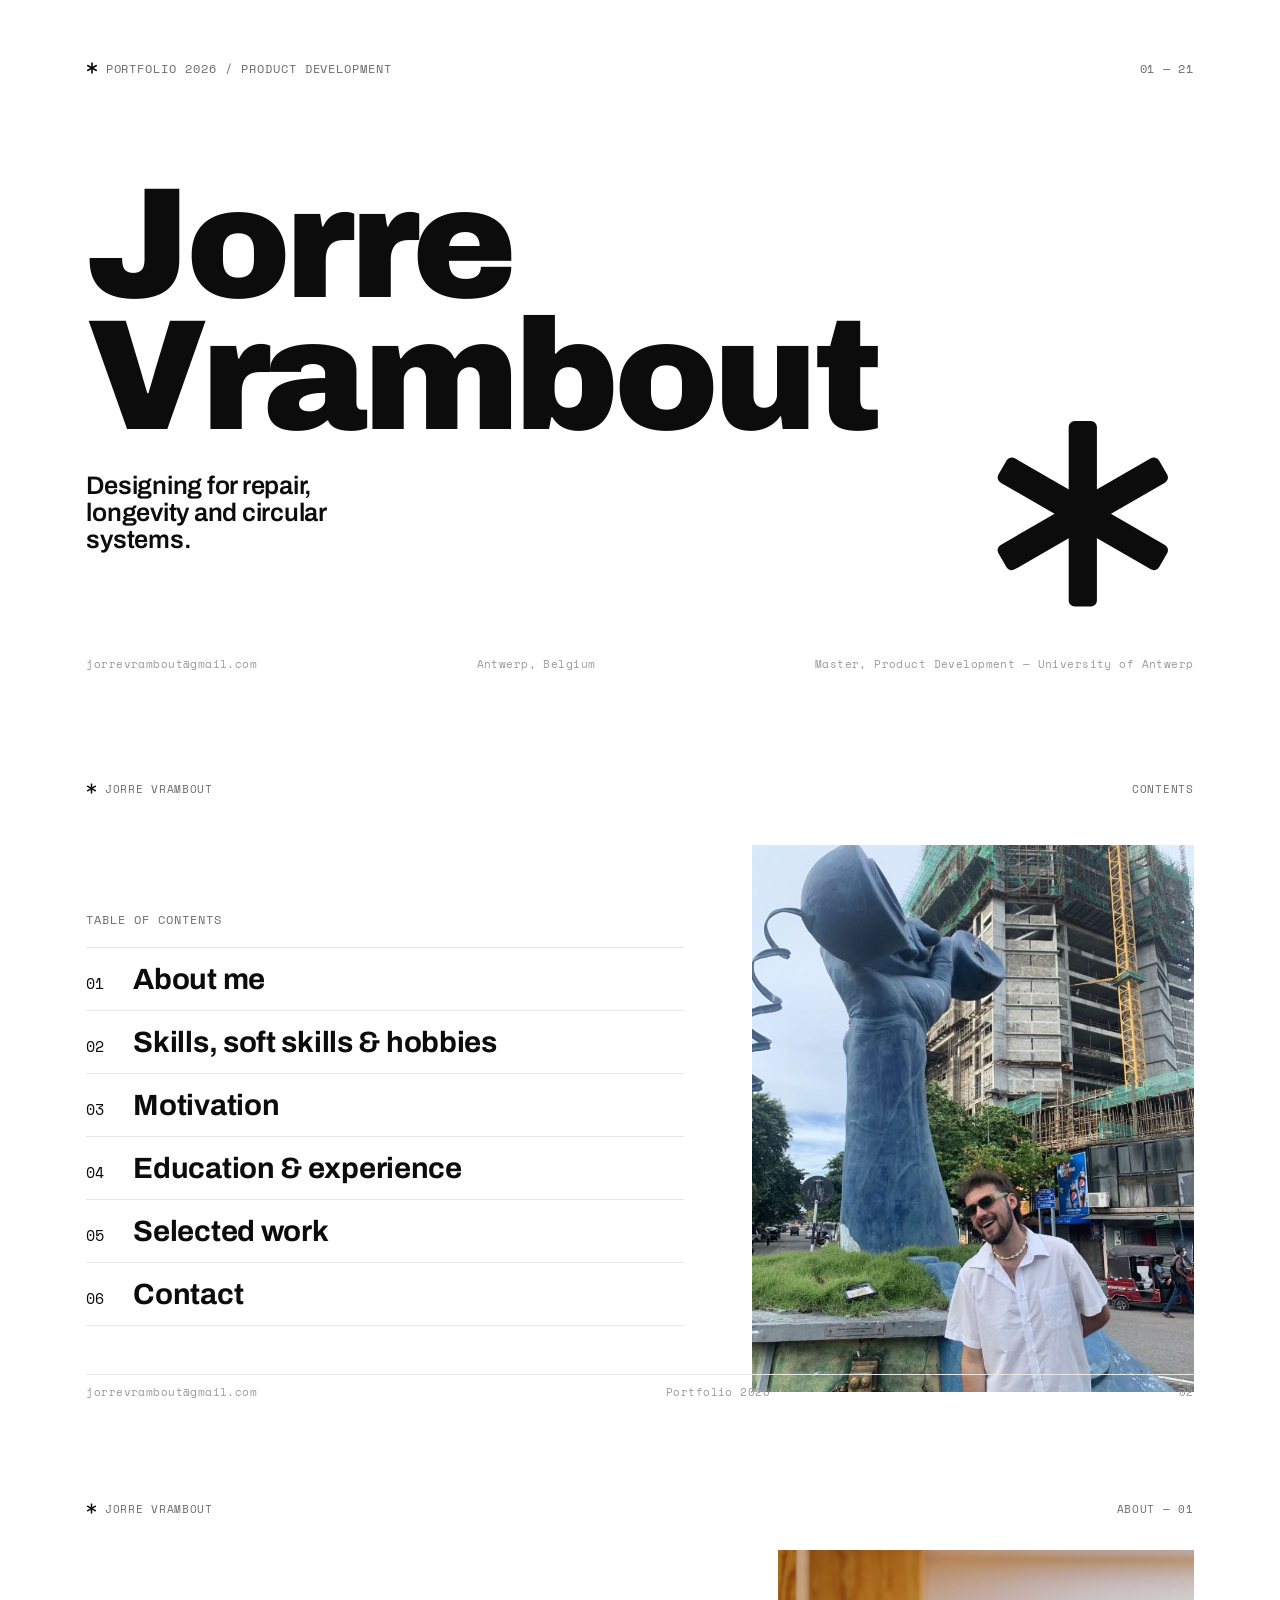
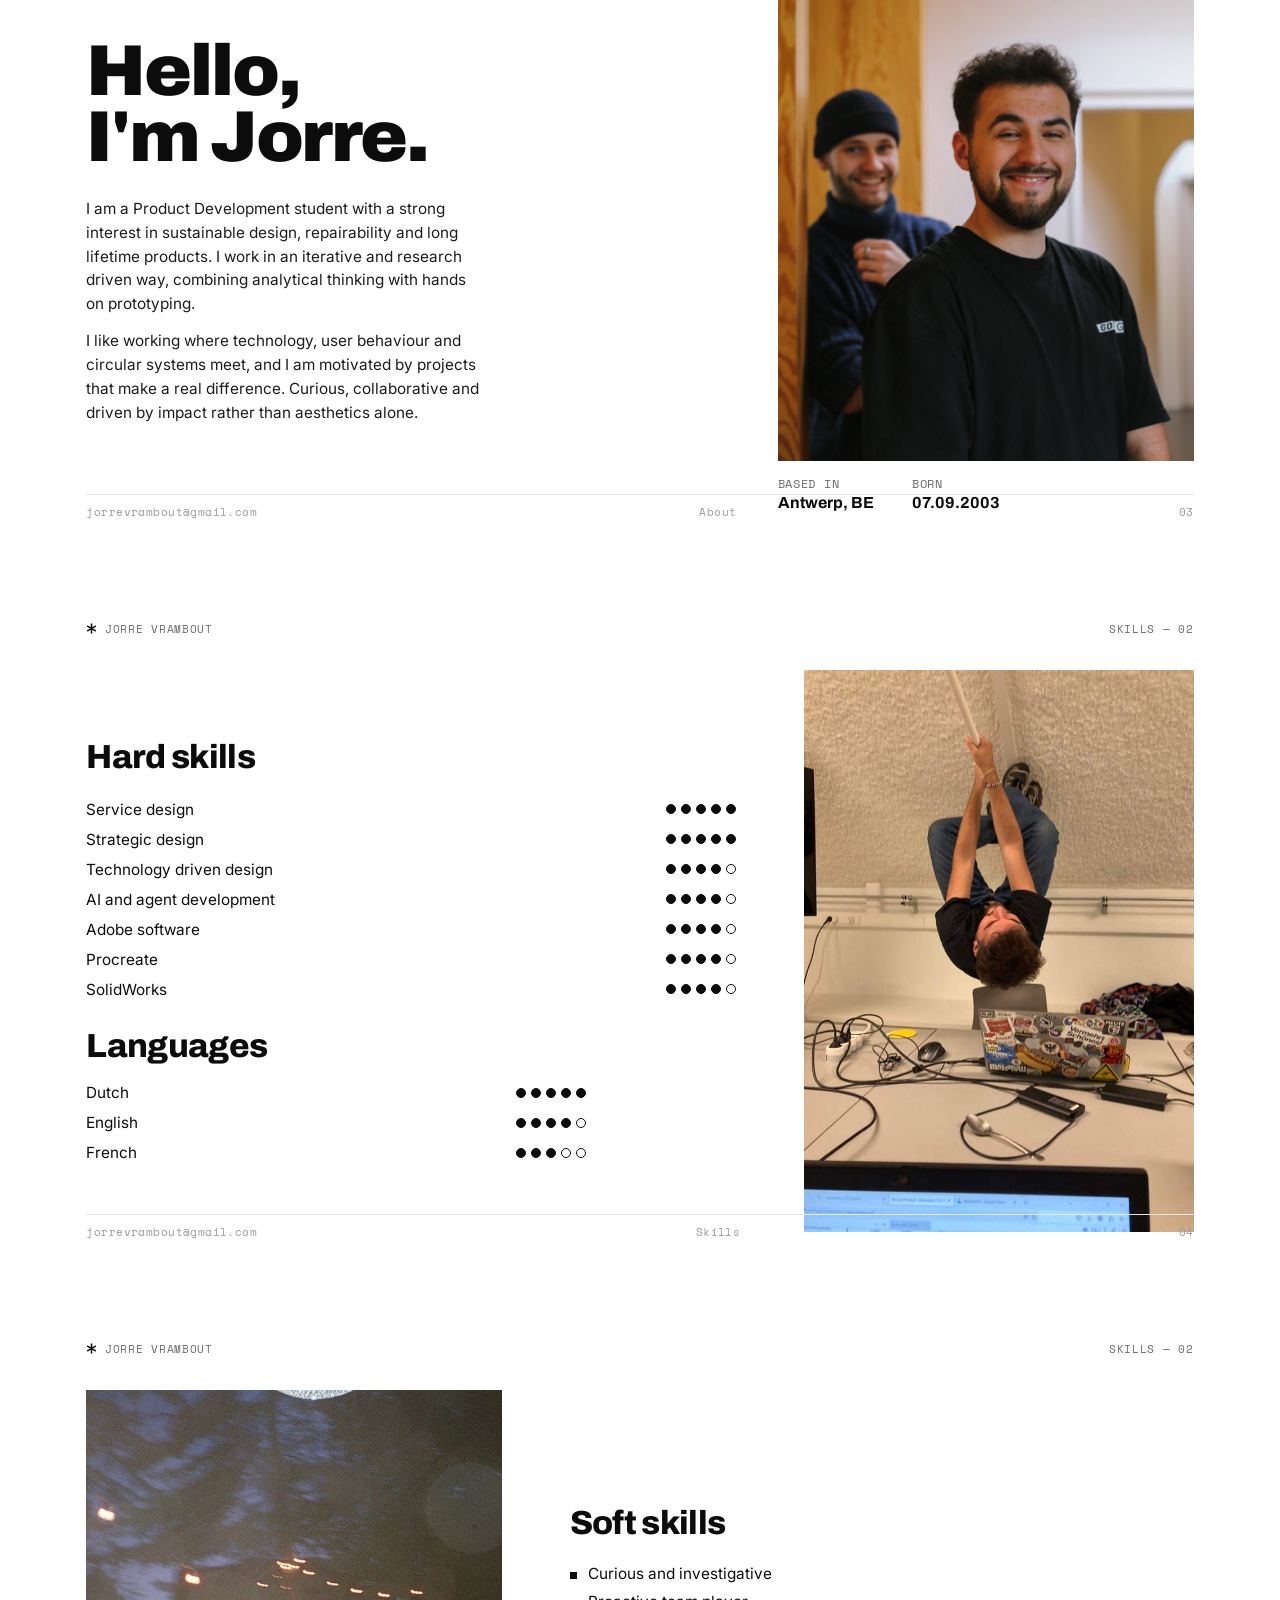
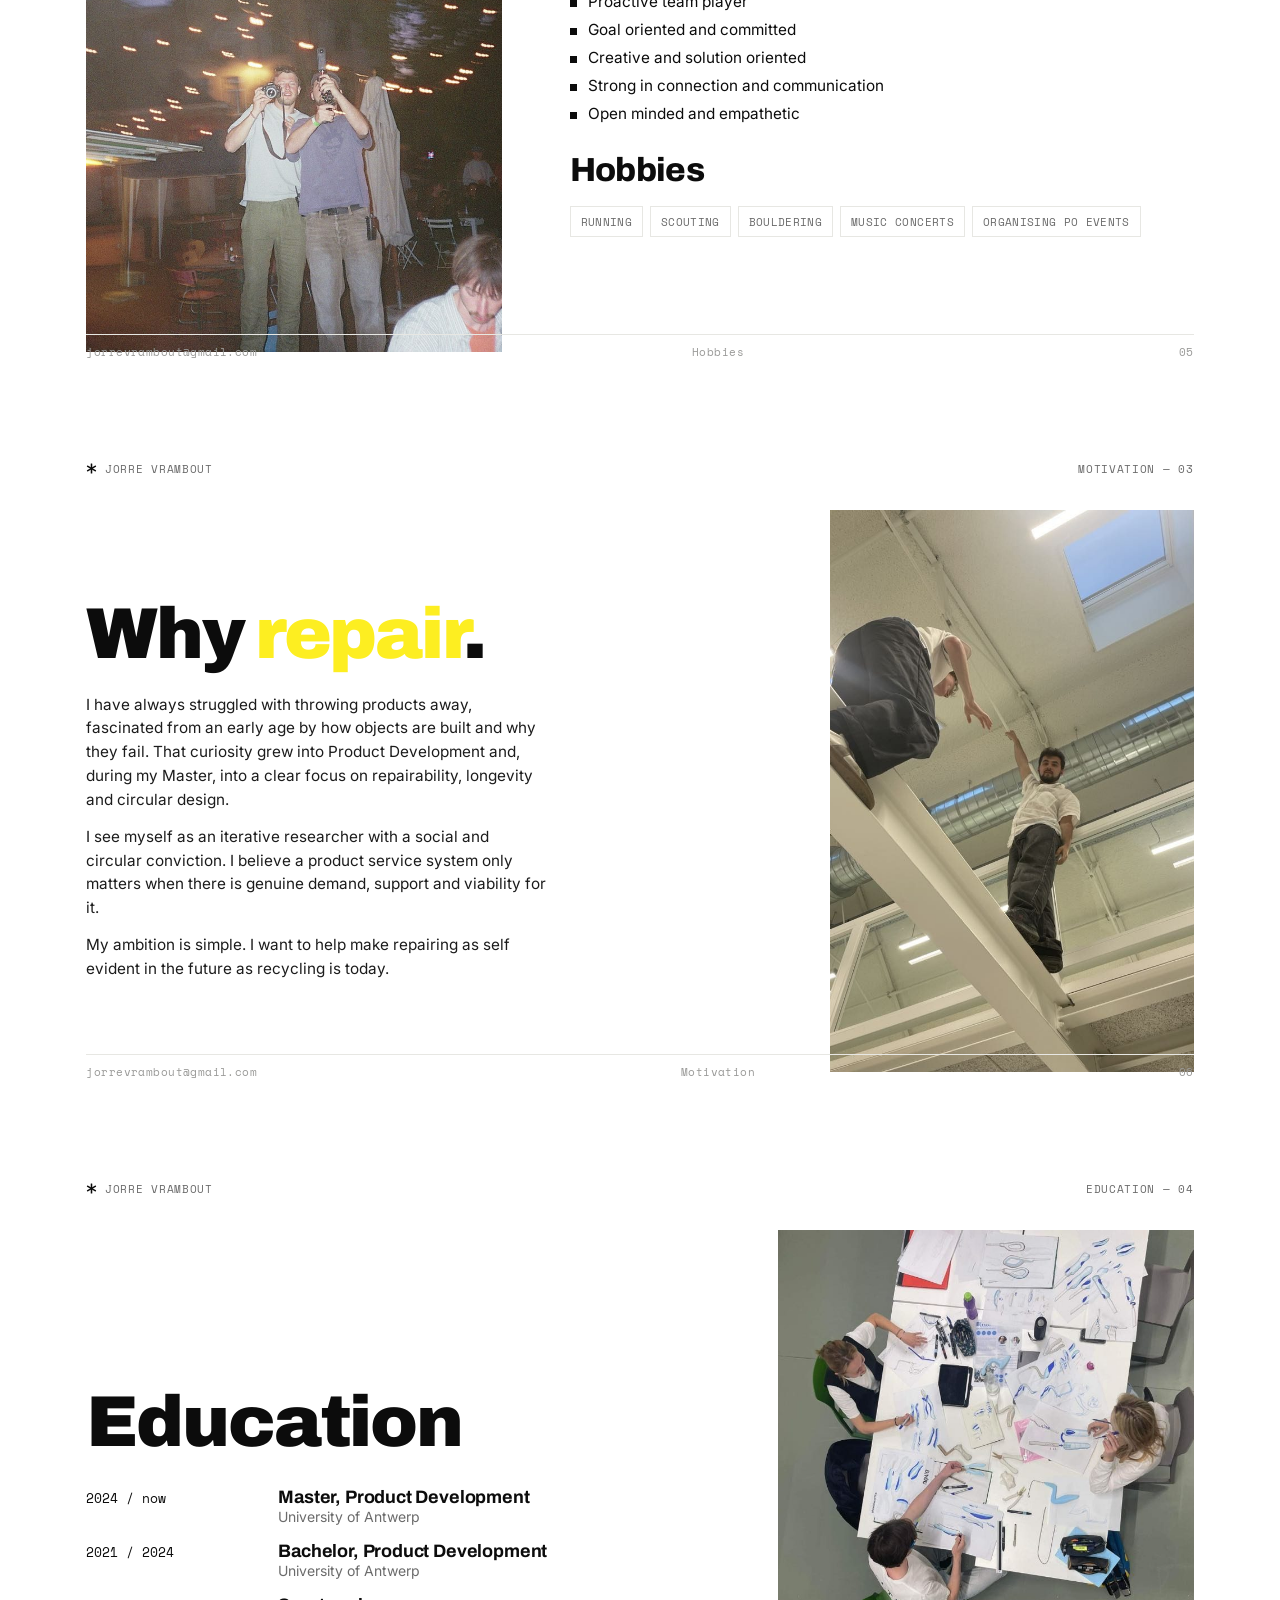
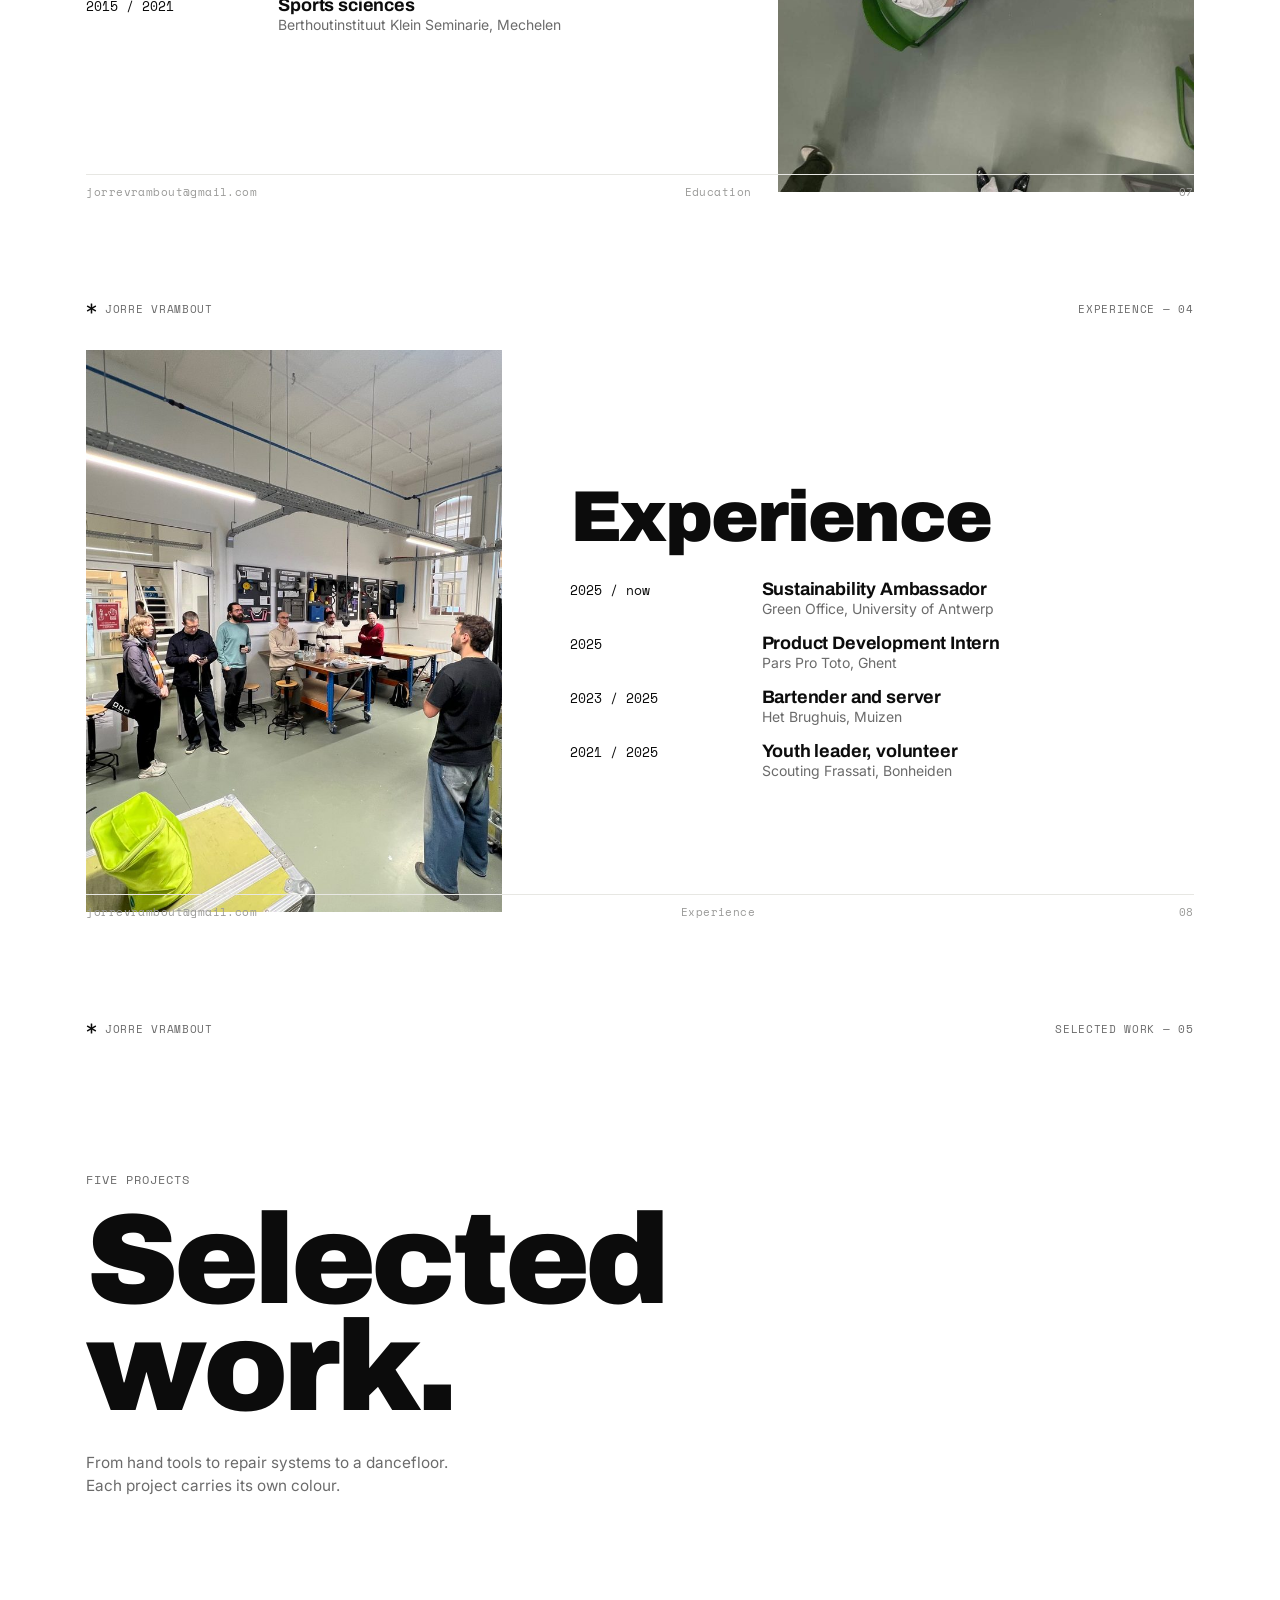
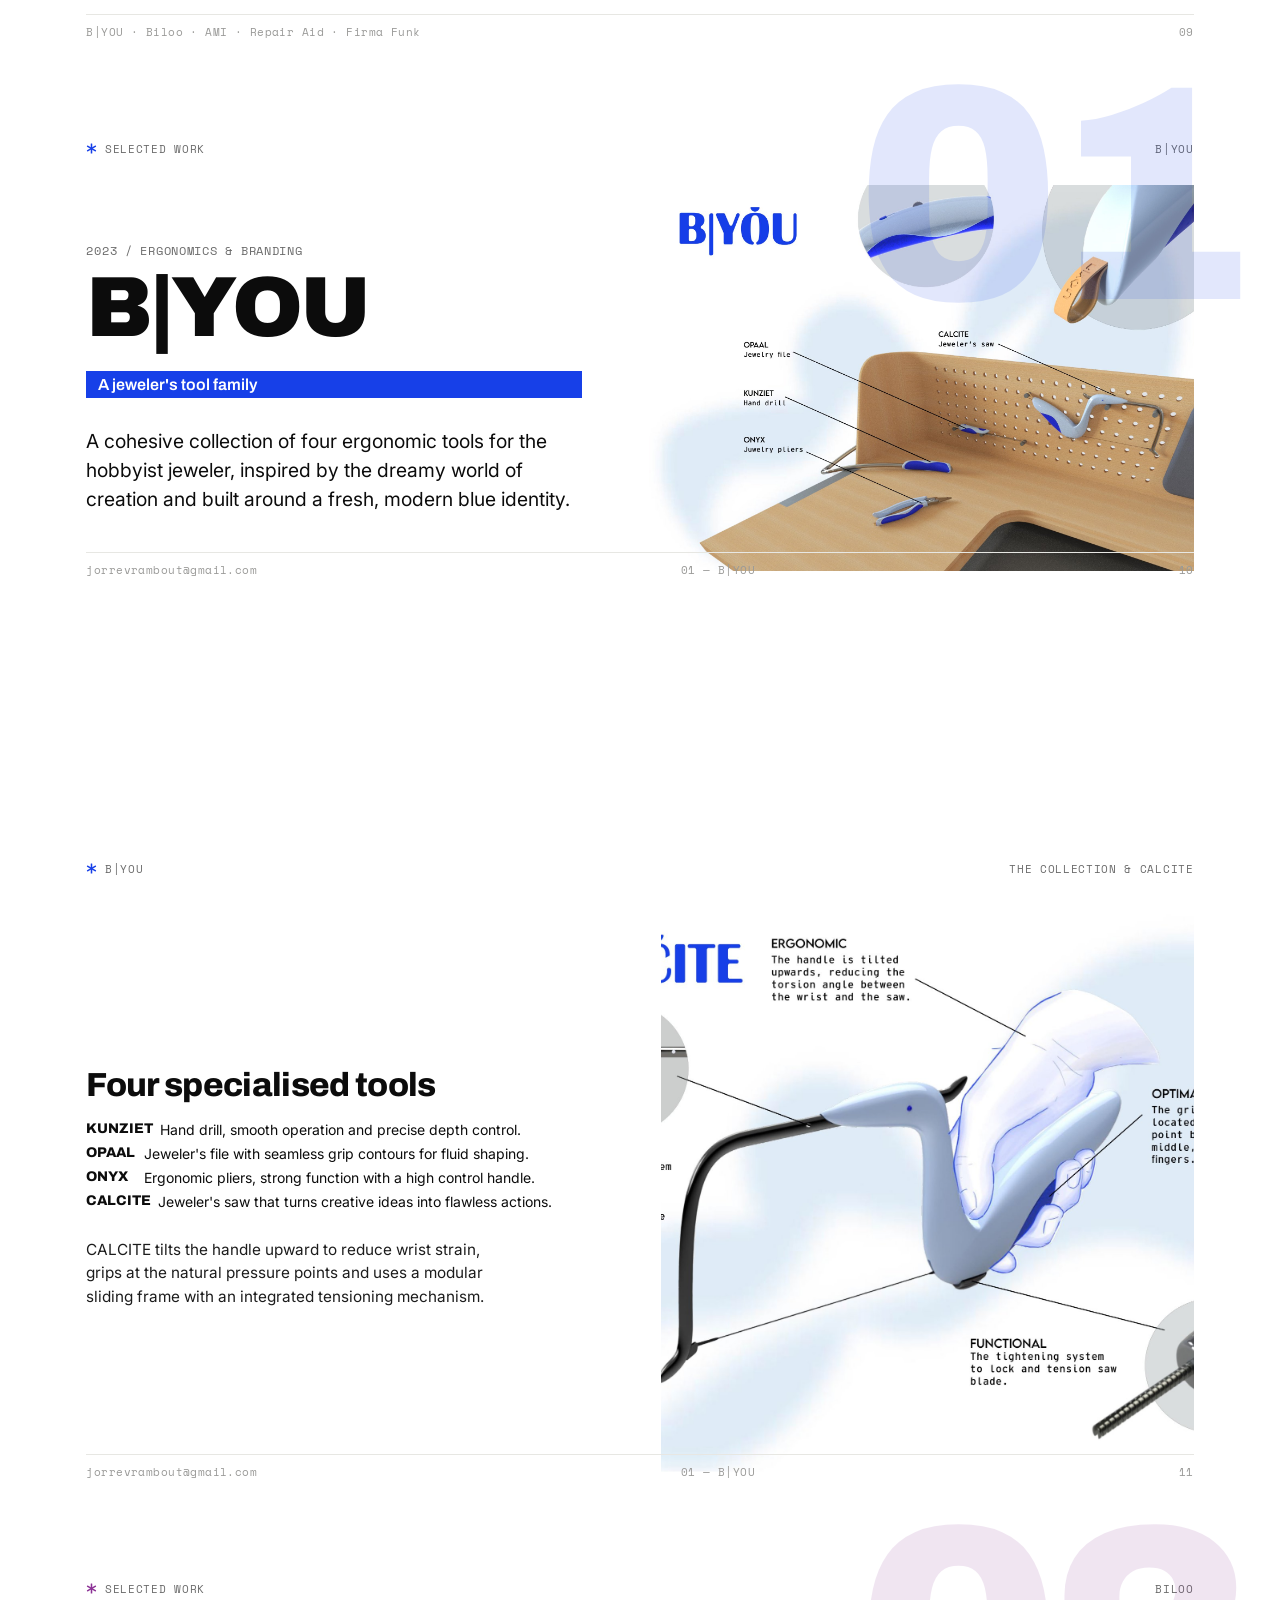
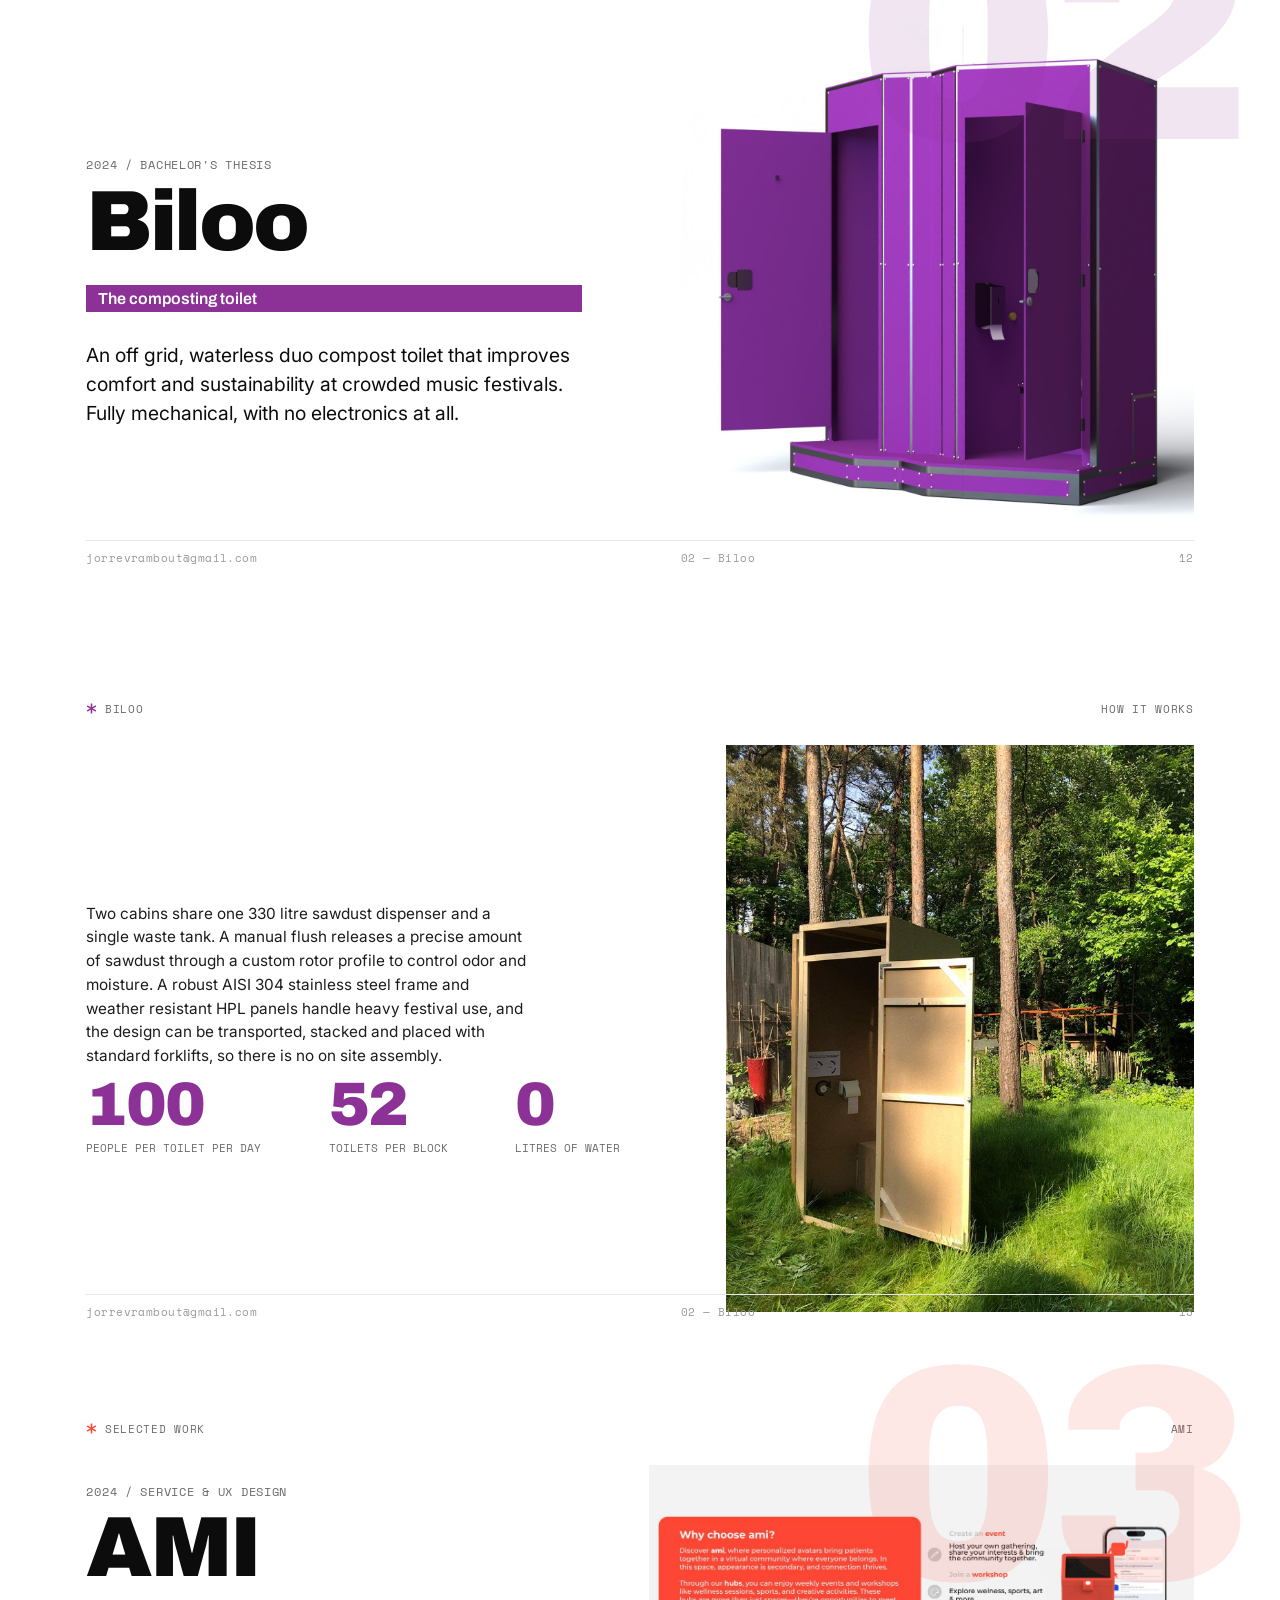
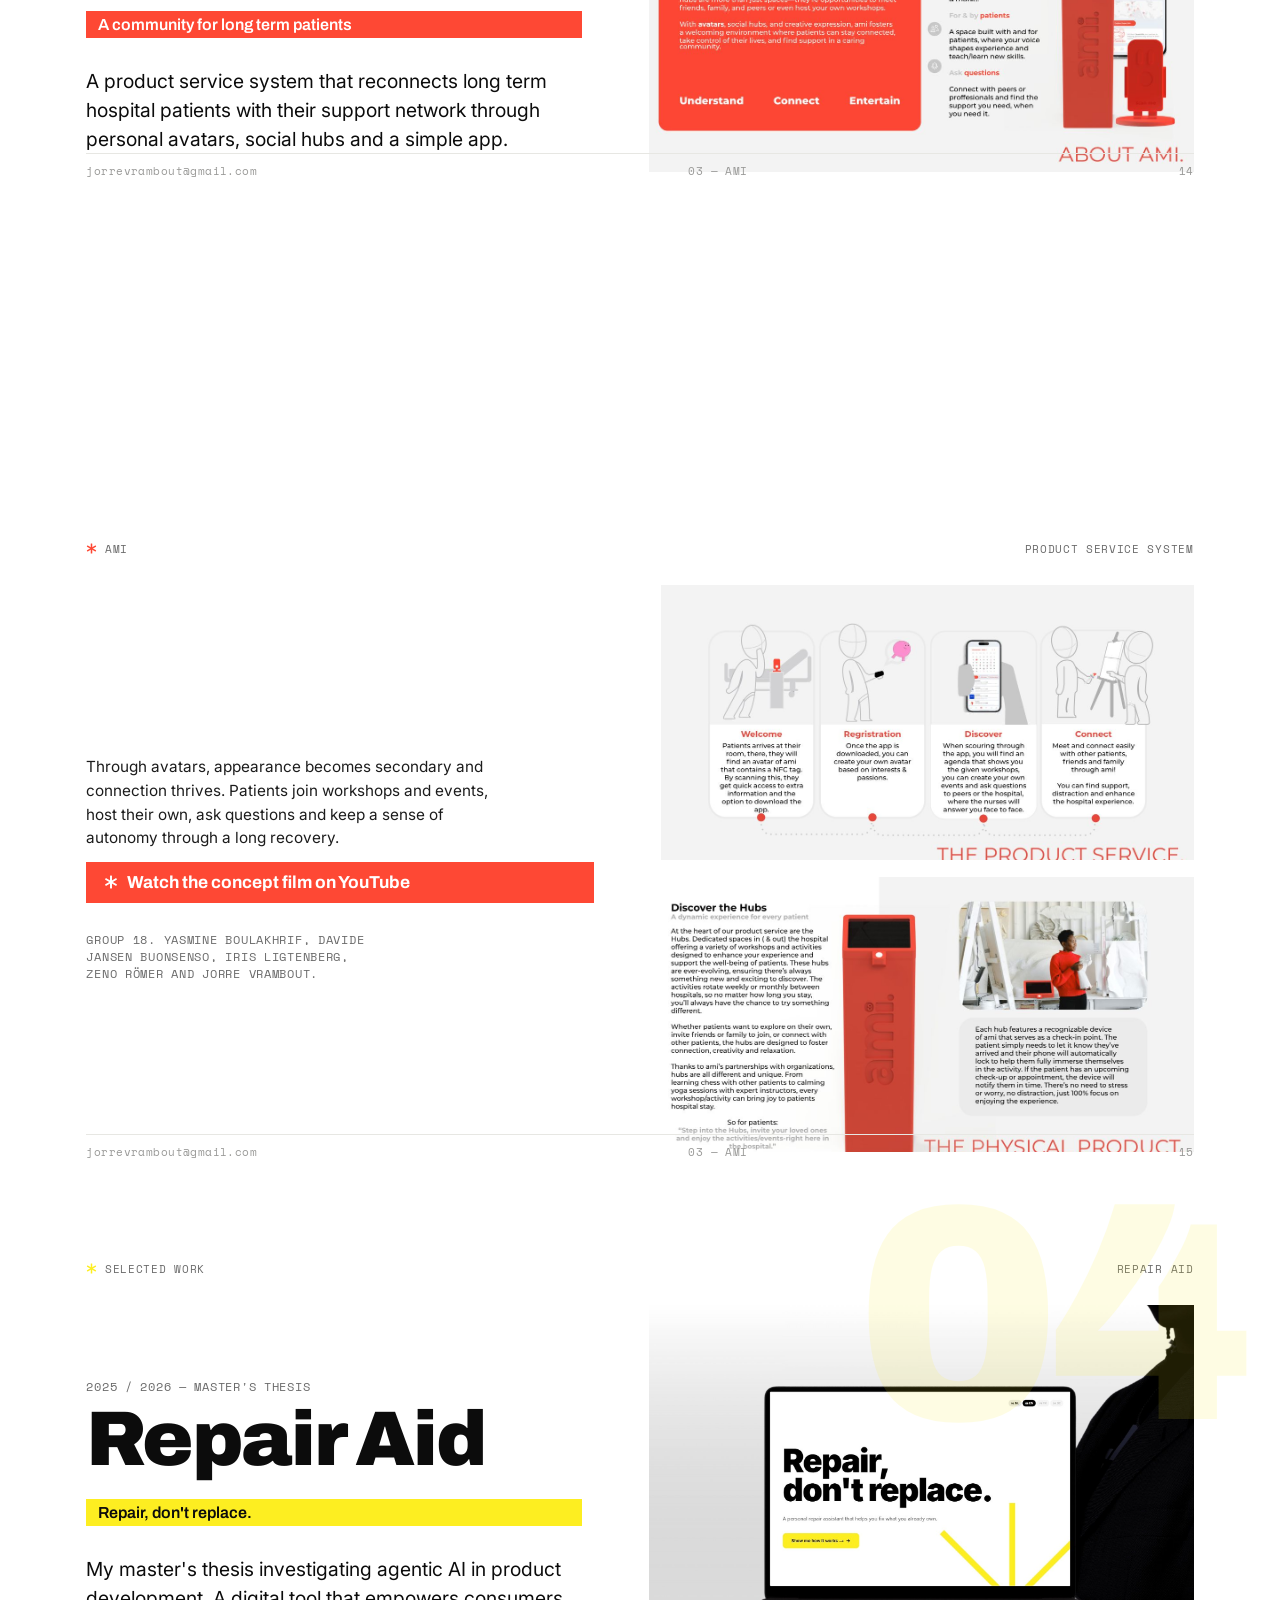
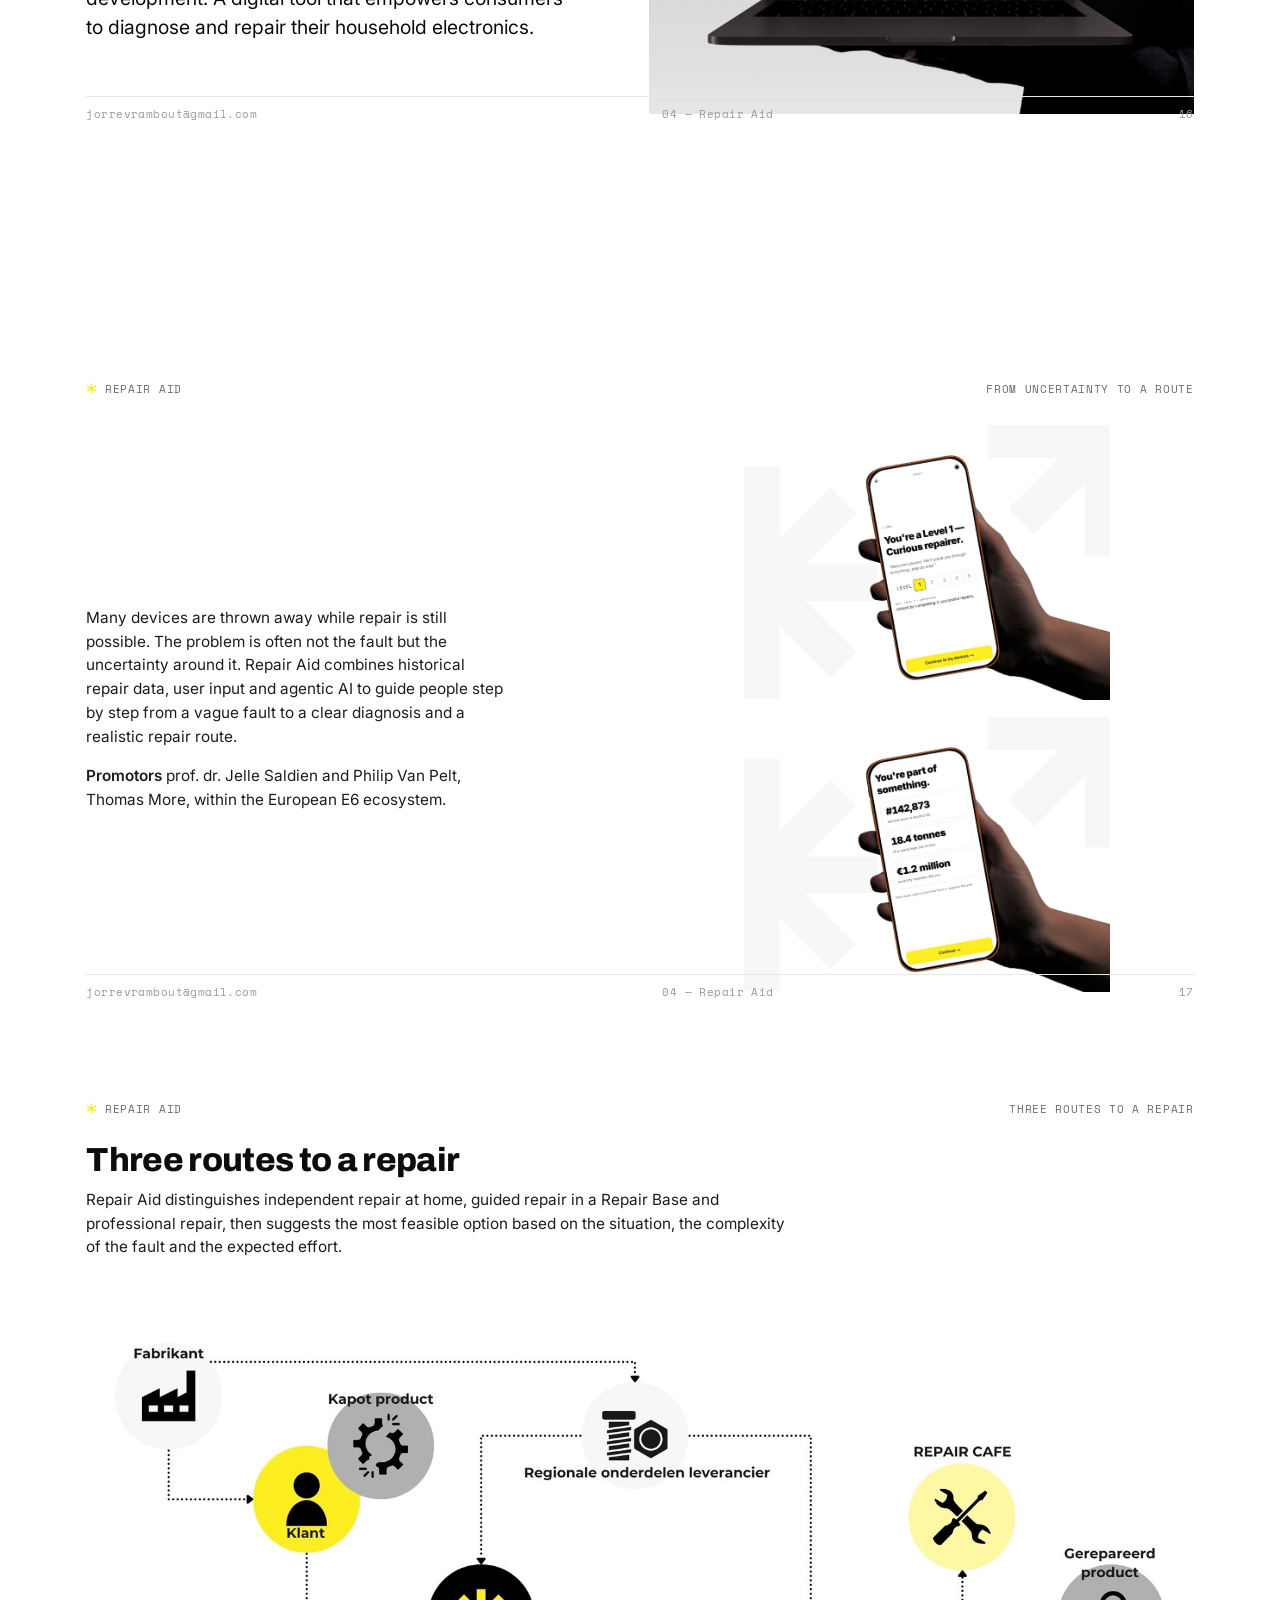
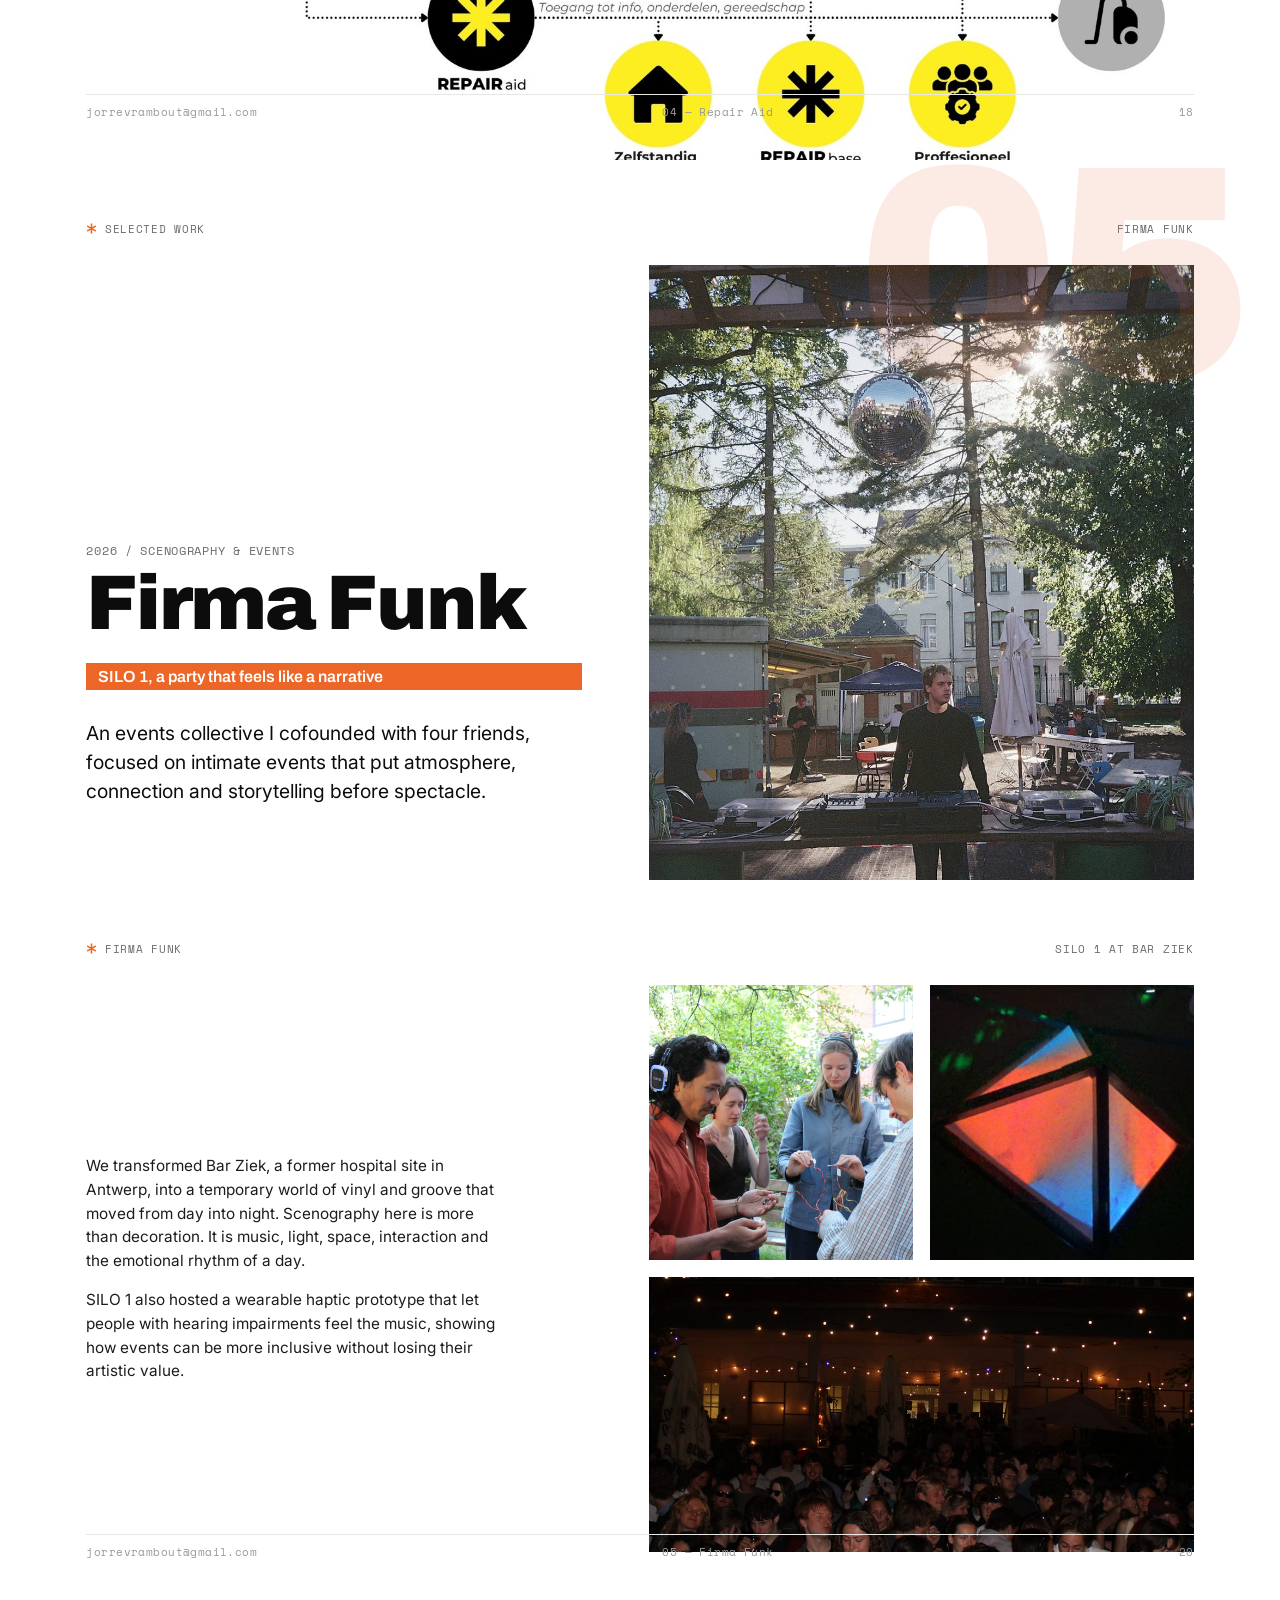
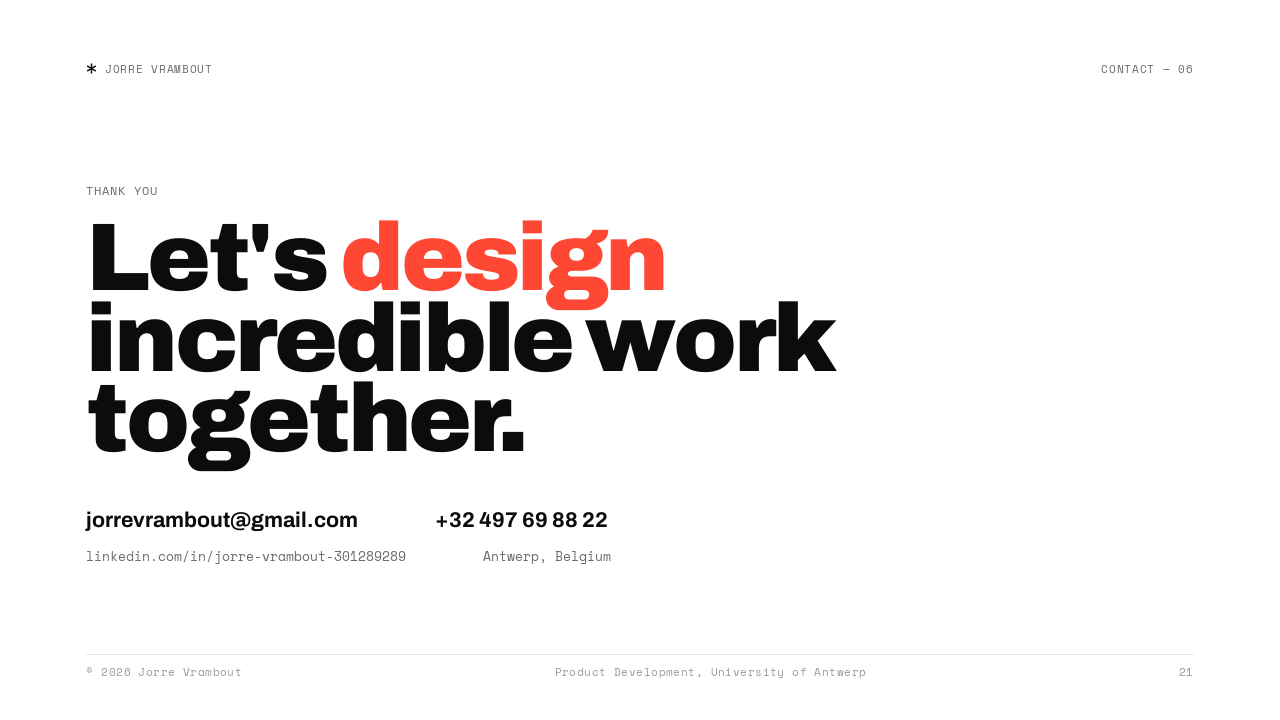
==== portfolio-pdf.html @ 5fda5183 "Add downloadable 16:9 PDF portfolio - portfolio-pdf.html: 21-slide 16:9 deck (cover, contents, about" ====
<!DOCTYPE html>
<html lang="en">
<head>
<meta charset="UTF-8" />
<title>Jorre Vrambout — Portfolio 2026</title>
<link rel="preconnect" href="https://fonts.googleapis.com" />
<link rel="preconnect" href="https://fonts.gstatic.com" crossorigin />
<link href="https://fonts.googleapis.com/css2?family=Archivo:wght@500;600;700;800;900&family=Inter:wght@400;500;600&family=Space+Mono:wght@400;700&display=swap" rel="stylesheet" />
<style>
:root{
  --ink:#0c0c0c; --muted:#6b6b6b; --faint:#9a9a98; --line:#e7e7e3; --paper:#f4f4f1;
  --c1:#1740e8; --c2:#8c3296; --c3:#fe4834; --c4:#fdee21; --c5:#eb6627;
  --display:'Archivo',sans-serif; --body:'Inter',sans-serif; --mono:'Space Mono',monospace;
}
*{margin:0;padding:0;box-sizing:border-box;-webkit-print-color-adjust:exact;print-color-adjust:exact}
@page{size:13.333in 7.5in;margin:0}
html{font-family:var(--body);color:var(--ink)}
.slide{width:13.333in;height:7.5in;position:relative;overflow:hidden;background:#fff;page-break-after:always;--accent:#0c0c0c;--on-accent:#fff}
.slide:last-child{page-break-after:auto}
.pad{position:absolute;inset:0;padding:.62in .9in .5in;display:flex;flex-direction:column}
img{display:block}
em{font-style:normal;font-weight:600}
.ast{width:1em;height:1em;display:inline-block;vertical-align:-.12em}
.fill-accent{color:var(--accent)}

/* header / footer */
.hdr{display:flex;justify-content:space-between;align-items:center;font-family:var(--mono);font-size:8.5pt;letter-spacing:.06em;text-transform:uppercase;color:var(--muted)}
.hdr .ast{width:11px;height:11px;color:var(--accent)}
.ftr{position:absolute;left:.9in;right:.9in;bottom:.42in;display:flex;justify-content:space-between;align-items:center;font-family:var(--mono);font-size:8pt;letter-spacing:.04em;color:var(--faint);border-top:1px solid var(--line);padding-top:9px}
.eyebrow{font-family:var(--mono);font-size:9pt;text-transform:uppercase;letter-spacing:.08em;color:var(--muted);display:flex;align-items:center;gap:.6em}
.eyebrow .ast{width:12px;height:12px;color:var(--accent)}

/* type */
.mega{font-family:var(--display);font-weight:900;line-height:.84;letter-spacing:-.035em;font-size:118pt}
.h2{font-family:var(--display);font-weight:900;line-height:.92;letter-spacing:-.03em;font-size:54pt}
.h3{font-family:var(--display);font-weight:800;letter-spacing:-.02em;font-size:25pt;line-height:1.05}
.lead{font-size:14.5pt;line-height:1.5;max-width:42ch}
.body{font-size:11.5pt;line-height:1.55;color:#1c1c1c}
.muted{color:var(--muted)}
.kicker{font-family:var(--mono);font-size:9pt;text-transform:uppercase;letter-spacing:.06em;color:var(--muted)}

/* layout helpers */
.row{display:flex;gap:.7in;flex:1;min-height:0}
.col{display:flex;flex-direction:column}
.center{flex:1;display:flex;flex-direction:column;justify-content:center}
.spread{flex:1;display:flex;flex-direction:column;justify-content:space-between}
figure{overflow:hidden;background:var(--paper)}
figure img{width:100%;height:100%;object-fit:cover}
.cap{font-family:var(--mono);font-size:7.5pt;color:var(--faint);margin-top:6px;text-transform:uppercase;letter-spacing:.04em}

/* cover */
.cover{background:#fff}
.cover .num-strip{position:absolute;right:.9in;top:.62in;font-family:var(--mono);font-size:9pt;color:var(--muted);letter-spacing:.06em}
.cover .ast-big{position:absolute;right:1in;bottom:1.1in;width:2.1in;height:2.1in;color:var(--ink)}
.cover__sub{font-family:var(--display);font-weight:600;font-size:19pt;letter-spacing:-.01em;margin-top:.3in;max-width:20ch}

/* contents */
.toc{list-style:none}
.toc li{display:flex;align-items:baseline;gap:.5em;border-top:1px solid var(--line);padding:15px 0;font-family:var(--display);font-weight:700;font-size:22pt;letter-spacing:-.01em}
.toc li:last-child{border-bottom:1px solid var(--line)}
.toc .n{font-family:var(--mono);font-size:11pt;color:var(--accent);font-weight:400;width:2.2em}

/* dots */
.rated{list-style:none;display:flex;flex-direction:column;gap:11px}
.rated li{display:flex;align-items:center;justify-content:space-between;gap:1.4in;font-size:11.5pt}
.dots{display:inline-flex;gap:5px;flex:none}
.dots i{width:10px;height:10px;border-radius:50%;border:1.4px solid var(--ink);display:block}
.dots i.on{background:var(--ink)}

/* lists */
.bullets{list-style:none;display:flex;flex-direction:column;gap:9px}
.bullets li{position:relative;padding-left:18px;font-size:11.5pt}
.bullets li::before{content:"";position:absolute;left:0;top:.55em;width:7px;height:7px;background:var(--accent)}
.tags{list-style:none;display:flex;flex-wrap:wrap;gap:7px}
.tags li{font-family:var(--mono);font-size:8.5pt;text-transform:uppercase;letter-spacing:.03em;border:1px solid var(--line);padding:6px 10px;color:var(--muted)}
.timeline{list-style:none;display:flex;flex-direction:column;gap:16px}
.timeline li{display:grid;grid-template-columns:1.7in 1fr;gap:.3in;align-items:baseline}
.timeline .yr{font-family:var(--mono);font-size:9.5pt;color:var(--accent)}
.timeline b{font-family:var(--display);font-weight:700;font-size:13.5pt;letter-spacing:-.01em}
.timeline i{font-style:normal;color:var(--muted);font-size:10.5pt;display:block;margin-top:1px}

/* project chrome */
.ptitle{position:relative}
.ptitle .pnum{font-family:var(--display);font-weight:900;font-size:230pt;line-height:.7;letter-spacing:-.04em;color:var(--accent);opacity:.12;position:absolute;right:.4in;top:.1in}
.ptag{display:inline-block;background:var(--accent);color:var(--on-accent);font-family:var(--display);font-weight:600;font-size:12pt;padding:5px 12px;margin-top:14px}
.stat-row{display:flex;gap:.7in;margin-top:.1in}
.stat b{font-family:var(--display);font-weight:900;font-size:46pt;letter-spacing:-.03em;line-height:.9;display:block;color:var(--accent)}
.stat span{font-family:var(--mono);font-size:8.5pt;text-transform:uppercase;color:var(--muted);margin-top:6px;display:block}
.vidlink{display:inline-flex;align-items:center;gap:.5em;background:var(--accent);color:var(--on-accent);font-family:var(--display);font-weight:700;font-size:13pt;padding:11px 18px;text-decoration:none;margin-top:.12in}
.tool{display:flex;gap:.5em;font-size:10.5pt;margin-bottom:7px}
.tool b{font-family:var(--display);font-weight:800;min-width:3.6em}
</style>
</head>
<body>

<!-- SVG sprite -->
<svg width="0" height="0" style="position:absolute"><symbol id="ast" viewBox="0 0 100 100"><g fill="currentColor"><rect x="43" y="4" width="14" height="92" rx="3"/><rect x="43" y="4" width="14" height="92" rx="3" transform="rotate(60 50 50)"/><rect x="43" y="4" width="14" height="92" rx="3" transform="rotate(120 50 50)"/></g></symbol></svg>

<!-- 1 — COVER -->
<section class="slide cover">
  <div class="num-strip">01 — 21</div>
  <svg class="ast-big"><use href="#ast"/></svg>
  <div class="pad">
    <p class="eyebrow"><svg class="ast"><use href="#ast"/></svg> Portfolio 2026 / Product Development</p>
    <div class="center">
      <h1 class="mega">Jorre<br>Vrambout</h1>
      <p class="cover__sub">Designing for repair, longevity and circular systems.</p>
    </div>
    <div class="ftr" style="position:static;border:0;padding:0;margin-top:auto"><span>jorrevrambout@gmail.com</span><span>Antwerp, Belgium</span><span>Master, Product Development — University of Antwerp</span></div>
  </div>
</section>

<!-- 2 — CONTENTS -->
<section class="slide">
  <div class="pad">
    <div class="hdr"><span><svg class="ast"><use href="#ast"/></svg> Jorre Vrambout</span><span>Contents</span></div>
    <div class="row" style="margin-top:.5in">
      <div class="col" style="flex:1.15;justify-content:center">
        <p class="eyebrow" style="margin-bottom:.2in">Table of contents</p>
        <ul class="toc">
          <li><span class="n">01</span> About me</li>
          <li><span class="n">02</span> Skills, soft skills &amp; hobbies</li>
          <li><span class="n">03</span> Motivation</li>
          <li><span class="n">04</span> Education &amp; experience</li>
          <li><span class="n">05</span> Selected work</li>
          <li><span class="n">06</span> Contact</li>
        </ul>
      </div>
      <figure class="col" style="flex:.85"><img src="assets/img/jorre_01.jpg" alt="Jorre" /></figure>
    </div>
    <div class="ftr"><span>jorrevrambout@gmail.com</span><span>Portfolio 2026</span><span>02</span></div>
  </div>
</section>

<!-- 3 — ABOUT -->
<section class="slide">
  <div class="pad">
    <div class="hdr"><span><svg class="ast"><use href="#ast"/></svg> Jorre Vrambout</span><span>About — 01</span></div>
    <div class="row" style="margin-top:.35in">
      <div class="col" style="flex:1.2;justify-content:center">
        <h2 class="h2">Hello,<br>I'm Jorre.</h2>
        <p class="body" style="margin-top:.28in;max-width:40ch">I am a Product Development student with a strong interest in sustainable design, repairability and long lifetime products. I work in an iterative and research driven way, combining analytical thinking with hands on prototyping.</p>
        <p class="body" style="margin-top:.14in;max-width:40ch">I like working where technology, user behaviour and circular systems meet, and I am motivated by projects that make a real difference. Curious, collaborative and driven by impact rather than aesthetics alone.</p>
      </div>
      <div class="col" style="flex:.8">
        <figure style="flex:1"><img src="assets/img/jorre_13.jpg" alt="Portrait of Jorre Vrambout" /></figure>
        <div style="display:flex;gap:.4in;margin-top:14px">
          <div><div class="kicker">Based in</div><b style="font-family:var(--display)">Antwerp, BE</b></div>
          <div><div class="kicker">Born</div><b style="font-family:var(--display)">07.09.2003</b></div>
        </div>
      </div>
    </div>
    <div class="ftr"><span>jorrevrambout@gmail.com</span><span>About</span><span>03</span></div>
  </div>
</section>

<!-- 4 — HARD SKILLS + LANGUAGES -->
<section class="slide">
  <div class="pad">
    <div class="hdr"><span><svg class="ast"><use href="#ast"/></svg> Jorre Vrambout</span><span>Skills — 02</span></div>
    <div class="row" style="margin-top:.35in">
      <div class="col" style="flex:1.25;justify-content:center">
        <h3 class="h3" style="margin-bottom:.26in">Hard skills</h3>
        <ul class="rated">
          <li><span>Service design</span><span class="dots"><i class="on"></i><i class="on"></i><i class="on"></i><i class="on"></i><i class="on"></i></span></li>
          <li><span>Strategic design</span><span class="dots"><i class="on"></i><i class="on"></i><i class="on"></i><i class="on"></i><i class="on"></i></span></li>
          <li><span>Technology driven design</span><span class="dots"><i class="on"></i><i class="on"></i><i class="on"></i><i class="on"></i><i></i></span></li>
          <li><span>AI and agent development</span><span class="dots"><i class="on"></i><i class="on"></i><i class="on"></i><i class="on"></i><i></i></span></li>
          <li><span>Adobe software</span><span class="dots"><i class="on"></i><i class="on"></i><i class="on"></i><i class="on"></i><i></i></span></li>
          <li><span>Procreate</span><span class="dots"><i class="on"></i><i class="on"></i><i class="on"></i><i class="on"></i><i></i></span></li>
          <li><span>SolidWorks</span><span class="dots"><i class="on"></i><i class="on"></i><i class="on"></i><i class="on"></i><i></i></span></li>
        </ul>
        <h3 class="h3" style="margin:.32in 0 .2in">Languages</h3>
        <ul class="rated" style="max-width:5.2in">
          <li><span>Dutch</span><span class="dots"><i class="on"></i><i class="on"></i><i class="on"></i><i class="on"></i><i class="on"></i></span></li>
          <li><span>English</span><span class="dots"><i class="on"></i><i class="on"></i><i class="on"></i><i class="on"></i><i></i></span></li>
          <li><span>French</span><span class="dots"><i class="on"></i><i class="on"></i><i class="on"></i><i></i><i></i></span></li>
        </ul>
      </div>
      <figure class="col" style="flex:.75"><img src="assets/img/jorre_06.jpg" alt="Jorre prototyping" /></figure>
    </div>
    <div class="ftr"><span>jorrevrambout@gmail.com</span><span>Skills</span><span>04</span></div>
  </div>
</section>

<!-- 5 — SOFT SKILLS + HOBBIES -->
<section class="slide">
  <div class="pad">
    <div class="hdr"><span><svg class="ast"><use href="#ast"/></svg> Jorre Vrambout</span><span>Skills — 02</span></div>
    <div class="row" style="margin-top:.35in">
      <figure class="col" style="flex:.8"><img src="assets/img/jorre_19.jpg" alt="At a concert" /></figure>
      <div class="col" style="flex:1.2;justify-content:center">
        <h3 class="h3" style="margin-bottom:.24in">Soft skills</h3>
        <ul class="bullets">
          <li>Curious and investigative</li>
          <li>Proactive team player</li>
          <li>Goal oriented and committed</li>
          <li>Creative and solution oriented</li>
          <li>Strong in connection and communication</li>
          <li>Open minded and empathetic</li>
        </ul>
        <h3 class="h3" style="margin:.32in 0 .18in">Hobbies</h3>
        <ul class="tags"><li>Running</li><li>Scouting</li><li>Bouldering</li><li>Music concerts</li><li>Organising PO events</li></ul>
      </div>
    </div>
    <div class="ftr"><span>jorrevrambout@gmail.com</span><span>Hobbies</span><span>05</span></div>
  </div>
</section>

<!-- 6 — MOTIVATION -->
<section class="slide">
  <div class="pad">
    <div class="hdr"><span><svg class="ast"><use href="#ast"/></svg> Jorre Vrambout</span><span>Motivation — 03</span></div>
    <div class="row" style="margin-top:.35in">
      <div class="col" style="flex:1.3;justify-content:center">
        <h2 class="h2">Why <span class="fill-accent" style="--accent:var(--c4)">repair</span>.</h2>
        <p class="body" style="margin-top:.26in;max-width:46ch">I have always struggled with throwing products away, fascinated from an early age by how objects are built and why they fail. That curiosity grew into Product Development and, during my Master, into a clear focus on repairability, longevity and circular design.</p>
        <p class="body" style="margin-top:.14in;max-width:46ch">I see myself as an iterative researcher with a social and circular conviction. I believe a product service system only matters when there is genuine demand, support and viability for it.</p>
        <p class="body" style="margin-top:.14in;max-width:46ch">My ambition is simple. I want to help make repairing as self evident in the future as recycling is today.</p>
      </div>
      <figure class="col" style="flex:.7"><img src="assets/img/jorre_03.jpg" alt="Jorre in the studio" /></figure>
    </div>
    <div class="ftr"><span>jorrevrambout@gmail.com</span><span>Motivation</span><span>06</span></div>
  </div>
</section>

<!-- 7 — EDUCATION -->
<section class="slide">
  <div class="pad">
    <div class="hdr"><span><svg class="ast"><use href="#ast"/></svg> Jorre Vrambout</span><span>Education — 04</span></div>
    <div class="row" style="margin-top:.35in">
      <div class="col" style="flex:1.2;justify-content:center">
        <h2 class="h2" style="margin-bottom:.34in">Education</h2>
        <ul class="timeline">
          <li><span class="yr">2024 / now</span><span><b>Master, Product Development</b><i>University of Antwerp</i></span></li>
          <li><span class="yr">2021 / 2024</span><span><b>Bachelor, Product Development</b><i>University of Antwerp</i></span></li>
          <li><span class="yr">2015 / 2021</span><span><b>Sports sciences</b><i>Berthoutinstituut Klein Seminarie, Mechelen</i></span></li>
        </ul>
      </div>
      <figure class="col" style="flex:.8"><img src="assets/img/jorre_07.jpg" alt="A brainstorm session" /></figure>
    </div>
    <div class="ftr"><span>jorrevrambout@gmail.com</span><span>Education</span><span>07</span></div>
  </div>
</section>

<!-- 8 — EXPERIENCE -->
<section class="slide">
  <div class="pad">
    <div class="hdr"><span><svg class="ast"><use href="#ast"/></svg> Jorre Vrambout</span><span>Experience — 04</span></div>
    <div class="row" style="margin-top:.35in">
      <figure class="col" style="flex:.8"><img src="assets/img/jorre_17.jpg" alt="The product development workshop" /></figure>
      <div class="col" style="flex:1.2;justify-content:center">
        <h2 class="h2" style="margin-bottom:.3in">Experience</h2>
        <ul class="timeline">
          <li><span class="yr">2025 / now</span><span><b>Sustainability Ambassador</b><i>Green Office, University of Antwerp</i></span></li>
          <li><span class="yr">2025</span><span><b>Product Development Intern</b><i>Pars Pro Toto, Ghent</i></span></li>
          <li><span class="yr">2023 / 2025</span><span><b>Bartender and server</b><i>Het Brughuis, Muizen</i></span></li>
          <li><span class="yr">2021 / 2025</span><span><b>Youth leader, volunteer</b><i>Scouting Frassati, Bonheiden</i></span></li>
        </ul>
      </div>
    </div>
    <div class="ftr"><span>jorrevrambout@gmail.com</span><span>Experience</span><span>08</span></div>
  </div>
</section>

<!-- 9 — WORK DIVIDER -->
<section class="slide">
  <div class="pad">
    <div class="hdr"><span><svg class="ast"><use href="#ast"/></svg> Jorre Vrambout</span><span>Selected work — 05</span></div>
    <div class="center">
      <p class="eyebrow" style="margin-bottom:.2in">Five projects</p>
      <h1 class="mega" style="font-size:96pt">Selected<br>work.</h1>
      <p class="body muted" style="margin-top:.3in;max-width:40ch">From hand tools to repair systems to a dancefloor. Each project carries its own colour.</p>
    </div>
    <div class="ftr"><span>B|YOU · Biloo · AMI · Repair Aid · Firma Funk</span><span>09</span></div>
  </div>
</section>

<!-- 10 — BIYOU title -->
<section class="slide" style="--accent:var(--c1)">
  <div class="pad ptitle">
    <span class="pnum">01</span>
    <div class="hdr"><span><svg class="ast"><use href="#ast"/></svg> Selected work</span><span>B|YOU</span></div>
    <div class="row" style="margin-top:.3in">
      <div class="col" style="flex:1;justify-content:center">
        <p class="kicker">2023 / Ergonomics &amp; branding</p>
        <h2 class="h2" style="font-size:64pt;margin:.1in 0">B|YOU</h2>
        <p class="ptag">A jeweler's tool family</p>
        <p class="lead" style="margin-top:.3in">A cohesive collection of four ergonomic tools for the hobbyist jeweler, inspired by the dreamy world of creation and built around a fresh, modern blue identity.</p>
      </div>
      <figure class="col" style="flex:1.1"><img src="assets/img/biyou_poster.jpg" alt="The B|YOU tool family" /></figure>
    </div>
    <div class="ftr"><span>jorrevrambout@gmail.com</span><span>01 — B|YOU</span><span>10</span></div>
  </div>
</section>

<!-- 11 — BIYOU detail -->
<section class="slide" style="--accent:var(--c1)">
  <div class="pad">
    <div class="hdr"><span><svg class="ast"><use href="#ast"/></svg> B|YOU</span><span>The collection &amp; CALCITE</span></div>
    <div class="row" style="margin-top:.3in">
      <div class="col" style="flex:1;justify-content:center">
        <h3 class="h3" style="margin-bottom:.18in">Four specialised tools</h3>
        <div class="tool"><b>KUNZIET</b><span>Hand drill, smooth operation and precise depth control.</span></div>
        <div class="tool"><b>OPAAL</b><span>Jeweler's file with seamless grip contours for fluid shaping.</span></div>
        <div class="tool"><b>ONYX</b><span>Ergonomic pliers, strong function with a high control handle.</span></div>
        <div class="tool"><b>CALCITE</b><span>Jeweler's saw that turns creative ideas into flawless actions.</span></div>
        <p class="body" style="margin-top:.22in;max-width:42ch">CALCITE tilts the handle upward to reduce wrist strain, grips at the natural pressure points and uses a modular sliding frame with an integrated tensioning mechanism.</p>
      </div>
      <figure class="col" style="flex:1.05"><img src="assets/img/biyou_calcite.jpg" alt="CALCITE jeweler's saw breakdown" /></figure>
    </div>
    <div class="ftr"><span>jorrevrambout@gmail.com</span><span>01 — B|YOU</span><span>11</span></div>
  </div>
</section>

<!-- 12 — BILOO title -->
<section class="slide" style="--accent:var(--c2)">
  <div class="pad ptitle">
    <span class="pnum">02</span>
    <div class="hdr"><span><svg class="ast"><use href="#ast"/></svg> Selected work</span><span>Biloo</span></div>
    <div class="row" style="margin-top:.3in">
      <div class="col" style="flex:1;justify-content:center">
        <p class="kicker">2024 / Bachelor's thesis</p>
        <h2 class="h2" style="font-size:64pt;margin:.1in 0">Biloo</h2>
        <p class="ptag">The composting toilet</p>
        <p class="lead" style="margin-top:.3in">An off grid, waterless duo compost toilet that improves comfort and sustainability at crowded music festivals. Fully mechanical, with no electronics at all.</p>
      </div>
      <figure class="col" style="flex:1.1"><img src="assets/img/biloo_hero.jpg" alt="Biloo composting toilet render" /></figure>
    </div>
    <div class="ftr"><span>jorrevrambout@gmail.com</span><span>02 — Biloo</span><span>12</span></div>
  </div>
</section>

<!-- 13 — BILOO detail -->
<section class="slide" style="--accent:var(--c2)">
  <div class="pad">
    <div class="hdr"><span><svg class="ast"><use href="#ast"/></svg> Biloo</span><span>How it works</span></div>
    <div class="row" style="margin-top:.3in">
      <div class="col" style="flex:1.1;justify-content:center">
        <p class="body" style="max-width:44ch">Two cabins share one 330 litre sawdust dispenser and a single waste tank. A manual flush releases a precise amount of sawdust through a custom rotor profile to control odor and moisture. A robust AISI 304 stainless steel frame and weather resistant HPL panels handle heavy festival use, and the design can be transported, stacked and placed with standard forklifts, so there is no on site assembly.</p>
        <div class="stat-row">
          <div class="stat"><b>100</b><span>people per toilet per day</span></div>
          <div class="stat"><b>52</b><span>toilets per block</span></div>
          <div class="stat"><b>0</b><span>litres of water</span></div>
        </div>
      </div>
      <figure class="col" style="flex:.9"><img src="assets/img/biloo_top.jpg" alt="Biloo wooden prototype" /></figure>
    </div>
    <div class="ftr"><span>jorrevrambout@gmail.com</span><span>02 — Biloo</span><span>13</span></div>
  </div>
</section>

<!-- 14 — AMI title -->
<section class="slide" style="--accent:var(--c3)">
  <div class="pad ptitle">
    <span class="pnum">03</span>
    <div class="hdr"><span><svg class="ast"><use href="#ast"/></svg> Selected work</span><span>AMI</span></div>
    <div class="row" style="margin-top:.3in">
      <div class="col" style="flex:1;justify-content:center">
        <p class="kicker">2024 / Service &amp; UX design</p>
        <h2 class="h2" style="font-size:64pt;margin:.1in 0">AMI</h2>
        <p class="ptag">A community for long term patients</p>
        <p class="lead" style="margin-top:.3in">A product service system that reconnects long term hospital patients with their support network through personal avatars, social hubs and a simple app.</p>
      </div>
      <figure class="col" style="flex:1.1"><img src="assets/img/ami_p03.jpg" alt="AMI report" /></figure>
    </div>
    <div class="ftr"><span>jorrevrambout@gmail.com</span><span>03 — AMI</span><span>14</span></div>
  </div>
</section>

<!-- 15 — AMI detail -->
<section class="slide" style="--accent:var(--c3)">
  <div class="pad">
    <div class="hdr"><span><svg class="ast"><use href="#ast"/></svg> AMI</span><span>Product service system</span></div>
    <div class="row" style="margin-top:.3in">
      <div class="col" style="flex:1;justify-content:center">
        <p class="body" style="max-width:42ch">Through avatars, appearance becomes secondary and connection thrives. Patients join workshops and events, host their own, ask questions and keep a sense of autonomy through a long recovery.</p>
        <a class="vidlink" href="https://youtu.be/rYbWHlqxnuc"><svg class="ast" style="width:14px;height:14px"><use href="#ast"/></svg> Watch the concept film on YouTube</a>
        <p class="kicker" style="margin-top:.3in;max-width:40ch">Group 18. Yasmine Boulakhrif, Davide Jansen Buonsenso, Iris Ligtenberg, Zeno Römer and Jorre Vrambout.</p>
      </div>
      <div class="col" style="flex:1.05;gap:.18in">
        <figure style="flex:1"><img src="assets/img/ami_p05.jpg" alt="AMI report page" /></figure>
        <figure style="flex:1"><img src="assets/img/ami_p08.jpg" alt="AMI report page" /></figure>
      </div>
    </div>
    <div class="ftr"><span>jorrevrambout@gmail.com</span><span>03 — AMI</span><span>15</span></div>
  </div>
</section>

<!-- 16 — REPAIR AID title -->
<section class="slide" style="--accent:var(--c4);--on-accent:#0c0c0c">
  <div class="pad ptitle">
    <span class="pnum">04</span>
    <div class="hdr"><span><svg class="ast"><use href="#ast"/></svg> Selected work</span><span>Repair Aid</span></div>
    <div class="row" style="margin-top:.3in">
      <div class="col" style="flex:1;justify-content:center">
        <p class="kicker">2025 / 2026 — Master's thesis</p>
        <h2 class="h2" style="font-size:58pt;margin:.1in 0">Repair Aid</h2>
        <p class="ptag">Repair, don't replace.</p>
        <p class="lead" style="margin-top:.3in">My master's thesis investigating agentic AI in product development. A digital tool that empowers consumers to diagnose and repair their household electronics.</p>
      </div>
      <figure class="col" style="flex:1.1;background:#fff"><img src="assets/img/repair_expo_01.jpg" alt="Repair Aid, repair don't replace" style="object-fit:contain" /></figure>
    </div>
    <div class="ftr"><span>jorrevrambout@gmail.com</span><span>04 — Repair Aid</span><span>16</span></div>
  </div>
</section>

<!-- 17 — REPAIR AID detail -->
<section class="slide" style="--accent:var(--c4);--on-accent:#0c0c0c">
  <div class="pad">
    <div class="hdr"><span><svg class="ast"><use href="#ast"/></svg> Repair Aid</span><span>From uncertainty to a route</span></div>
    <div class="row" style="margin-top:.3in">
      <div class="col" style="flex:1;justify-content:center">
        <p class="body" style="max-width:42ch">Many devices are thrown away while repair is still possible. The problem is often not the fault but the uncertainty around it. Repair Aid combines historical repair data, user input and agentic AI to guide people step by step from a vague fault to a clear diagnosis and a realistic repair route.</p>
        <p class="body" style="margin-top:.16in;max-width:42ch"><em>Promotors</em> prof. dr. Jelle Saldien and Philip Van Pelt, Thomas More, within the European E6 ecosystem.</p>
      </div>
      <div class="col" style="flex:1.05;gap:.18in">
        <figure style="flex:1;background:#fff"><img src="assets/img/repair_expo_03.jpg" alt="Repair Aid app" style="object-fit:contain" /></figure>
        <figure style="flex:1;background:#fff"><img src="assets/img/repair_expo_04.jpg" alt="Repair Aid dashboard" style="object-fit:contain" /></figure>
      </div>
    </div>
    <div class="ftr"><span>jorrevrambout@gmail.com</span><span>04 — Repair Aid</span><span>17</span></div>
  </div>
</section>

<!-- 18 — REPAIR AID routes -->
<section class="slide" style="--accent:var(--c4);--on-accent:#0c0c0c">
  <div class="pad">
    <div class="hdr"><span><svg class="ast"><use href="#ast"/></svg> Repair Aid</span><span>Three routes to a repair</span></div>
    <div class="col" style="margin-top:.28in;flex:1">
      <h3 class="h3" style="margin-bottom:.1in">Three routes to a repair</h3>
      <p class="body" style="max-width:70ch">Repair Aid distinguishes independent repair at home, guided repair in a Repair Base and professional repair, then suggests the most feasible option based on the situation, the complexity of the fault and the expected effort.</p>
      <figure style="flex:1;margin-top:.2in;background:#fff"><img src="assets/img/repair_diagram.jpg" alt="The Repair Aid ecosystem" style="object-fit:contain" /></figure>
    </div>
    <div class="ftr"><span>jorrevrambout@gmail.com</span><span>04 — Repair Aid</span><span>18</span></div>
  </div>
</section>

<!-- 19 — FIRMA title -->
<section class="slide" style="--accent:var(--c5)">
  <div class="pad ptitle">
    <span class="pnum">05</span>
    <div class="hdr"><span><svg class="ast"><use href="#ast"/></svg> Selected work</span><span>Firma Funk</span></div>
    <div class="row" style="margin-top:.3in">
      <div class="col" style="flex:1;justify-content:center">
        <p class="kicker">2026 / Scenography &amp; events</p>
        <h2 class="h2" style="font-size:58pt;margin:.1in 0">Firma Funk</h2>
        <p class="ptag">SILO 1, a party that feels like a narrative</p>
        <p class="lead" style="margin-top:.3in">An events collective I cofounded with four friends, focused on intimate events that put atmosphere, connection and storytelling before spectacle.</p>
      </div>
      <figure class="col" style="flex:1.1"><img src="assets/img/ff_pdf_1.jpg" alt="SILO 1 garden by day" /></figure>
    </div>
    <div class="ftr"><span>jorrevrambout@gmail.com</span><span>05 — Firma Funk</span><span>19</span></div>
  </div>
</section>

<!-- 20 — FIRMA detail -->
<section class="slide" style="--accent:var(--c5)">
  <div class="pad">
    <div class="hdr"><span><svg class="ast"><use href="#ast"/></svg> Firma Funk</span><span>SILO 1 at Bar Ziek</span></div>
    <div class="row" style="margin-top:.3in">
      <div class="col" style="flex:1;justify-content:center">
        <p class="body" style="max-width:42ch">We transformed Bar Ziek, a former hospital site in Antwerp, into a temporary world of vinyl and groove that moved from day into night. Scenography here is more than decoration. It is music, light, space, interaction and the emotional rhythm of a day.</p>
        <p class="body" style="margin-top:.16in;max-width:42ch">SILO 1 also hosted a wearable haptic prototype that let people with hearing impairments feel the music, showing how events can be more inclusive without losing their artistic value.</p>
      </div>
      <div class="col" style="flex:1.1;gap:.18in">
        <div class="row" style="gap:.18in;flex:1">
          <figure style="flex:1"><img src="assets/img/ff_pdf_3.jpg" alt="The haptic prototype demo" /></figure>
          <figure style="flex:1"><img src="assets/img/ff_pdf_2.jpg" alt="Light projection at SILO 1" /></figure>
        </div>
        <figure style="flex:1"><img src="assets/img/ff_pdf_4.jpg" alt="The crowd at night" /></figure>
      </div>
    </div>
    <div class="ftr"><span>jorrevrambout@gmail.com</span><span>05 — Firma Funk</span><span>20</span></div>
  </div>
</section>

<!-- 21 — CONTACT -->
<section class="slide">
  <div class="pad">
    <div class="hdr"><span><svg class="ast"><use href="#ast"/></svg> Jorre Vrambout</span><span>Contact — 06</span></div>
    <div class="center">
      <p class="eyebrow" style="margin-bottom:.2in">Thank you</p>
      <h1 class="mega" style="font-size:72pt">Let's <span class="fill-accent" style="--accent:var(--c3)">design</span><br>incredible work<br>together.</h1>
      <div style="display:flex;gap:.8in;margin-top:.5in;font-family:var(--display);font-weight:700;font-size:16pt">
        <span>jorrevrambout@gmail.com</span>
        <span>+32 497 69 88 22</span>
      </div>
      <div style="display:flex;gap:.8in;margin-top:.16in;font-family:var(--mono);font-size:10pt;color:var(--muted)">
        <span>linkedin.com/in/jorre-vrambout-301289289</span>
        <span>Antwerp, Belgium</span>
      </div>
    </div>
    <div class="ftr"><span>© 2026 Jorre Vrambout</span><span>Product Development, University of Antwerp</span><span>21</span></div>
  </div>
</section>

</body>
</html>
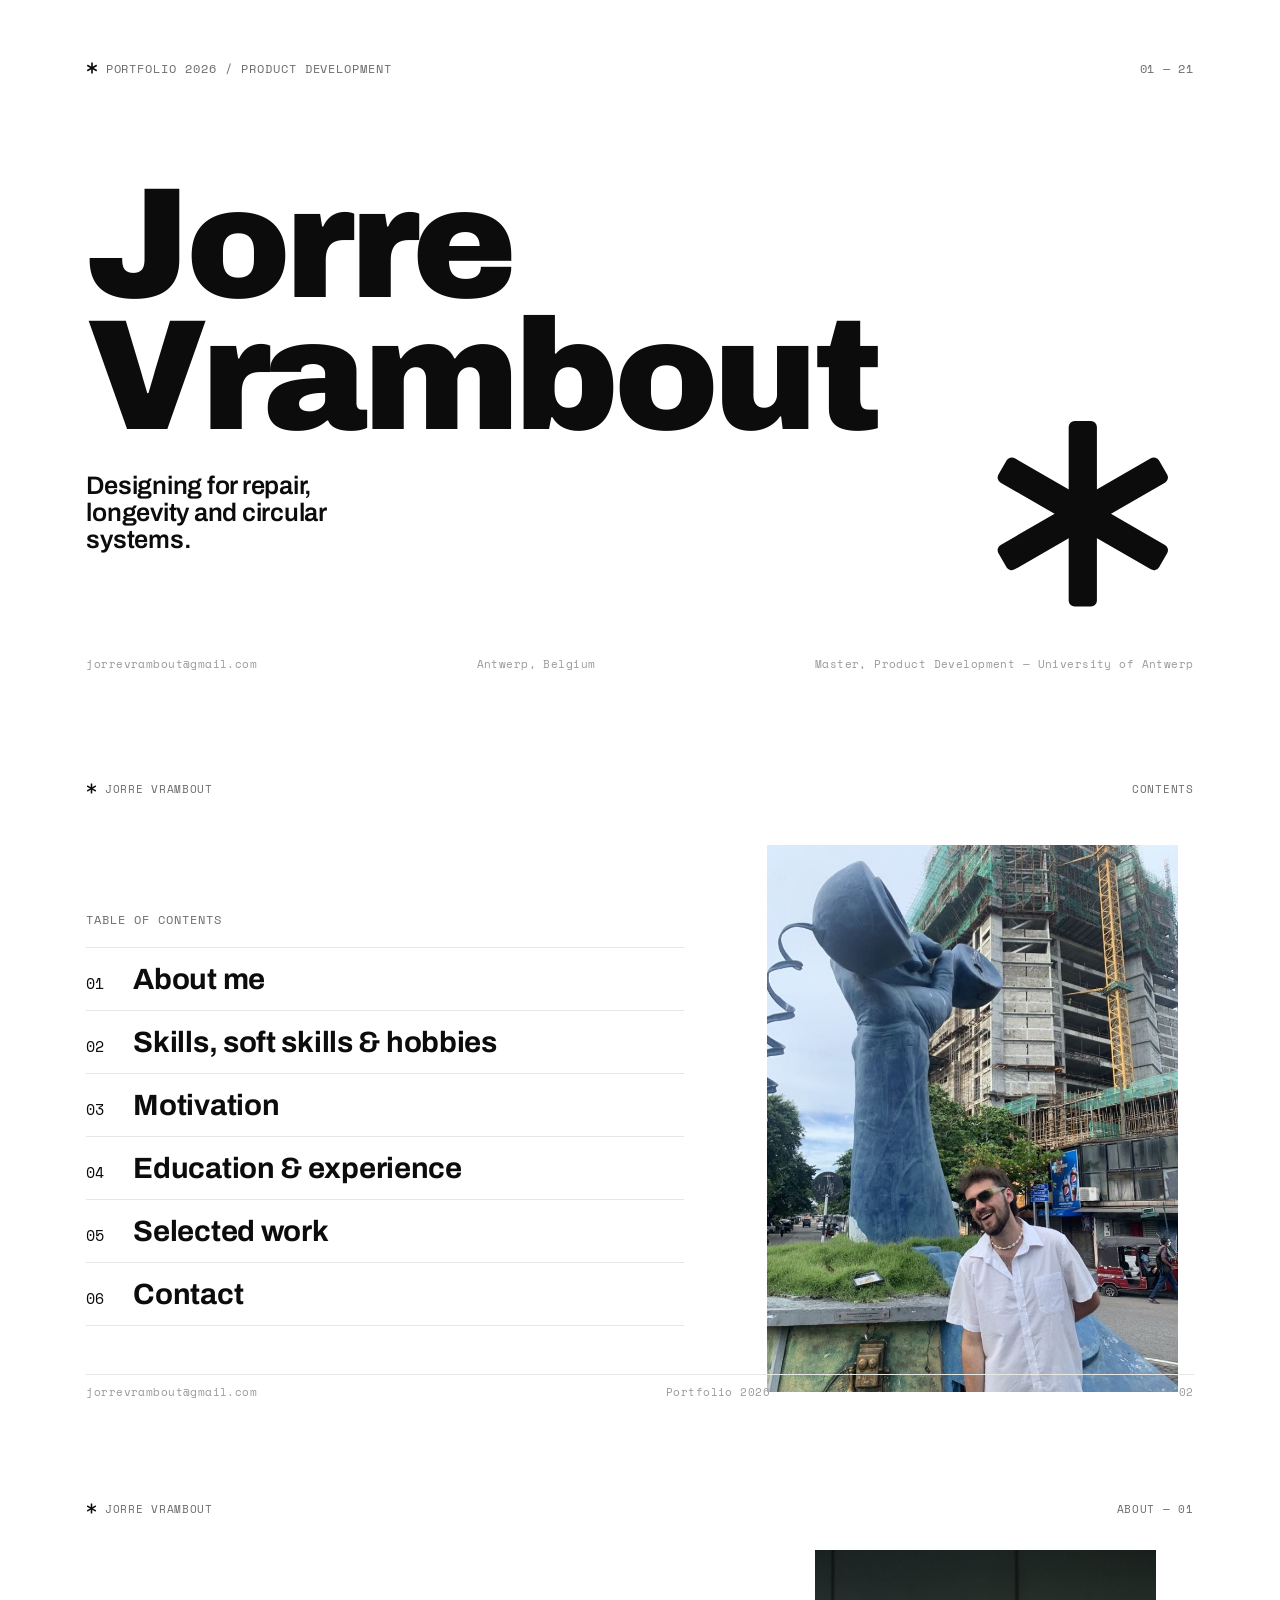
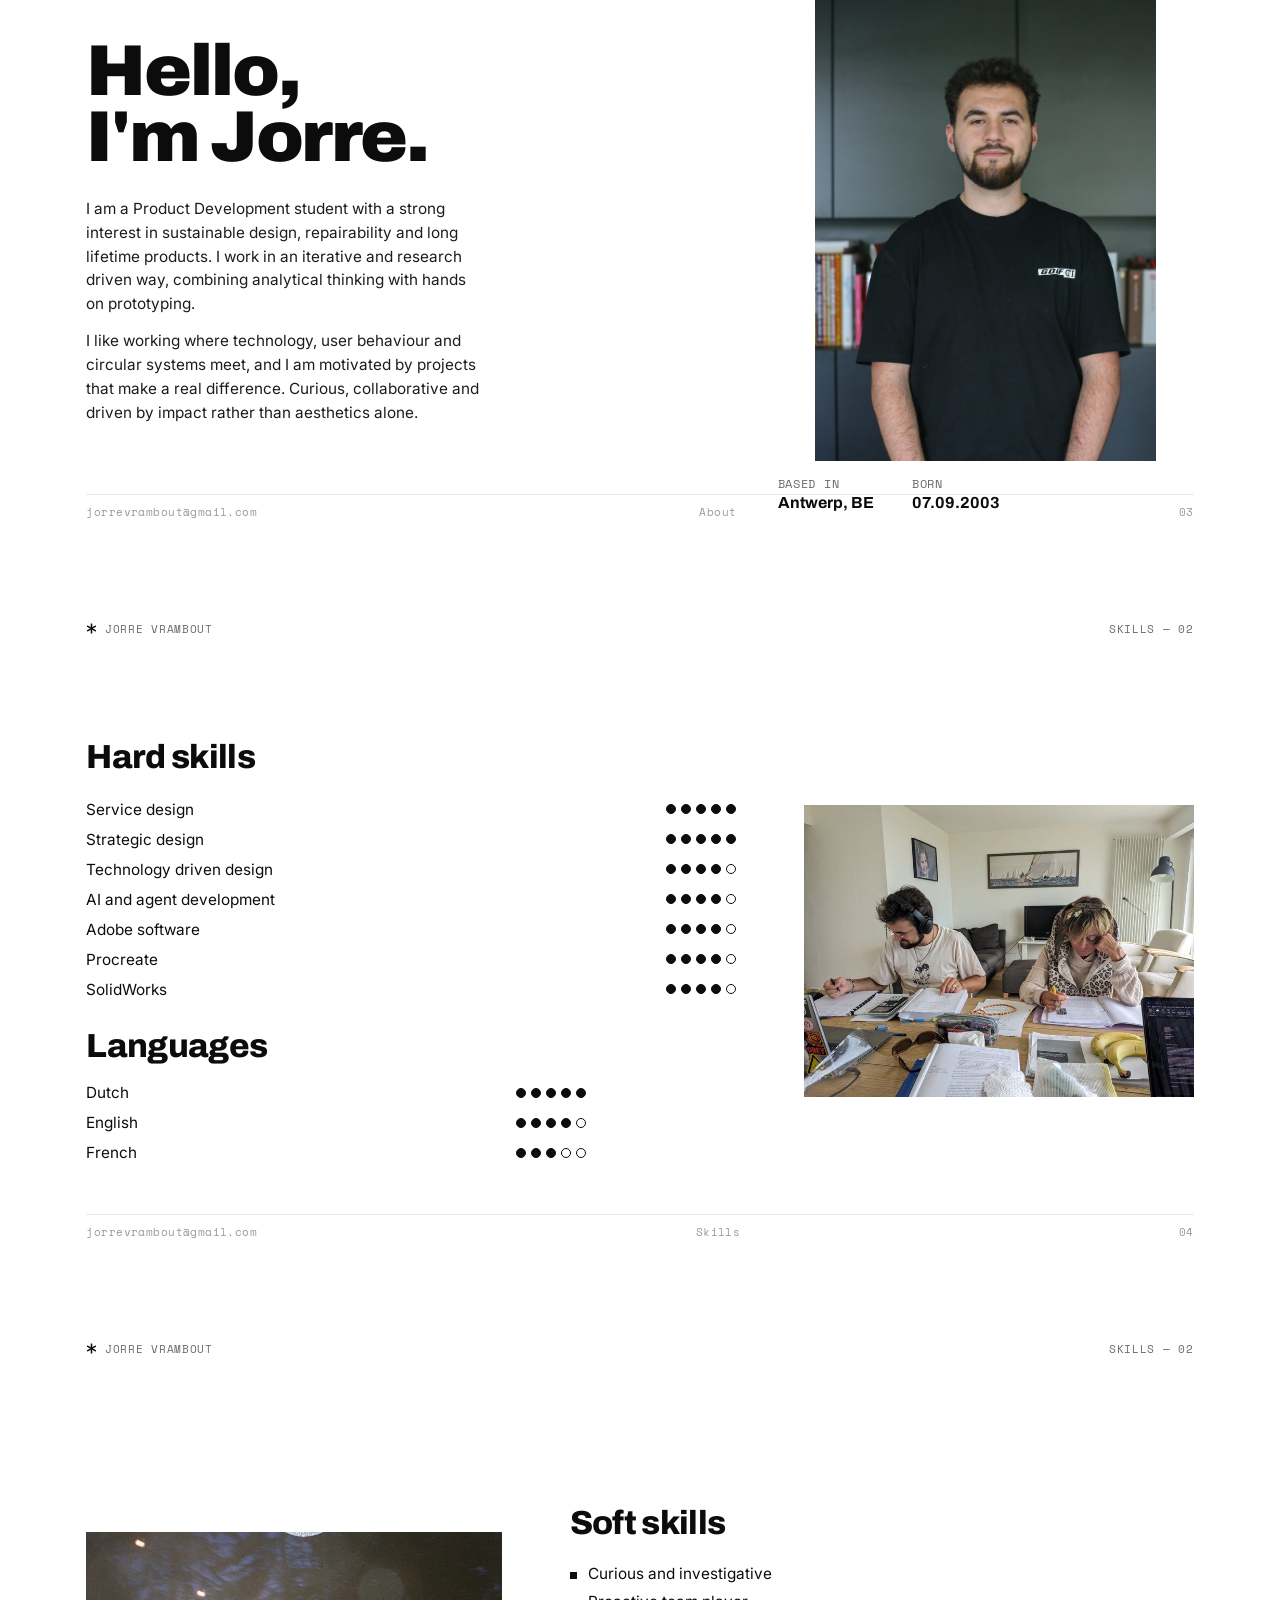
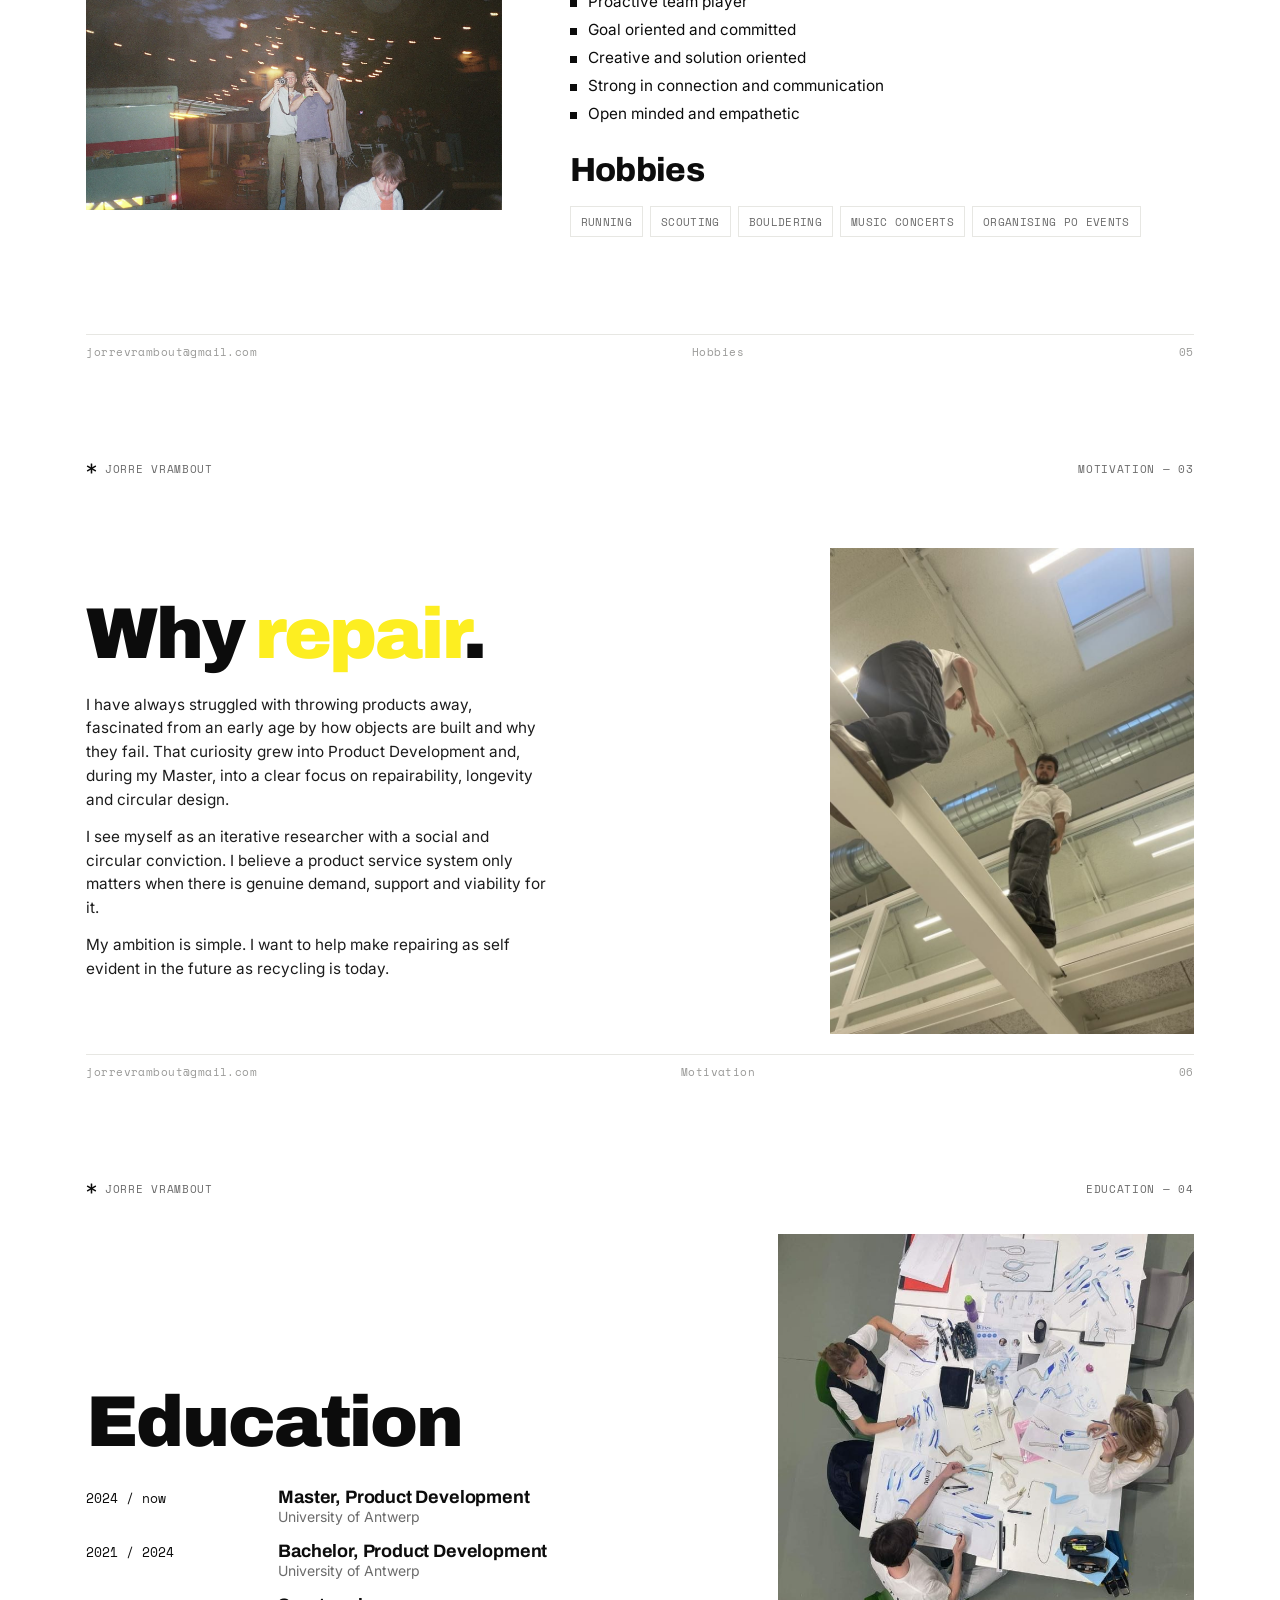
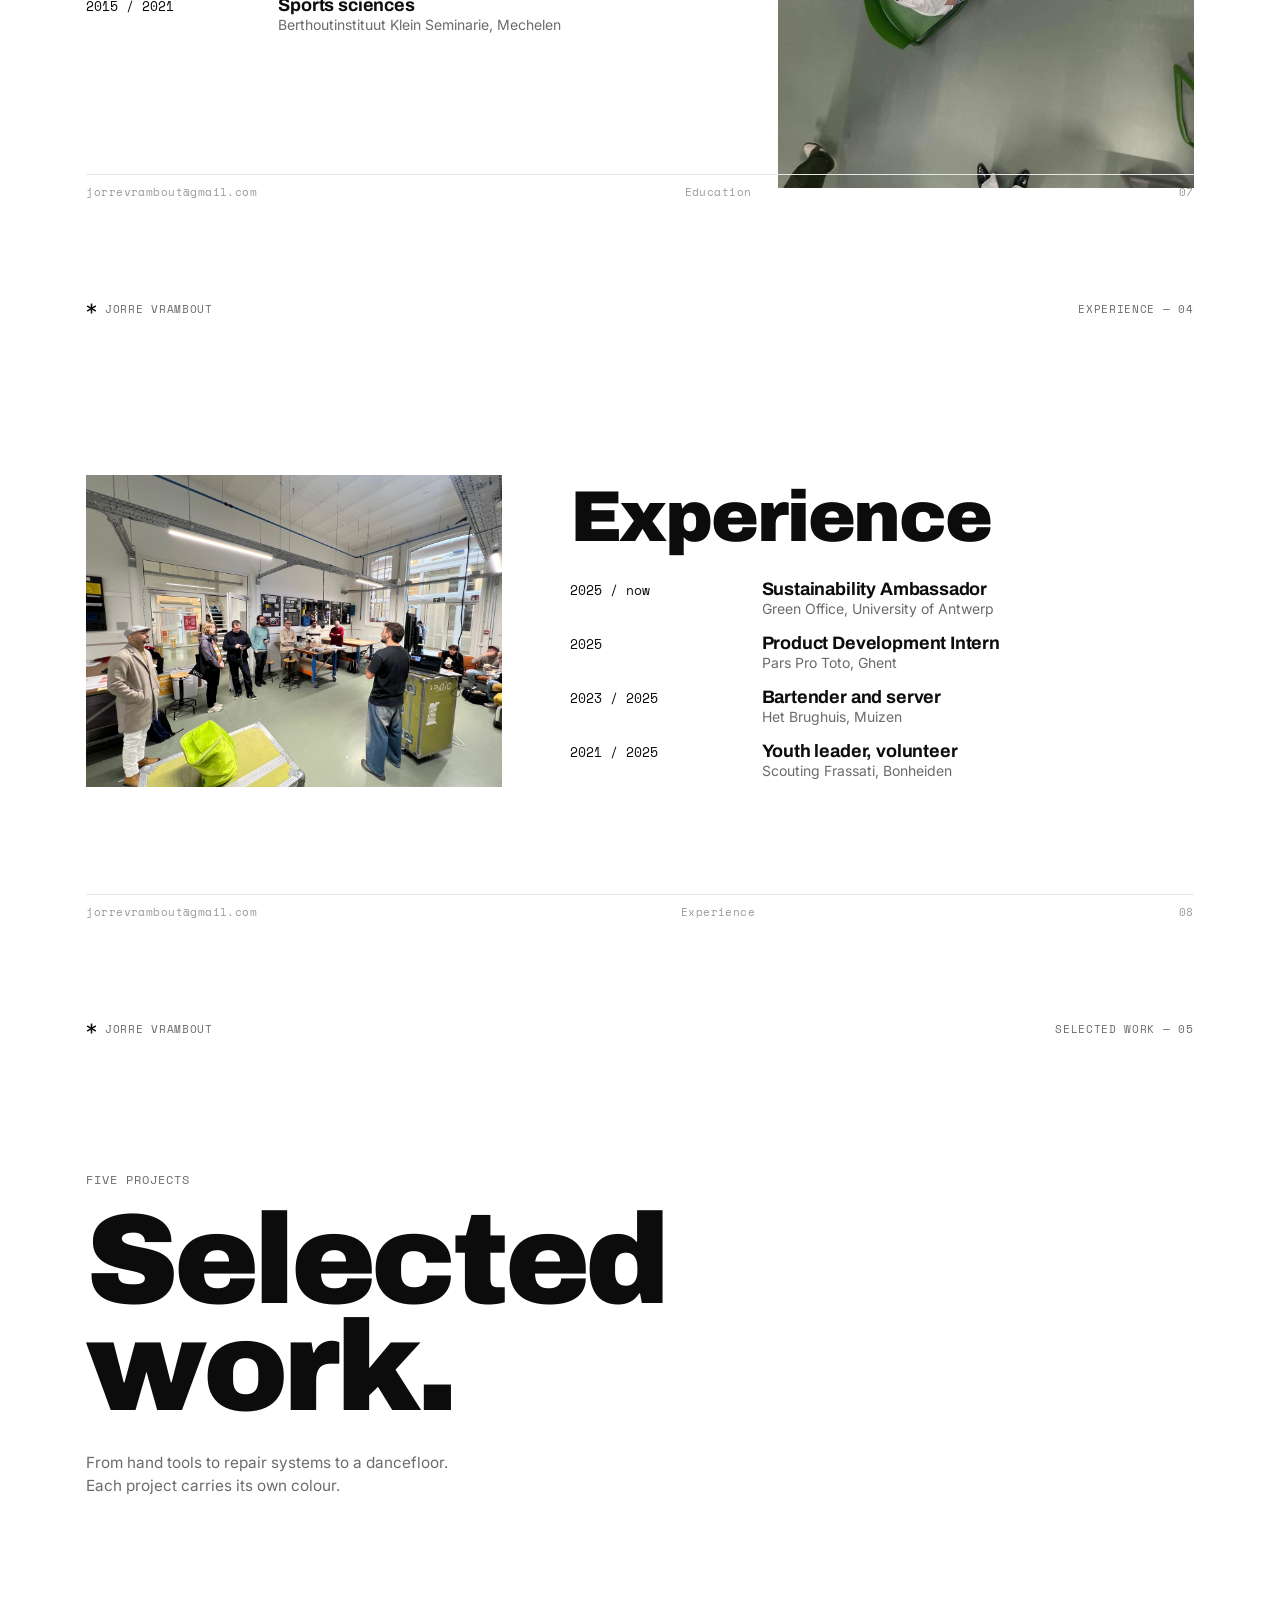
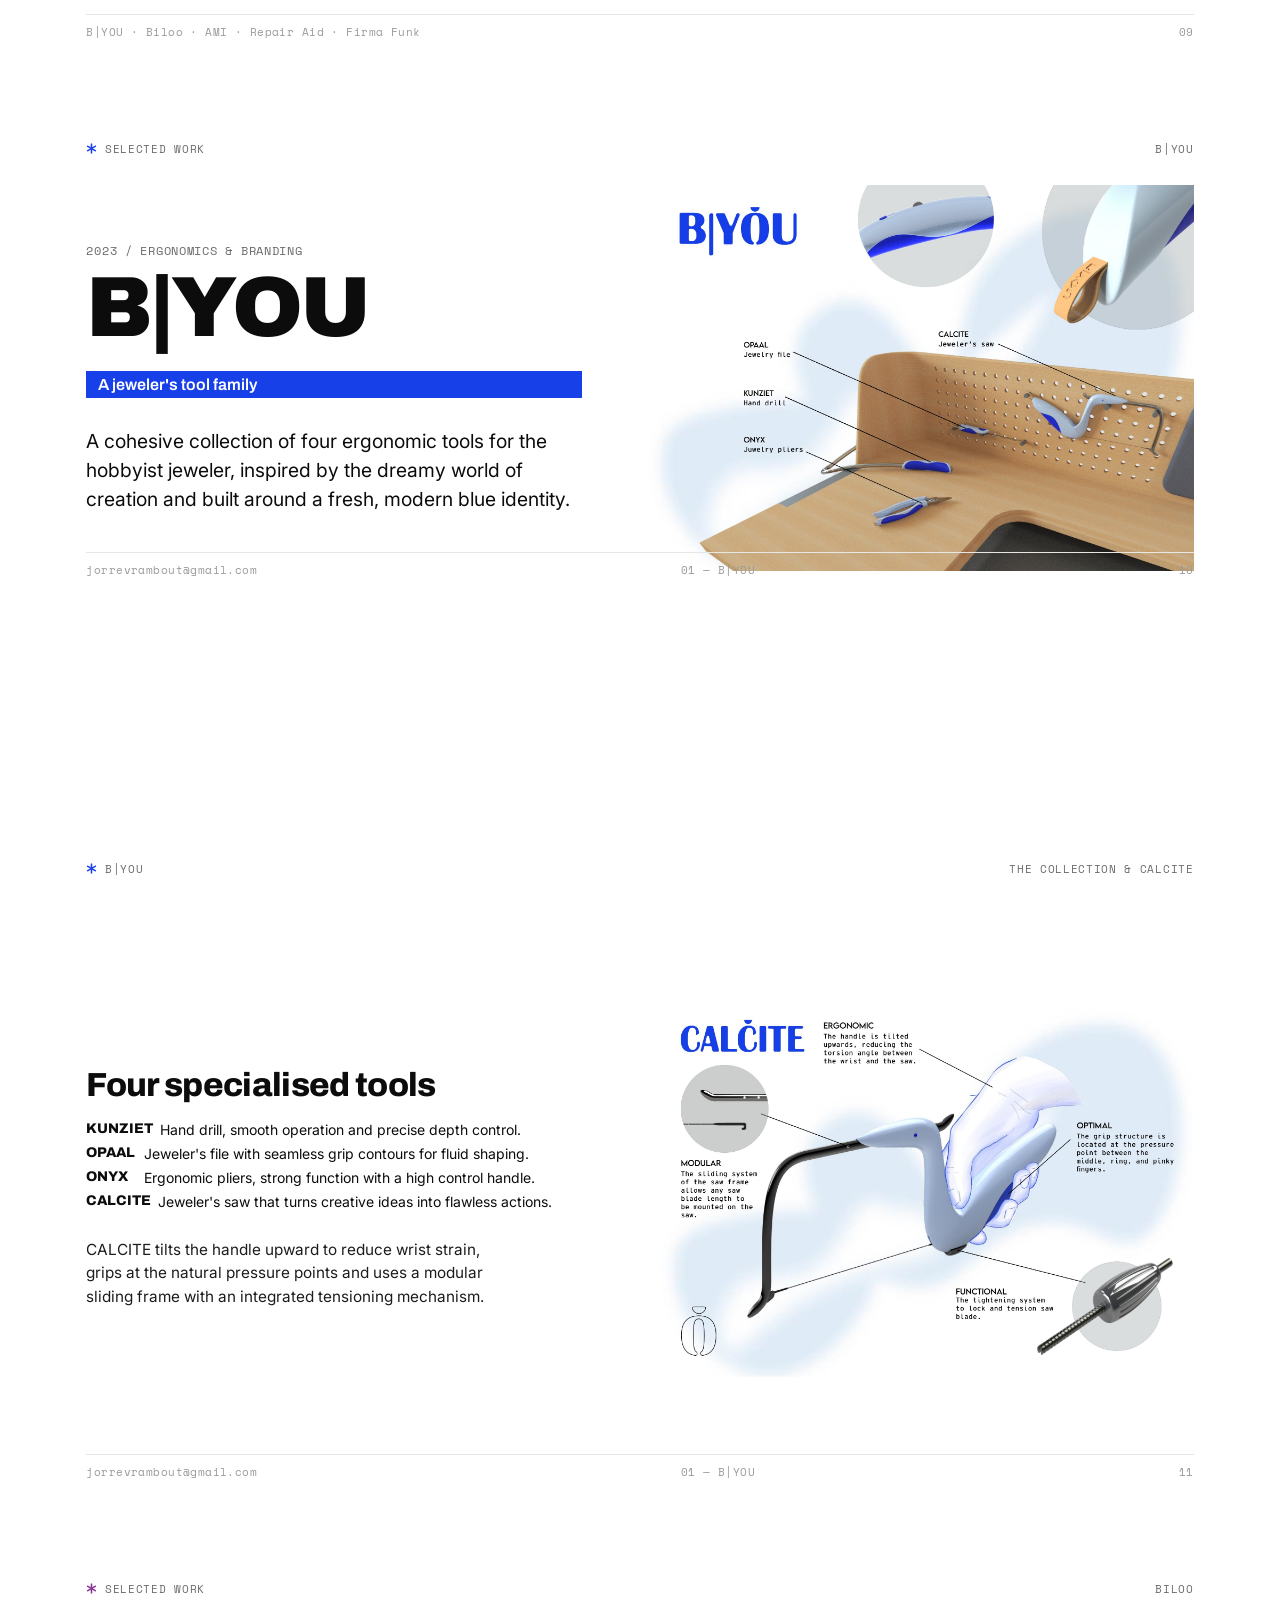
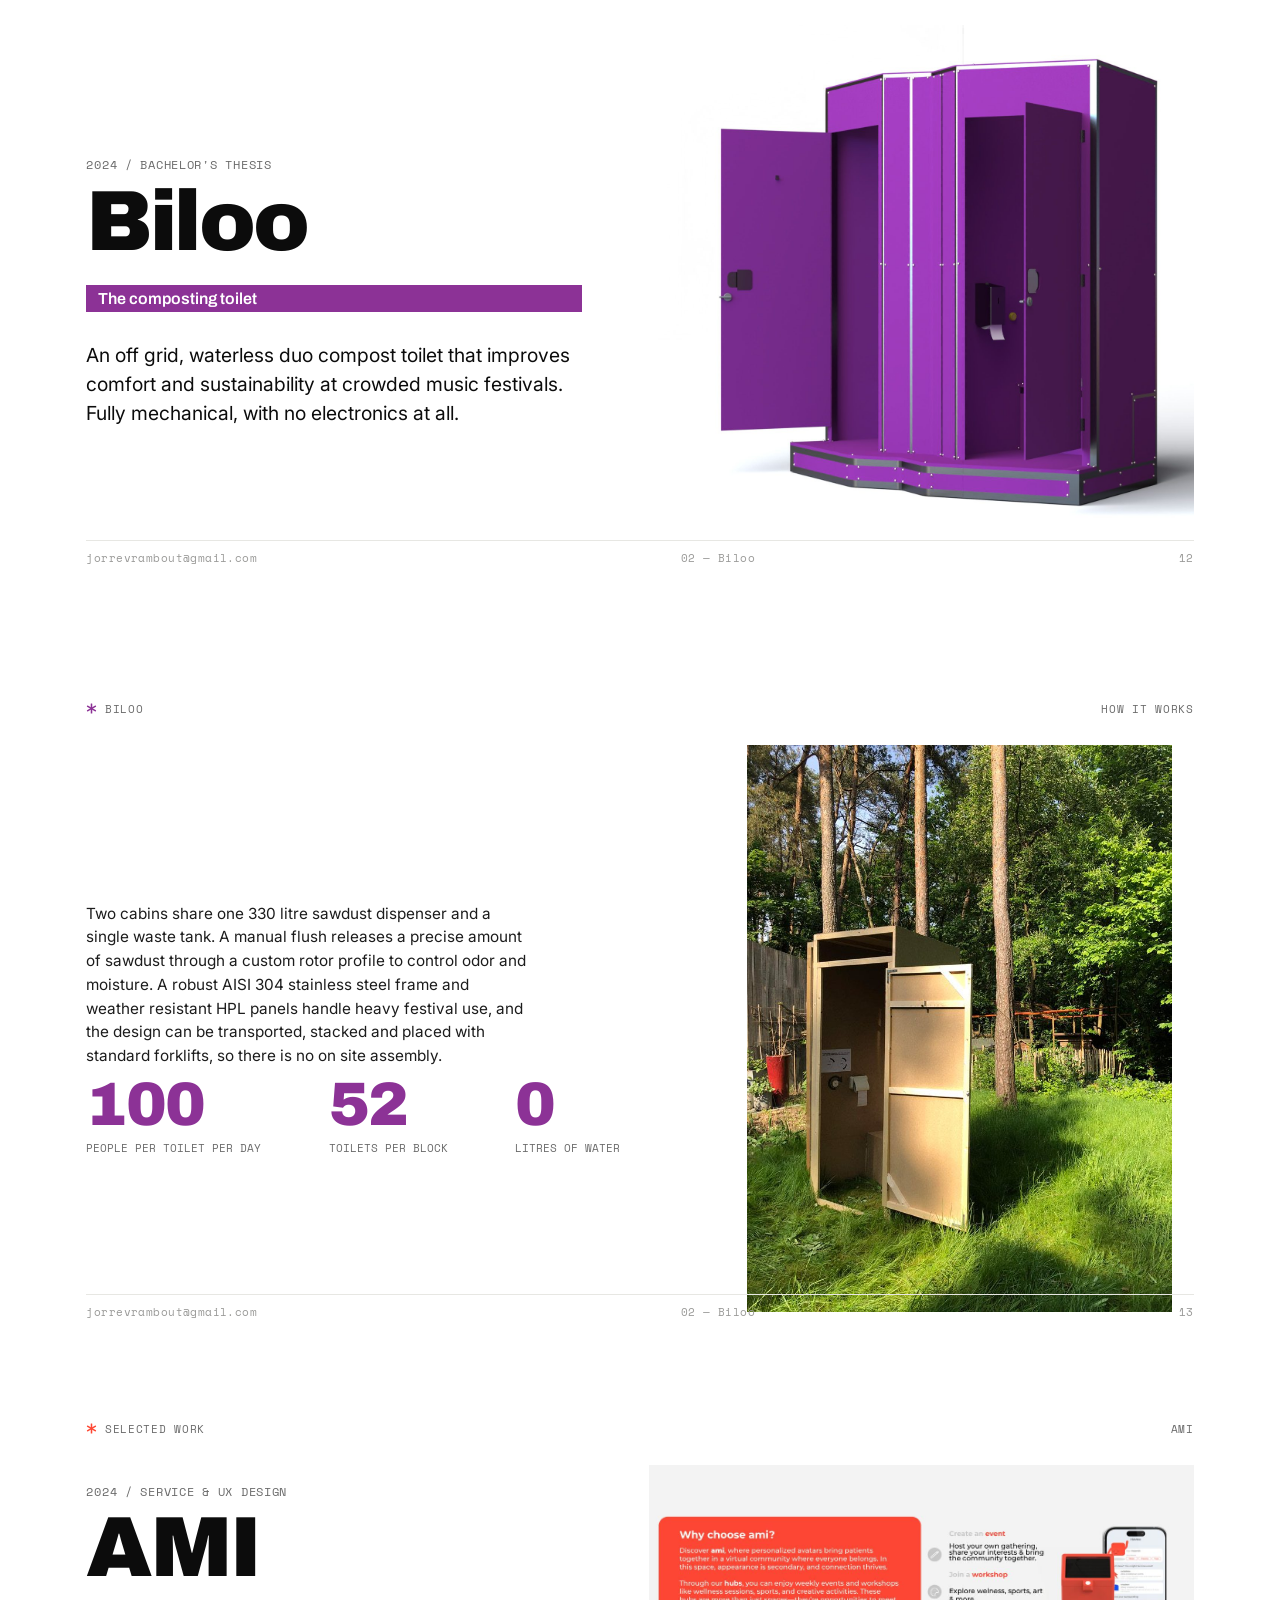
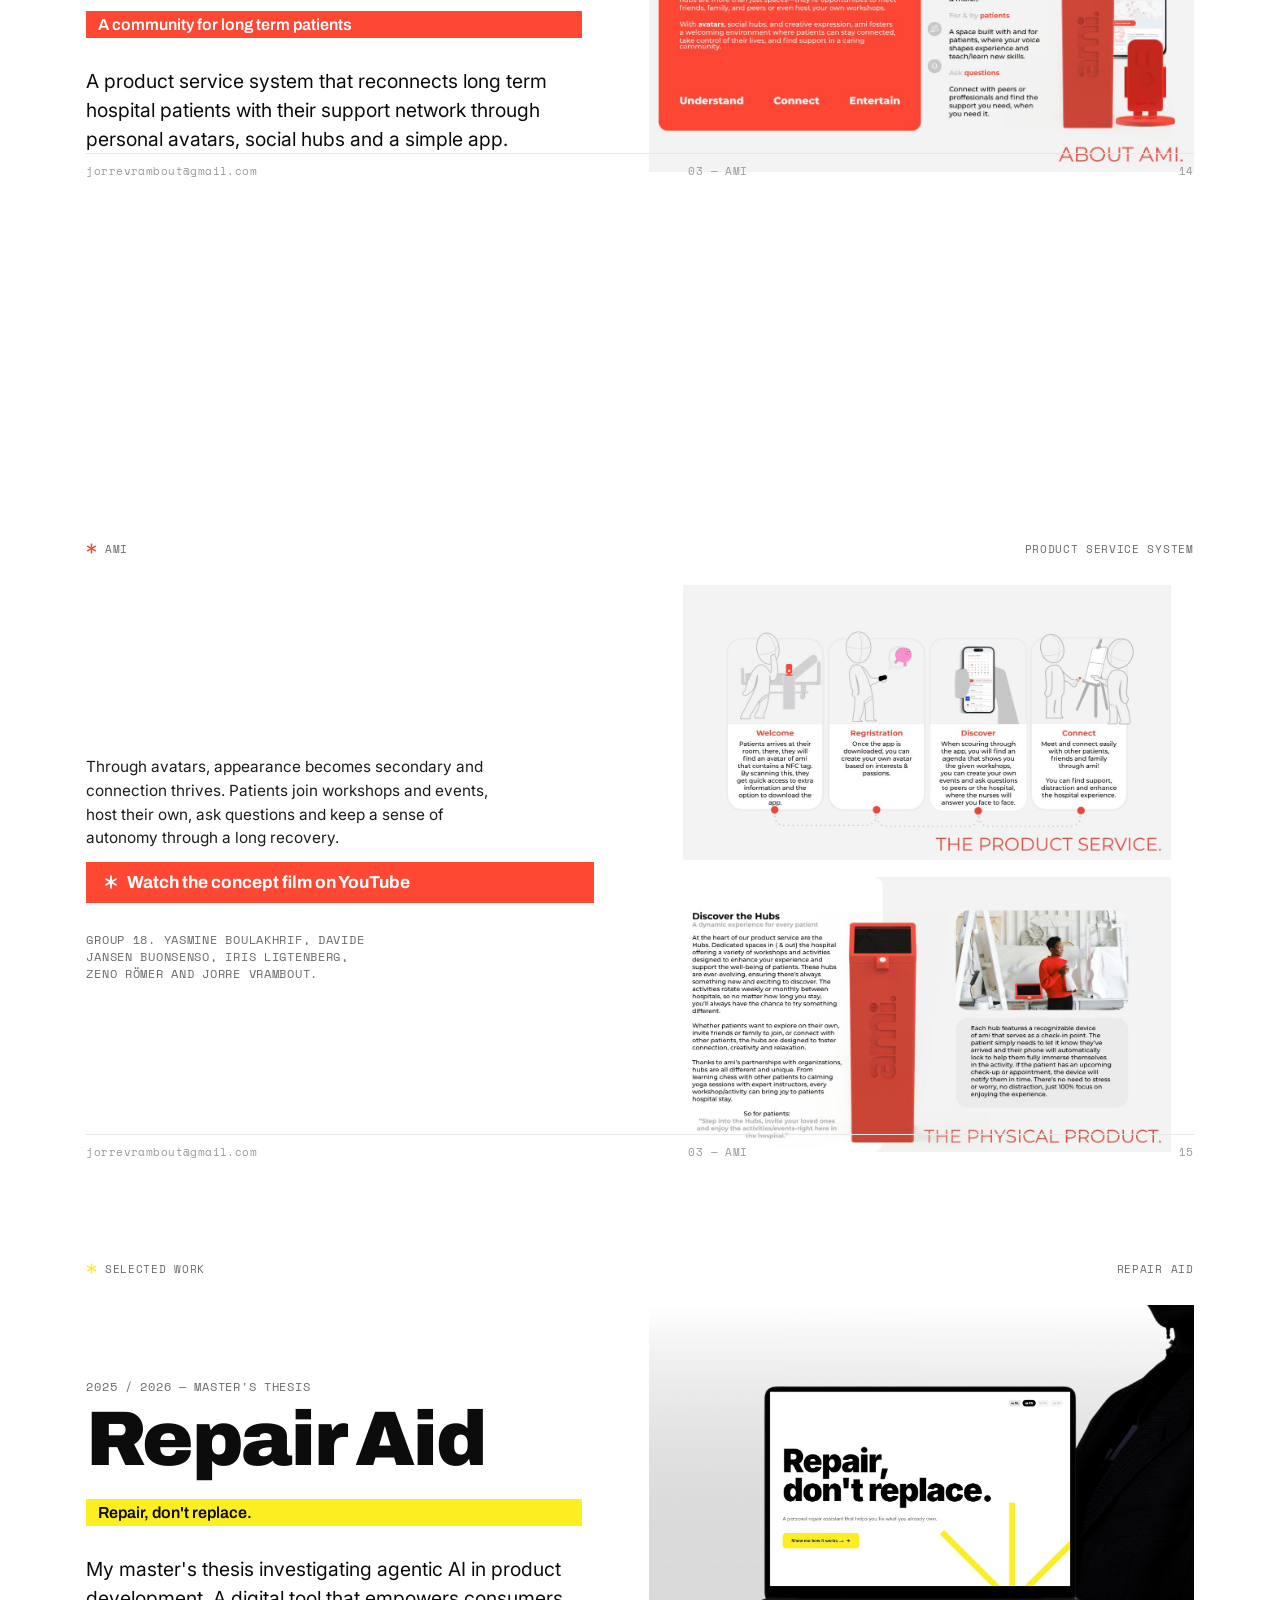
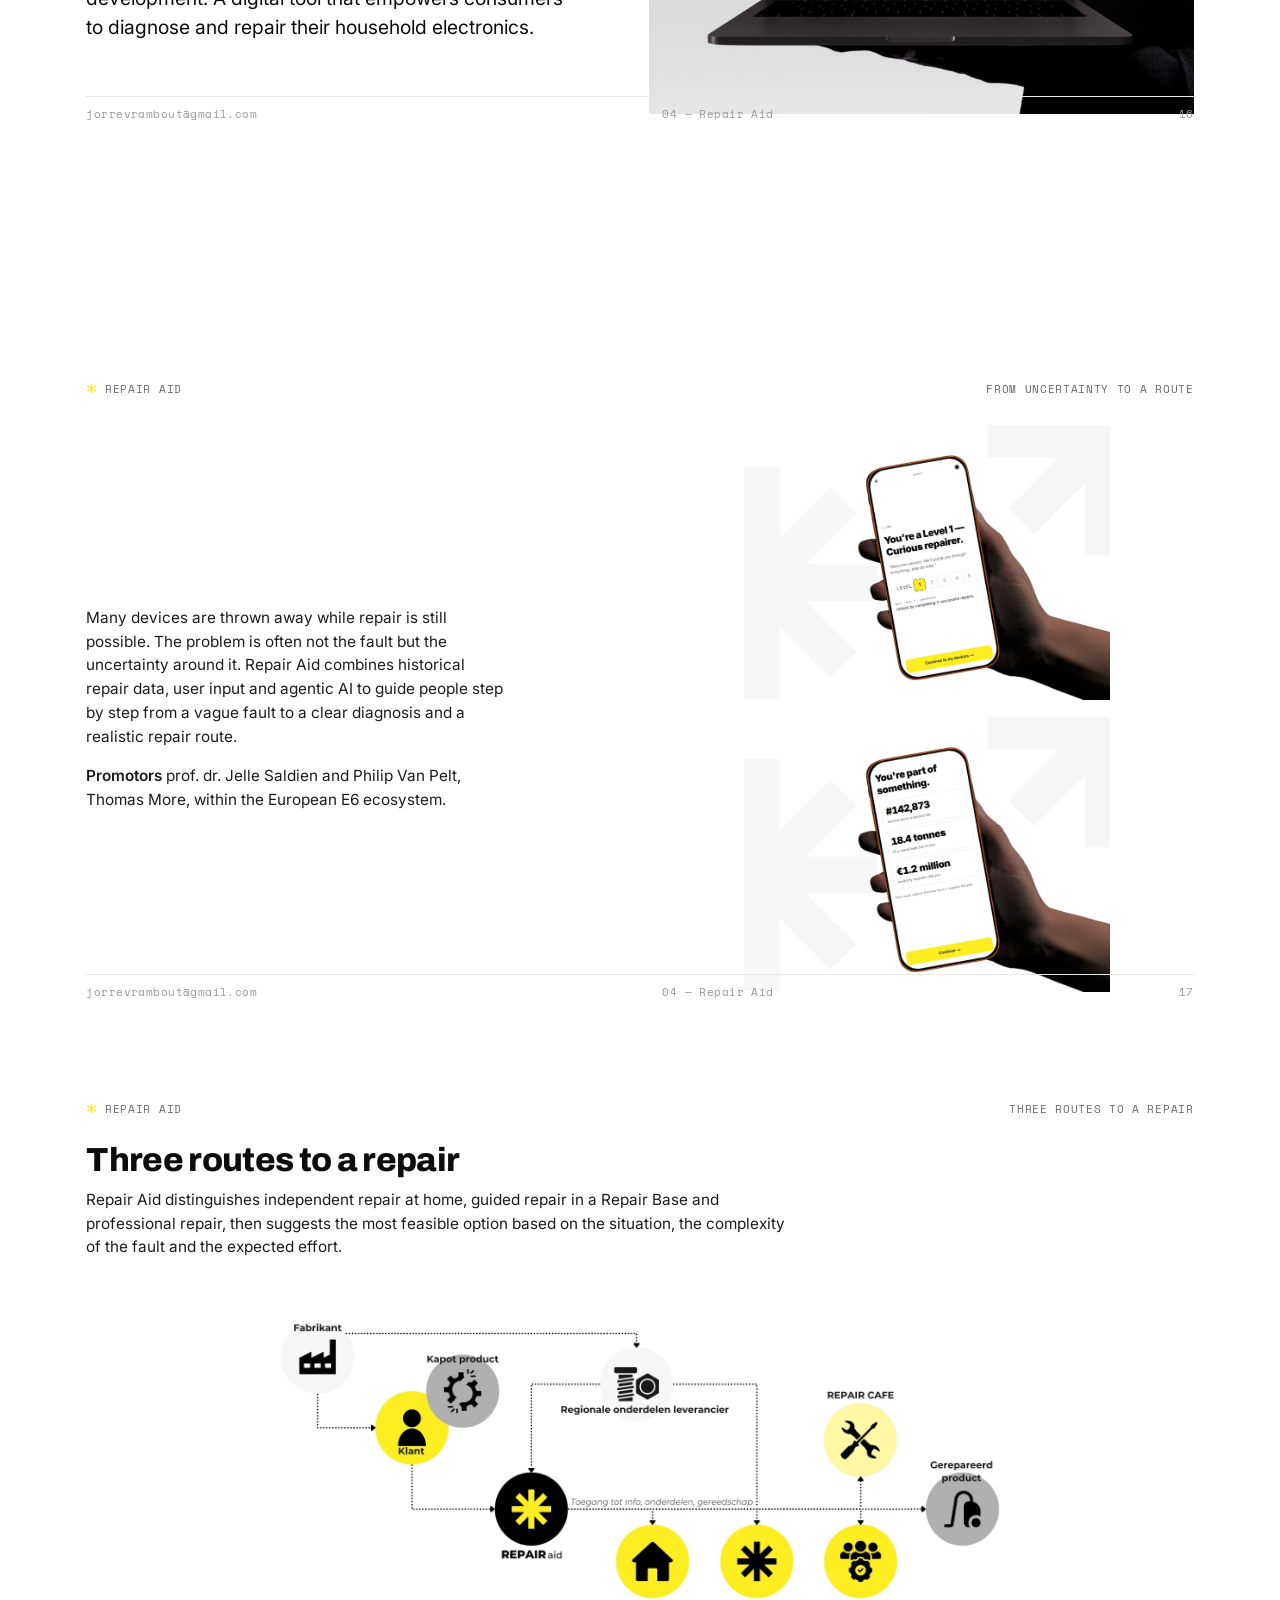
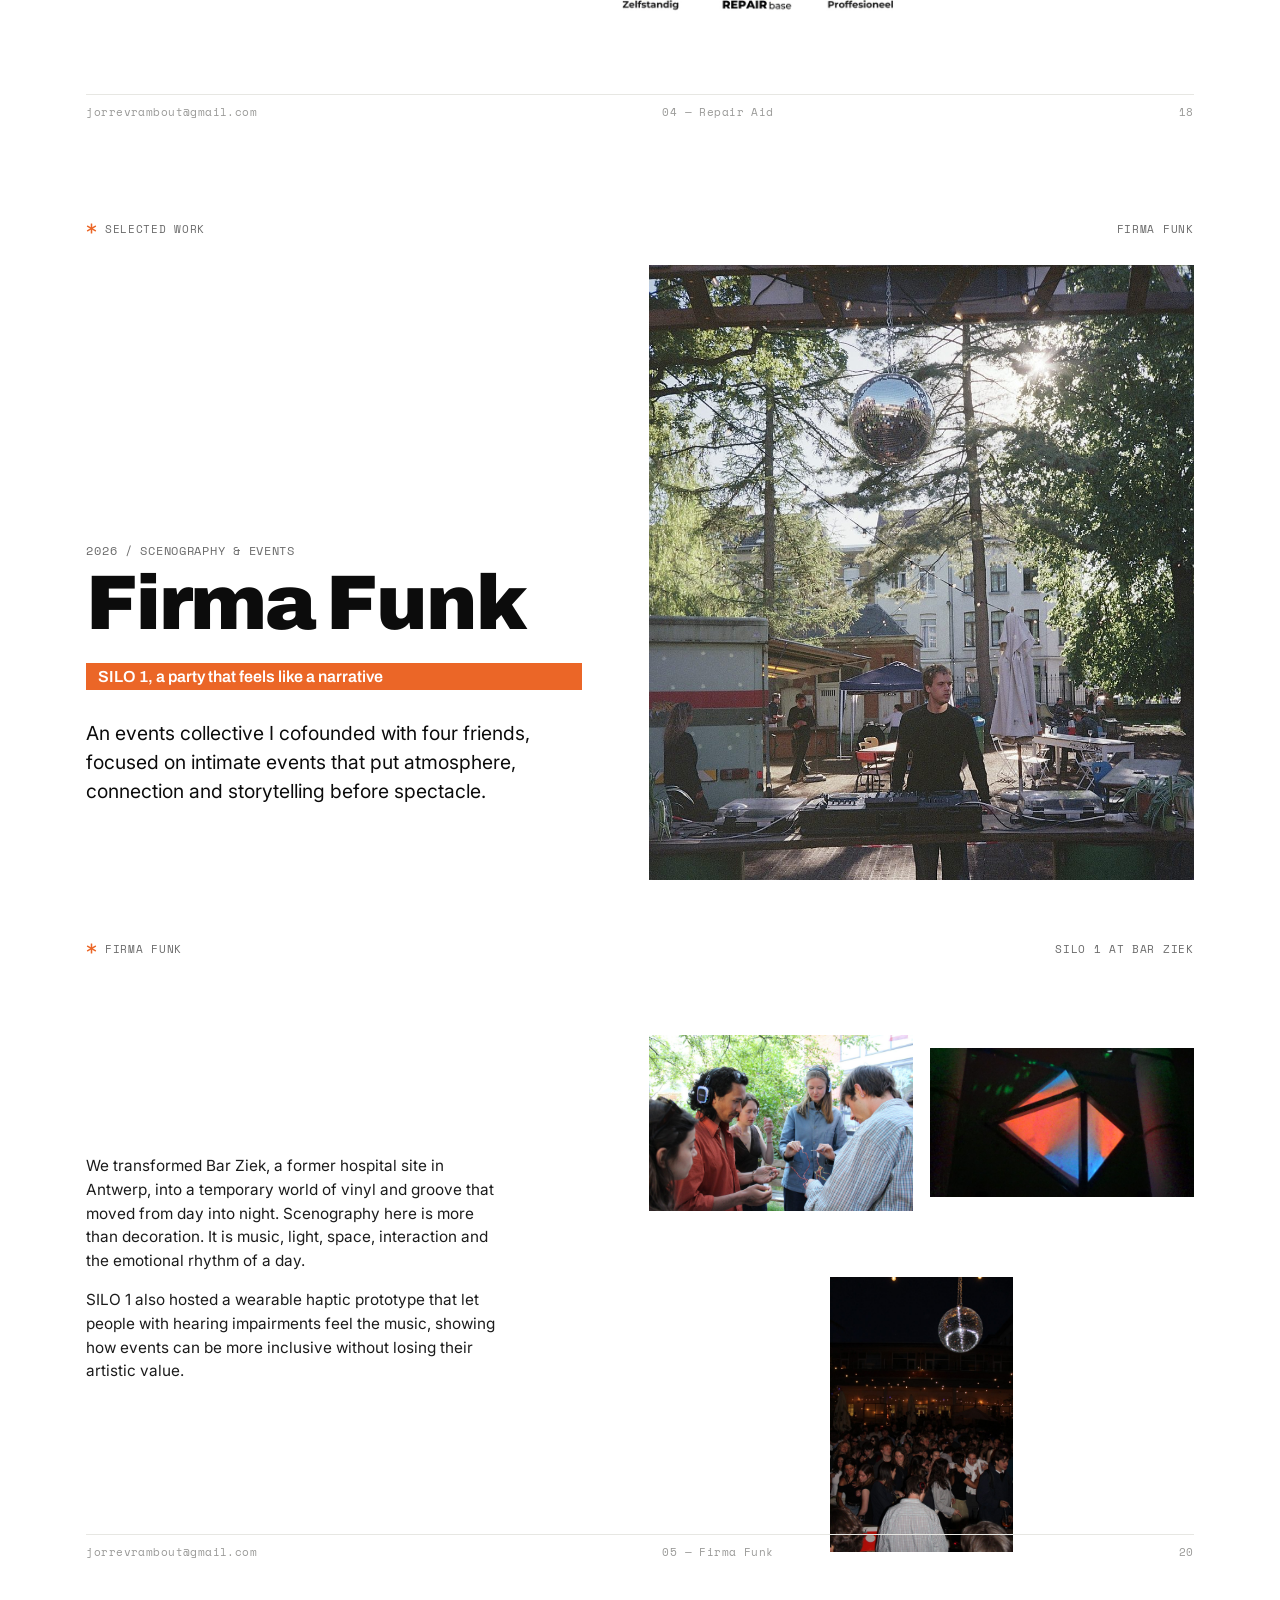
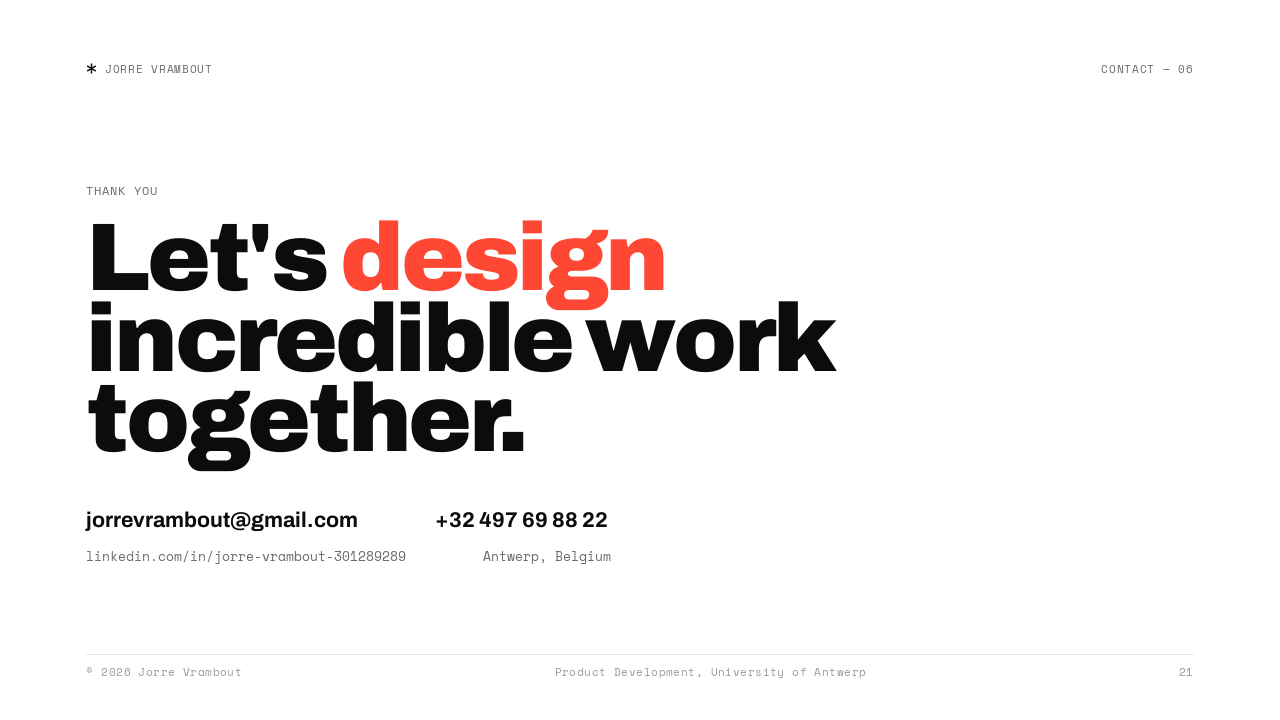
==== commit 3c73eb95: "Fix PDF deck: full images, diagram on p18, no overlapping watermarks - All images use object-fit:con" ====
--- a/portfolio-pdf.html
+++ b/portfolio-pdf.html
@@ -44,8 +44,8 @@
 .col{display:flex;flex-direction:column}
 .center{flex:1;display:flex;flex-direction:column;justify-content:center}
 .spread{flex:1;display:flex;flex-direction:column;justify-content:space-between}
-figure{overflow:hidden;background:var(--paper)}
-figure img{width:100%;height:100%;object-fit:cover}
+figure{overflow:hidden;background:#fff}
+figure img{width:100%;height:100%;object-fit:contain}
 .cap{font-family:var(--mono);font-size:7.5pt;color:var(--faint);margin-top:6px;text-transform:uppercase;letter-spacing:.04em}
 
 /* cover */
@@ -81,7 +81,7 @@
 
 /* project chrome */
 .ptitle{position:relative}
-.ptitle .pnum{font-family:var(--display);font-weight:900;font-size:230pt;line-height:.7;letter-spacing:-.04em;color:var(--accent);opacity:.12;position:absolute;right:.4in;top:.1in}
+.ptitle .pnum{display:none}
 .ptag{display:inline-block;background:var(--accent);color:var(--on-accent);font-family:var(--display);font-weight:600;font-size:12pt;padding:5px 12px;margin-top:14px}
 .stat-row{display:flex;gap:.7in;margin-top:.1in}
 .stat b{font-family:var(--display);font-weight:900;font-size:46pt;letter-spacing:-.03em;line-height:.9;display:block;color:var(--accent)}
@@ -143,7 +143,7 @@
         <p class="body" style="margin-top:.14in;max-width:40ch">I like working where technology, user behaviour and circular systems meet, and I am motivated by projects that make a real difference. Curious, collaborative and driven by impact rather than aesthetics alone.</p>
       </div>
       <div class="col" style="flex:.8">
-        <figure style="flex:1"><img src="assets/img/jorre_13.jpg" alt="Portrait of Jorre Vrambout" /></figure>
+        <figure style="flex:1"><img src="assets/img/jorre_14.jpg" alt="Portrait of Jorre Vrambout" /></figure>
         <div style="display:flex;gap:.4in;margin-top:14px">
           <div><div class="kicker">Based in</div><b style="font-family:var(--display)">Antwerp, BE</b></div>
           <div><div class="kicker">Born</div><b style="font-family:var(--display)">07.09.2003</b></div>
@@ -177,7 +177,7 @@
           <li><span>French</span><span class="dots"><i class="on"></i><i class="on"></i><i class="on"></i><i></i><i></i></span></li>
         </ul>
       </div>
-      <figure class="col" style="flex:.75"><img src="assets/img/jorre_06.jpg" alt="Jorre prototyping" /></figure>
+      <figure class="col" style="flex:.75"><img src="assets/img/jorre_02.jpg" alt="Jorre at work in the studio" /></figure>
     </div>
     <div class="ftr"><span>jorrevrambout@gmail.com</span><span>Skills</span><span>04</span></div>
   </div>
@@ -430,7 +430,7 @@
     <div class="col" style="margin-top:.28in;flex:1">
       <h3 class="h3" style="margin-bottom:.1in">Three routes to a repair</h3>
       <p class="body" style="max-width:70ch">Repair Aid distinguishes independent repair at home, guided repair in a Repair Base and professional repair, then suggests the most feasible option based on the situation, the complexity of the fault and the expected effort.</p>
-      <figure style="flex:1;margin-top:.2in;background:#fff"><img src="assets/img/repair_diagram.jpg" alt="The Repair Aid ecosystem" style="object-fit:contain" /></figure>
+      <figure style="height:3.95in;margin-top:.18in"><img src="assets/img/repair_diagram.jpg" alt="The Repair Aid ecosystem, from home repair to Repair Base to professional" /></figure>
     </div>
     <div class="ftr"><span>jorrevrambout@gmail.com</span><span>04 — Repair Aid</span><span>18</span></div>
   </div>
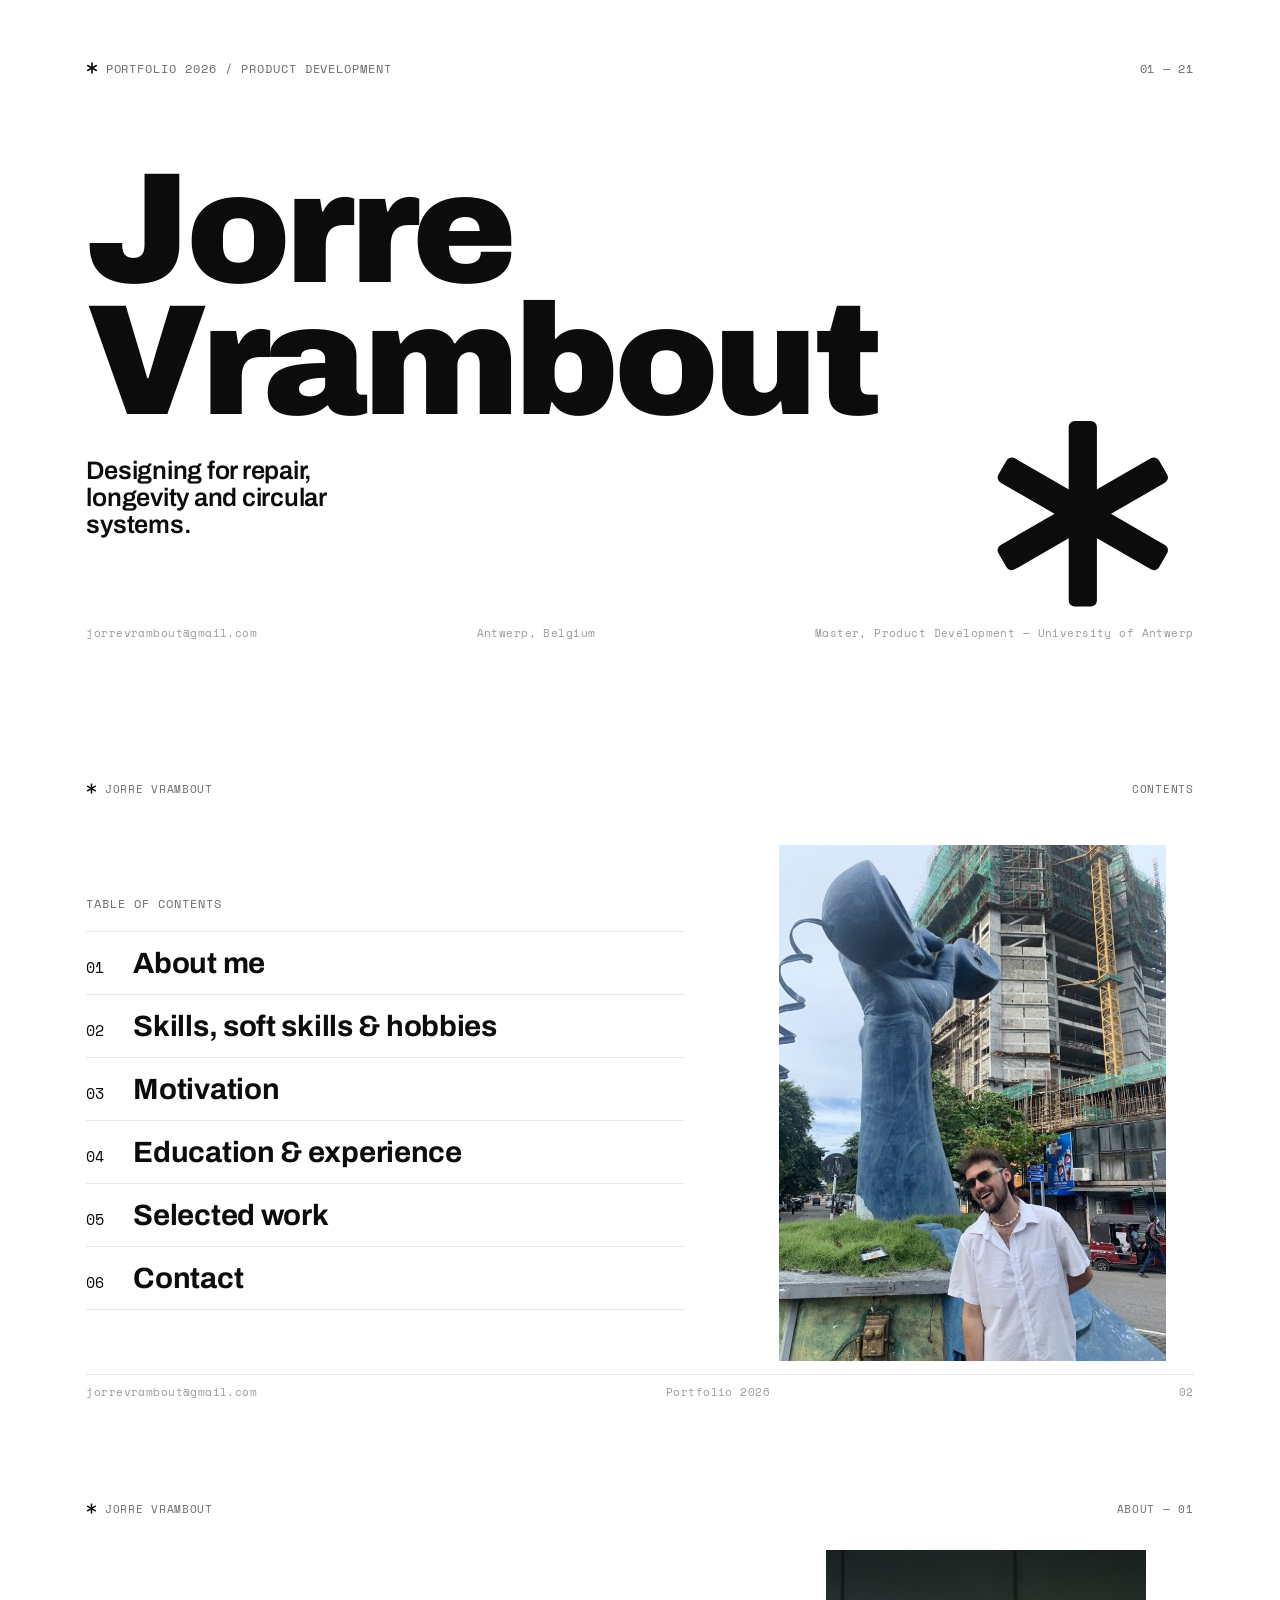
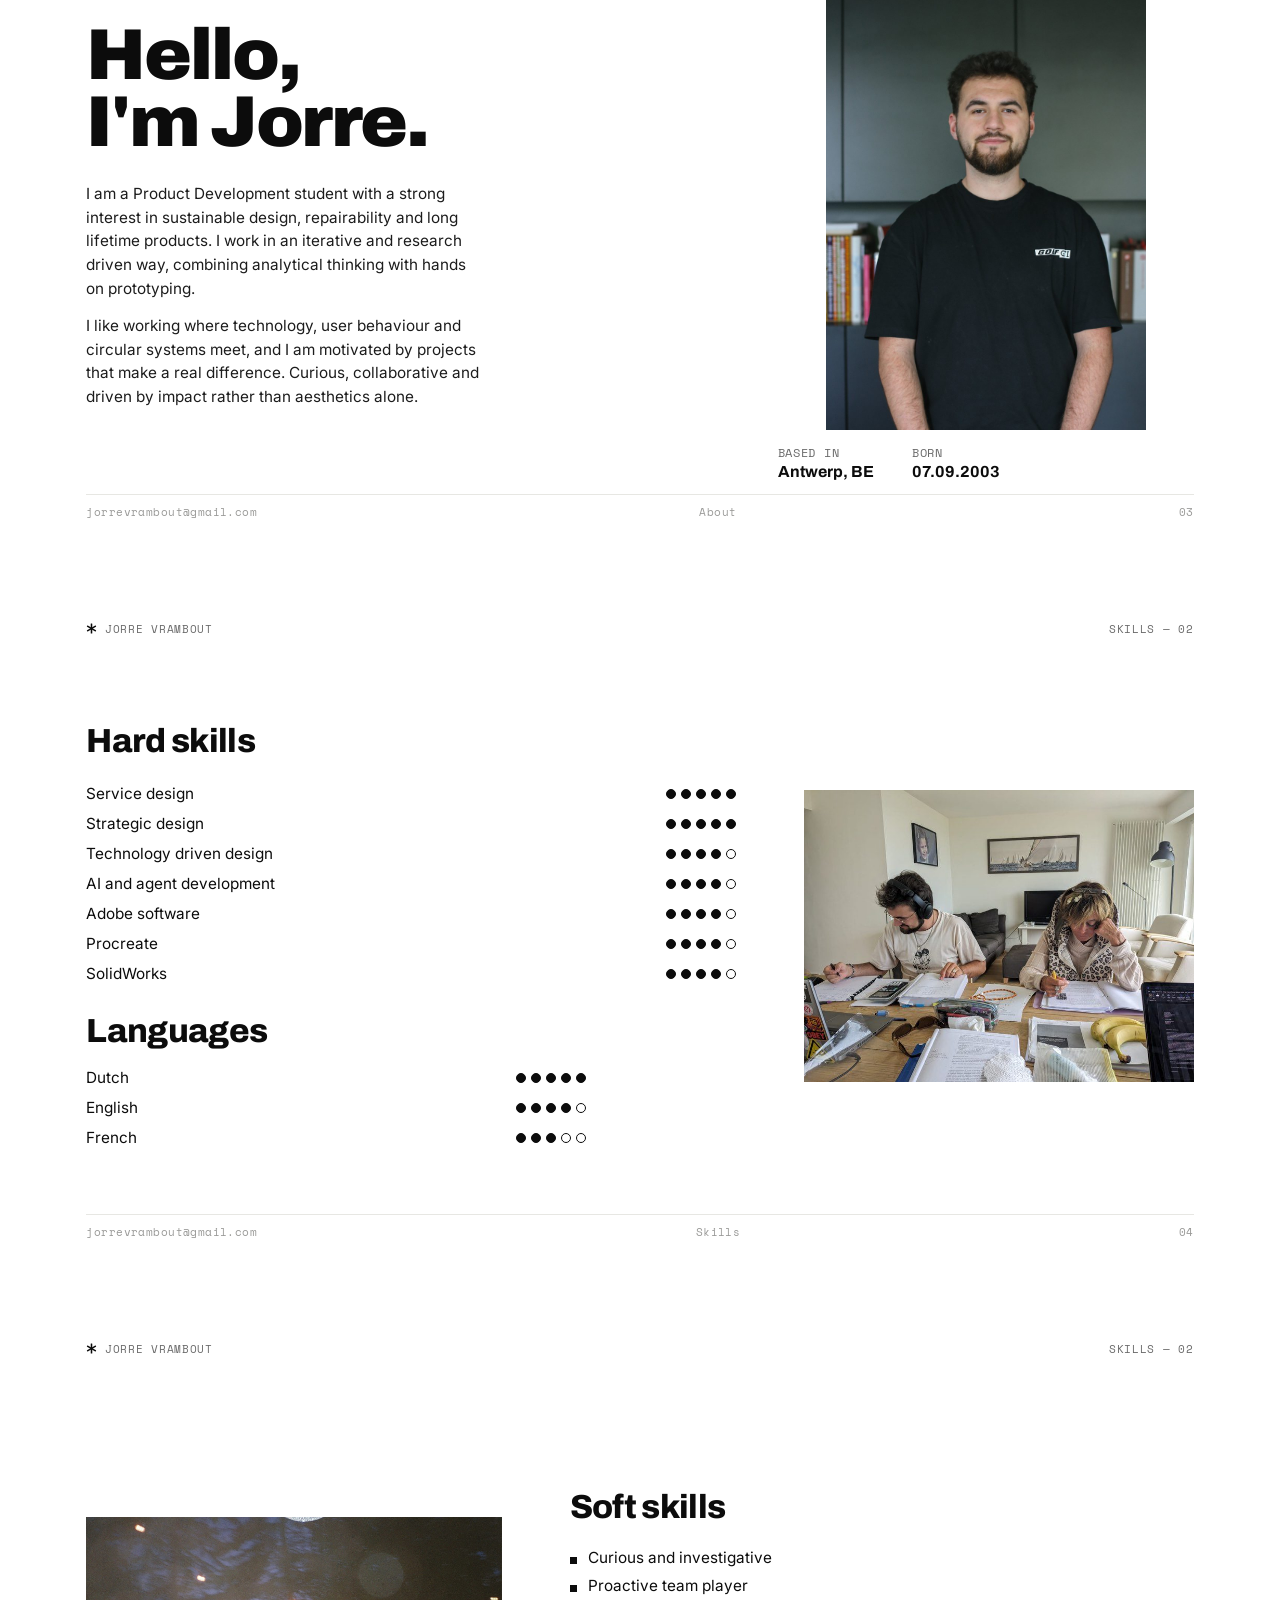
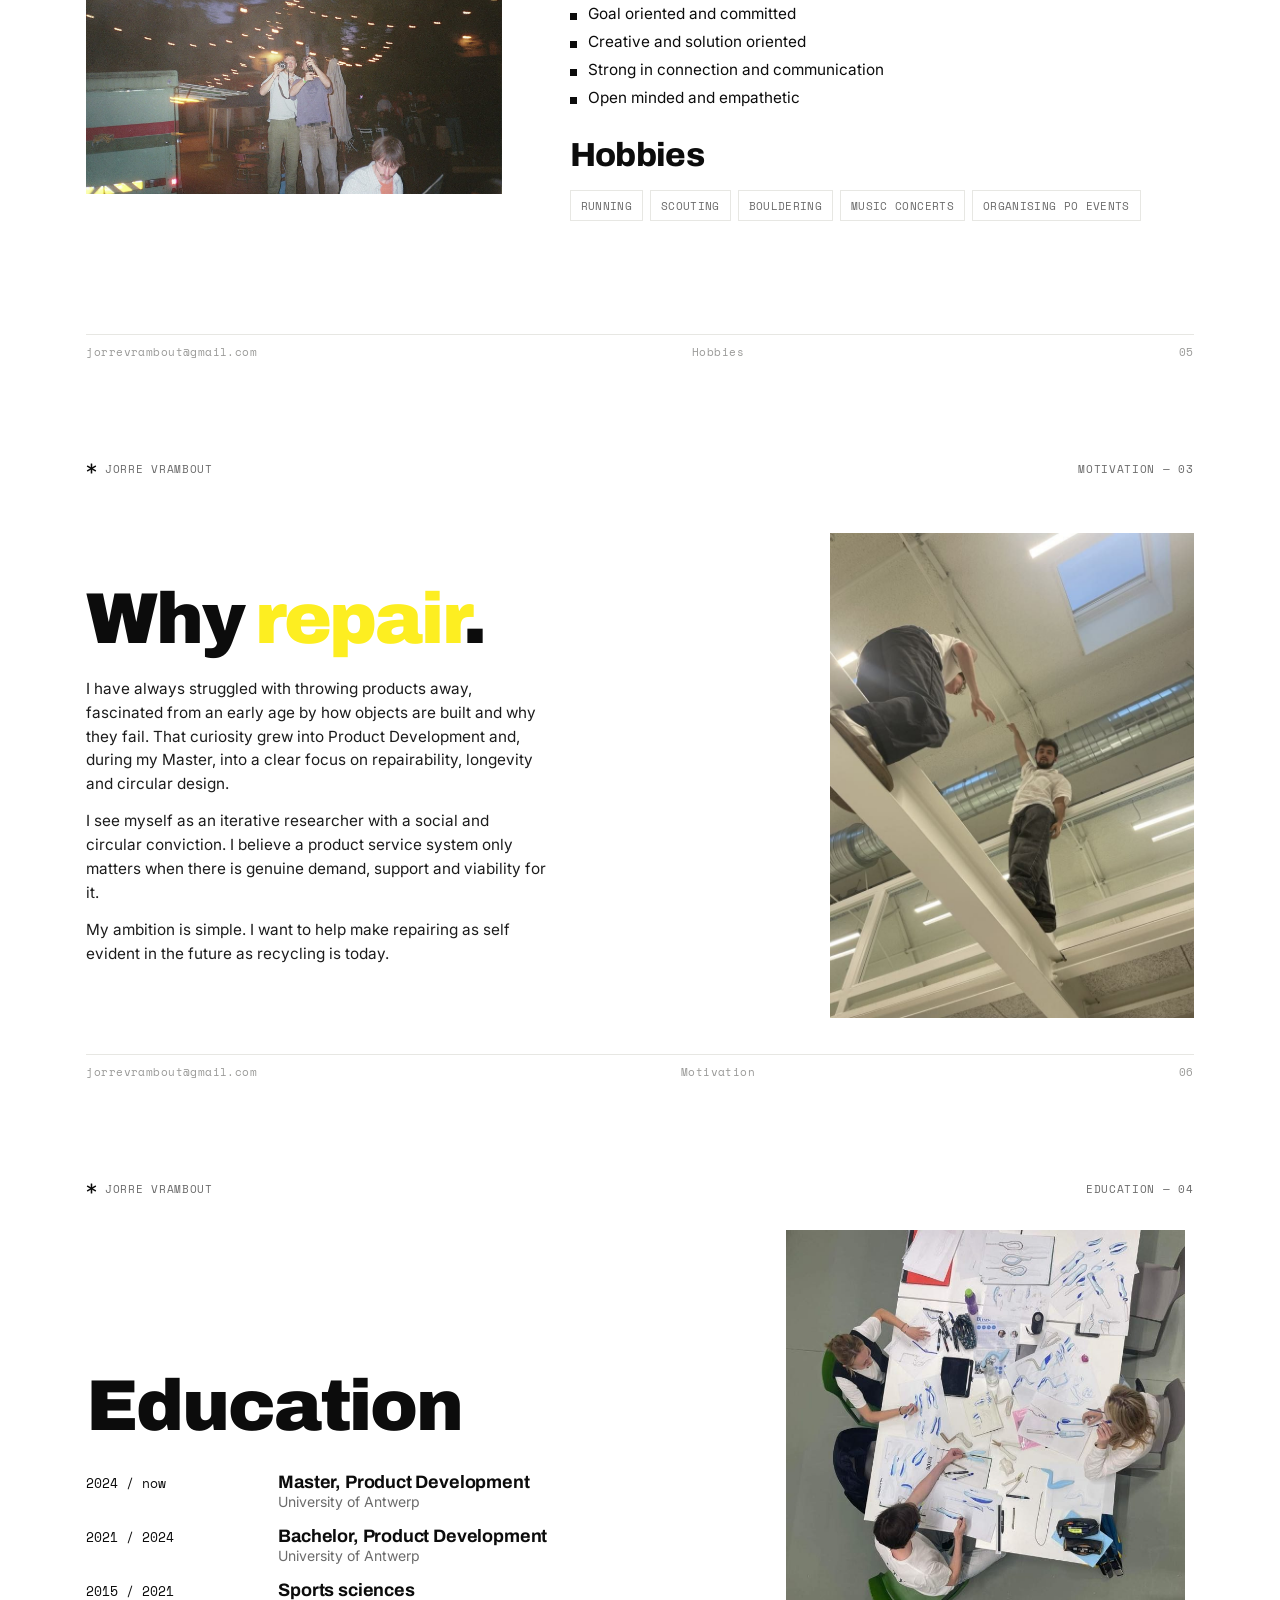
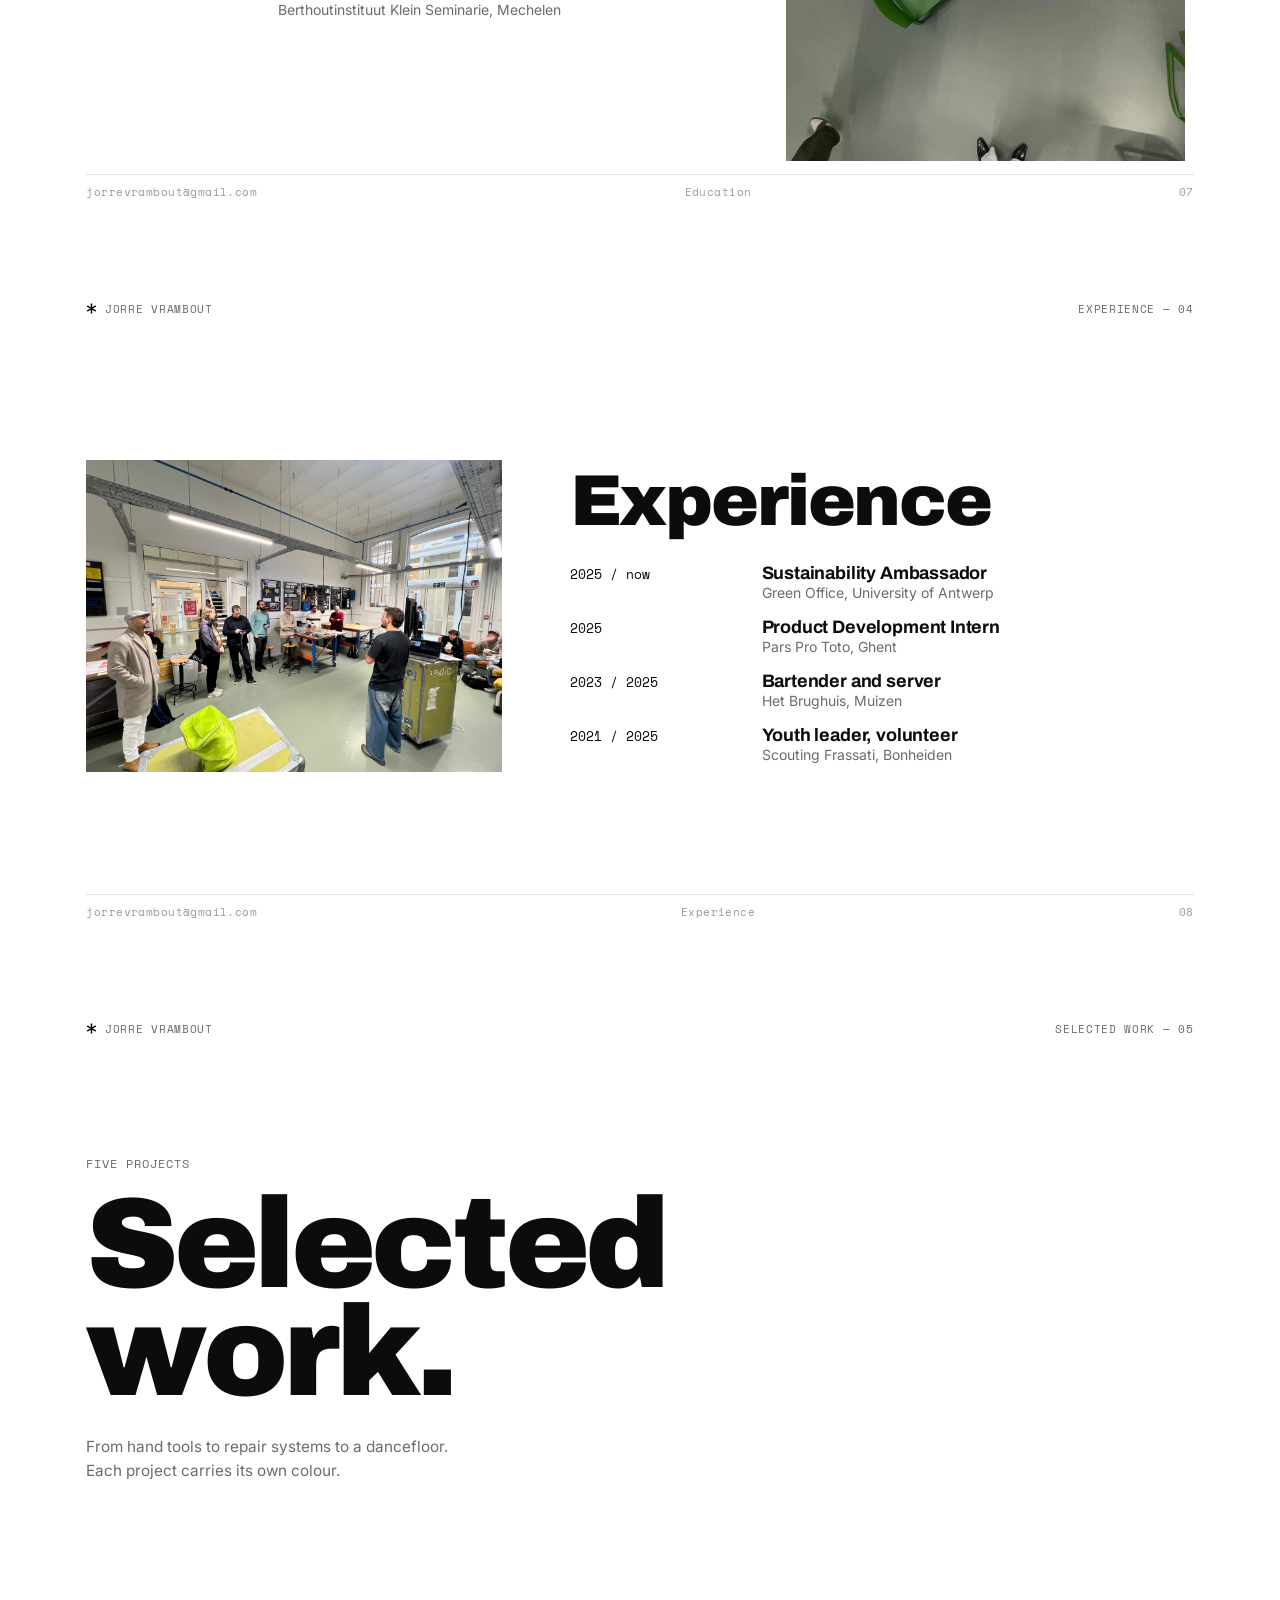
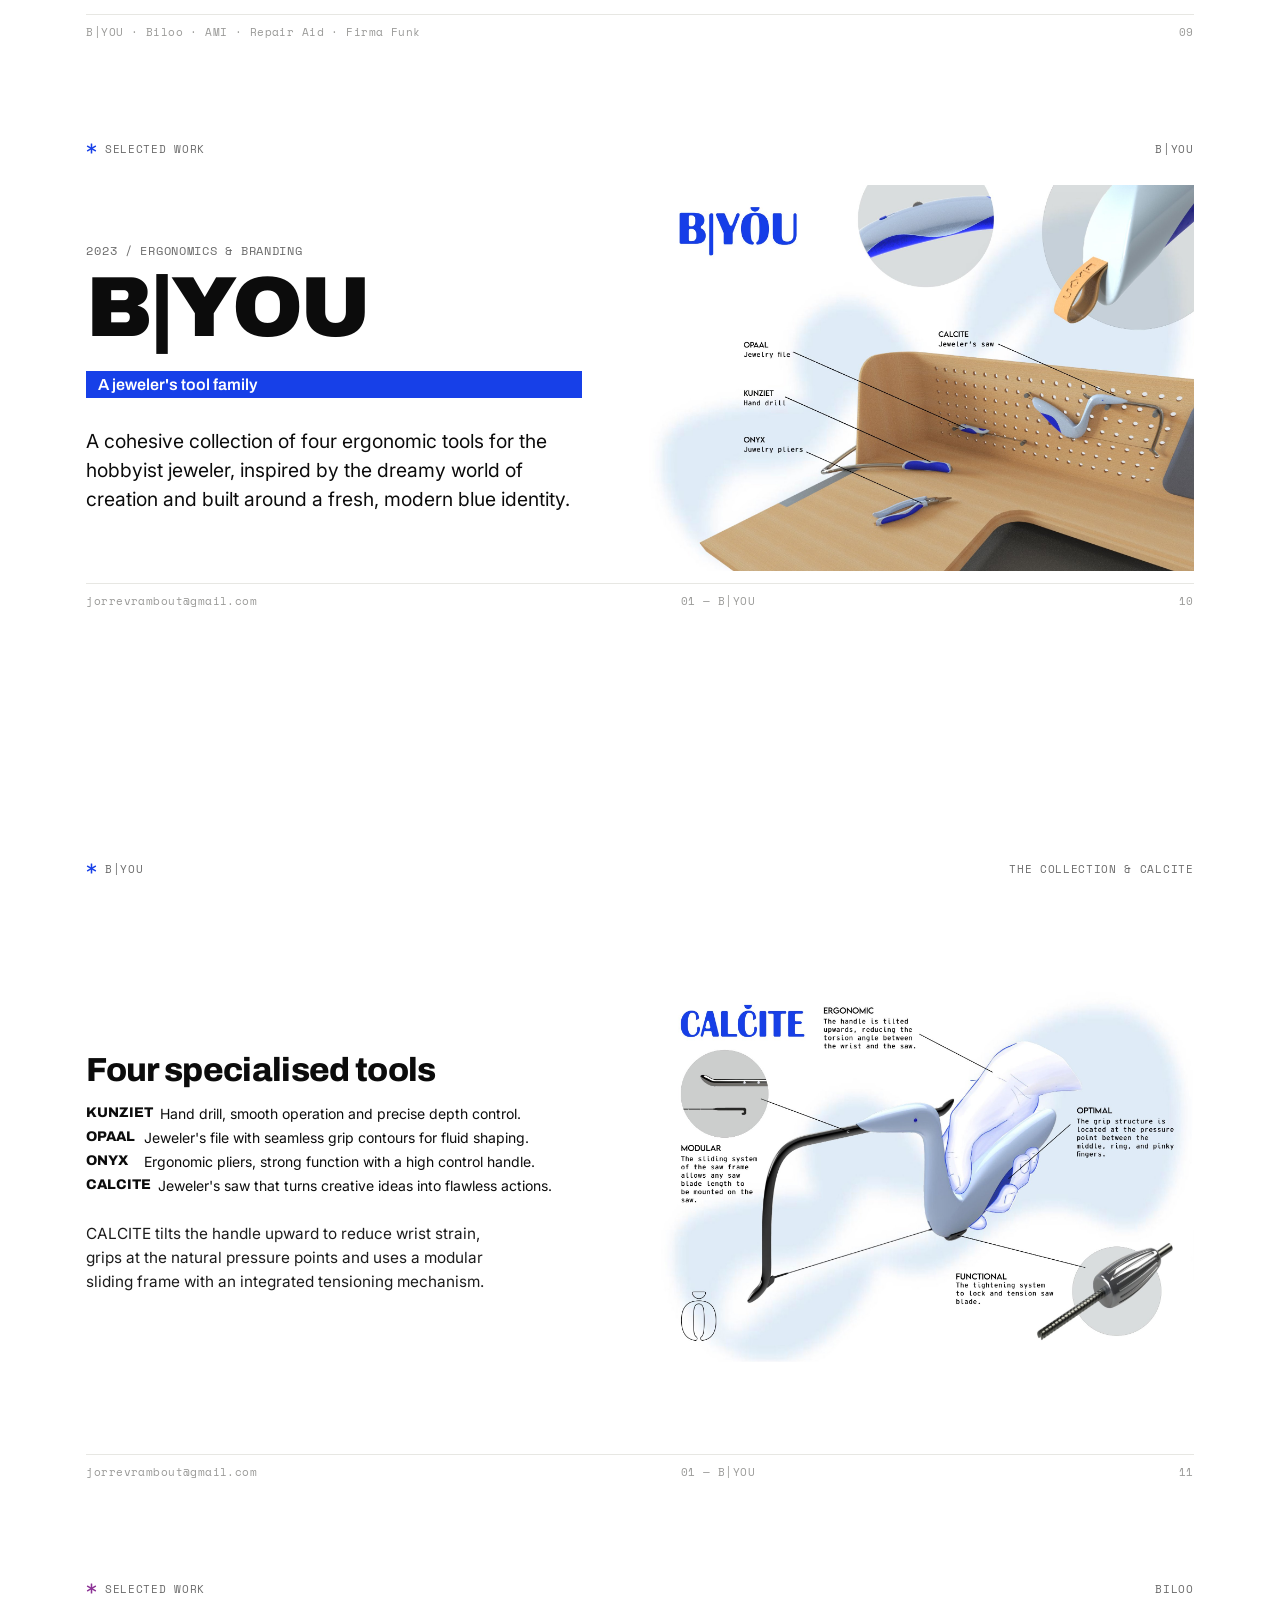
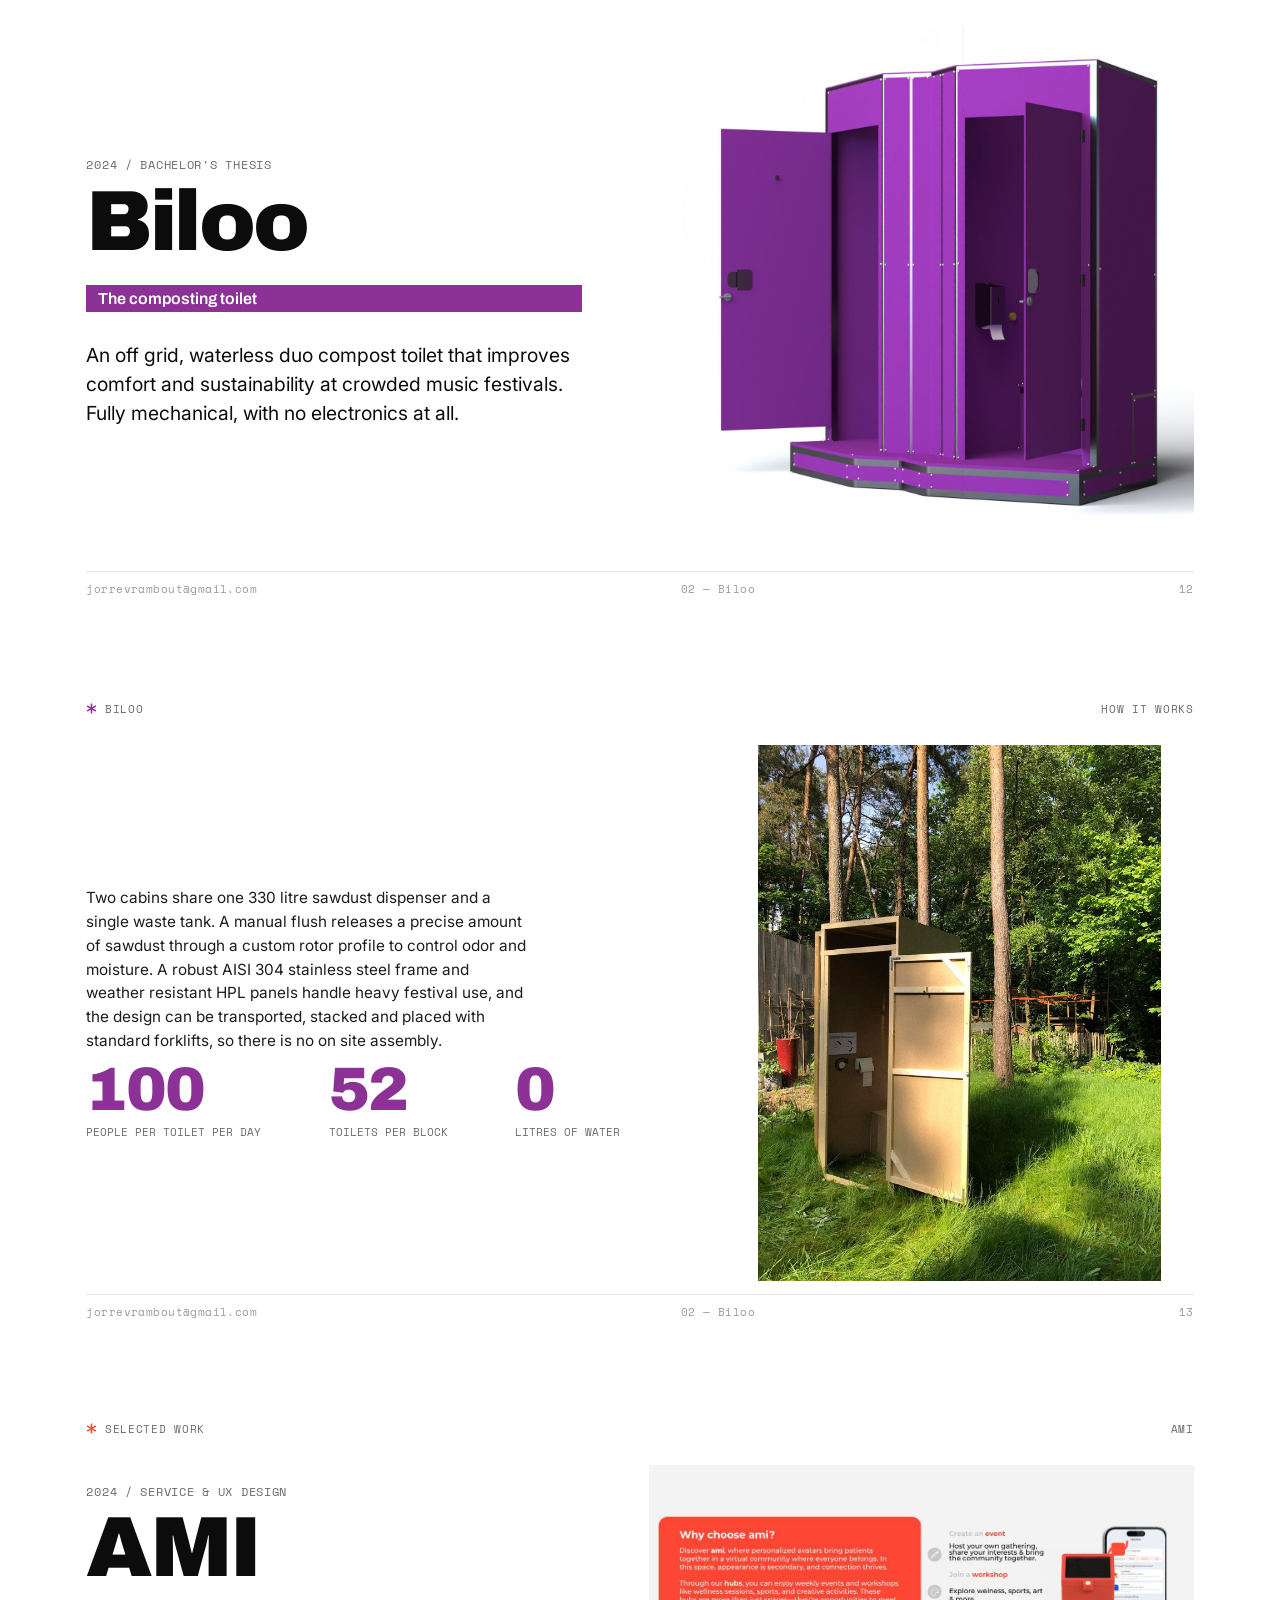
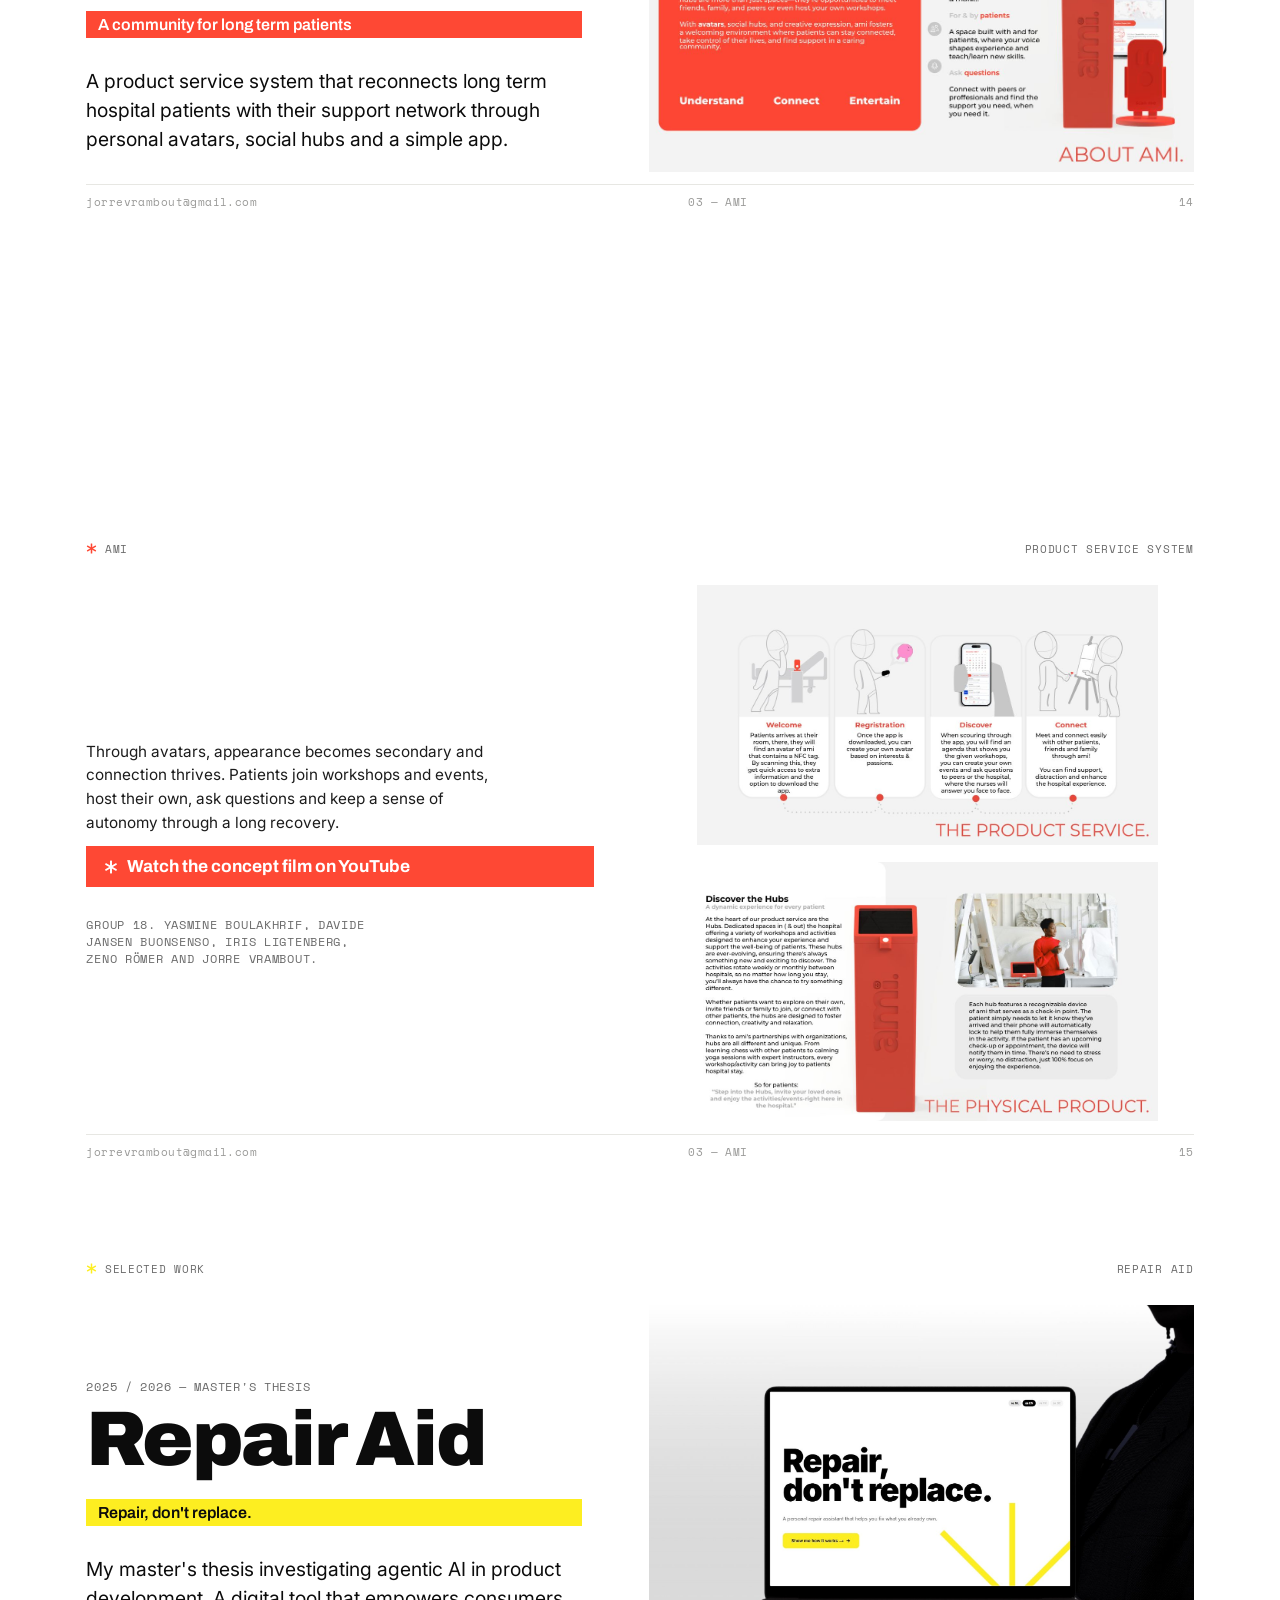
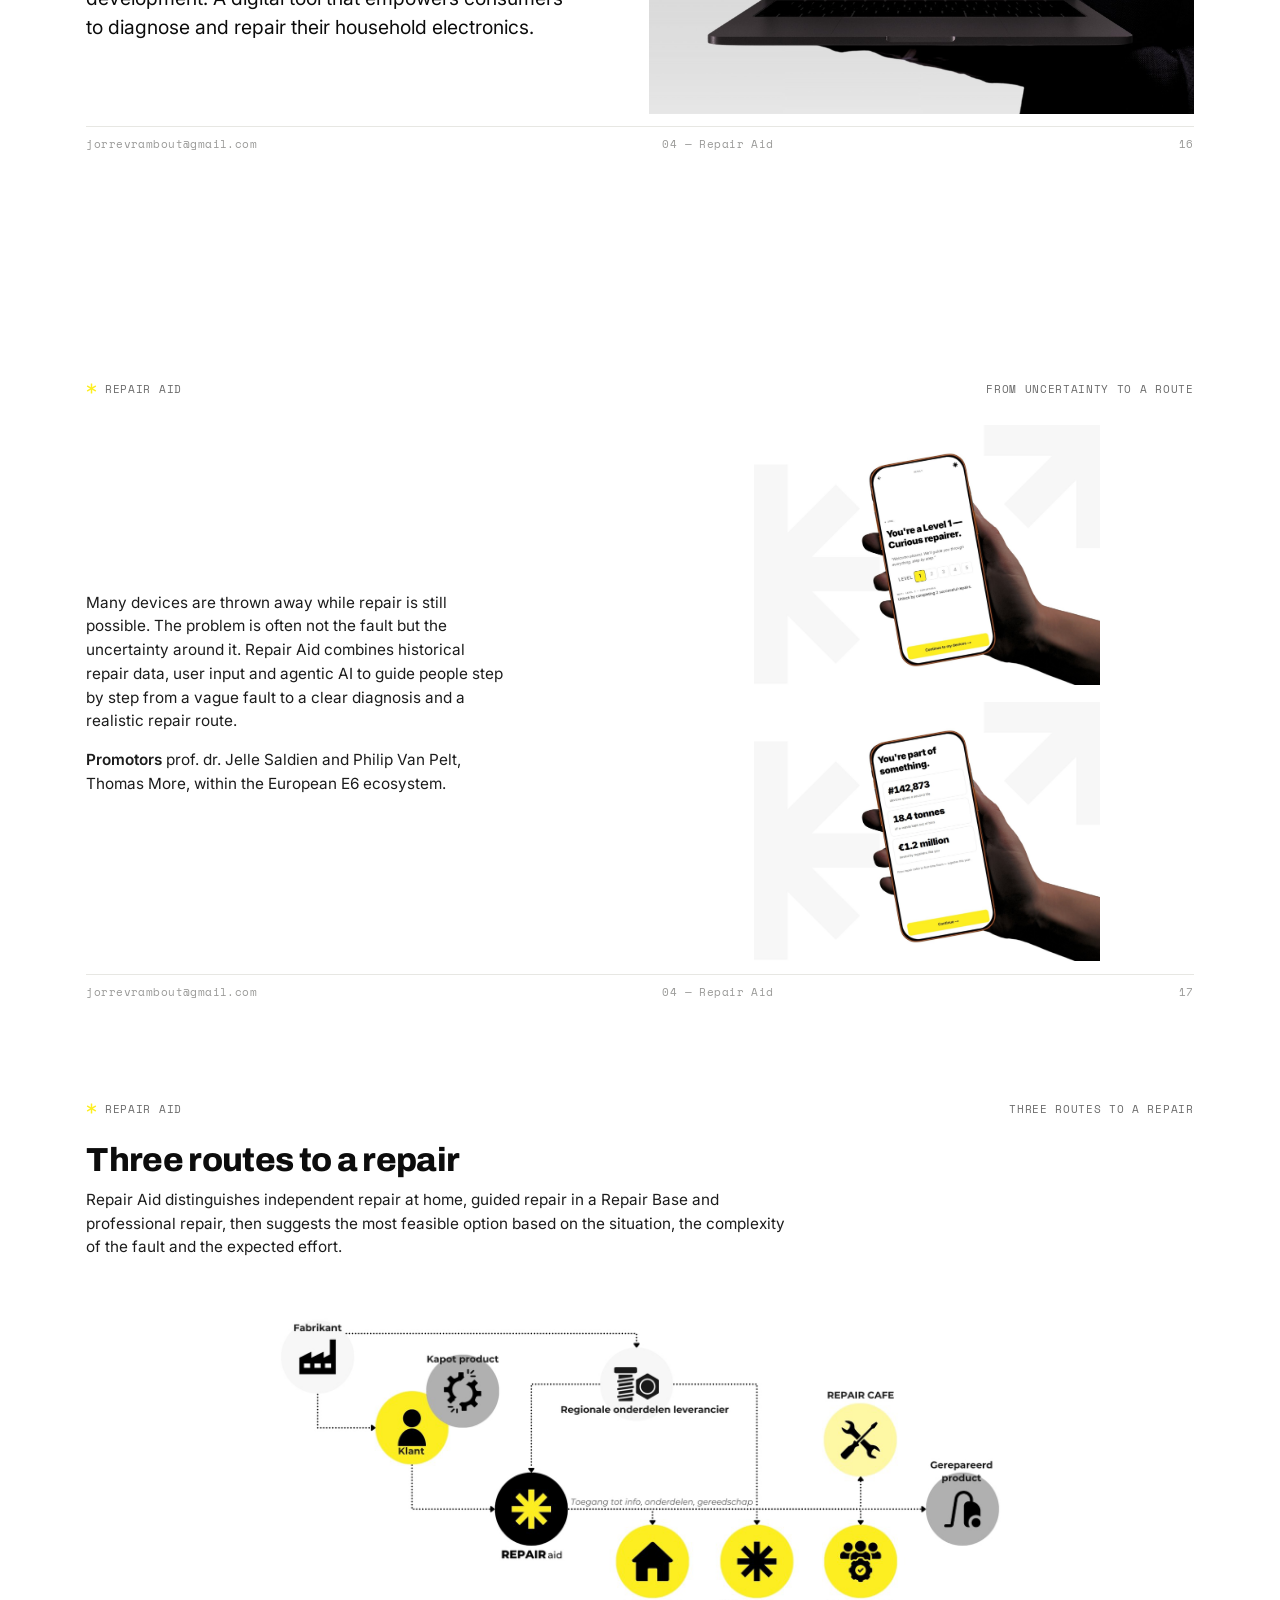
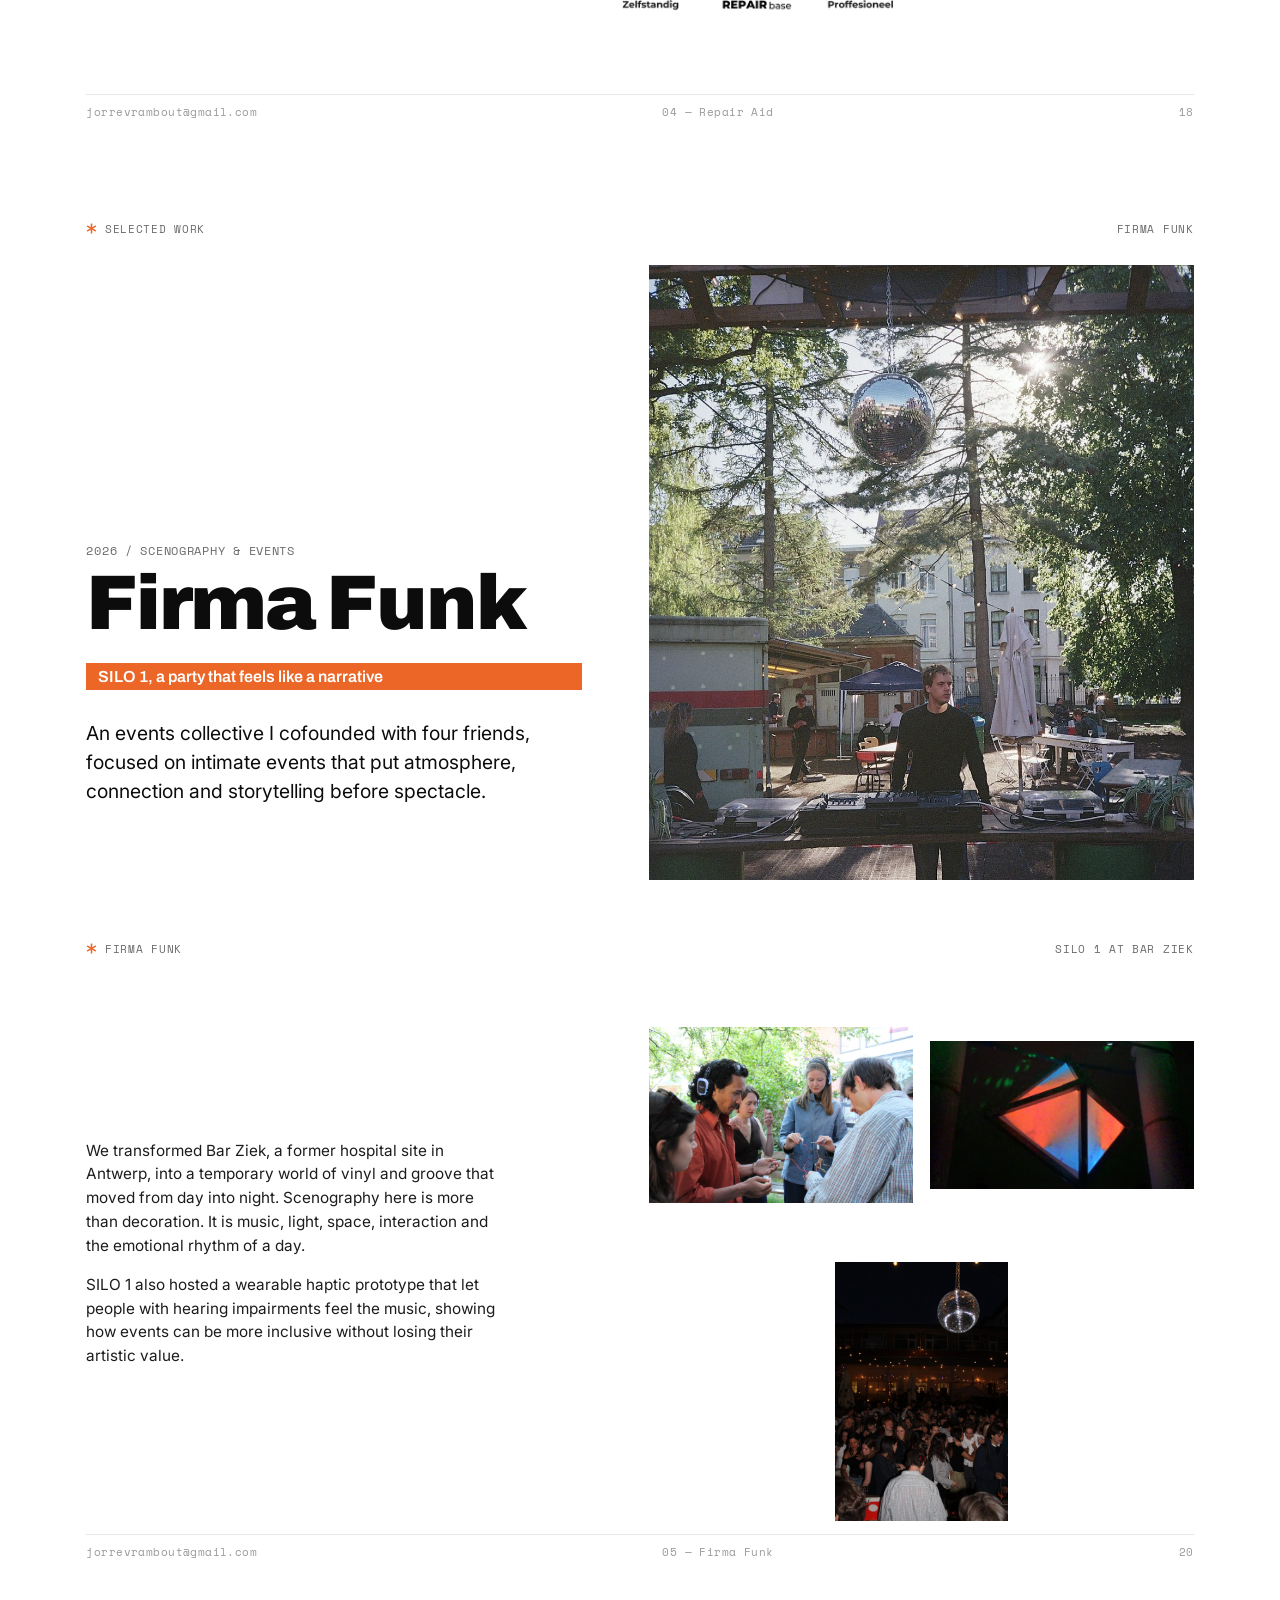
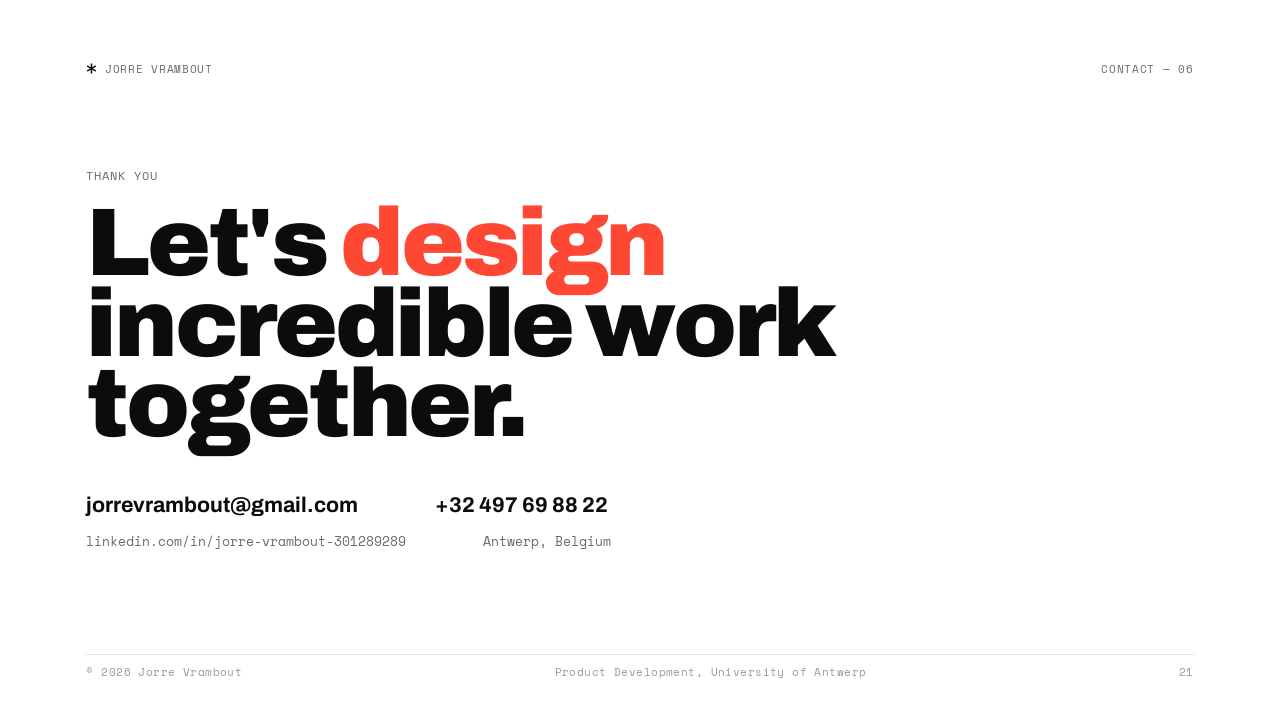
==== commit 9f35b52b: "Fix PDF footer line consistency across all slides - Increase pad bottom so content stays above the f" ====
--- a/portfolio-pdf.html
+++ b/portfolio-pdf.html
@@ -17,7 +17,7 @@
 html{font-family:var(--body);color:var(--ink)}
 .slide{width:13.333in;height:7.5in;position:relative;overflow:hidden;background:#fff;page-break-after:always;--accent:#0c0c0c;--on-accent:#fff}
 .slide:last-child{page-break-after:auto}
-.pad{position:absolute;inset:0;padding:.62in .9in .5in;display:flex;flex-direction:column}
+.pad{position:absolute;inset:0;padding:.62in .9in .82in;display:flex;flex-direction:column}
 img{display:block}
 em{font-style:normal;font-weight:600}
 .ast{width:1em;height:1em;display:inline-block;vertical-align:-.12em}
@@ -40,7 +40,7 @@
 .kicker{font-family:var(--mono);font-size:9pt;text-transform:uppercase;letter-spacing:.06em;color:var(--muted)}
 
 /* layout helpers */
-.row{display:flex;gap:.7in;flex:1;min-height:0}
+.row{display:flex;gap:.7in;flex:1;min-height:0;overflow:hidden}
 .col{display:flex;flex-direction:column}
 .center{flex:1;display:flex;flex-direction:column;justify-content:center}
 .spread{flex:1;display:flex;flex-direction:column;justify-content:space-between}
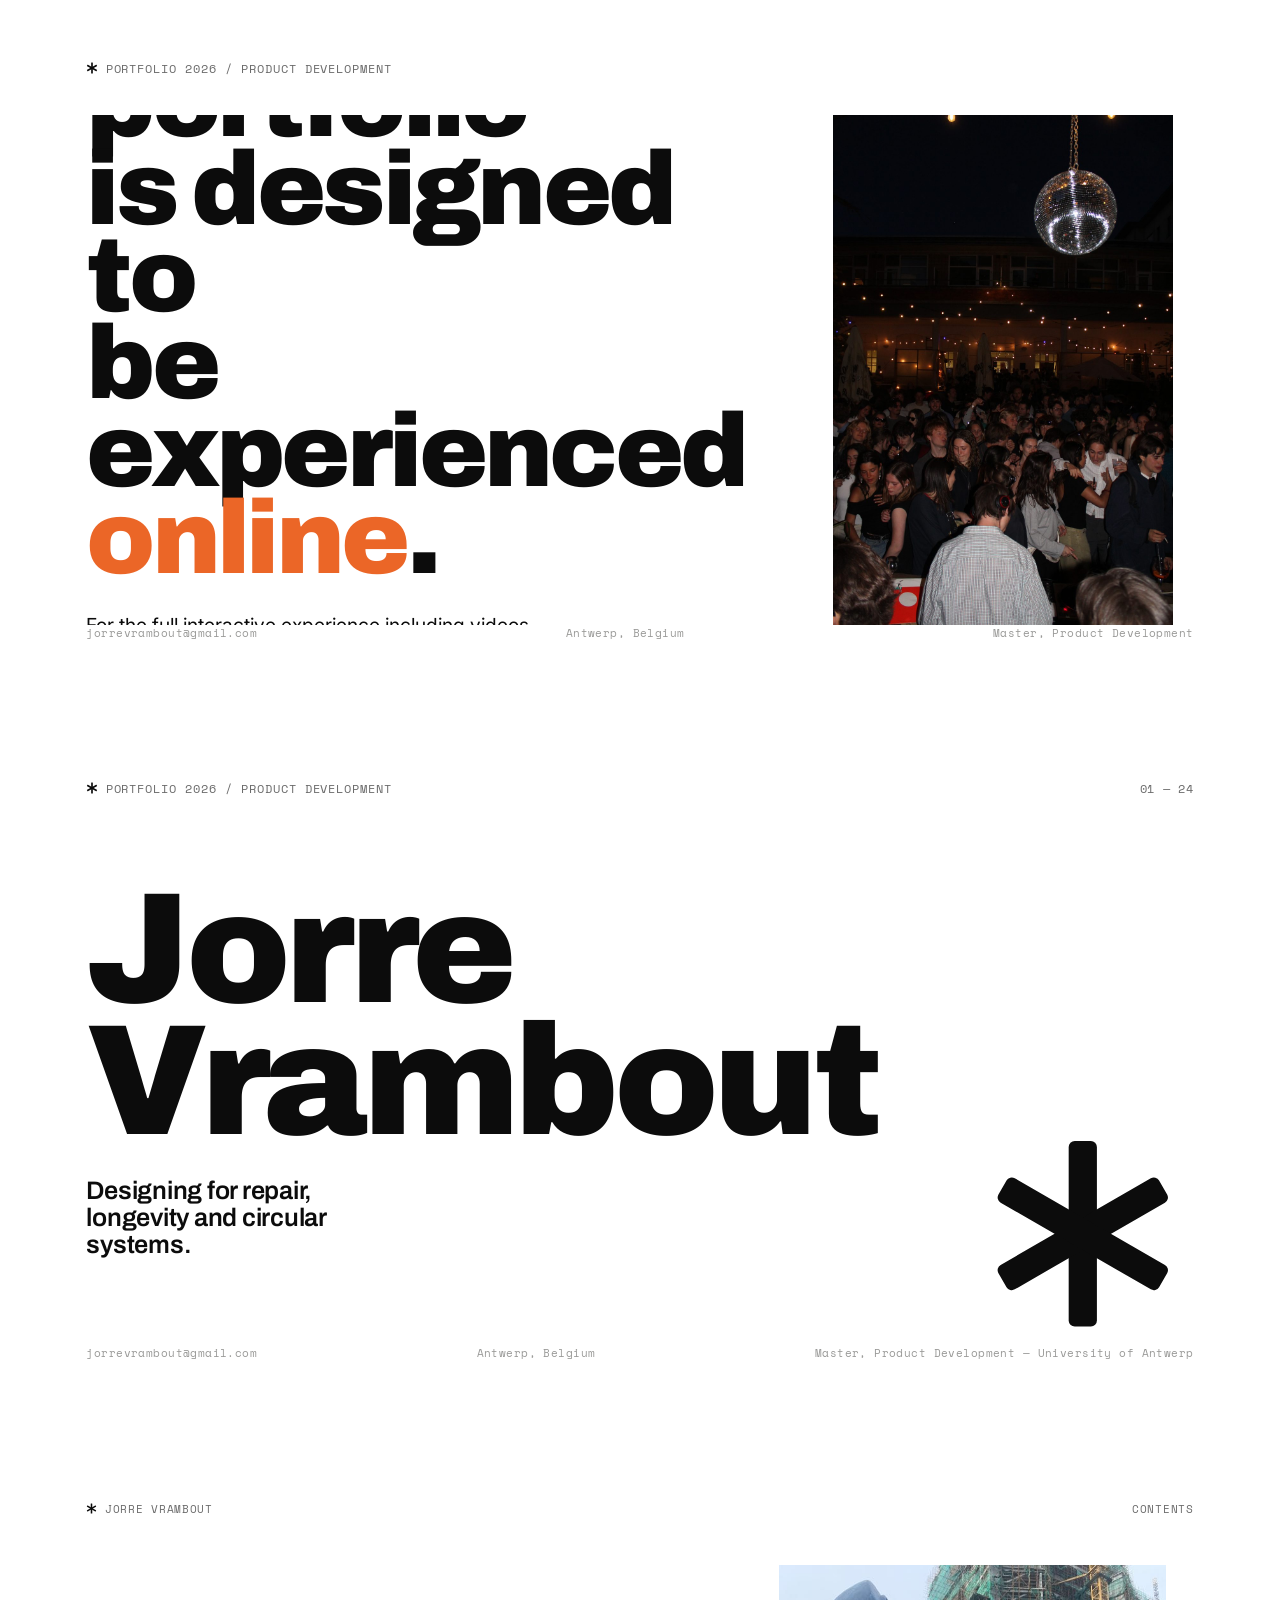
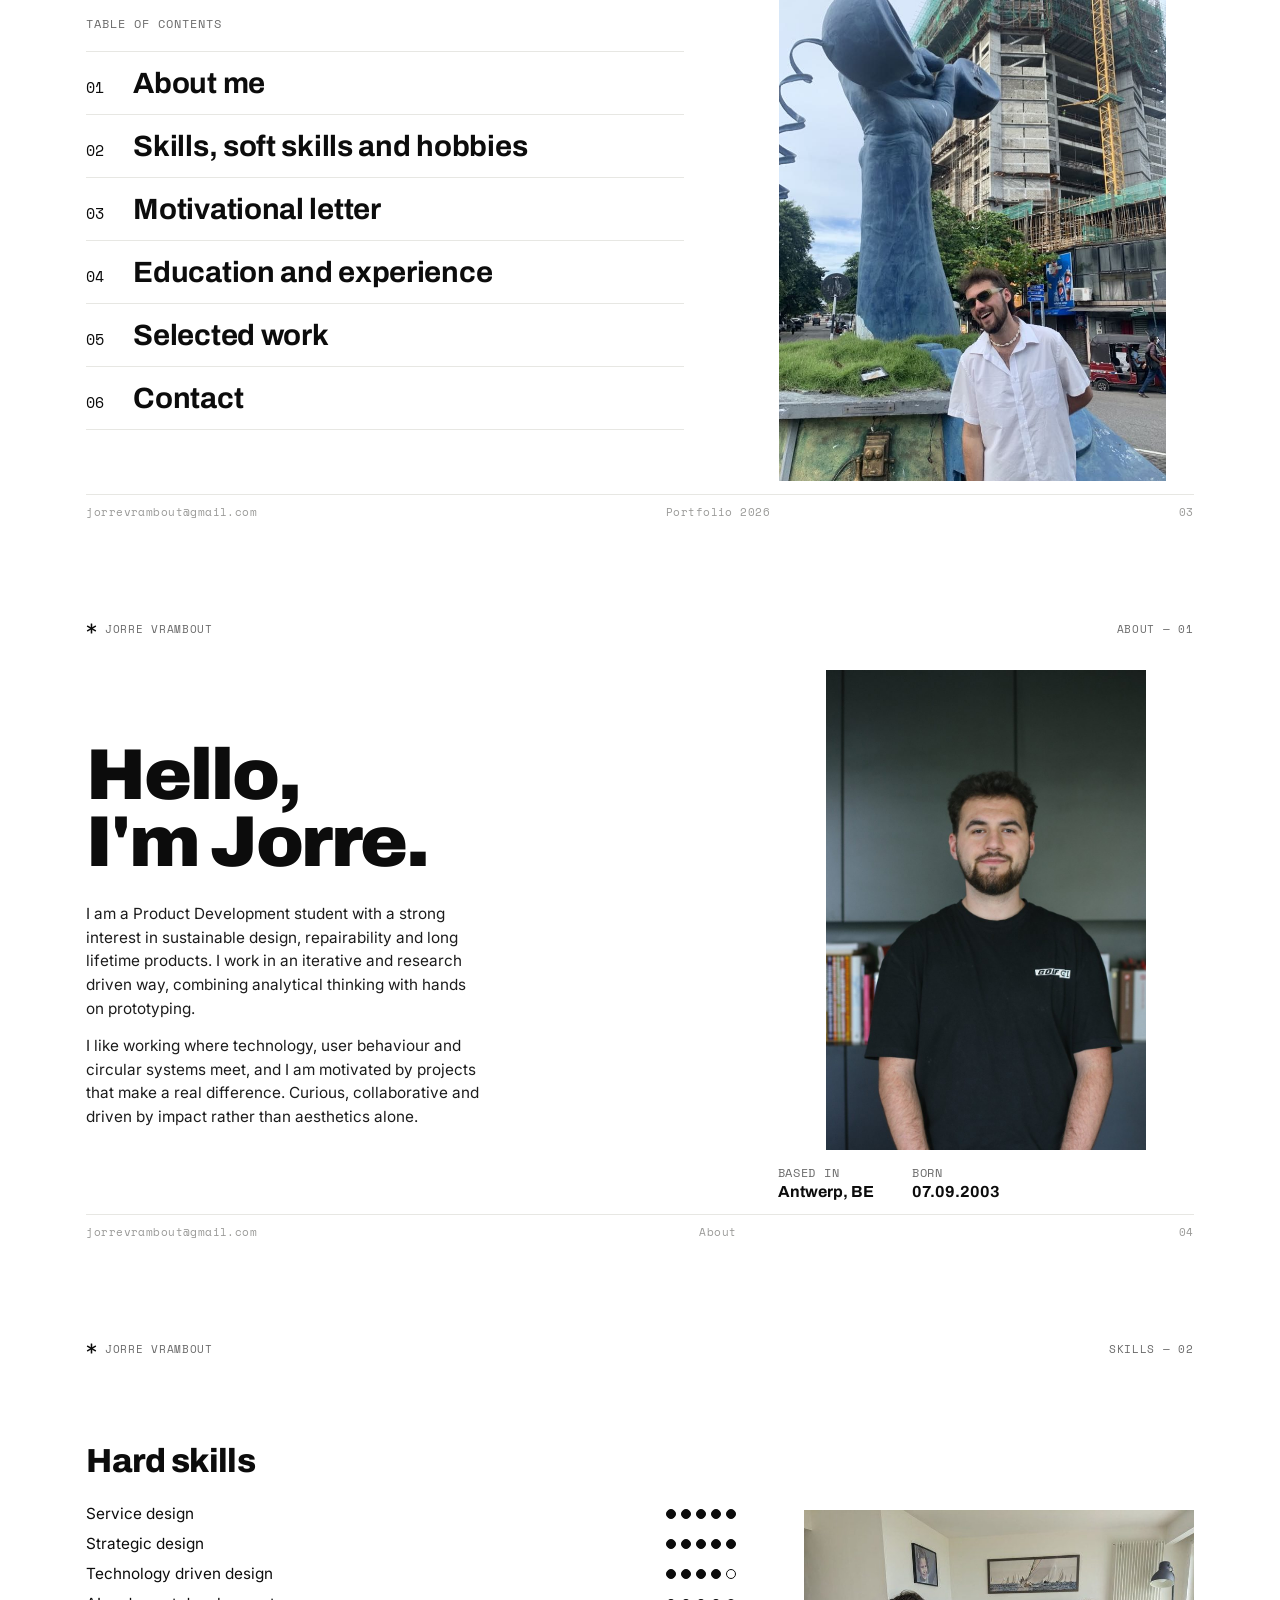
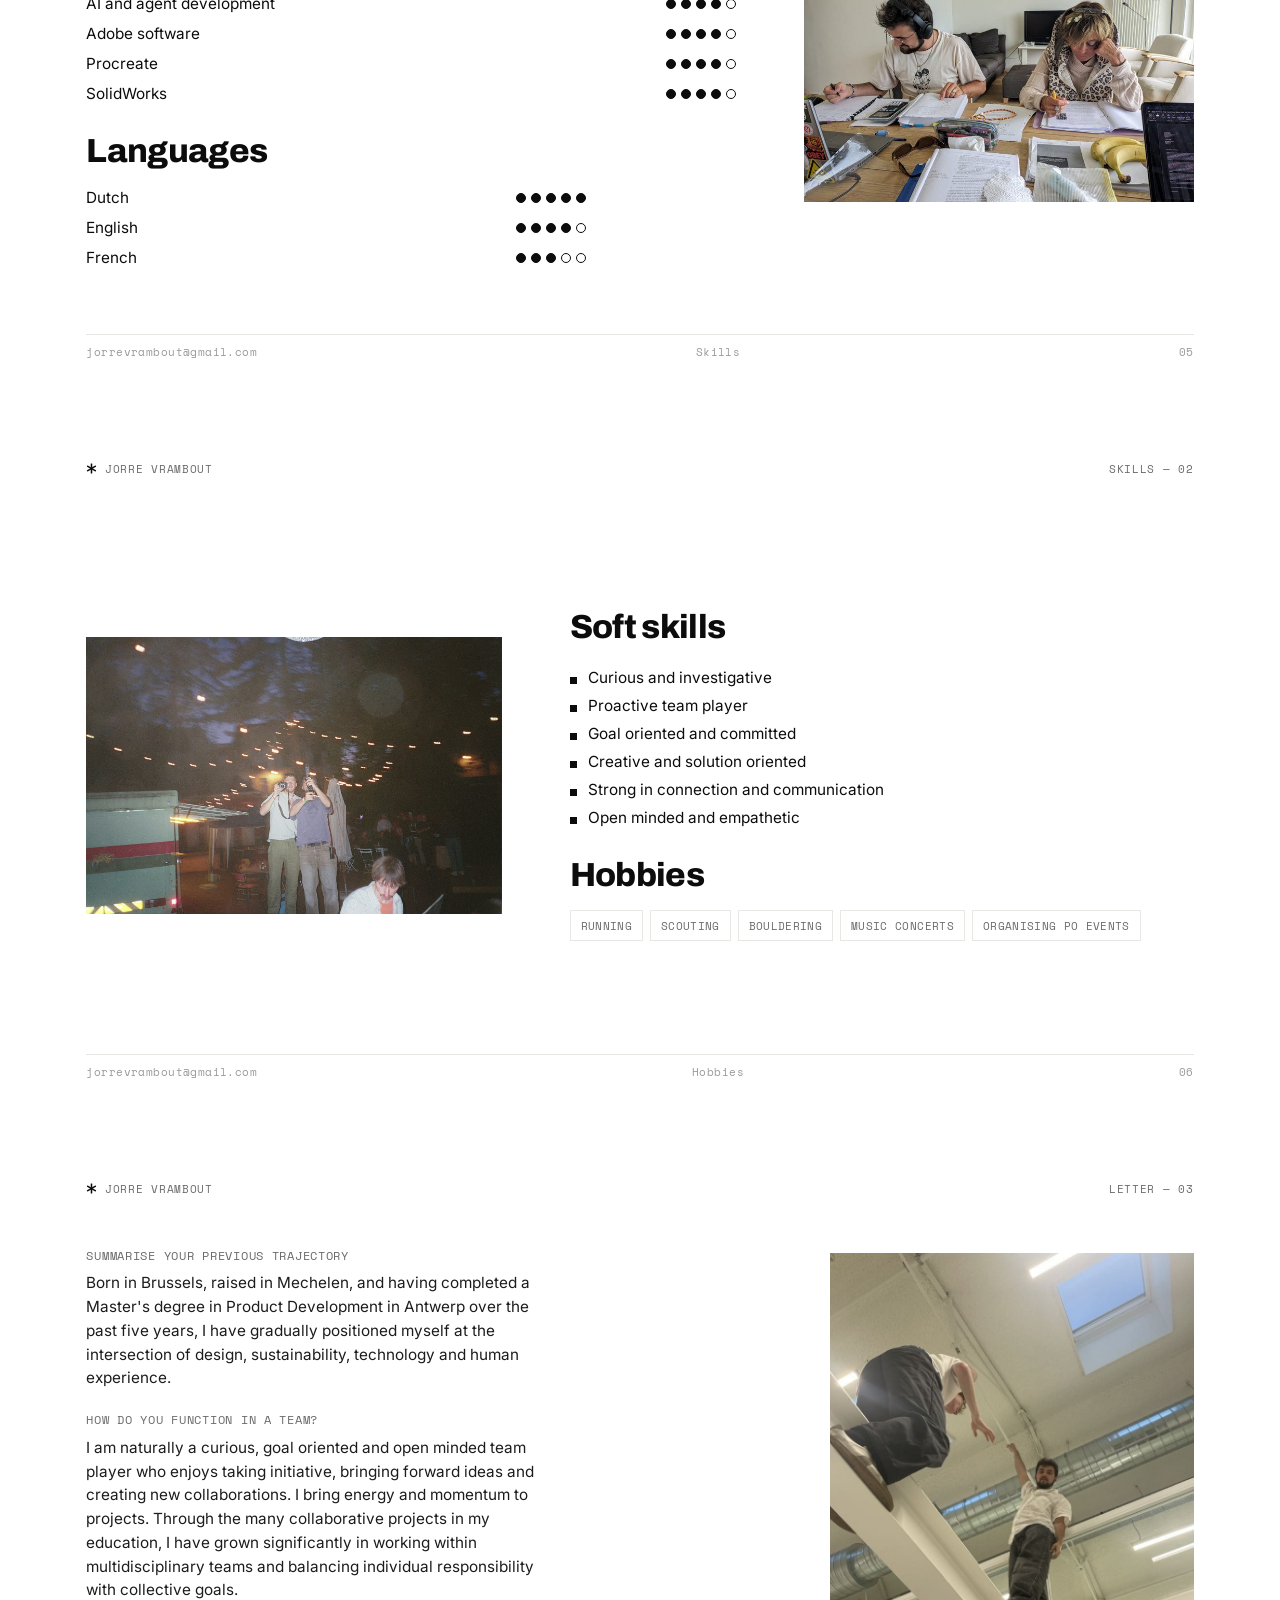
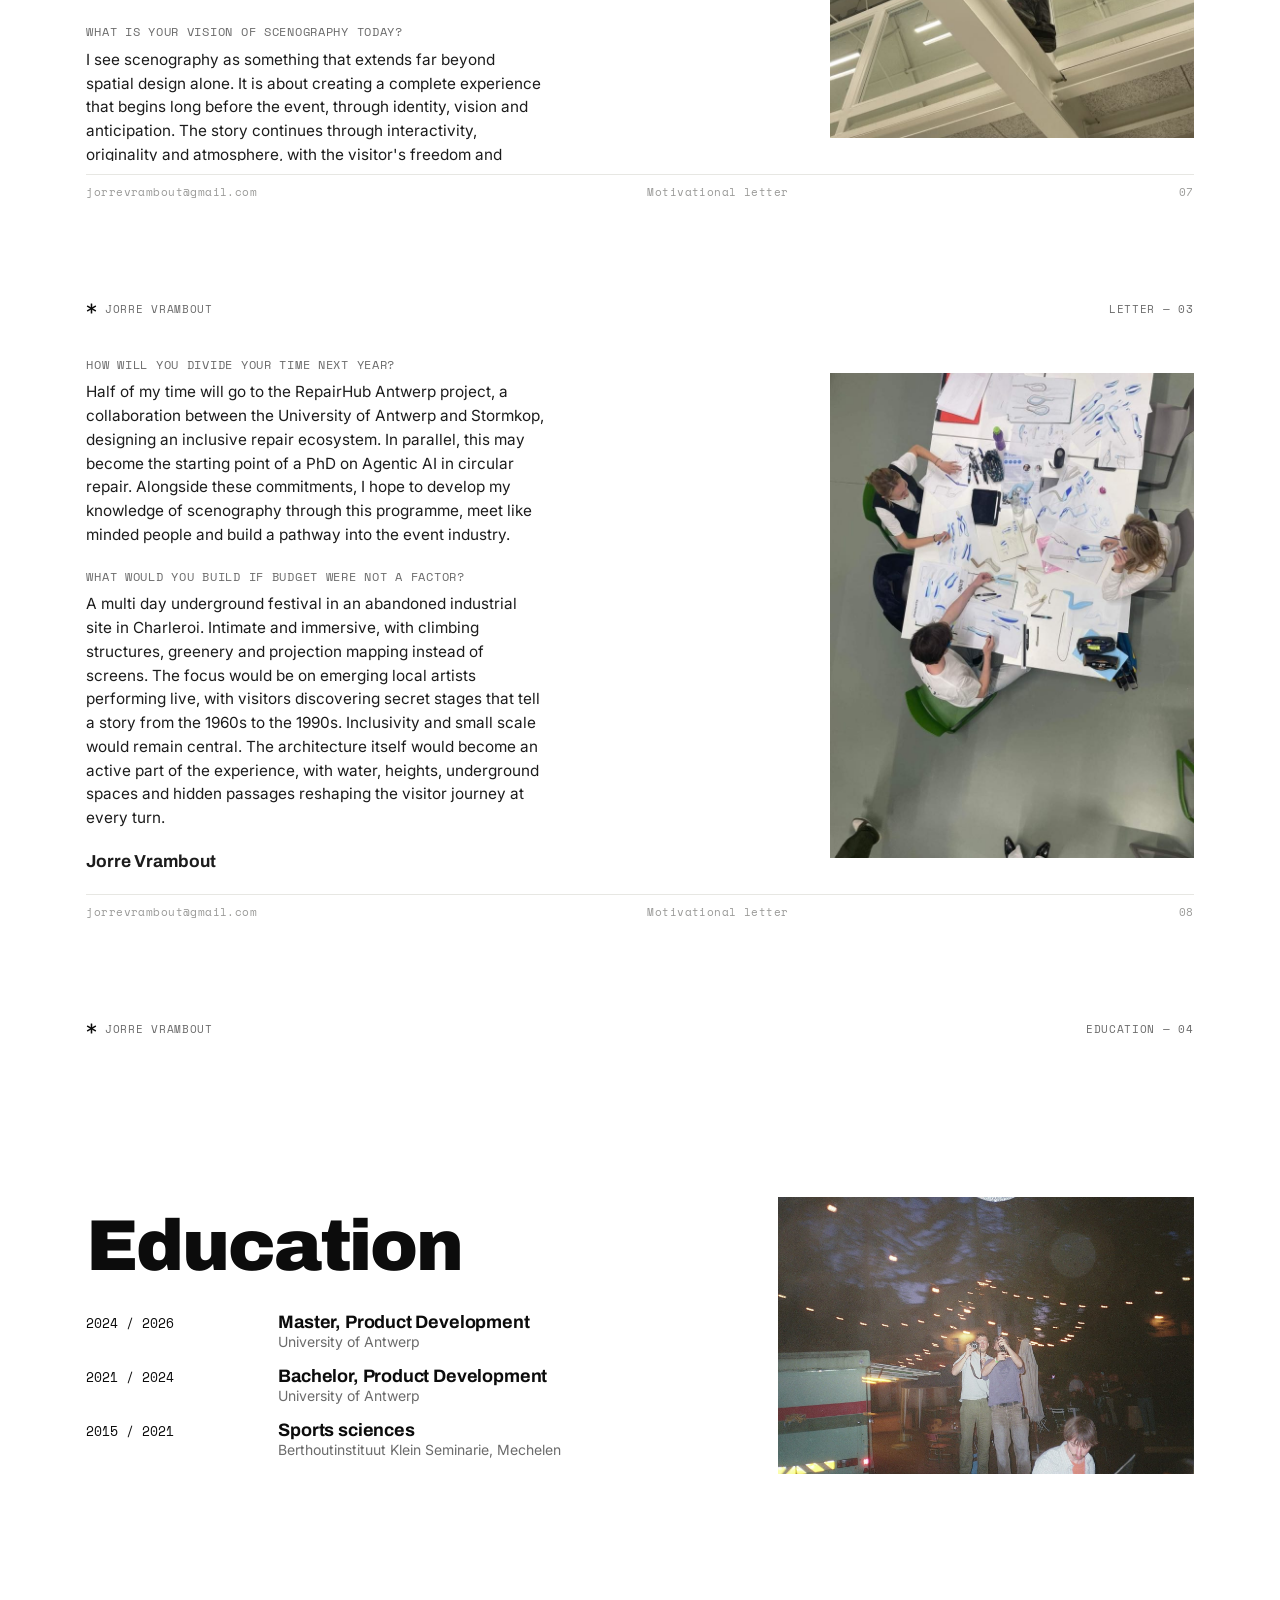
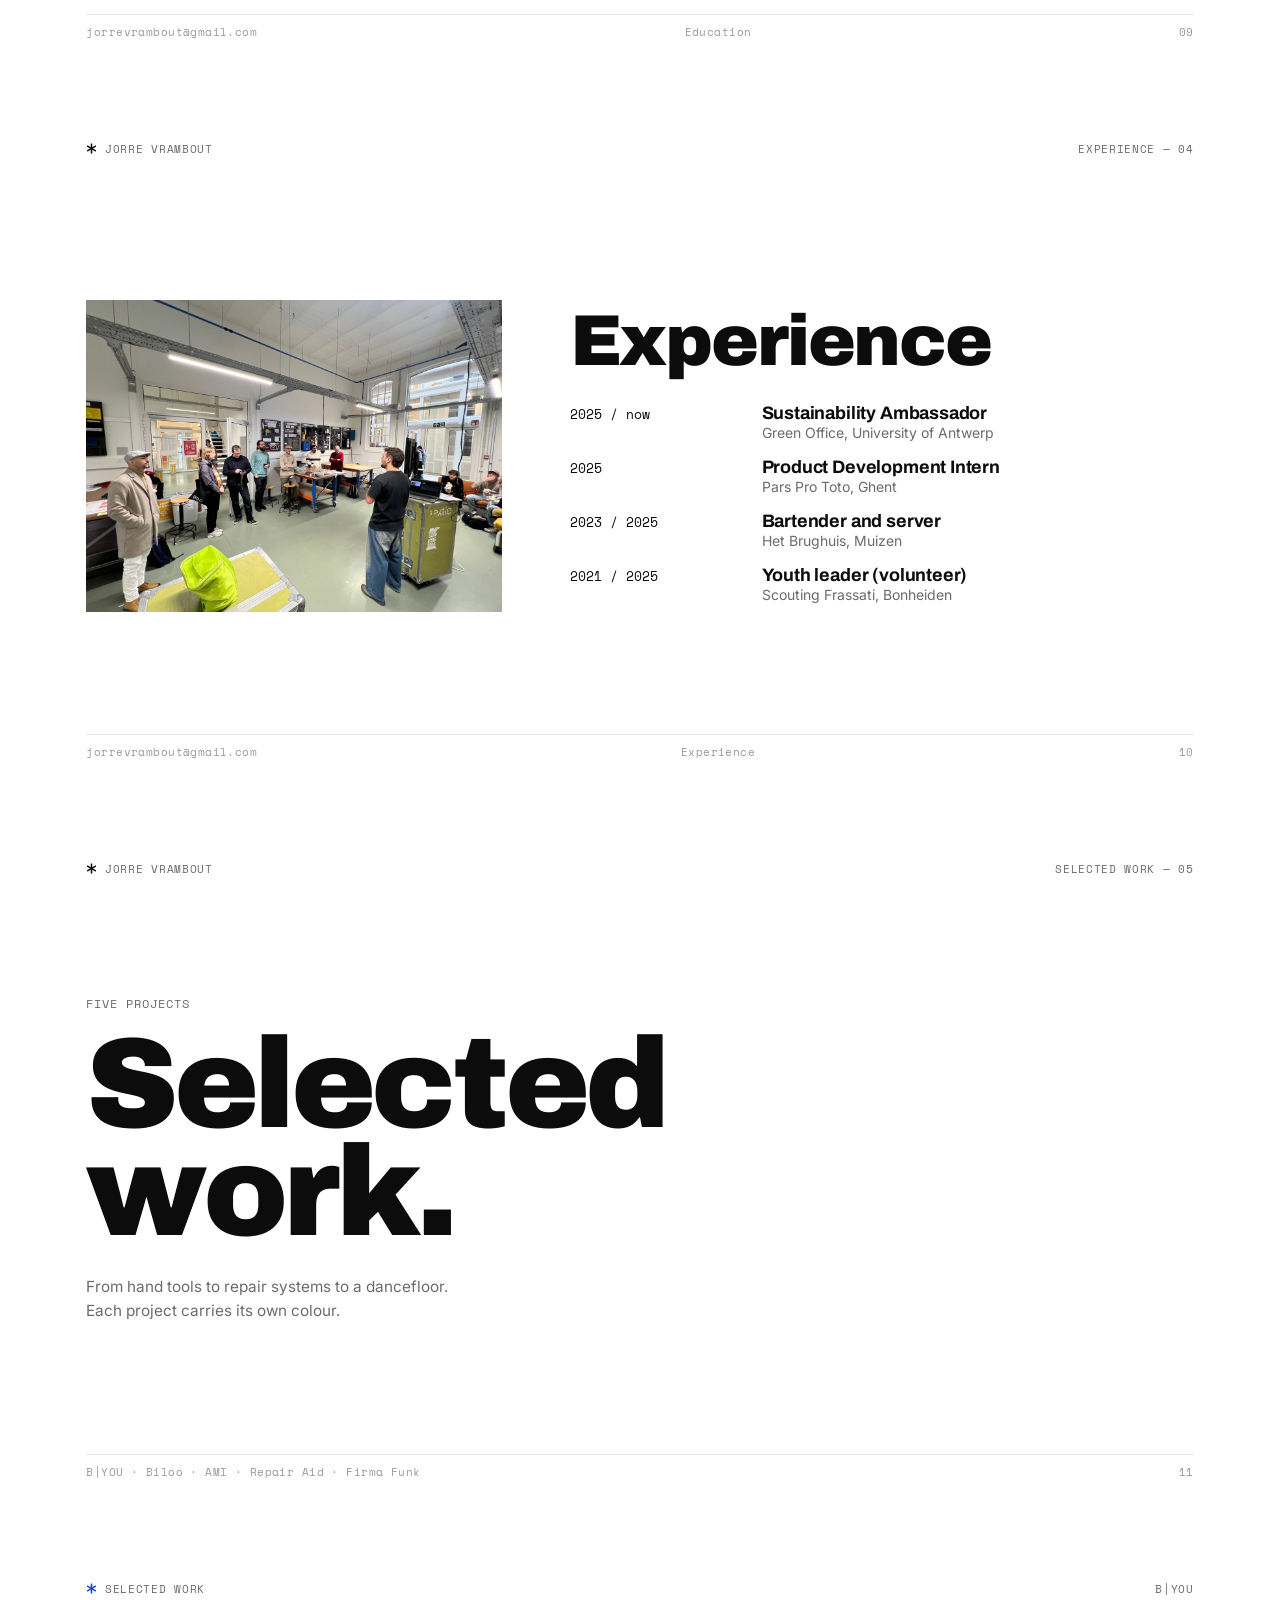
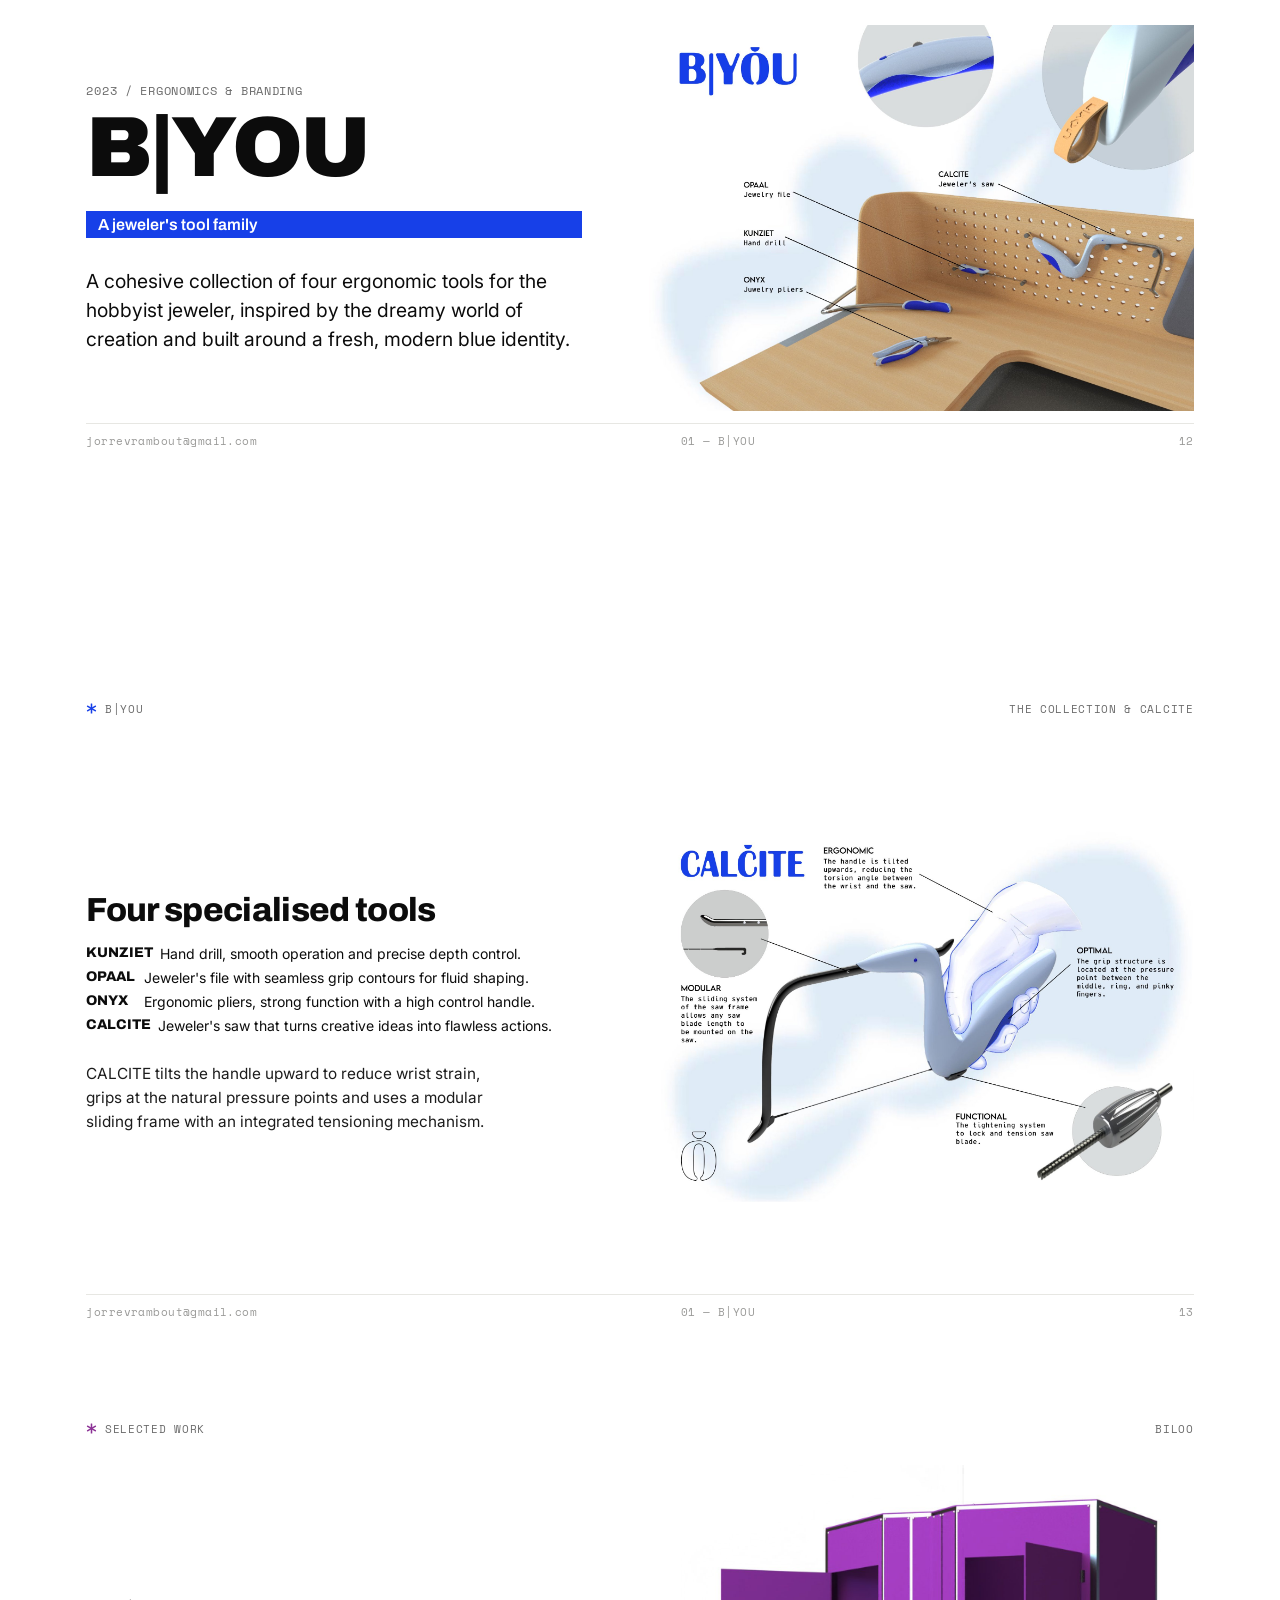
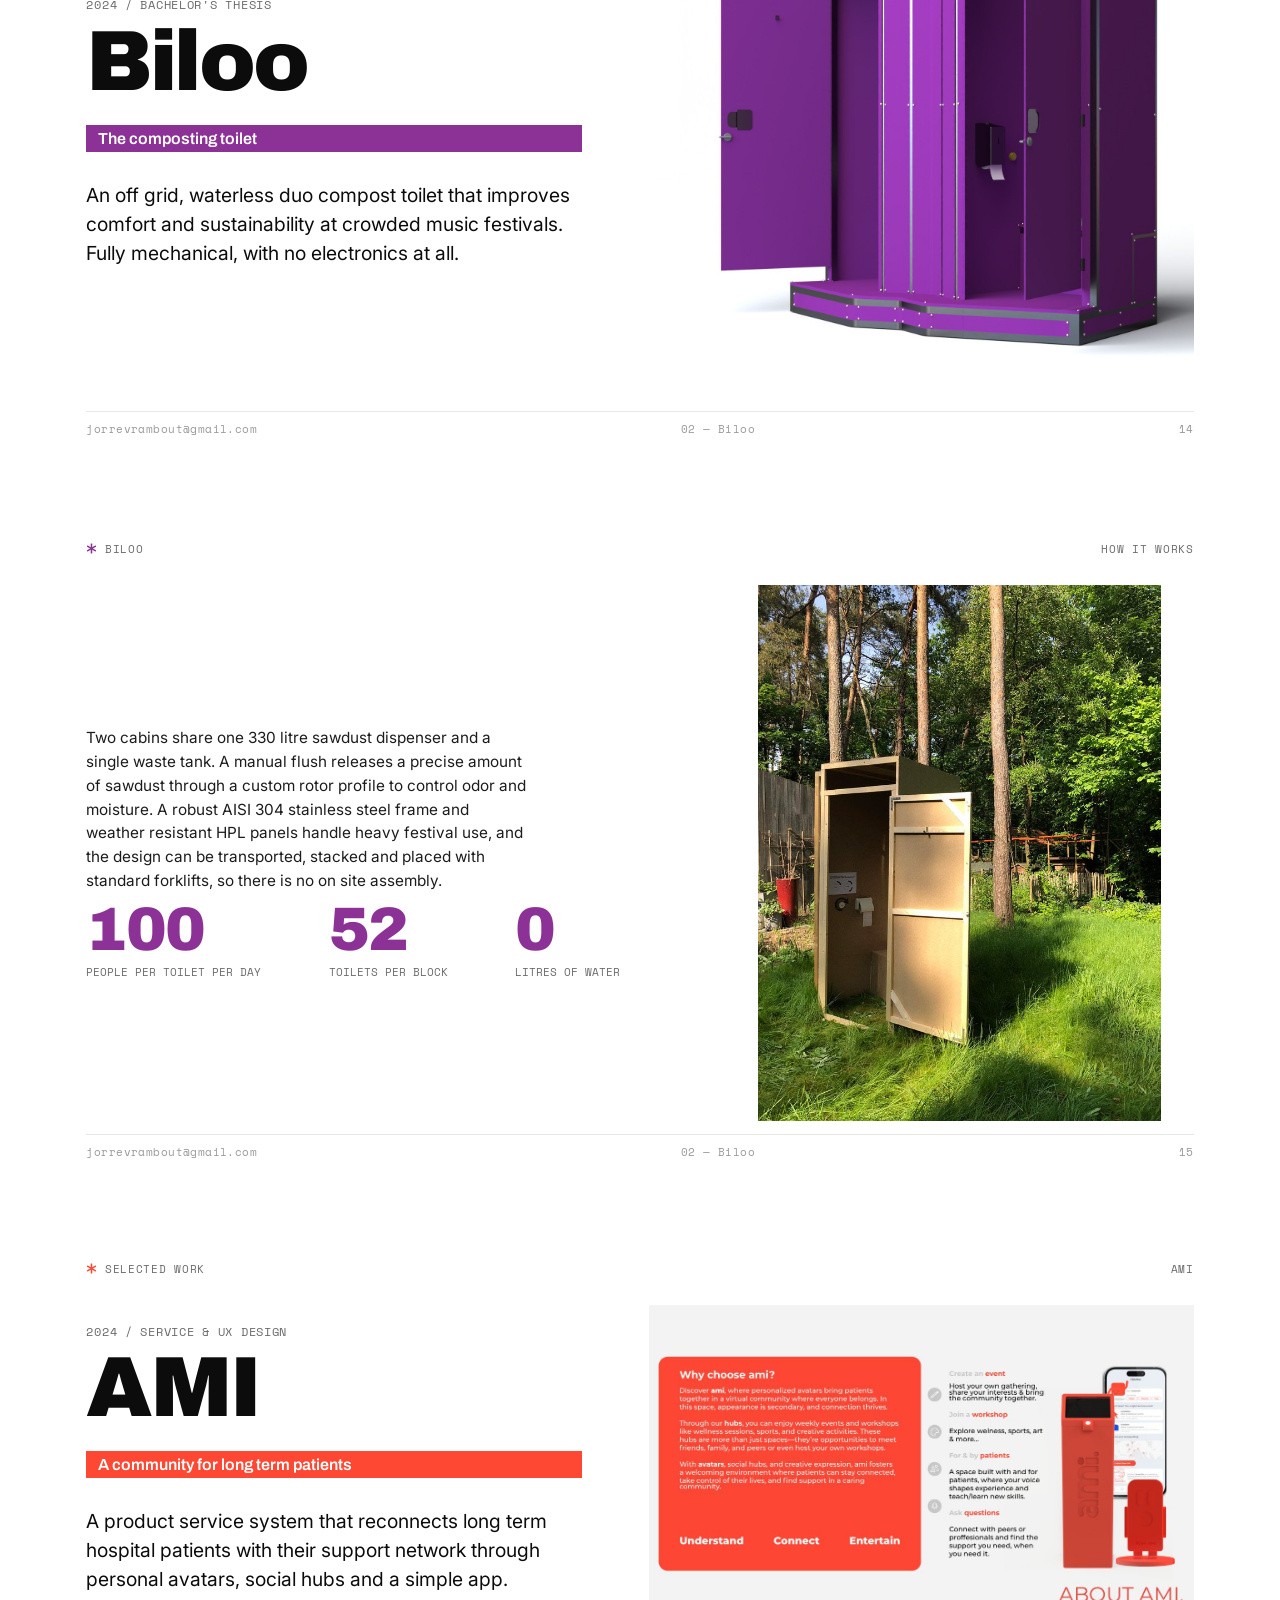
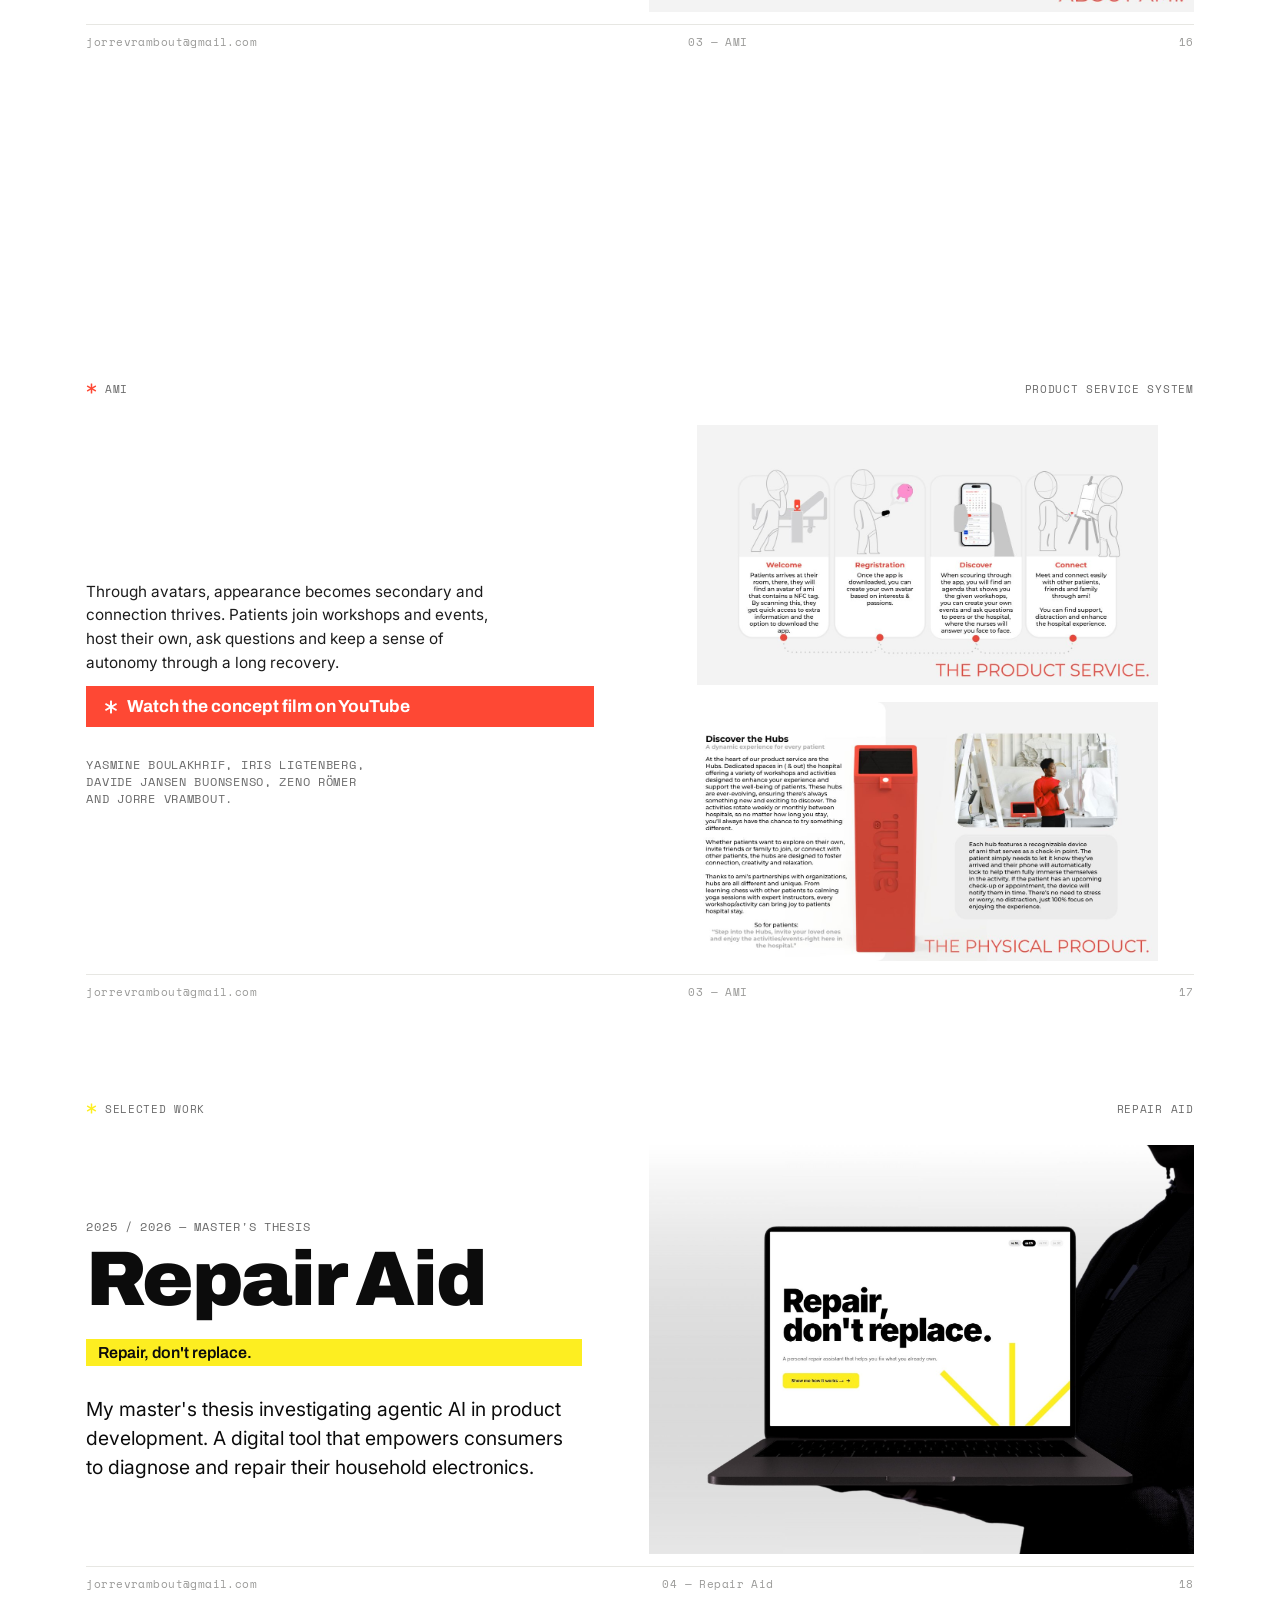
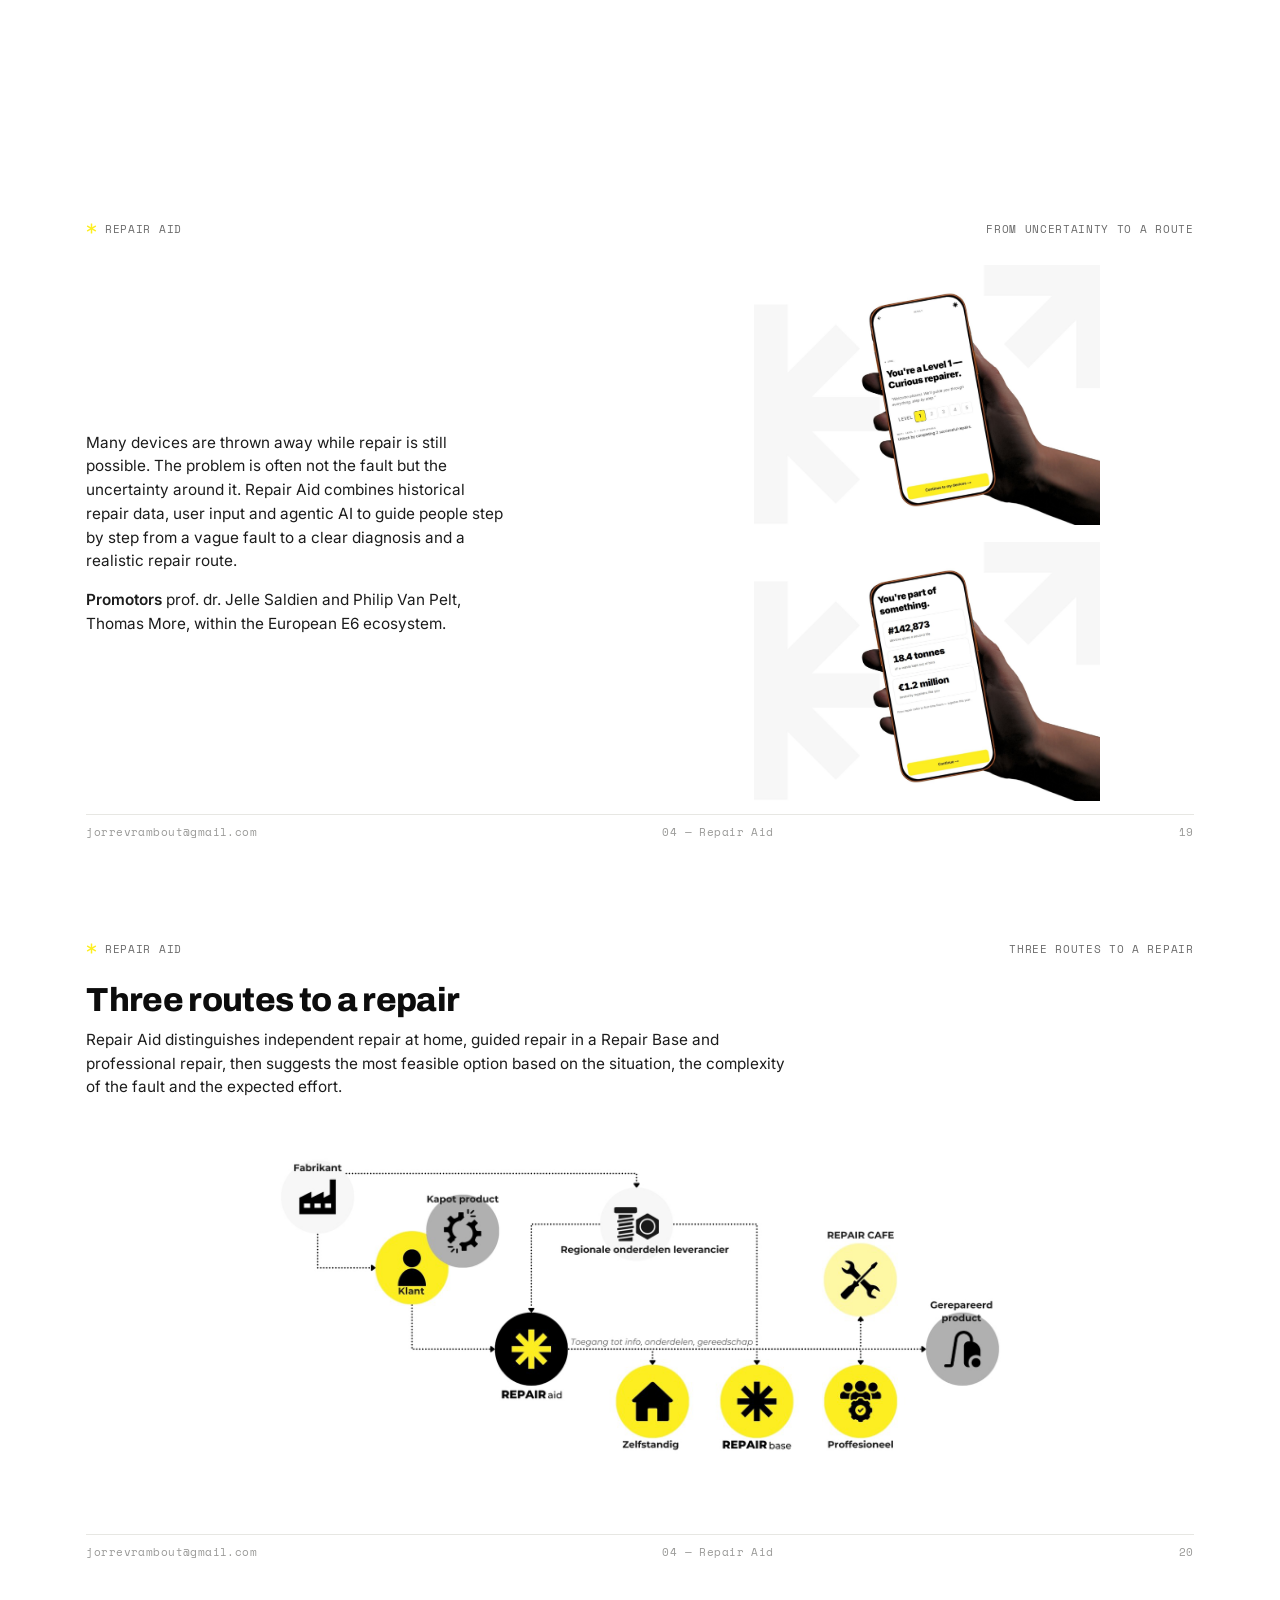
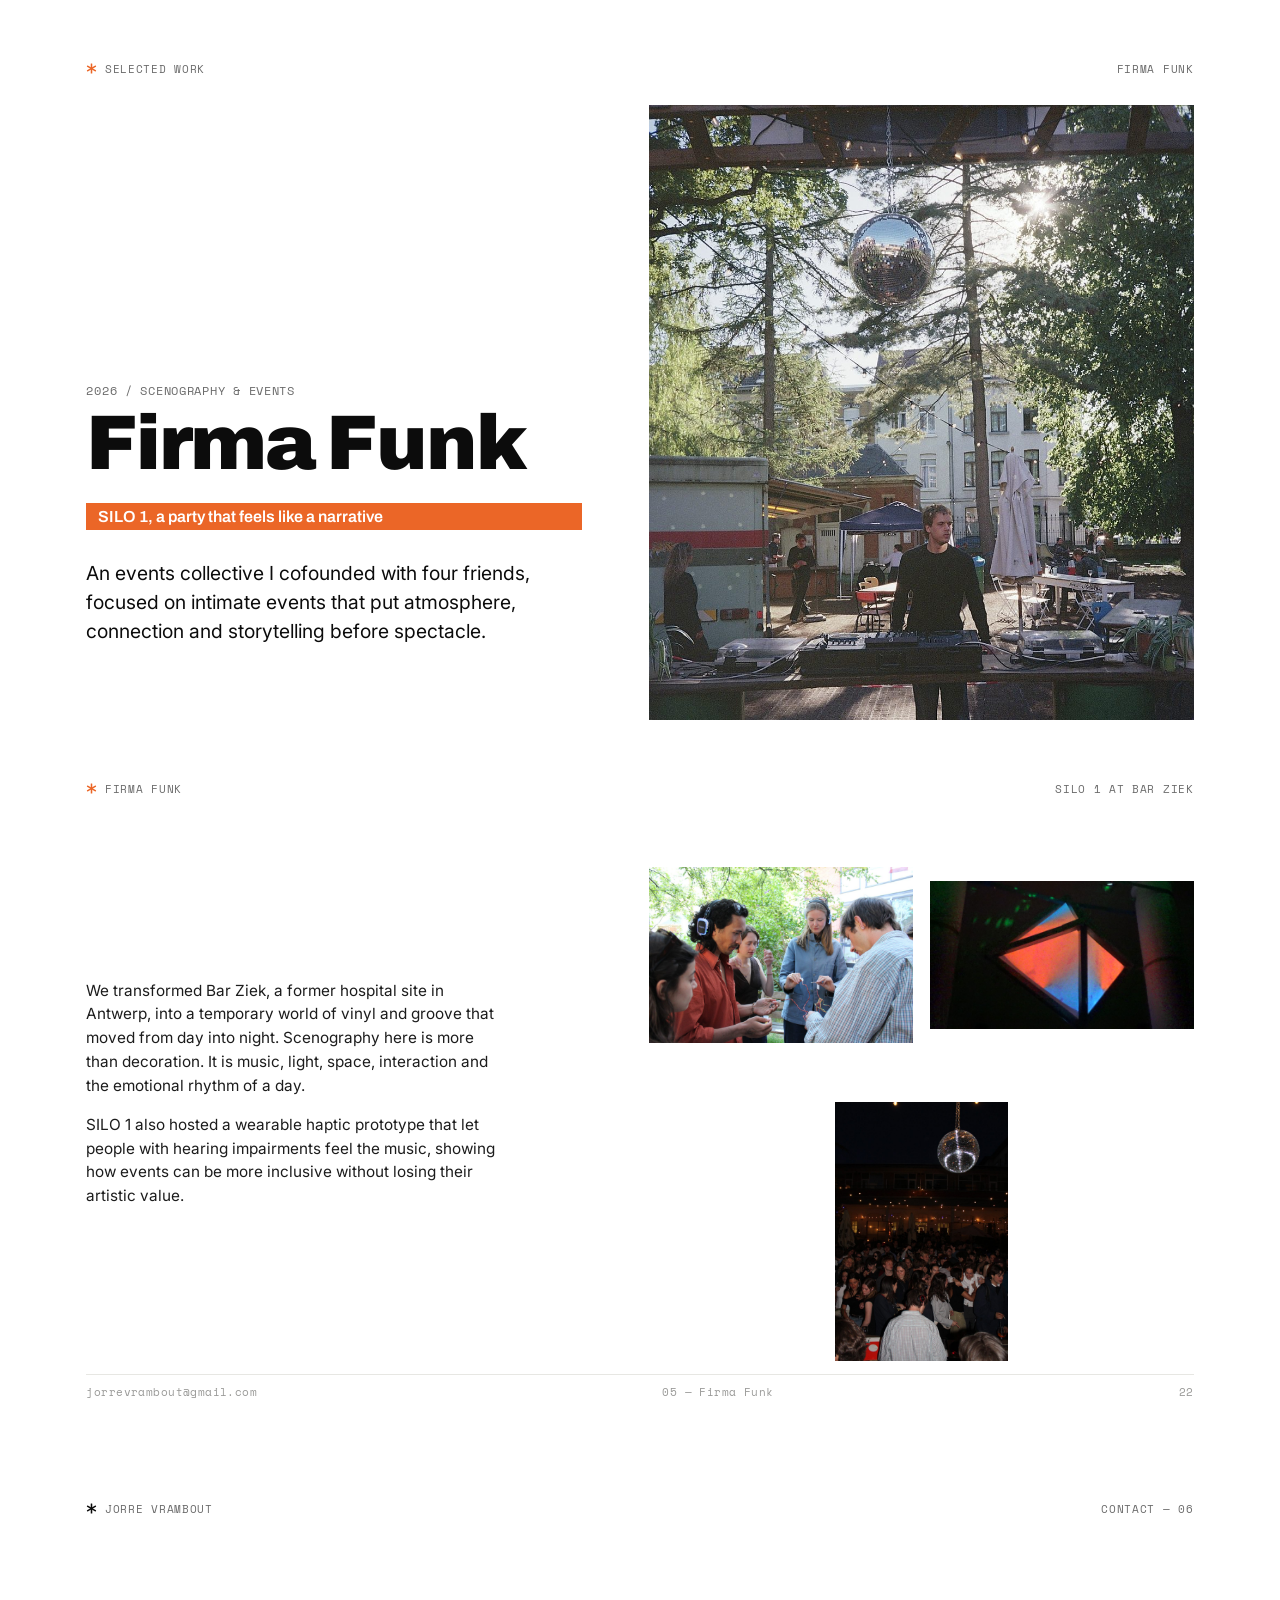
==== commit 196fa748: "Center nav links, fix card navigation, update PDF with letter + cover Website - Nav links centered o" ====
--- a/portfolio-pdf.html
+++ b/portfolio-pdf.html
@@ -96,9 +96,25 @@
 <!-- SVG sprite -->
 <svg width="0" height="0" style="position:absolute"><symbol id="ast" viewBox="0 0 100 100"><g fill="currentColor"><rect x="43" y="4" width="14" height="92" rx="3"/><rect x="43" y="4" width="14" height="92" rx="3" transform="rotate(60 50 50)"/><rect x="43" y="4" width="14" height="92" rx="3" transform="rotate(120 50 50)"/></g></symbol></svg>
 
-<!-- 1 — COVER -->
+<!-- 1 — VIEW ONLINE -->
 <section class="slide cover">
-  <div class="num-strip">01 — 21</div>
+  <div class="pad">
+    <p class="eyebrow"><svg class="ast"><use href="#ast"/></svg> Portfolio 2026 / Product Development</p>
+    <div class="row" style="margin-top:.4in">
+      <div class="col" style="flex:1;justify-content:center">
+        <h1 class="mega" style="font-size:78pt">This portfolio<br>is designed to<br>be experienced<br><span class="fill-accent" style="--accent:var(--c5)">online</span>.</h1>
+        <p class="lead" style="margin-top:.3in;max-width:38ch">For the full interactive experience including videos, animations and the motivational letter, please visit the website.</p>
+        <a class="vidlink" href="https://portfolio-one-delta-nb8nj8d1kf.vercel.app/" style="margin-top:.24in;background:var(--ink);color:#fff;font-size:14pt;padding:14px 24px">View the portfolio online →</a>
+      </div>
+      <figure class="col" style="flex:.9"><img src="assets/img/ff_cover.jpg" alt="SILO 1, Firma Funk event" /></figure>
+    </div>
+    <div class="ftr" style="position:static;border:0;padding:0;margin-top:auto"><span>jorrevrambout@gmail.com</span><span>Antwerp, Belgium</span><span>Master, Product Development</span></div>
+  </div>
+</section>
+
+<!-- 2 — COVER -->
+<section class="slide cover">
+  <div class="num-strip">01 — 24</div>
   <svg class="ast-big"><use href="#ast"/></svg>
   <div class="pad">
     <p class="eyebrow"><svg class="ast"><use href="#ast"/></svg> Portfolio 2026 / Product Development</p>
@@ -110,7 +126,7 @@
   </div>
 </section>
 
-<!-- 2 — CONTENTS -->
+<!-- 3 — CONTENTS -->
 <section class="slide">
   <div class="pad">
     <div class="hdr"><span><svg class="ast"><use href="#ast"/></svg> Jorre Vrambout</span><span>Contents</span></div>
@@ -119,16 +135,16 @@
         <p class="eyebrow" style="margin-bottom:.2in">Table of contents</p>
         <ul class="toc">
           <li><span class="n">01</span> About me</li>
-          <li><span class="n">02</span> Skills, soft skills &amp; hobbies</li>
-          <li><span class="n">03</span> Motivation</li>
-          <li><span class="n">04</span> Education &amp; experience</li>
+          <li><span class="n">02</span> Skills, soft skills and hobbies</li>
+          <li><span class="n">03</span> Motivational letter</li>
+          <li><span class="n">04</span> Education and experience</li>
           <li><span class="n">05</span> Selected work</li>
           <li><span class="n">06</span> Contact</li>
         </ul>
       </div>
       <figure class="col" style="flex:.85"><img src="assets/img/jorre_01.jpg" alt="Jorre" /></figure>
     </div>
-    <div class="ftr"><span>jorrevrambout@gmail.com</span><span>Portfolio 2026</span><span>02</span></div>
+    <div class="ftr"><span>jorrevrambout@gmail.com</span><span>Portfolio 2026</span><span>03</span></div>
   </div>
 </section>
 
@@ -150,7 +166,7 @@
         </div>
       </div>
     </div>
-    <div class="ftr"><span>jorrevrambout@gmail.com</span><span>About</span><span>03</span></div>
+    <div class="ftr"><span>jorrevrambout@gmail.com</span><span>About</span><span>04</span></div>
   </div>
 </section>
 
@@ -179,7 +195,7 @@
       </div>
       <figure class="col" style="flex:.75"><img src="assets/img/jorre_02.jpg" alt="Jorre at work in the studio" /></figure>
     </div>
-    <div class="ftr"><span>jorrevrambout@gmail.com</span><span>Skills</span><span>04</span></div>
+    <div class="ftr"><span>jorrevrambout@gmail.com</span><span>Skills</span><span>05</span></div>
   </div>
 </section>
 
@@ -203,28 +219,49 @@
         <ul class="tags"><li>Running</li><li>Scouting</li><li>Bouldering</li><li>Music concerts</li><li>Organising PO events</li></ul>
       </div>
     </div>
-    <div class="ftr"><span>jorrevrambout@gmail.com</span><span>Hobbies</span><span>05</span></div>
-  </div>
-</section>
-
-<!-- 6 — MOTIVATION -->
-<section class="slide">
-  <div class="pad">
-    <div class="hdr"><span><svg class="ast"><use href="#ast"/></svg> Jorre Vrambout</span><span>Motivation — 03</span></div>
+    <div class="ftr"><span>jorrevrambout@gmail.com</span><span>Hobbies</span><span>06</span></div>
+  </div>
+</section>
+
+<!-- 7 — MOTIVATIONAL LETTER (1/2) -->
+<section class="slide">
+  <div class="pad">
+    <div class="hdr"><span><svg class="ast"><use href="#ast"/></svg> Jorre Vrambout</span><span>Letter — 03</span></div>
     <div class="row" style="margin-top:.35in">
       <div class="col" style="flex:1.3;justify-content:center">
-        <h2 class="h2">Why <span class="fill-accent" style="--accent:var(--c4)">repair</span>.</h2>
-        <p class="body" style="margin-top:.26in;max-width:46ch">I have always struggled with throwing products away, fascinated from an early age by how objects are built and why they fail. That curiosity grew into Product Development and, during my Master, into a clear focus on repairability, longevity and circular design.</p>
-        <p class="body" style="margin-top:.14in;max-width:46ch">I see myself as an iterative researcher with a social and circular conviction. I believe a product service system only matters when there is genuine demand, support and viability for it.</p>
-        <p class="body" style="margin-top:.14in;max-width:46ch">My ambition is simple. I want to help make repairing as self evident in the future as recycling is today.</p>
+        <h2 class="h2">Why <span class="fill-accent" style="--accent:var(--c5)">scenography</span>.</h2>
+        <p class="kicker" style="margin-top:.28in">Summarise your previous trajectory</p>
+        <p class="body" style="margin-top:.08in;max-width:46ch">Born in Brussels, raised in Mechelen, and having completed a Master's degree in Product Development in Antwerp over the past five years, I have gradually positioned myself at the intersection of design, sustainability, technology and human experience.</p>
+        <p class="kicker" style="margin-top:.22in">How do you function in a team?</p>
+        <p class="body" style="margin-top:.08in;max-width:46ch">I am naturally a curious, goal oriented and open minded team player who enjoys taking initiative, bringing forward ideas and creating new collaborations. I bring energy and momentum to projects. Through the many collaborative projects in my education, I have grown significantly in working within multidisciplinary teams and balancing individual responsibility with collective goals.</p>
+        <p class="kicker" style="margin-top:.22in">What is your vision of scenography today?</p>
+        <p class="body" style="margin-top:.08in;max-width:46ch">I see scenography as something that extends far beyond spatial design alone. It is about creating a complete experience that begins long before the event, through identity, vision and anticipation. The story continues through interactivity, originality and atmosphere, with the visitor's freedom and engagement at the centre. For me, a successful experience lives on in the thoughts and conversations of its participants long afterwards.</p>
       </div>
       <figure class="col" style="flex:.7"><img src="assets/img/jorre_03.jpg" alt="Jorre in the studio" /></figure>
     </div>
-    <div class="ftr"><span>jorrevrambout@gmail.com</span><span>Motivation</span><span>06</span></div>
-  </div>
-</section>
-
-<!-- 7 — EDUCATION -->
+    <div class="ftr"><span>jorrevrambout@gmail.com</span><span>Motivational letter</span><span>07</span></div>
+  </div>
+</section>
+
+<!-- 8 — MOTIVATIONAL LETTER (2/2) -->
+<section class="slide">
+  <div class="pad">
+    <div class="hdr"><span><svg class="ast"><use href="#ast"/></svg> Jorre Vrambout</span><span>Letter — 03</span></div>
+    <div class="row" style="margin-top:.35in">
+      <div class="col" style="flex:1.3;justify-content:center">
+        <p class="kicker">How will you divide your time next year?</p>
+        <p class="body" style="margin-top:.08in;max-width:46ch">Half of my time will go to the RepairHub Antwerp project, a collaboration between the University of Antwerp and Stormkop, designing an inclusive repair ecosystem. In parallel, this may become the starting point of a PhD on Agentic AI in circular repair. Alongside these commitments, I hope to develop my knowledge of scenography through this programme, meet like minded people and build a pathway into the event industry.</p>
+        <p class="kicker" style="margin-top:.22in">What would you build if budget were not a factor?</p>
+        <p class="body" style="margin-top:.08in;max-width:46ch">A multi day underground festival in an abandoned industrial site in Charleroi. Intimate and immersive, with climbing structures, greenery and projection mapping instead of screens. The focus would be on emerging local artists performing live, with visitors discovering secret stages that tell a story from the 1960s to the 1990s. Inclusivity and small scale would remain central. The architecture itself would become an active part of the experience, with water, heights, underground spaces and hidden passages reshaping the visitor journey at every turn.</p>
+        <p class="body" style="margin-top:.2in;font-family:var(--display);font-weight:700;font-size:13pt">Jorre Vrambout</p>
+      </div>
+      <figure class="col" style="flex:.7"><img src="assets/img/jorre_07.jpg" alt="A brainstorm session" /></figure>
+    </div>
+    <div class="ftr"><span>jorrevrambout@gmail.com</span><span>Motivational letter</span><span>08</span></div>
+  </div>
+</section>
+
+<!-- 9 — EDUCATION -->
 <section class="slide">
   <div class="pad">
     <div class="hdr"><span><svg class="ast"><use href="#ast"/></svg> Jorre Vrambout</span><span>Education — 04</span></div>
@@ -232,18 +269,18 @@
       <div class="col" style="flex:1.2;justify-content:center">
         <h2 class="h2" style="margin-bottom:.34in">Education</h2>
         <ul class="timeline">
-          <li><span class="yr">2024 / now</span><span><b>Master, Product Development</b><i>University of Antwerp</i></span></li>
+          <li><span class="yr">2024 / 2026</span><span><b>Master, Product Development</b><i>University of Antwerp</i></span></li>
           <li><span class="yr">2021 / 2024</span><span><b>Bachelor, Product Development</b><i>University of Antwerp</i></span></li>
           <li><span class="yr">2015 / 2021</span><span><b>Sports sciences</b><i>Berthoutinstituut Klein Seminarie, Mechelen</i></span></li>
         </ul>
       </div>
-      <figure class="col" style="flex:.8"><img src="assets/img/jorre_07.jpg" alt="A brainstorm session" /></figure>
-    </div>
-    <div class="ftr"><span>jorrevrambout@gmail.com</span><span>Education</span><span>07</span></div>
-  </div>
-</section>
-
-<!-- 8 — EXPERIENCE -->
+      <figure class="col" style="flex:.8"><img src="assets/img/jorre_19.jpg" alt="Jorre at a concert" /></figure>
+    </div>
+    <div class="ftr"><span>jorrevrambout@gmail.com</span><span>Education</span><span>09</span></div>
+  </div>
+</section>
+
+<!-- 10 — EXPERIENCE -->
 <section class="slide">
   <div class="pad">
     <div class="hdr"><span><svg class="ast"><use href="#ast"/></svg> Jorre Vrambout</span><span>Experience — 04</span></div>
@@ -255,15 +292,15 @@
           <li><span class="yr">2025 / now</span><span><b>Sustainability Ambassador</b><i>Green Office, University of Antwerp</i></span></li>
           <li><span class="yr">2025</span><span><b>Product Development Intern</b><i>Pars Pro Toto, Ghent</i></span></li>
           <li><span class="yr">2023 / 2025</span><span><b>Bartender and server</b><i>Het Brughuis, Muizen</i></span></li>
-          <li><span class="yr">2021 / 2025</span><span><b>Youth leader, volunteer</b><i>Scouting Frassati, Bonheiden</i></span></li>
+          <li><span class="yr">2021 / 2025</span><span><b>Youth leader (volunteer)</b><i>Scouting Frassati, Bonheiden</i></span></li>
         </ul>
       </div>
     </div>
-    <div class="ftr"><span>jorrevrambout@gmail.com</span><span>Experience</span><span>08</span></div>
-  </div>
-</section>
-
-<!-- 9 — WORK DIVIDER -->
+    <div class="ftr"><span>jorrevrambout@gmail.com</span><span>Experience</span><span>10</span></div>
+  </div>
+</section>
+
+<!-- 11 — WORK DIVIDER -->
 <section class="slide">
   <div class="pad">
     <div class="hdr"><span><svg class="ast"><use href="#ast"/></svg> Jorre Vrambout</span><span>Selected work — 05</span></div>
@@ -272,7 +309,7 @@
       <h1 class="mega" style="font-size:96pt">Selected<br>work.</h1>
       <p class="body muted" style="margin-top:.3in;max-width:40ch">From hand tools to repair systems to a dancefloor. Each project carries its own colour.</p>
     </div>
-    <div class="ftr"><span>B|YOU · Biloo · AMI · Repair Aid · Firma Funk</span><span>09</span></div>
+    <div class="ftr"><span>B|YOU · Biloo · AMI · Repair Aid · Firma Funk</span><span>11</span></div>
   </div>
 </section>
 
@@ -290,7 +327,7 @@
       </div>
       <figure class="col" style="flex:1.1"><img src="assets/img/biyou_poster.jpg" alt="The B|YOU tool family" /></figure>
     </div>
-    <div class="ftr"><span>jorrevrambout@gmail.com</span><span>01 — B|YOU</span><span>10</span></div>
+    <div class="ftr"><span>jorrevrambout@gmail.com</span><span>01 — B|YOU</span><span>12</span></div>
   </div>
 </section>
 
@@ -309,7 +346,7 @@
       </div>
       <figure class="col" style="flex:1.05"><img src="assets/img/biyou_calcite.jpg" alt="CALCITE jeweler's saw breakdown" /></figure>
     </div>
-    <div class="ftr"><span>jorrevrambout@gmail.com</span><span>01 — B|YOU</span><span>11</span></div>
+    <div class="ftr"><span>jorrevrambout@gmail.com</span><span>01 — B|YOU</span><span>13</span></div>
   </div>
 </section>
 
@@ -327,7 +364,7 @@
       </div>
       <figure class="col" style="flex:1.1"><img src="assets/img/biloo_hero.jpg" alt="Biloo composting toilet render" /></figure>
     </div>
-    <div class="ftr"><span>jorrevrambout@gmail.com</span><span>02 — Biloo</span><span>12</span></div>
+    <div class="ftr"><span>jorrevrambout@gmail.com</span><span>02 — Biloo</span><span>14</span></div>
   </div>
 </section>
 
@@ -346,7 +383,7 @@
       </div>
       <figure class="col" style="flex:.9"><img src="assets/img/biloo_top.jpg" alt="Biloo wooden prototype" /></figure>
     </div>
-    <div class="ftr"><span>jorrevrambout@gmail.com</span><span>02 — Biloo</span><span>13</span></div>
+    <div class="ftr"><span>jorrevrambout@gmail.com</span><span>02 — Biloo</span><span>15</span></div>
   </div>
 </section>
 
@@ -364,7 +401,7 @@
       </div>
       <figure class="col" style="flex:1.1"><img src="assets/img/ami_p03.jpg" alt="AMI report" /></figure>
     </div>
-    <div class="ftr"><span>jorrevrambout@gmail.com</span><span>03 — AMI</span><span>14</span></div>
+    <div class="ftr"><span>jorrevrambout@gmail.com</span><span>03 — AMI</span><span>16</span></div>
   </div>
 </section>
 
@@ -376,14 +413,14 @@
       <div class="col" style="flex:1;justify-content:center">
         <p class="body" style="max-width:42ch">Through avatars, appearance becomes secondary and connection thrives. Patients join workshops and events, host their own, ask questions and keep a sense of autonomy through a long recovery.</p>
         <a class="vidlink" href="https://youtu.be/rYbWHlqxnuc"><svg class="ast" style="width:14px;height:14px"><use href="#ast"/></svg> Watch the concept film on YouTube</a>
-        <p class="kicker" style="margin-top:.3in;max-width:40ch">Group 18. Yasmine Boulakhrif, Davide Jansen Buonsenso, Iris Ligtenberg, Zeno Römer and Jorre Vrambout.</p>
+        <p class="kicker" style="margin-top:.3in;max-width:40ch">Yasmine Boulakhrif, Iris Ligtenberg, Davide Jansen Buonsenso, Zeno Römer and Jorre Vrambout.</p>
       </div>
       <div class="col" style="flex:1.05;gap:.18in">
         <figure style="flex:1"><img src="assets/img/ami_p05.jpg" alt="AMI report page" /></figure>
         <figure style="flex:1"><img src="assets/img/ami_p08.jpg" alt="AMI report page" /></figure>
       </div>
     </div>
-    <div class="ftr"><span>jorrevrambout@gmail.com</span><span>03 — AMI</span><span>15</span></div>
+    <div class="ftr"><span>jorrevrambout@gmail.com</span><span>03 — AMI</span><span>17</span></div>
   </div>
 </section>
 
@@ -401,7 +438,7 @@
       </div>
       <figure class="col" style="flex:1.1;background:#fff"><img src="assets/img/repair_expo_01.jpg" alt="Repair Aid, repair don't replace" style="object-fit:contain" /></figure>
     </div>
-    <div class="ftr"><span>jorrevrambout@gmail.com</span><span>04 — Repair Aid</span><span>16</span></div>
+    <div class="ftr"><span>jorrevrambout@gmail.com</span><span>04 — Repair Aid</span><span>18</span></div>
   </div>
 </section>
 
@@ -419,7 +456,7 @@
         <figure style="flex:1;background:#fff"><img src="assets/img/repair_expo_04.jpg" alt="Repair Aid dashboard" style="object-fit:contain" /></figure>
       </div>
     </div>
-    <div class="ftr"><span>jorrevrambout@gmail.com</span><span>04 — Repair Aid</span><span>17</span></div>
+    <div class="ftr"><span>jorrevrambout@gmail.com</span><span>04 — Repair Aid</span><span>19</span></div>
   </div>
 </section>
 
@@ -432,7 +469,7 @@
       <p class="body" style="max-width:70ch">Repair Aid distinguishes independent repair at home, guided repair in a Repair Base and professional repair, then suggests the most feasible option based on the situation, the complexity of the fault and the expected effort.</p>
       <figure style="height:3.95in;margin-top:.18in"><img src="assets/img/repair_diagram.jpg" alt="The Repair Aid ecosystem, from home repair to Repair Base to professional" /></figure>
     </div>
-    <div class="ftr"><span>jorrevrambout@gmail.com</span><span>04 — Repair Aid</span><span>18</span></div>
+    <div class="ftr"><span>jorrevrambout@gmail.com</span><span>04 — Repair Aid</span><span>20</span></div>
   </div>
 </section>
 
@@ -450,7 +487,7 @@
       </div>
       <figure class="col" style="flex:1.1"><img src="assets/img/ff_pdf_1.jpg" alt="SILO 1 garden by day" /></figure>
     </div>
-    <div class="ftr"><span>jorrevrambout@gmail.com</span><span>05 — Firma Funk</span><span>19</span></div>
+    <div class="ftr"><span>jorrevrambout@gmail.com</span><span>05 — Firma Funk</span><span>21</span></div>
   </div>
 </section>
 
@@ -471,7 +508,7 @@
         <figure style="flex:1"><img src="assets/img/ff_pdf_4.jpg" alt="The crowd at night" /></figure>
       </div>
     </div>
-    <div class="ftr"><span>jorrevrambout@gmail.com</span><span>05 — Firma Funk</span><span>20</span></div>
+    <div class="ftr"><span>jorrevrambout@gmail.com</span><span>05 — Firma Funk</span><span>22</span></div>
   </div>
 </section>
 
@@ -491,7 +528,7 @@
         <span>Antwerp, Belgium</span>
       </div>
     </div>
-    <div class="ftr"><span>© 2026 Jorre Vrambout</span><span>Product Development, University of Antwerp</span><span>21</span></div>
+    <div class="ftr"><span>© 2026 Jorre Vrambout</span><span>Product Development, University of Antwerp</span><span>23</span></div>
   </div>
 </section>
 
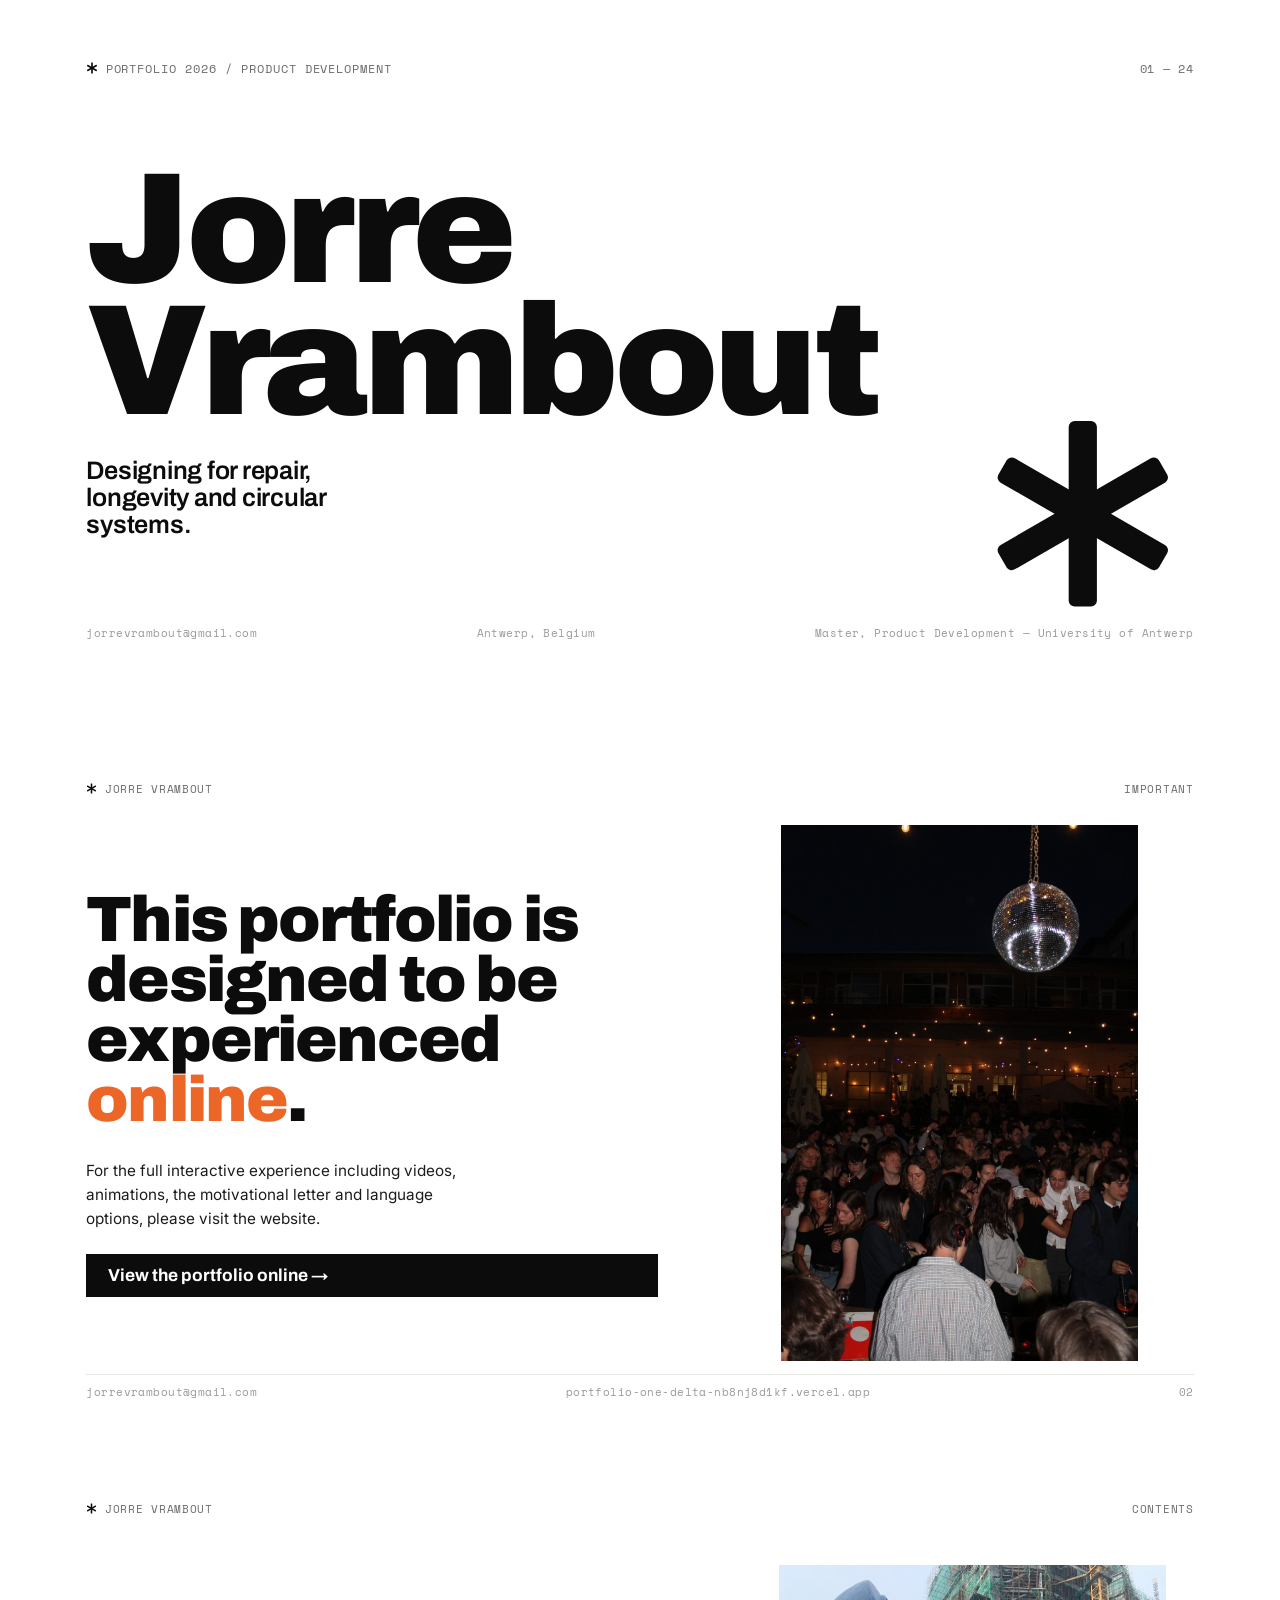
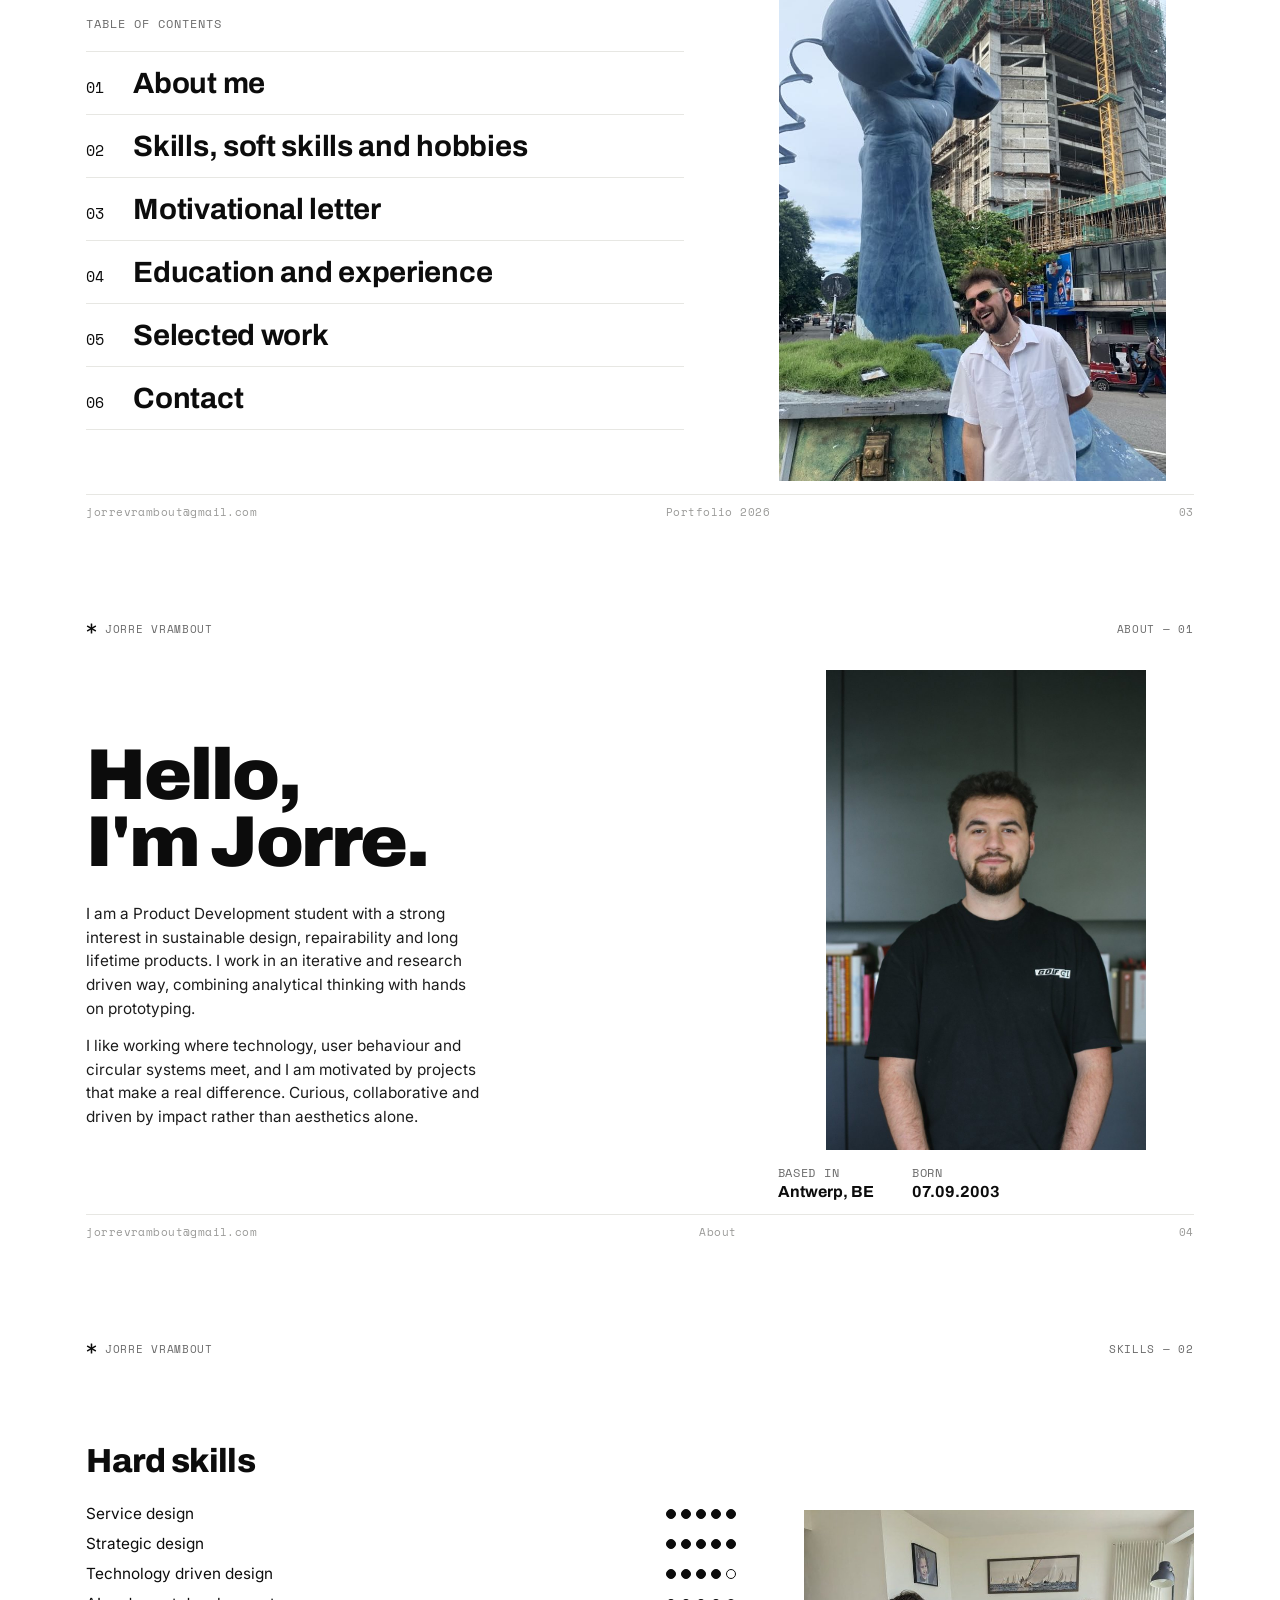
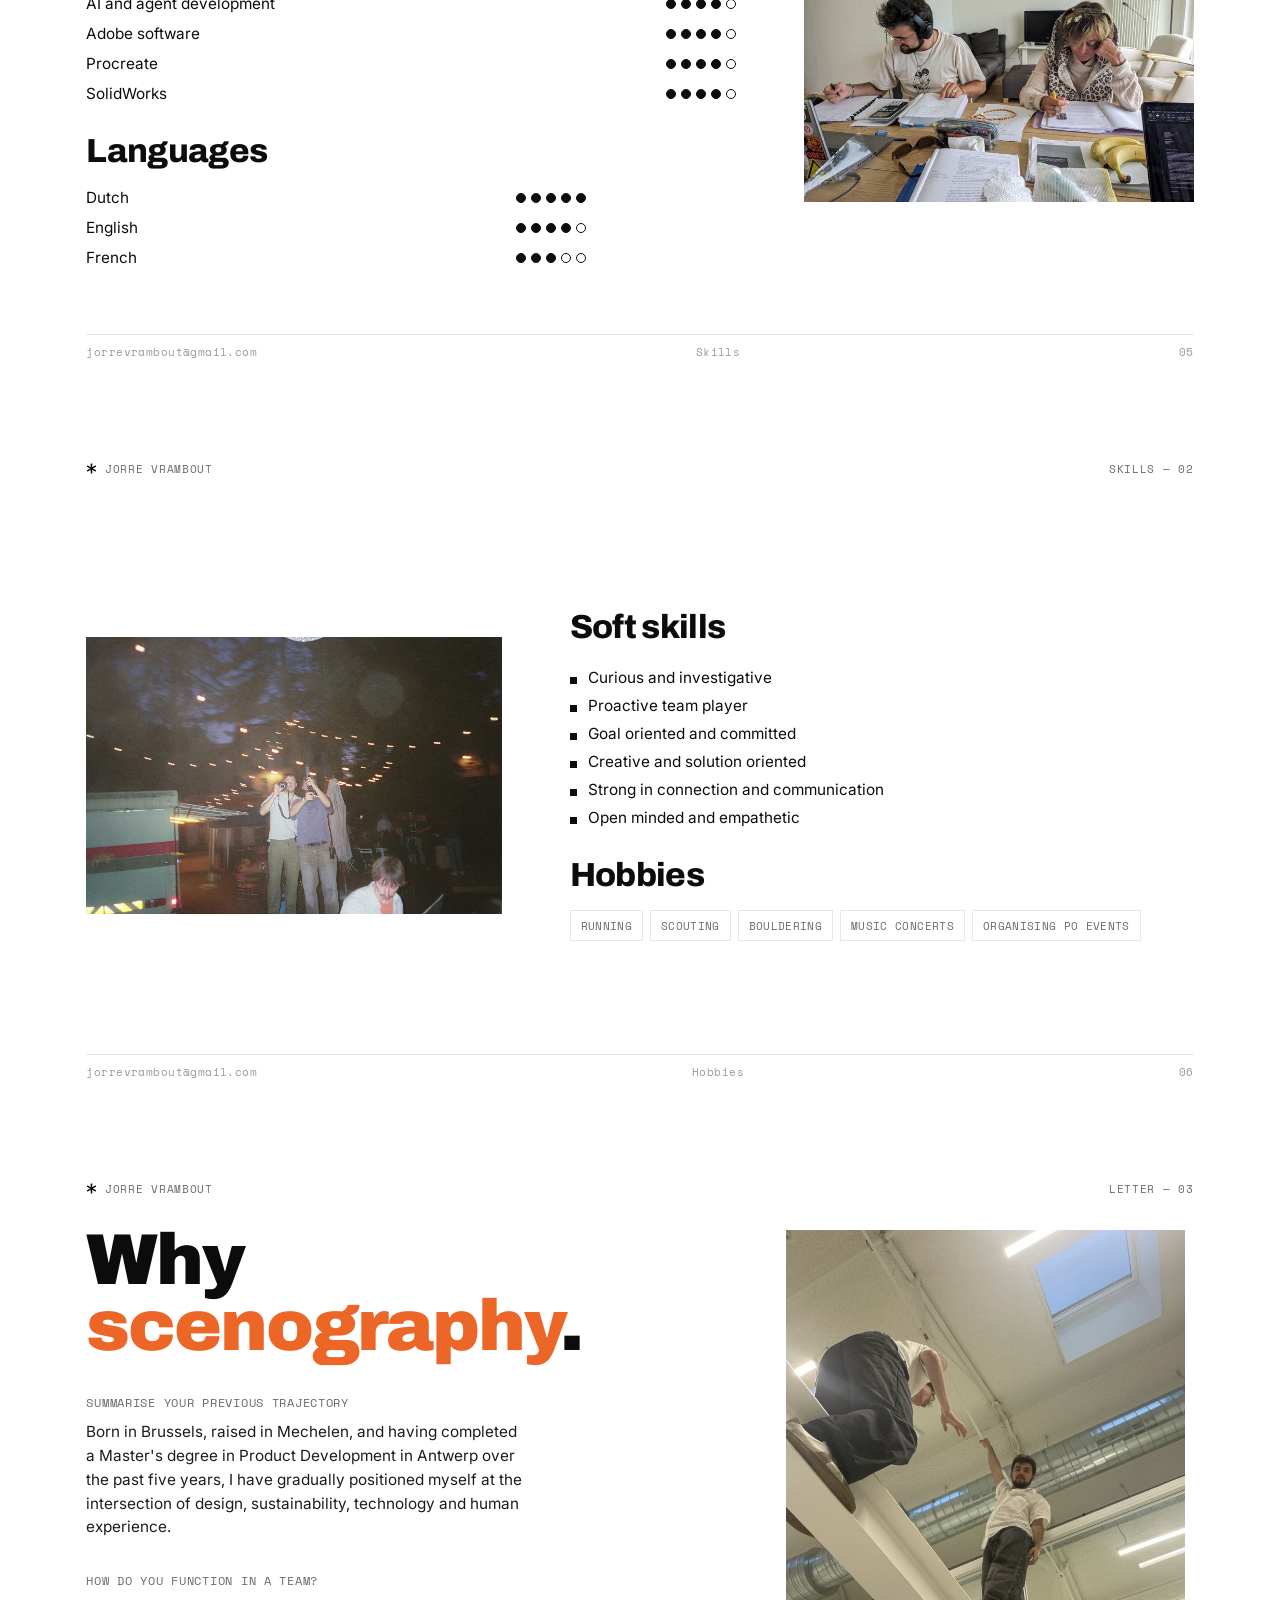
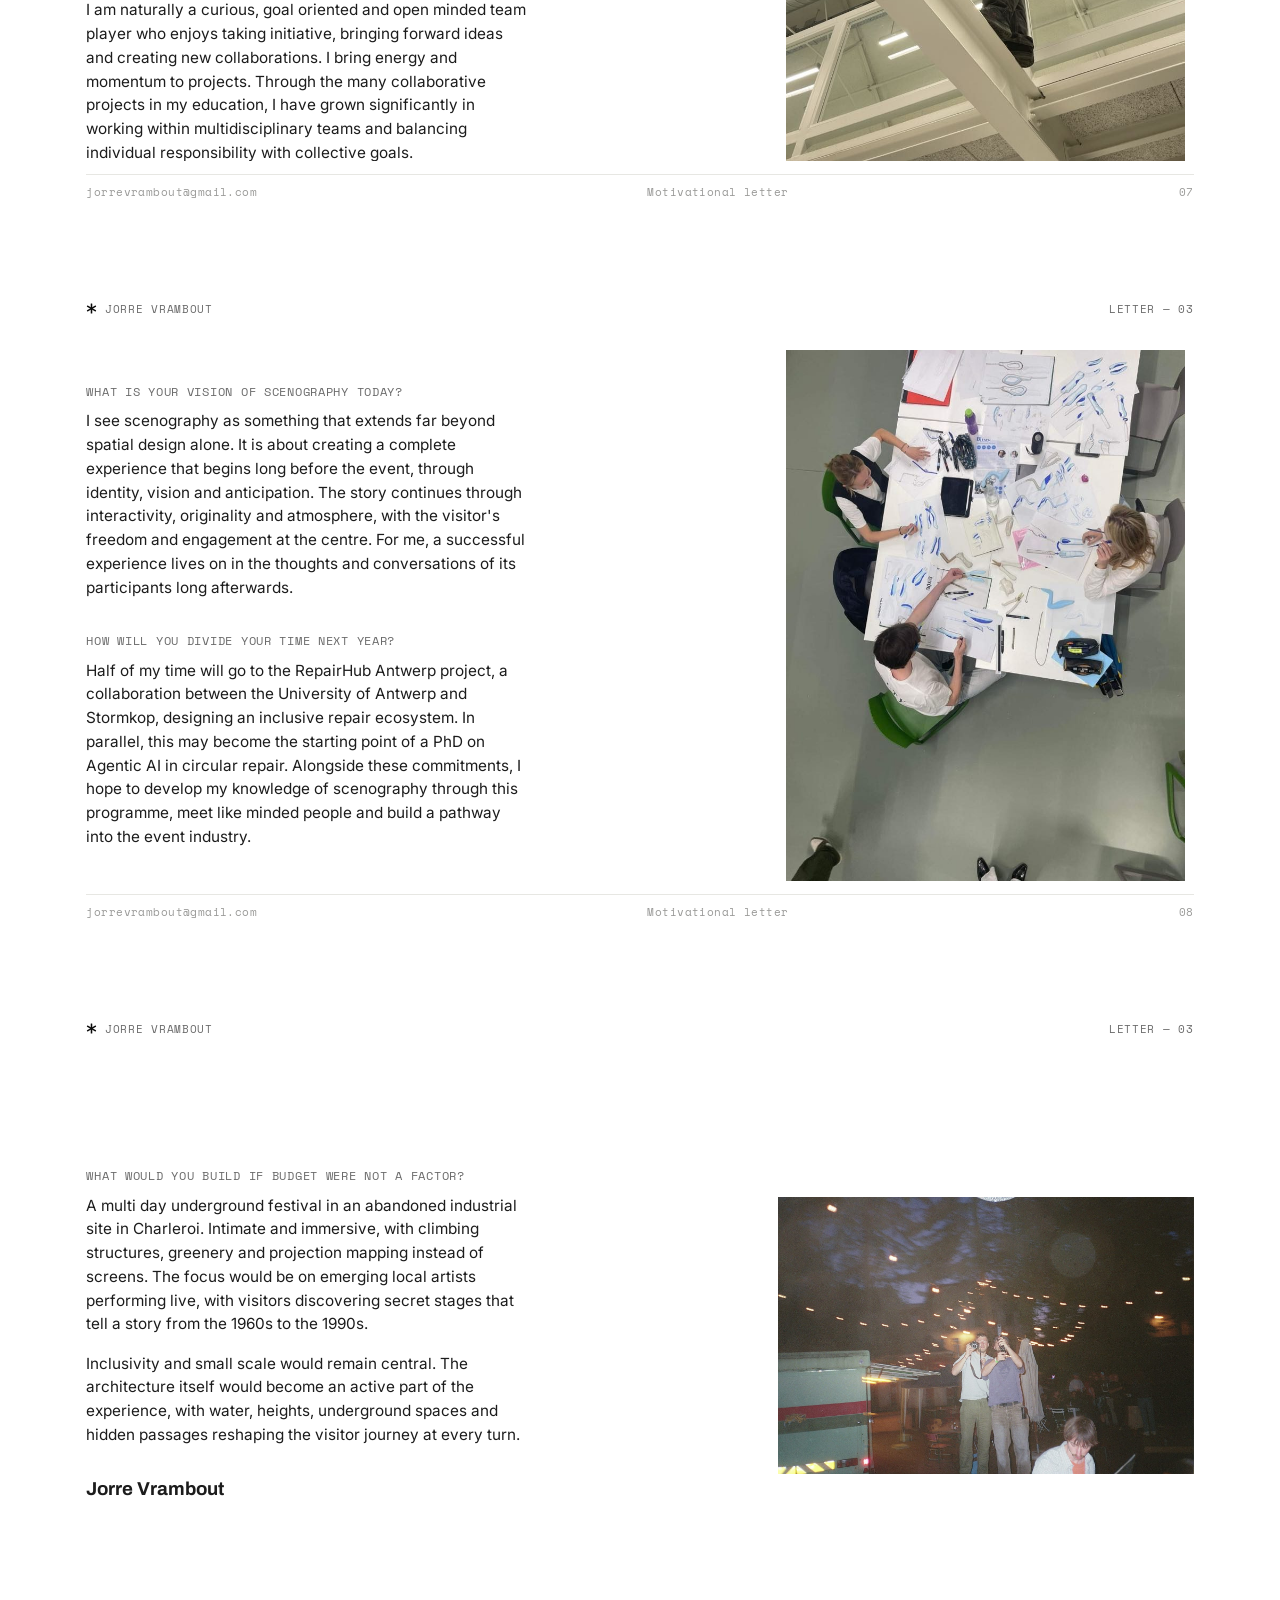
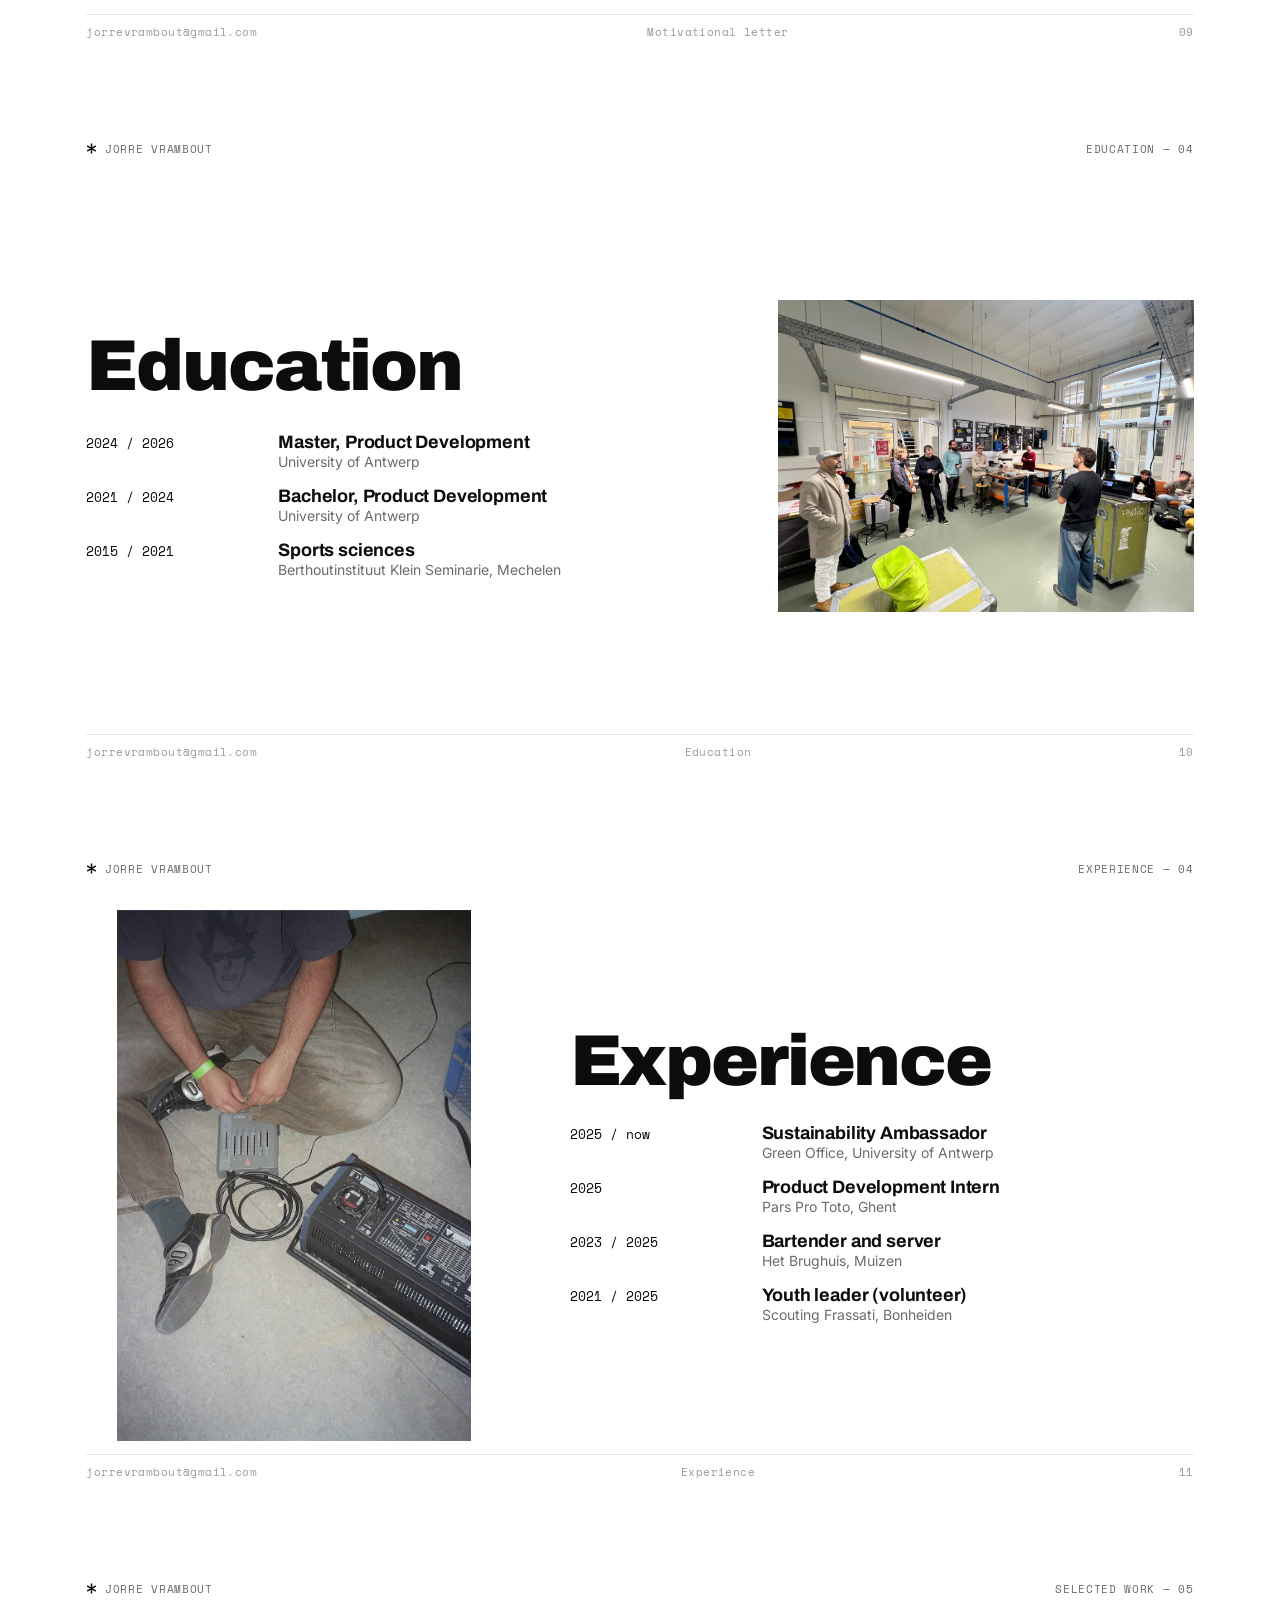
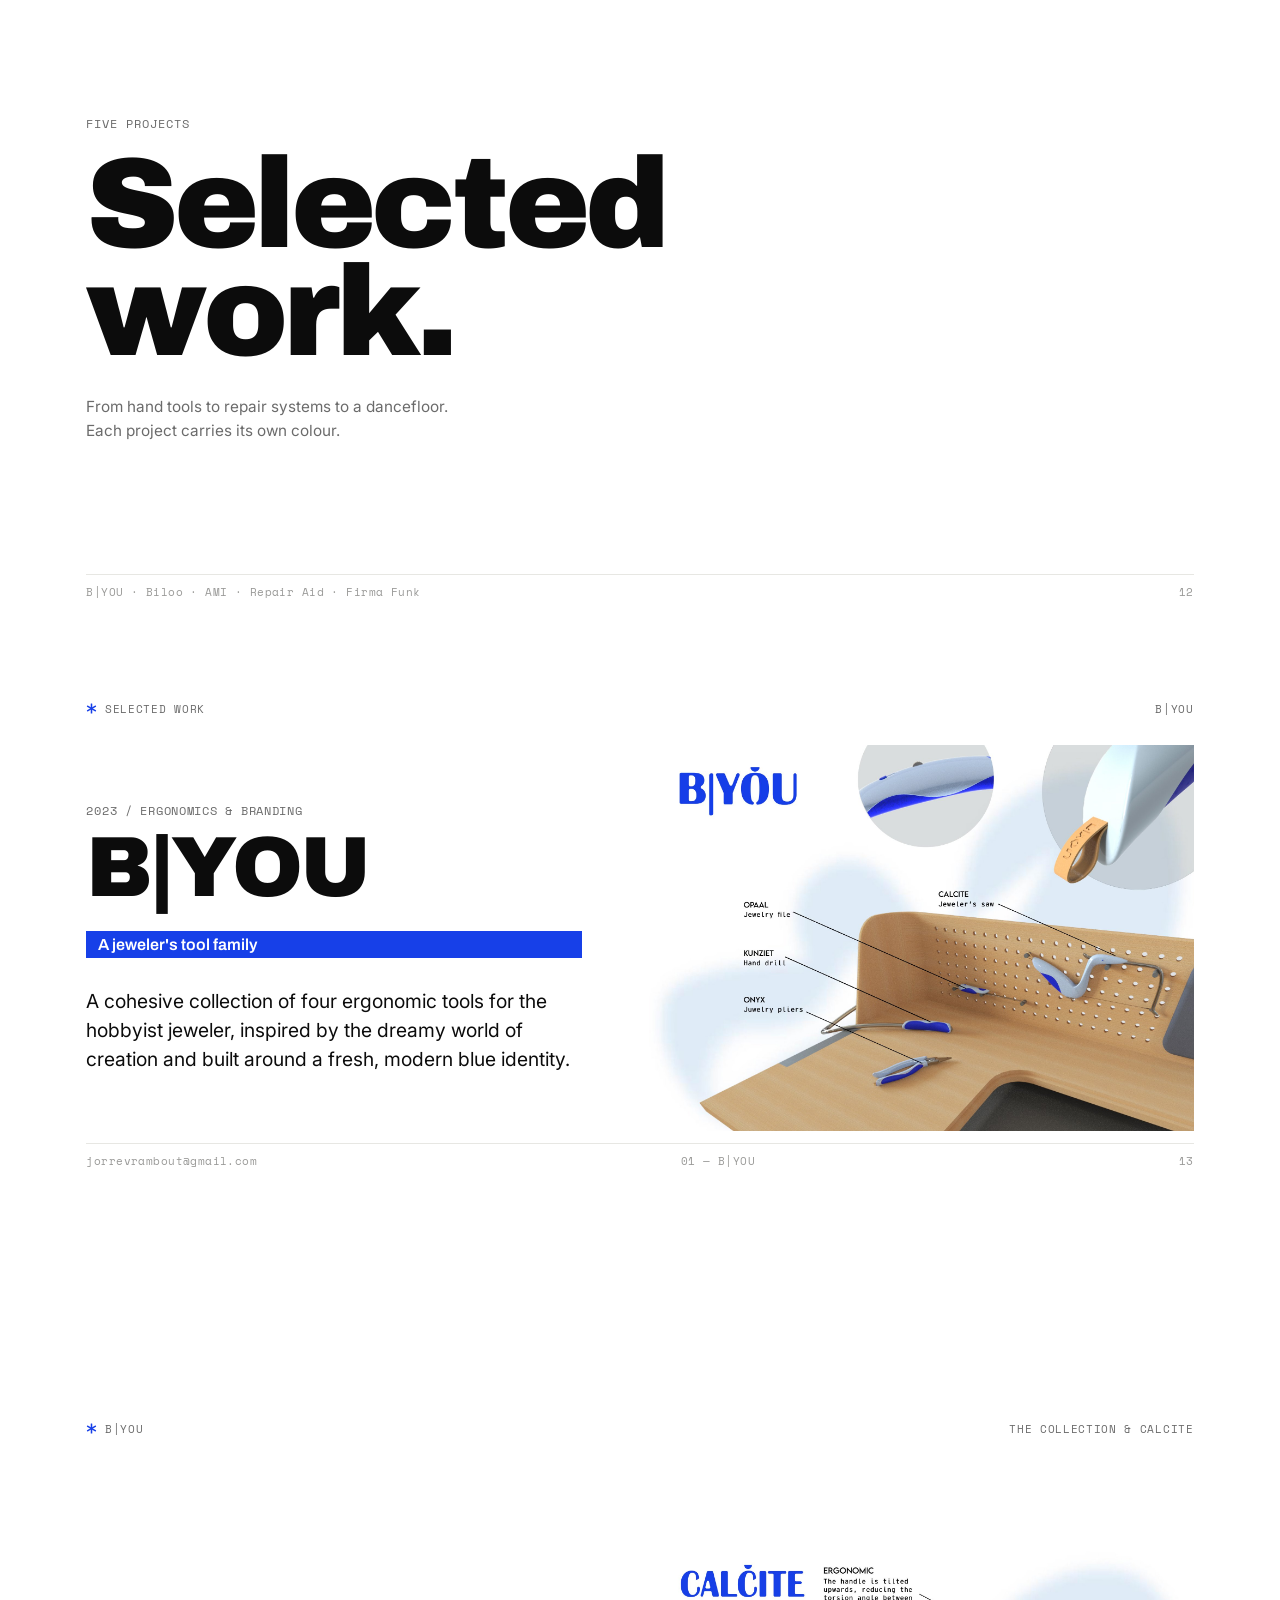
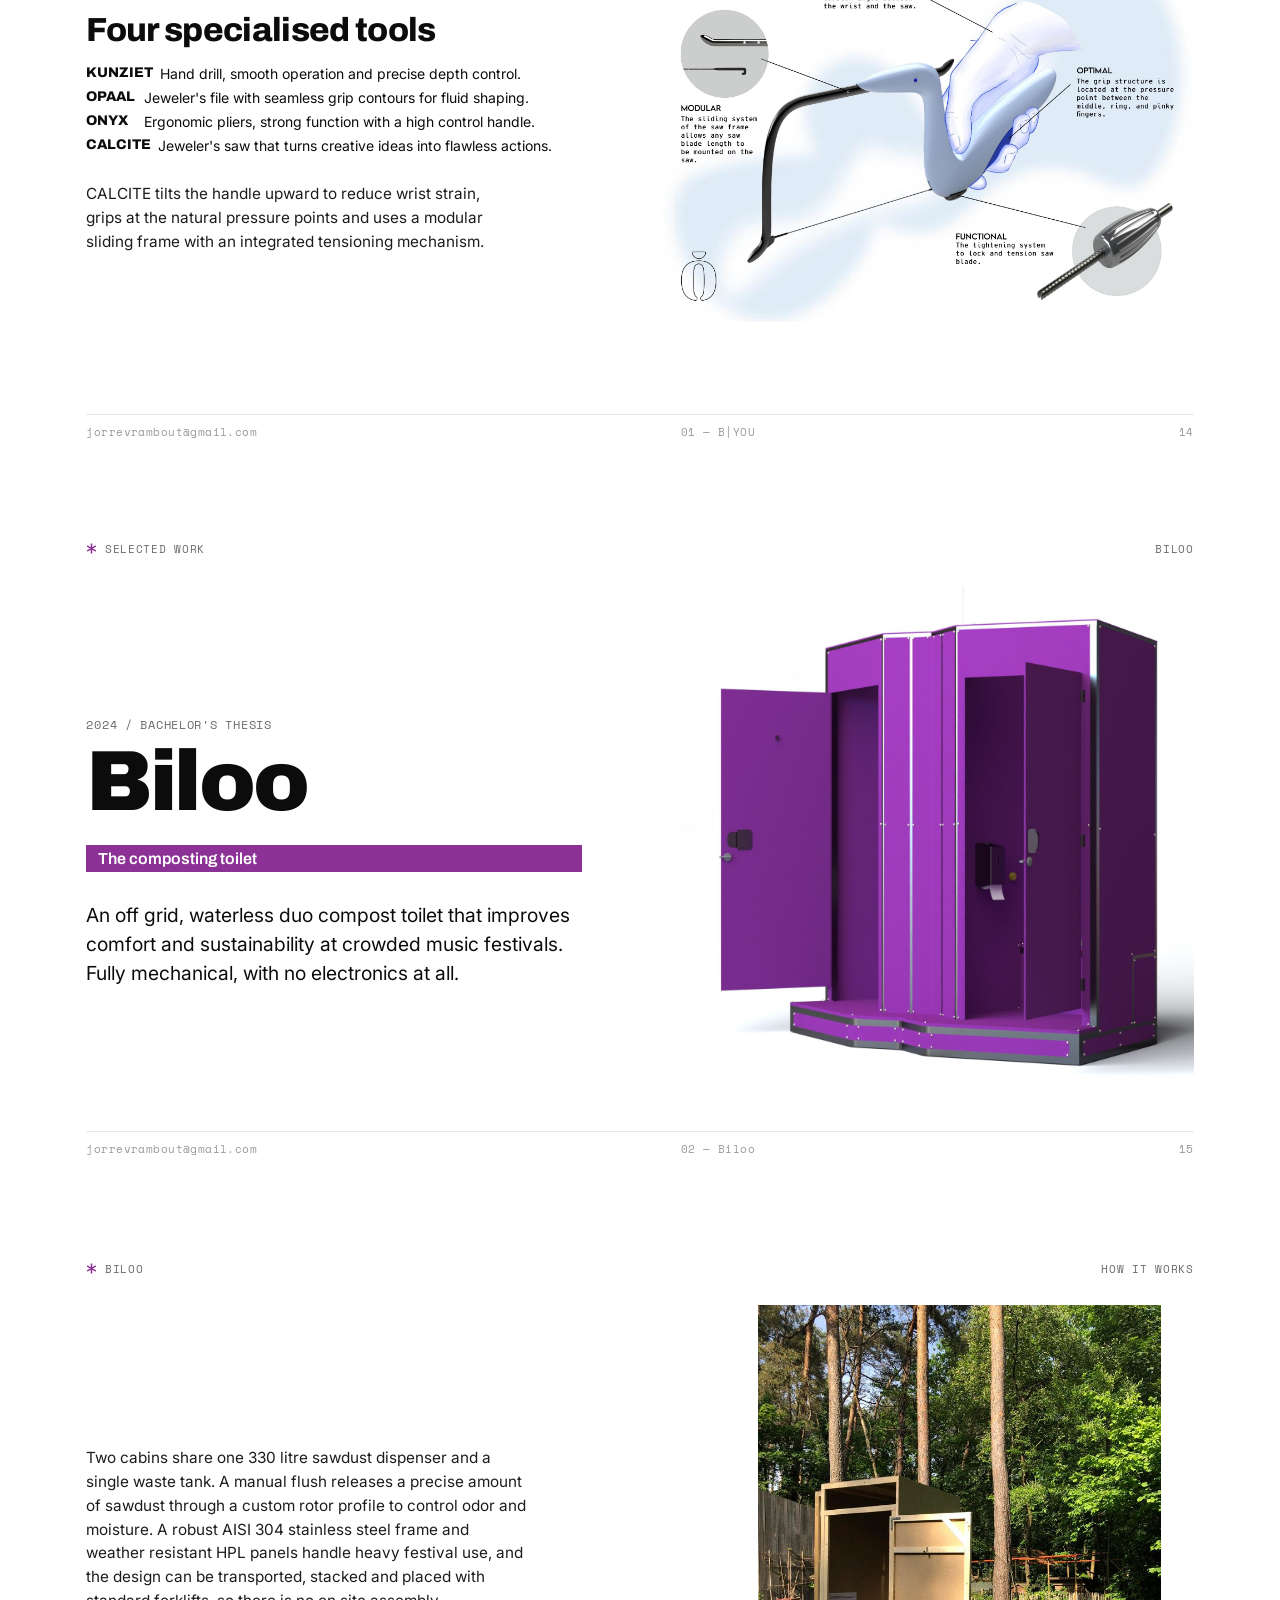
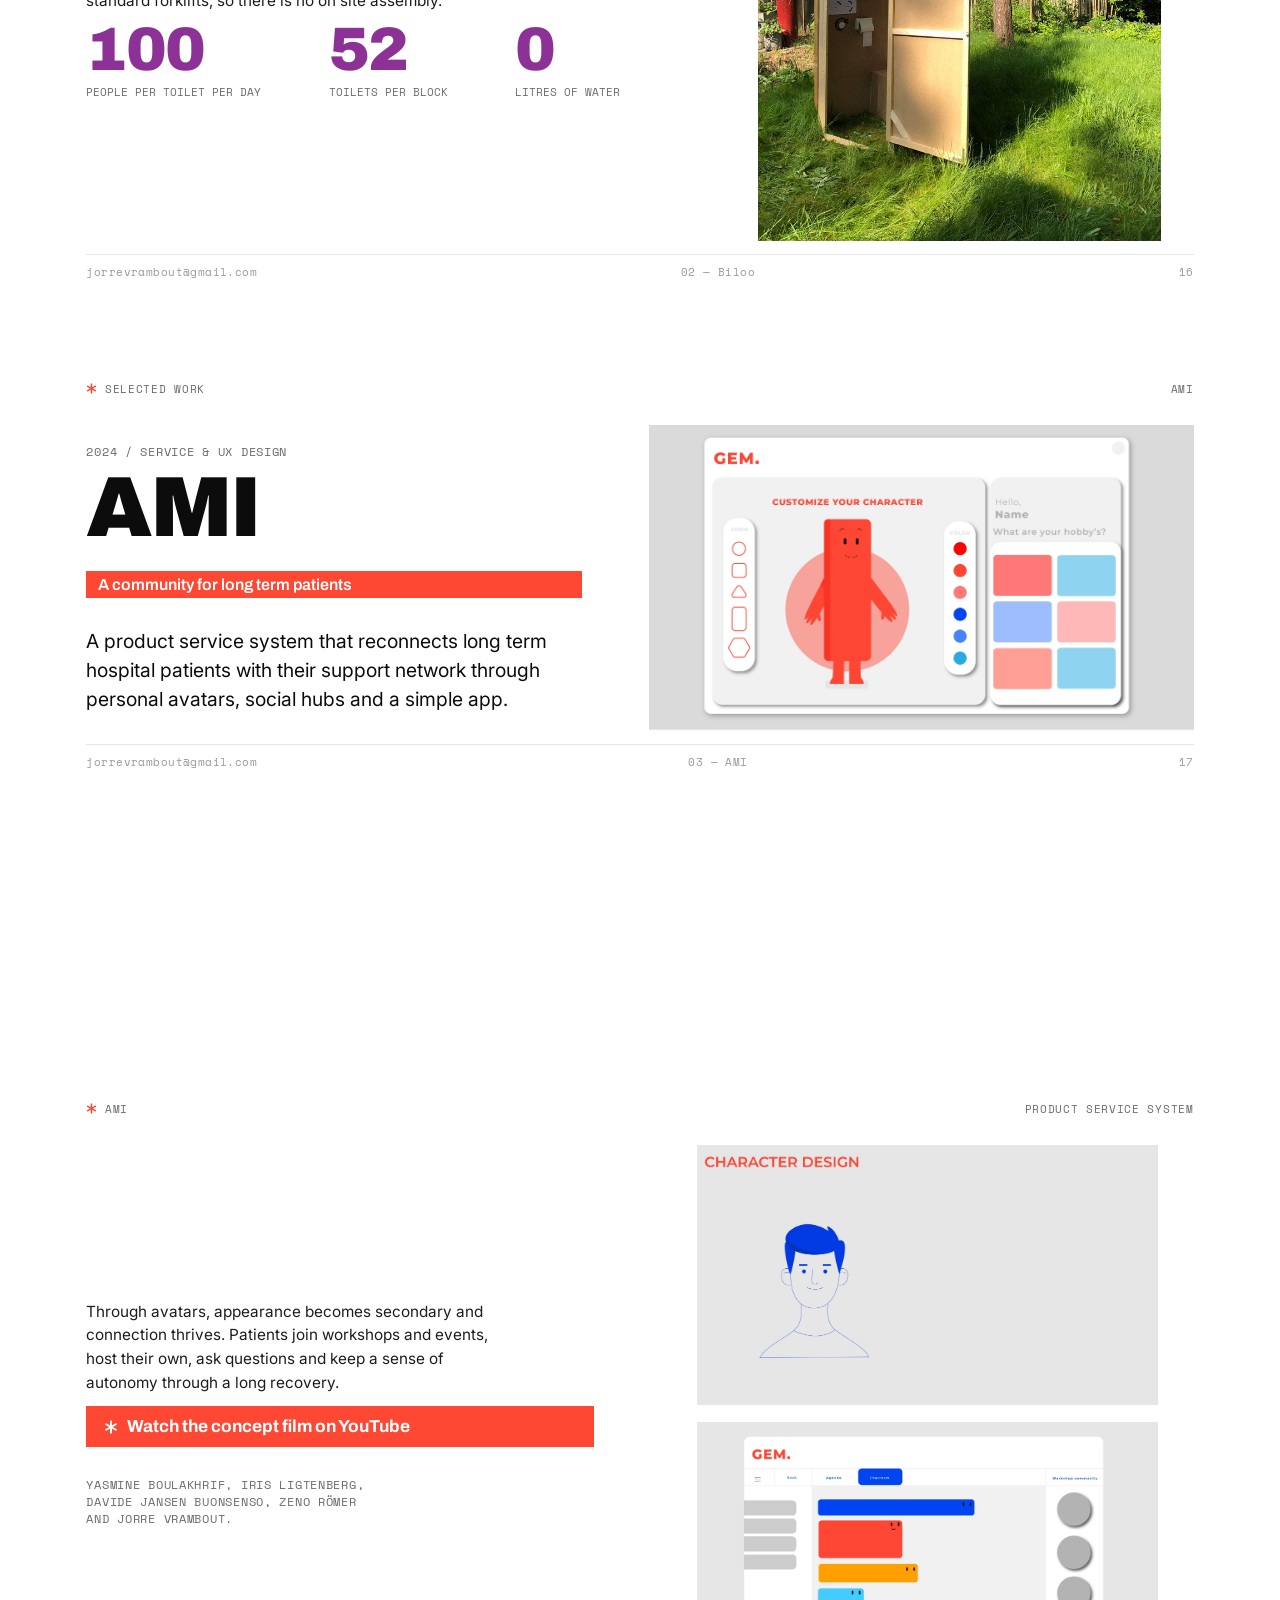
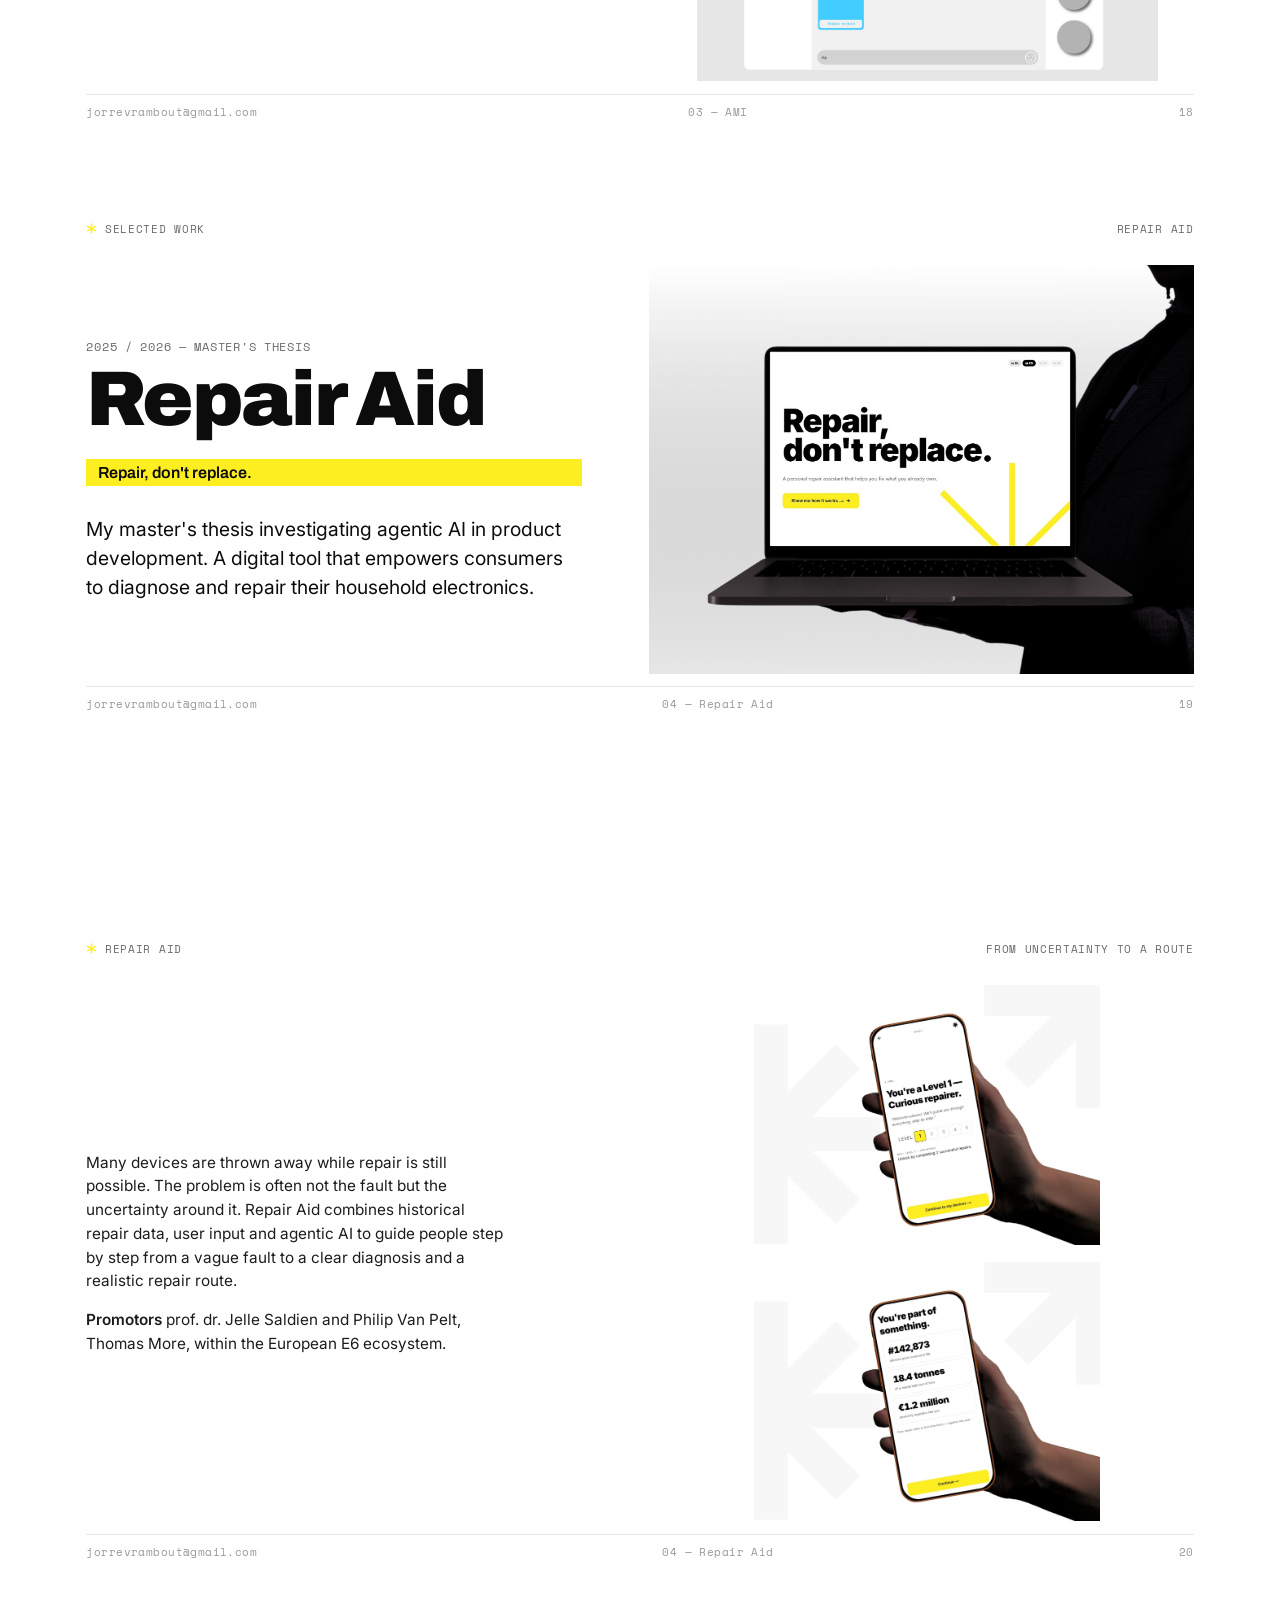
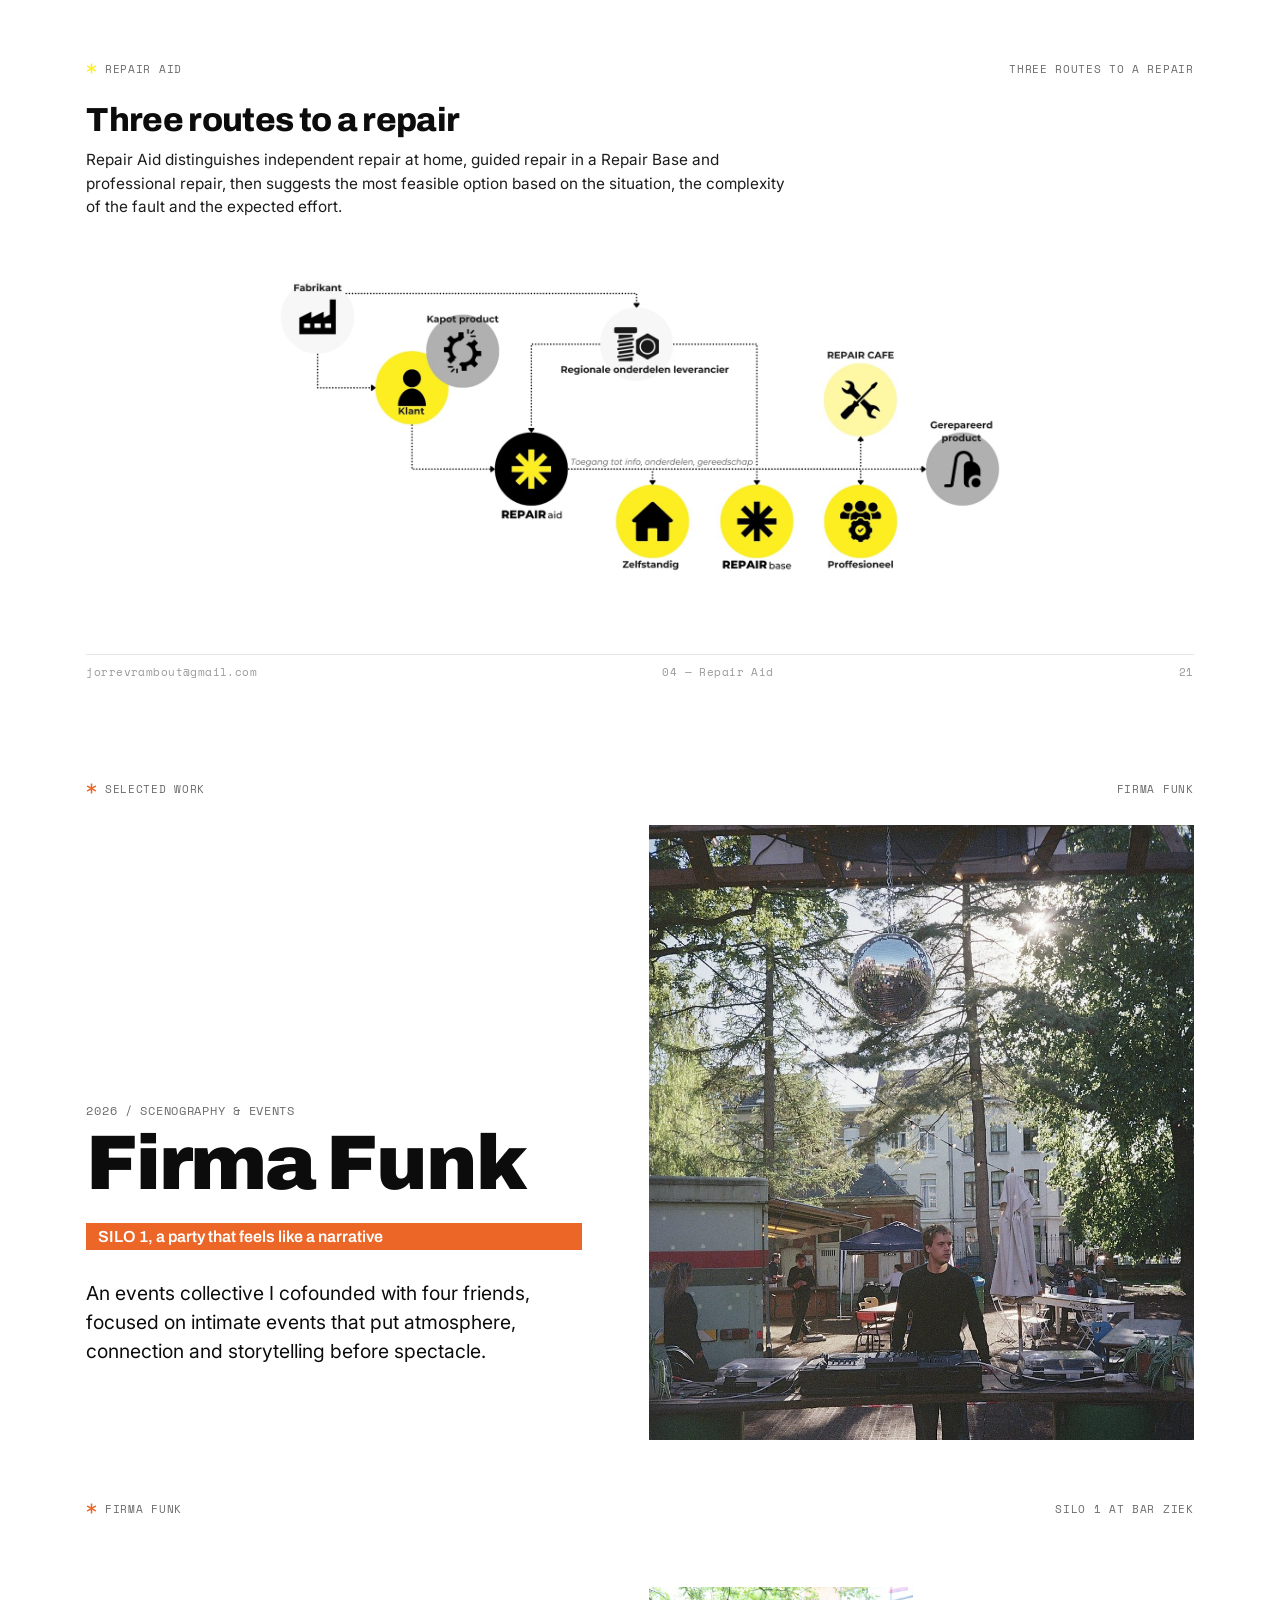
==== commit da728e6c: "Polish: AMI quality, lang toggle, PDF layout, page numbers Website - AMI report images re-rendered a" ====
--- a/portfolio-pdf.html
+++ b/portfolio-pdf.html
@@ -96,23 +96,7 @@
 <!-- SVG sprite -->
 <svg width="0" height="0" style="position:absolute"><symbol id="ast" viewBox="0 0 100 100"><g fill="currentColor"><rect x="43" y="4" width="14" height="92" rx="3"/><rect x="43" y="4" width="14" height="92" rx="3" transform="rotate(60 50 50)"/><rect x="43" y="4" width="14" height="92" rx="3" transform="rotate(120 50 50)"/></g></symbol></svg>
 
-<!-- 1 — VIEW ONLINE -->
-<section class="slide cover">
-  <div class="pad">
-    <p class="eyebrow"><svg class="ast"><use href="#ast"/></svg> Portfolio 2026 / Product Development</p>
-    <div class="row" style="margin-top:.4in">
-      <div class="col" style="flex:1;justify-content:center">
-        <h1 class="mega" style="font-size:78pt">This portfolio<br>is designed to<br>be experienced<br><span class="fill-accent" style="--accent:var(--c5)">online</span>.</h1>
-        <p class="lead" style="margin-top:.3in;max-width:38ch">For the full interactive experience including videos, animations and the motivational letter, please visit the website.</p>
-        <a class="vidlink" href="https://portfolio-one-delta-nb8nj8d1kf.vercel.app/" style="margin-top:.24in;background:var(--ink);color:#fff;font-size:14pt;padding:14px 24px">View the portfolio online →</a>
-      </div>
-      <figure class="col" style="flex:.9"><img src="assets/img/ff_cover.jpg" alt="SILO 1, Firma Funk event" /></figure>
-    </div>
-    <div class="ftr" style="position:static;border:0;padding:0;margin-top:auto"><span>jorrevrambout@gmail.com</span><span>Antwerp, Belgium</span><span>Master, Product Development</span></div>
-  </div>
-</section>
-
-<!-- 2 — COVER -->
+<!-- 1 — COVER -->
 <section class="slide cover">
   <div class="num-strip">01 — 24</div>
   <svg class="ast-big"><use href="#ast"/></svg>
@@ -123,6 +107,22 @@
       <p class="cover__sub">Designing for repair, longevity and circular systems.</p>
     </div>
     <div class="ftr" style="position:static;border:0;padding:0;margin-top:auto"><span>jorrevrambout@gmail.com</span><span>Antwerp, Belgium</span><span>Master, Product Development — University of Antwerp</span></div>
+  </div>
+</section>
+
+<!-- 2 — VIEW ONLINE -->
+<section class="slide">
+  <div class="pad">
+    <div class="hdr"><span><svg class="ast"><use href="#ast"/></svg> Jorre Vrambout</span><span>Important</span></div>
+    <div class="row" style="margin-top:.3in">
+      <div class="col" style="flex:1.1;justify-content:center">
+        <h2 class="h2" style="font-size:48pt;line-height:.94">This portfolio is<br>designed to be<br>experienced <span class="fill-accent" style="--accent:var(--c5)">online</span>.</h2>
+        <p class="body" style="margin-top:.3in;max-width:40ch">For the full interactive experience including videos, animations, the motivational letter and language options, please visit the website.</p>
+        <a class="vidlink" href="https://portfolio-one-delta-nb8nj8d1kf.vercel.app/" style="margin-top:.24in;background:var(--ink);color:#fff;font-size:13pt;padding:12px 22px">View the portfolio online →</a>
+      </div>
+      <figure class="col" style="flex:.9"><img src="assets/img/ff_cover.jpg" alt="SILO 1, Firma Funk event" /></figure>
+    </div>
+    <div class="ftr"><span>jorrevrambout@gmail.com</span><span>portfolio-one-delta-nb8nj8d1kf.vercel.app</span><span>02</span></div>
   </div>
 </section>
 
@@ -223,45 +223,59 @@
   </div>
 </section>
 
-<!-- 7 — MOTIVATIONAL LETTER (1/2) -->
+<!-- 7 — MOTIVATIONAL LETTER (1/3): trajectory + team -->
 <section class="slide">
   <div class="pad">
     <div class="hdr"><span><svg class="ast"><use href="#ast"/></svg> Jorre Vrambout</span><span>Letter — 03</span></div>
     <div class="row" style="margin-top:.35in">
-      <div class="col" style="flex:1.3;justify-content:center">
+      <div class="col" style="flex:1.2;justify-content:center">
         <h2 class="h2">Why <span class="fill-accent" style="--accent:var(--c5)">scenography</span>.</h2>
-        <p class="kicker" style="margin-top:.28in">Summarise your previous trajectory</p>
-        <p class="body" style="margin-top:.08in;max-width:46ch">Born in Brussels, raised in Mechelen, and having completed a Master's degree in Product Development in Antwerp over the past five years, I have gradually positioned myself at the intersection of design, sustainability, technology and human experience.</p>
-        <p class="kicker" style="margin-top:.22in">How do you function in a team?</p>
-        <p class="body" style="margin-top:.08in;max-width:46ch">I am naturally a curious, goal oriented and open minded team player who enjoys taking initiative, bringing forward ideas and creating new collaborations. I bring energy and momentum to projects. Through the many collaborative projects in my education, I have grown significantly in working within multidisciplinary teams and balancing individual responsibility with collective goals.</p>
-        <p class="kicker" style="margin-top:.22in">What is your vision of scenography today?</p>
-        <p class="body" style="margin-top:.08in;max-width:46ch">I see scenography as something that extends far beyond spatial design alone. It is about creating a complete experience that begins long before the event, through identity, vision and anticipation. The story continues through interactivity, originality and atmosphere, with the visitor's freedom and engagement at the centre. For me, a successful experience lives on in the thoughts and conversations of its participants long afterwards.</p>
-      </div>
-      <figure class="col" style="flex:.7"><img src="assets/img/jorre_03.jpg" alt="Jorre in the studio" /></figure>
+        <p class="kicker" style="margin-top:.36in">Summarise your previous trajectory</p>
+        <p class="body" style="margin-top:.1in;max-width:44ch">Born in Brussels, raised in Mechelen, and having completed a Master's degree in Product Development in Antwerp over the past five years, I have gradually positioned myself at the intersection of design, sustainability, technology and human experience.</p>
+        <p class="kicker" style="margin-top:.34in">How do you function in a team?</p>
+        <p class="body" style="margin-top:.1in;max-width:44ch">I am naturally a curious, goal oriented and open minded team player who enjoys taking initiative, bringing forward ideas and creating new collaborations. I bring energy and momentum to projects. Through the many collaborative projects in my education, I have grown significantly in working within multidisciplinary teams and balancing individual responsibility with collective goals.</p>
+      </div>
+      <figure class="col" style="flex:.8"><img src="assets/img/jorre_03.jpg" alt="Jorre in the studio" /></figure>
     </div>
     <div class="ftr"><span>jorrevrambout@gmail.com</span><span>Motivational letter</span><span>07</span></div>
   </div>
 </section>
 
-<!-- 8 — MOTIVATIONAL LETTER (2/2) -->
+<!-- 8 — MOTIVATIONAL LETTER (2/3): scenography vision + time -->
 <section class="slide">
   <div class="pad">
     <div class="hdr"><span><svg class="ast"><use href="#ast"/></svg> Jorre Vrambout</span><span>Letter — 03</span></div>
     <div class="row" style="margin-top:.35in">
-      <div class="col" style="flex:1.3;justify-content:center">
-        <p class="kicker">How will you divide your time next year?</p>
-        <p class="body" style="margin-top:.08in;max-width:46ch">Half of my time will go to the RepairHub Antwerp project, a collaboration between the University of Antwerp and Stormkop, designing an inclusive repair ecosystem. In parallel, this may become the starting point of a PhD on Agentic AI in circular repair. Alongside these commitments, I hope to develop my knowledge of scenography through this programme, meet like minded people and build a pathway into the event industry.</p>
-        <p class="kicker" style="margin-top:.22in">What would you build if budget were not a factor?</p>
-        <p class="body" style="margin-top:.08in;max-width:46ch">A multi day underground festival in an abandoned industrial site in Charleroi. Intimate and immersive, with climbing structures, greenery and projection mapping instead of screens. The focus would be on emerging local artists performing live, with visitors discovering secret stages that tell a story from the 1960s to the 1990s. Inclusivity and small scale would remain central. The architecture itself would become an active part of the experience, with water, heights, underground spaces and hidden passages reshaping the visitor journey at every turn.</p>
-        <p class="body" style="margin-top:.2in;font-family:var(--display);font-weight:700;font-size:13pt">Jorre Vrambout</p>
-      </div>
-      <figure class="col" style="flex:.7"><img src="assets/img/jorre_07.jpg" alt="A brainstorm session" /></figure>
+      <div class="col" style="flex:1.2;justify-content:center">
+        <p class="kicker">What is your vision of scenography today?</p>
+        <p class="body" style="margin-top:.1in;max-width:44ch">I see scenography as something that extends far beyond spatial design alone. It is about creating a complete experience that begins long before the event, through identity, vision and anticipation. The story continues through interactivity, originality and atmosphere, with the visitor's freedom and engagement at the centre. For me, a successful experience lives on in the thoughts and conversations of its participants long afterwards.</p>
+        <p class="kicker" style="margin-top:.34in">How will you divide your time next year?</p>
+        <p class="body" style="margin-top:.1in;max-width:44ch">Half of my time will go to the RepairHub Antwerp project, a collaboration between the University of Antwerp and Stormkop, designing an inclusive repair ecosystem. In parallel, this may become the starting point of a PhD on Agentic AI in circular repair. Alongside these commitments, I hope to develop my knowledge of scenography through this programme, meet like minded people and build a pathway into the event industry.</p>
+      </div>
+      <figure class="col" style="flex:.8"><img src="assets/img/jorre_07.jpg" alt="A brainstorm session" /></figure>
     </div>
     <div class="ftr"><span>jorrevrambout@gmail.com</span><span>Motivational letter</span><span>08</span></div>
   </div>
 </section>
 
-<!-- 9 — EDUCATION -->
+<!-- 9 — MOTIVATIONAL LETTER (3/3): dream build -->
+<section class="slide">
+  <div class="pad">
+    <div class="hdr"><span><svg class="ast"><use href="#ast"/></svg> Jorre Vrambout</span><span>Letter — 03</span></div>
+    <div class="row" style="margin-top:.35in">
+      <div class="col" style="flex:1.2;justify-content:center">
+        <p class="kicker">What would you build if budget were not a factor?</p>
+        <p class="body" style="margin-top:.1in;max-width:44ch">A multi day underground festival in an abandoned industrial site in Charleroi. Intimate and immersive, with climbing structures, greenery and projection mapping instead of screens. The focus would be on emerging local artists performing live, with visitors discovering secret stages that tell a story from the 1960s to the 1990s.</p>
+        <p class="body" style="margin-top:.16in;max-width:44ch">Inclusivity and small scale would remain central. The architecture itself would become an active part of the experience, with water, heights, underground spaces and hidden passages reshaping the visitor journey at every turn.</p>
+        <p class="body" style="margin-top:.3in;font-family:var(--display);font-weight:700;font-size:14pt">Jorre Vrambout</p>
+      </div>
+      <figure class="col" style="flex:.8"><img src="assets/img/jorre_19.jpg" alt="Jorre at a concert" /></figure>
+    </div>
+    <div class="ftr"><span>jorrevrambout@gmail.com</span><span>Motivational letter</span><span>09</span></div>
+  </div>
+</section>
+
+<!-- 10 — EDUCATION -->
 <section class="slide">
   <div class="pad">
     <div class="hdr"><span><svg class="ast"><use href="#ast"/></svg> Jorre Vrambout</span><span>Education — 04</span></div>
@@ -274,18 +288,18 @@
           <li><span class="yr">2015 / 2021</span><span><b>Sports sciences</b><i>Berthoutinstituut Klein Seminarie, Mechelen</i></span></li>
         </ul>
       </div>
-      <figure class="col" style="flex:.8"><img src="assets/img/jorre_19.jpg" alt="Jorre at a concert" /></figure>
-    </div>
-    <div class="ftr"><span>jorrevrambout@gmail.com</span><span>Education</span><span>09</span></div>
-  </div>
-</section>
-
-<!-- 10 — EXPERIENCE -->
+      <figure class="col" style="flex:.8"><img src="assets/img/jorre_17.jpg" alt="The product development workshop" /></figure>
+    </div>
+    <div class="ftr"><span>jorrevrambout@gmail.com</span><span>Education</span><span>10</span></div>
+  </div>
+</section>
+
+<!-- 11 — EXPERIENCE -->
 <section class="slide">
   <div class="pad">
     <div class="hdr"><span><svg class="ast"><use href="#ast"/></svg> Jorre Vrambout</span><span>Experience — 04</span></div>
     <div class="row" style="margin-top:.35in">
-      <figure class="col" style="flex:.8"><img src="assets/img/jorre_17.jpg" alt="The product development workshop" /></figure>
+      <figure class="col" style="flex:.8"><img src="assets/img/jorre_09.jpg" alt="Jorre at work" /></figure>
       <div class="col" style="flex:1.2;justify-content:center">
         <h2 class="h2" style="margin-bottom:.3in">Experience</h2>
         <ul class="timeline">
@@ -296,11 +310,11 @@
         </ul>
       </div>
     </div>
-    <div class="ftr"><span>jorrevrambout@gmail.com</span><span>Experience</span><span>10</span></div>
-  </div>
-</section>
-
-<!-- 11 — WORK DIVIDER -->
+    <div class="ftr"><span>jorrevrambout@gmail.com</span><span>Experience</span><span>11</span></div>
+  </div>
+</section>
+
+<!-- 12 — WORK DIVIDER -->
 <section class="slide">
   <div class="pad">
     <div class="hdr"><span><svg class="ast"><use href="#ast"/></svg> Jorre Vrambout</span><span>Selected work — 05</span></div>
@@ -309,7 +323,7 @@
       <h1 class="mega" style="font-size:96pt">Selected<br>work.</h1>
       <p class="body muted" style="margin-top:.3in;max-width:40ch">From hand tools to repair systems to a dancefloor. Each project carries its own colour.</p>
     </div>
-    <div class="ftr"><span>B|YOU · Biloo · AMI · Repair Aid · Firma Funk</span><span>11</span></div>
+    <div class="ftr"><span>B|YOU · Biloo · AMI · Repair Aid · Firma Funk</span><span>12</span></div>
   </div>
 </section>
 
@@ -327,7 +341,7 @@
       </div>
       <figure class="col" style="flex:1.1"><img src="assets/img/biyou_poster.jpg" alt="The B|YOU tool family" /></figure>
     </div>
-    <div class="ftr"><span>jorrevrambout@gmail.com</span><span>01 — B|YOU</span><span>12</span></div>
+    <div class="ftr"><span>jorrevrambout@gmail.com</span><span>01 — B|YOU</span><span>13</span></div>
   </div>
 </section>
 
@@ -346,7 +360,7 @@
       </div>
       <figure class="col" style="flex:1.05"><img src="assets/img/biyou_calcite.jpg" alt="CALCITE jeweler's saw breakdown" /></figure>
     </div>
-    <div class="ftr"><span>jorrevrambout@gmail.com</span><span>01 — B|YOU</span><span>13</span></div>
+    <div class="ftr"><span>jorrevrambout@gmail.com</span><span>01 — B|YOU</span><span>14</span></div>
   </div>
 </section>
 
@@ -364,7 +378,7 @@
       </div>
       <figure class="col" style="flex:1.1"><img src="assets/img/biloo_hero.jpg" alt="Biloo composting toilet render" /></figure>
     </div>
-    <div class="ftr"><span>jorrevrambout@gmail.com</span><span>02 — Biloo</span><span>14</span></div>
+    <div class="ftr"><span>jorrevrambout@gmail.com</span><span>02 — Biloo</span><span>15</span></div>
   </div>
 </section>
 
@@ -383,7 +397,7 @@
       </div>
       <figure class="col" style="flex:.9"><img src="assets/img/biloo_top.jpg" alt="Biloo wooden prototype" /></figure>
     </div>
-    <div class="ftr"><span>jorrevrambout@gmail.com</span><span>02 — Biloo</span><span>15</span></div>
+    <div class="ftr"><span>jorrevrambout@gmail.com</span><span>02 — Biloo</span><span>16</span></div>
   </div>
 </section>
 
@@ -401,7 +415,7 @@
       </div>
       <figure class="col" style="flex:1.1"><img src="assets/img/ami_p03.jpg" alt="AMI report" /></figure>
     </div>
-    <div class="ftr"><span>jorrevrambout@gmail.com</span><span>03 — AMI</span><span>16</span></div>
+    <div class="ftr"><span>jorrevrambout@gmail.com</span><span>03 — AMI</span><span>17</span></div>
   </div>
 </section>
 
@@ -420,7 +434,7 @@
         <figure style="flex:1"><img src="assets/img/ami_p08.jpg" alt="AMI report page" /></figure>
       </div>
     </div>
-    <div class="ftr"><span>jorrevrambout@gmail.com</span><span>03 — AMI</span><span>17</span></div>
+    <div class="ftr"><span>jorrevrambout@gmail.com</span><span>03 — AMI</span><span>18</span></div>
   </div>
 </section>
 
@@ -438,7 +452,7 @@
       </div>
       <figure class="col" style="flex:1.1;background:#fff"><img src="assets/img/repair_expo_01.jpg" alt="Repair Aid, repair don't replace" style="object-fit:contain" /></figure>
     </div>
-    <div class="ftr"><span>jorrevrambout@gmail.com</span><span>04 — Repair Aid</span><span>18</span></div>
+    <div class="ftr"><span>jorrevrambout@gmail.com</span><span>04 — Repair Aid</span><span>19</span></div>
   </div>
 </section>
 
@@ -456,7 +470,7 @@
         <figure style="flex:1;background:#fff"><img src="assets/img/repair_expo_04.jpg" alt="Repair Aid dashboard" style="object-fit:contain" /></figure>
       </div>
     </div>
-    <div class="ftr"><span>jorrevrambout@gmail.com</span><span>04 — Repair Aid</span><span>19</span></div>
+    <div class="ftr"><span>jorrevrambout@gmail.com</span><span>04 — Repair Aid</span><span>20</span></div>
   </div>
 </section>
 
@@ -469,7 +483,7 @@
       <p class="body" style="max-width:70ch">Repair Aid distinguishes independent repair at home, guided repair in a Repair Base and professional repair, then suggests the most feasible option based on the situation, the complexity of the fault and the expected effort.</p>
       <figure style="height:3.95in;margin-top:.18in"><img src="assets/img/repair_diagram.jpg" alt="The Repair Aid ecosystem, from home repair to Repair Base to professional" /></figure>
     </div>
-    <div class="ftr"><span>jorrevrambout@gmail.com</span><span>04 — Repair Aid</span><span>20</span></div>
+    <div class="ftr"><span>jorrevrambout@gmail.com</span><span>04 — Repair Aid</span><span>21</span></div>
   </div>
 </section>
 
@@ -487,7 +501,7 @@
       </div>
       <figure class="col" style="flex:1.1"><img src="assets/img/ff_pdf_1.jpg" alt="SILO 1 garden by day" /></figure>
     </div>
-    <div class="ftr"><span>jorrevrambout@gmail.com</span><span>05 — Firma Funk</span><span>21</span></div>
+    <div class="ftr"><span>jorrevrambout@gmail.com</span><span>05 — Firma Funk</span><span>22</span></div>
   </div>
 </section>
 
@@ -508,7 +522,7 @@
         <figure style="flex:1"><img src="assets/img/ff_pdf_4.jpg" alt="The crowd at night" /></figure>
       </div>
     </div>
-    <div class="ftr"><span>jorrevrambout@gmail.com</span><span>05 — Firma Funk</span><span>22</span></div>
+    <div class="ftr"><span>jorrevrambout@gmail.com</span><span>05 — Firma Funk</span><span>23</span></div>
   </div>
 </section>
 
@@ -528,7 +542,7 @@
         <span>Antwerp, Belgium</span>
       </div>
     </div>
-    <div class="ftr"><span>© 2026 Jorre Vrambout</span><span>Product Development, University of Antwerp</span><span>23</span></div>
+    <div class="ftr"><span>© 2026 Jorre Vrambout</span><span>Product Development, University of Antwerp</span><span>24</span></div>
   </div>
 </section>
 
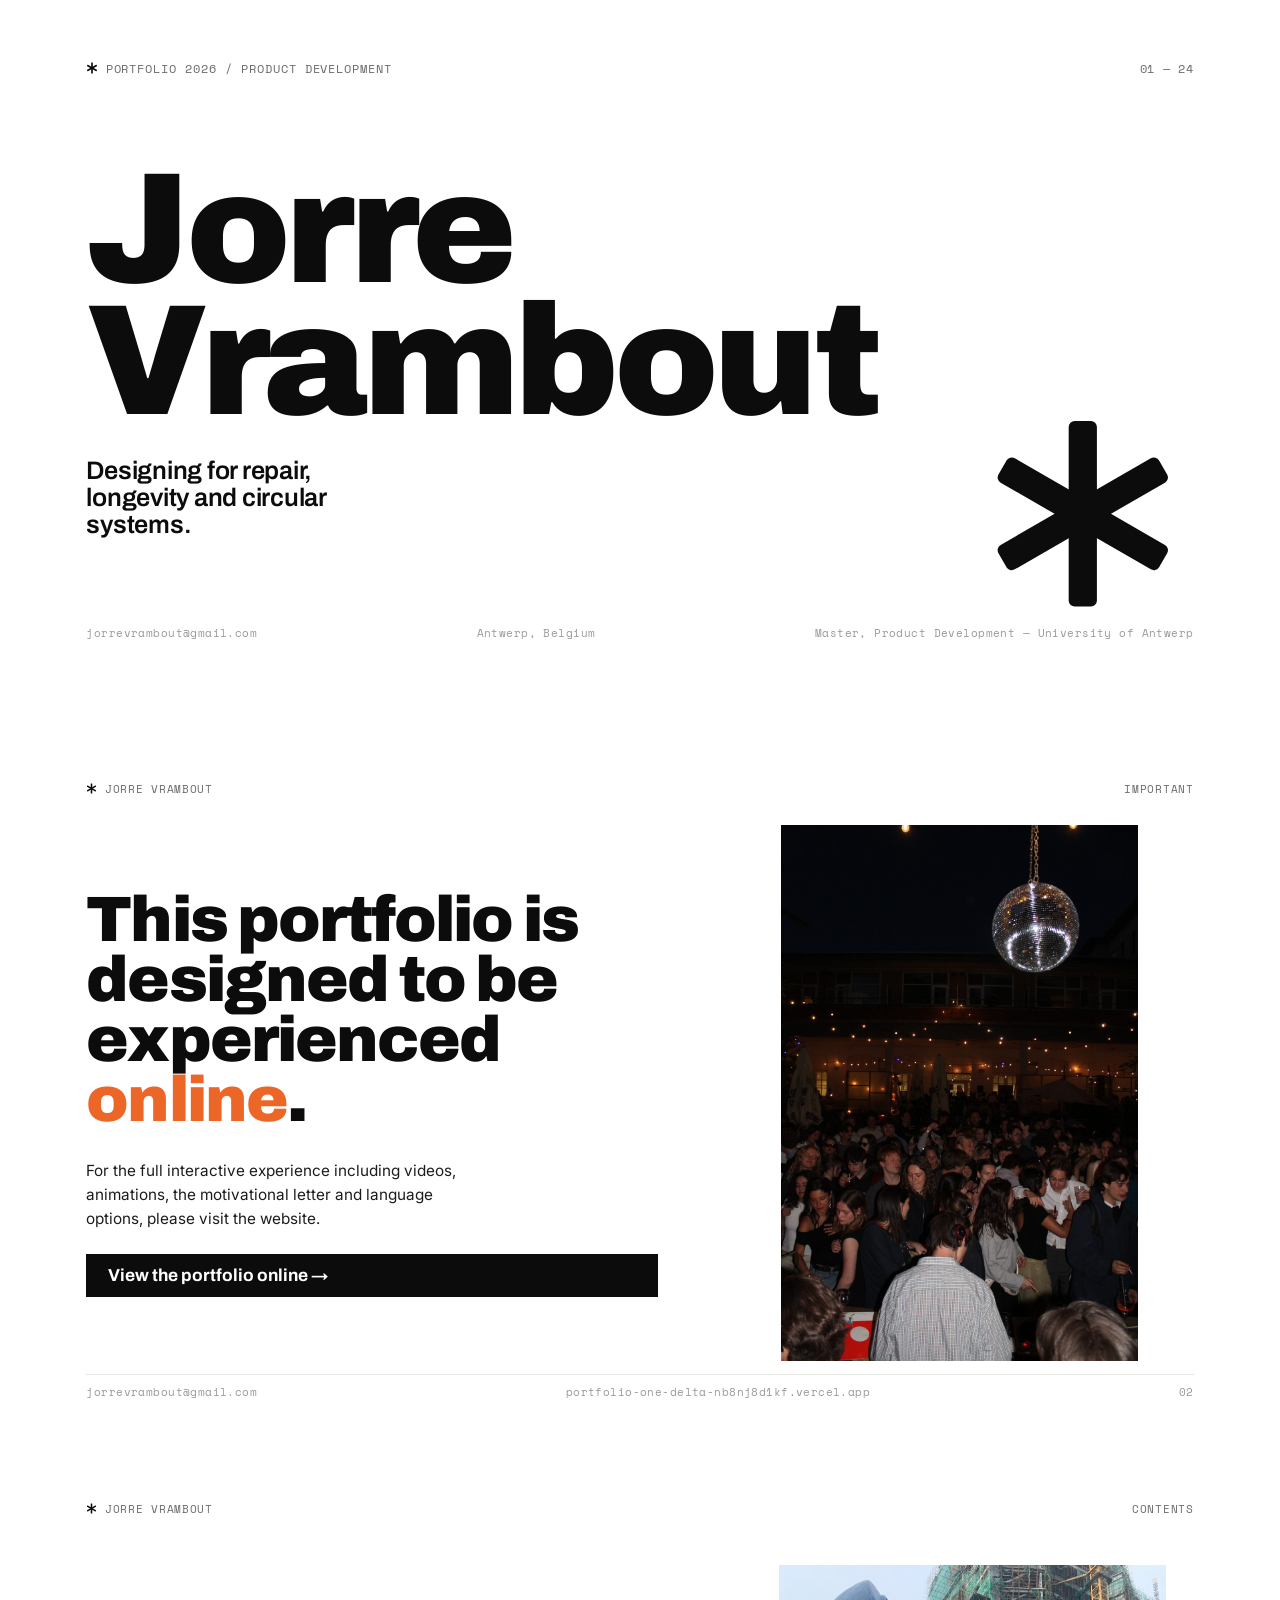
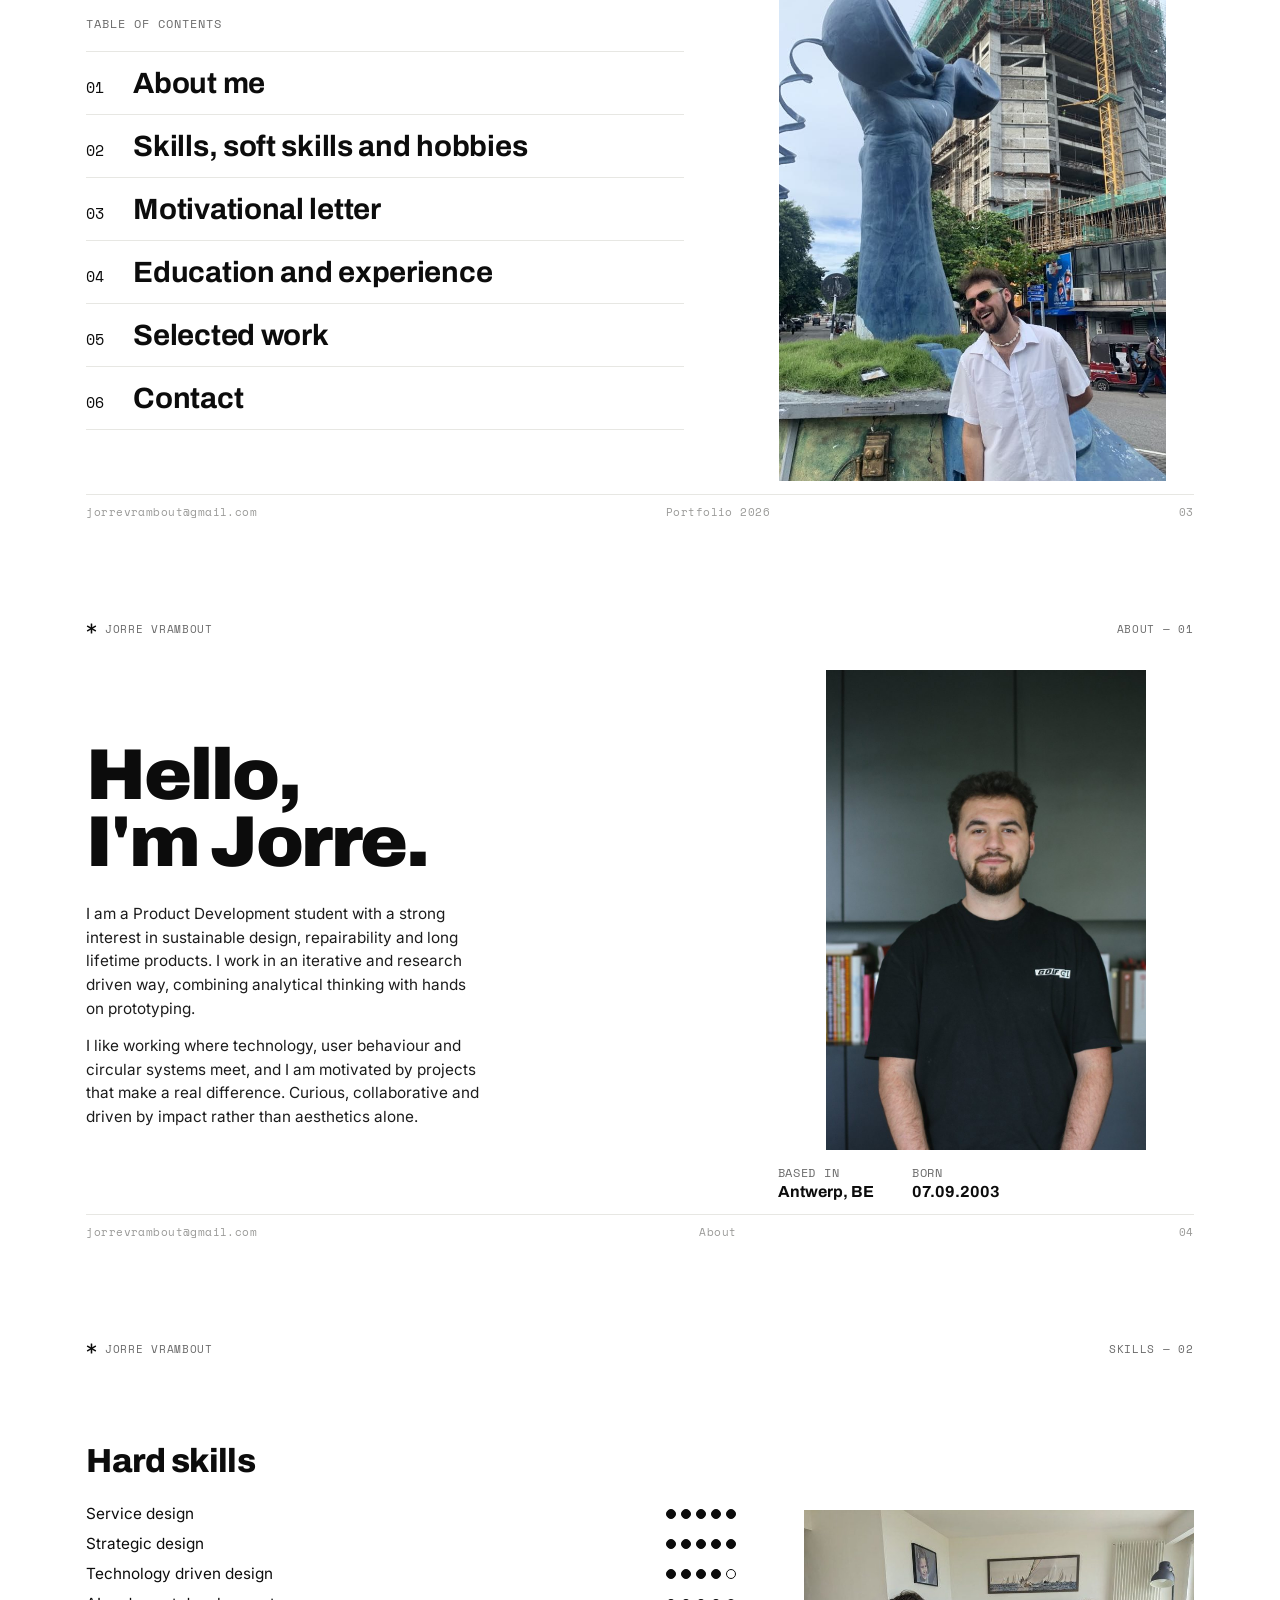
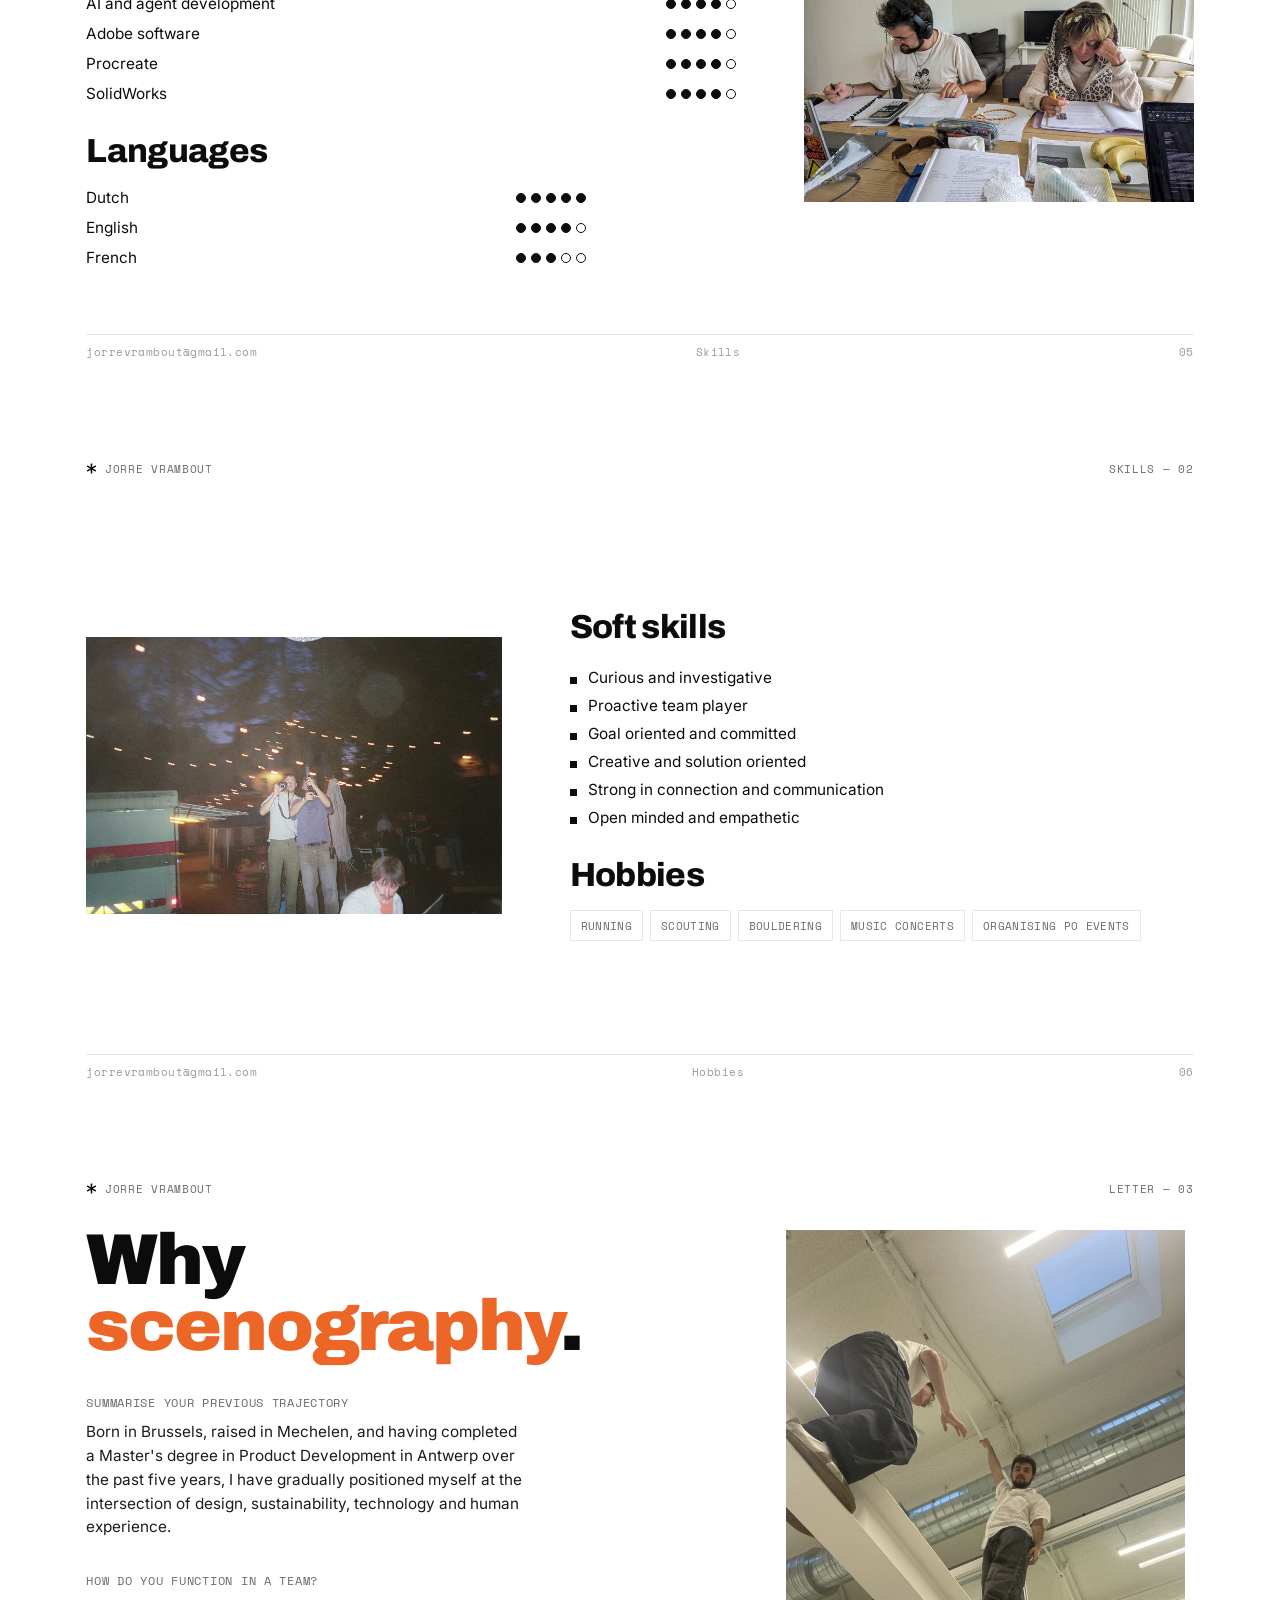
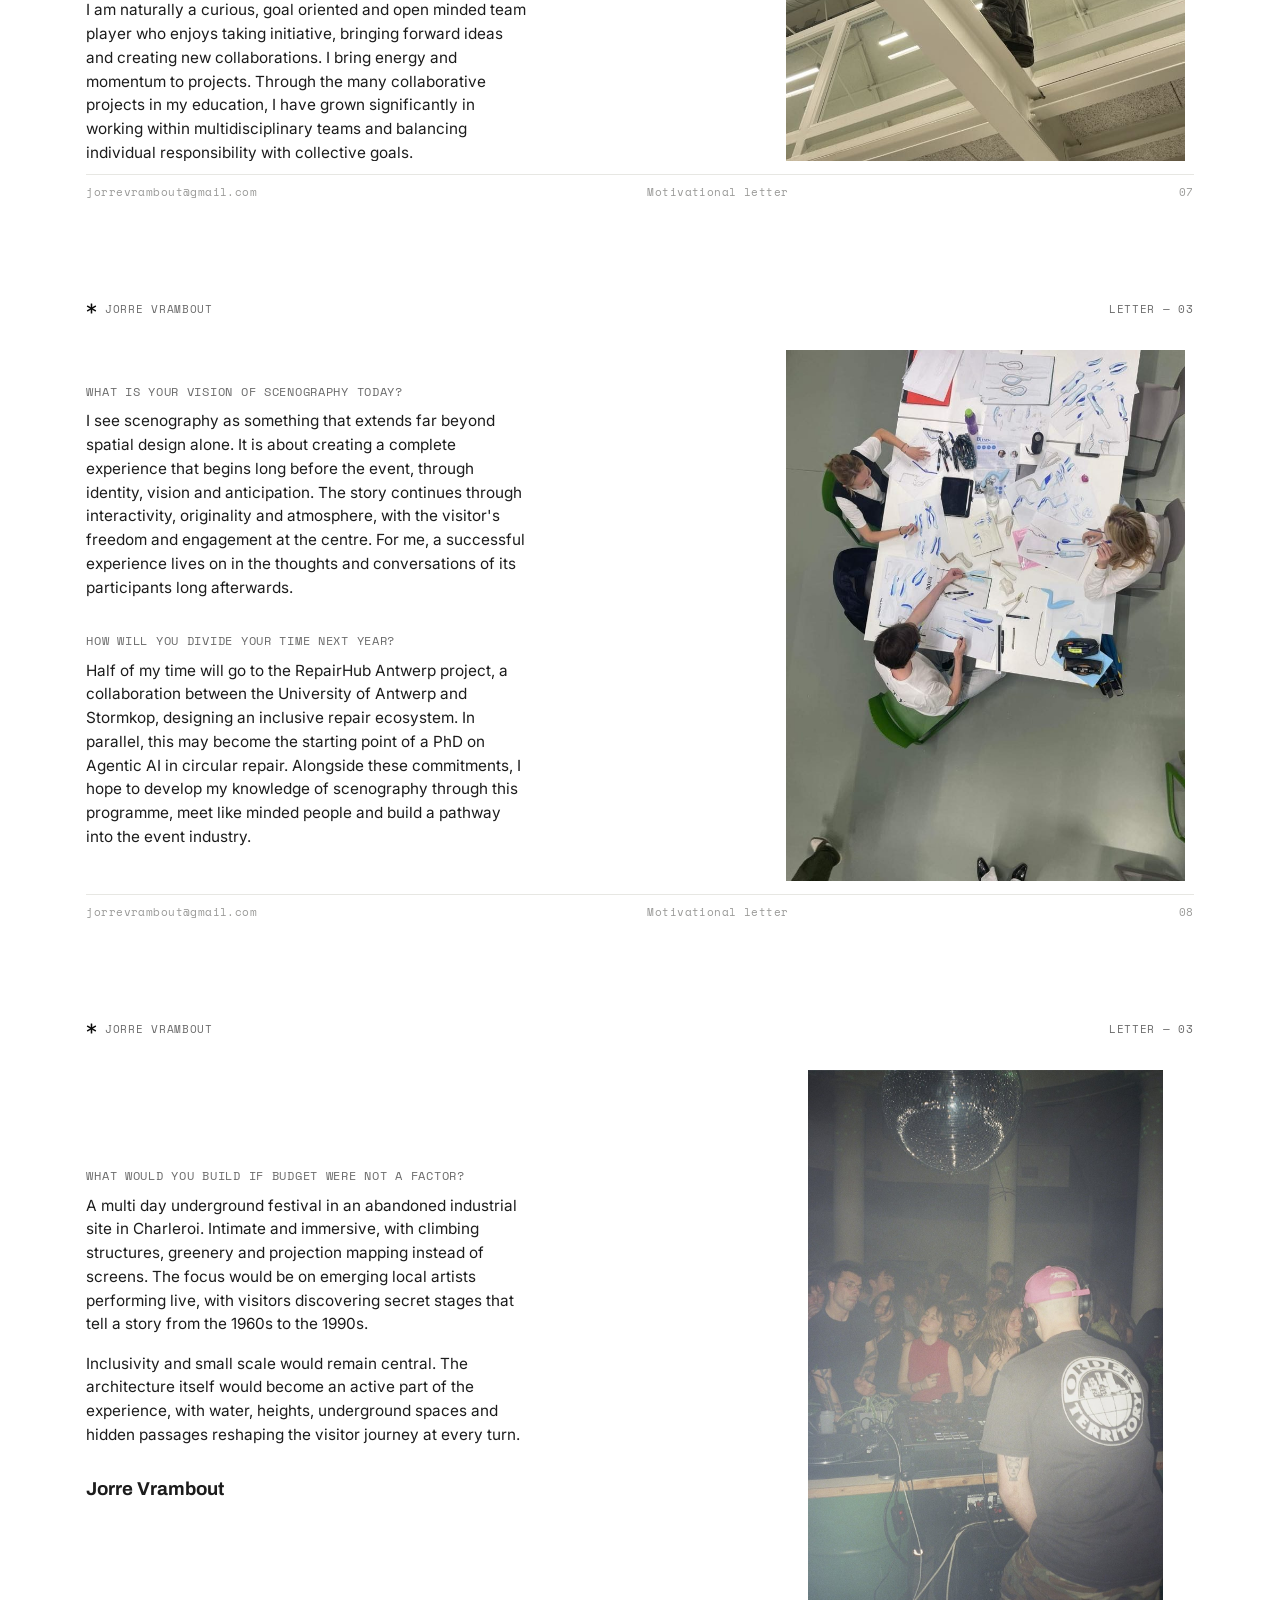
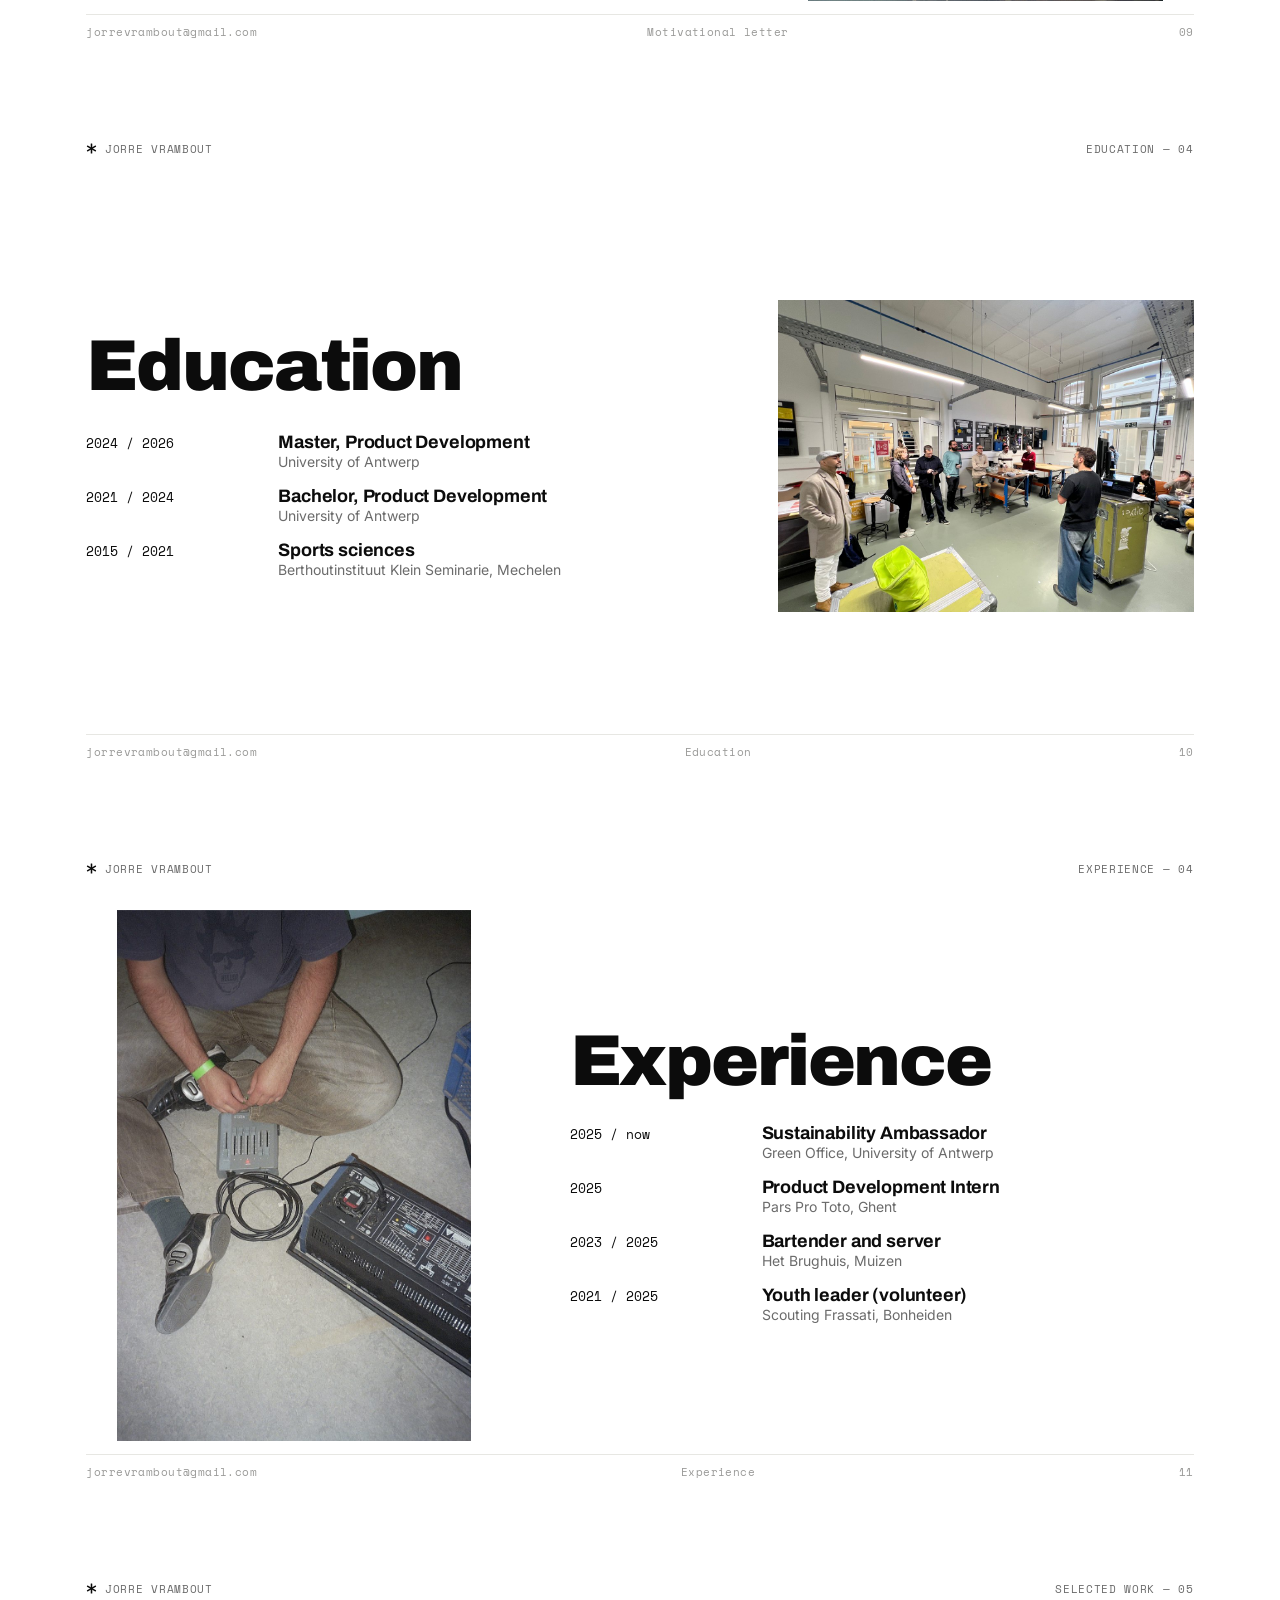
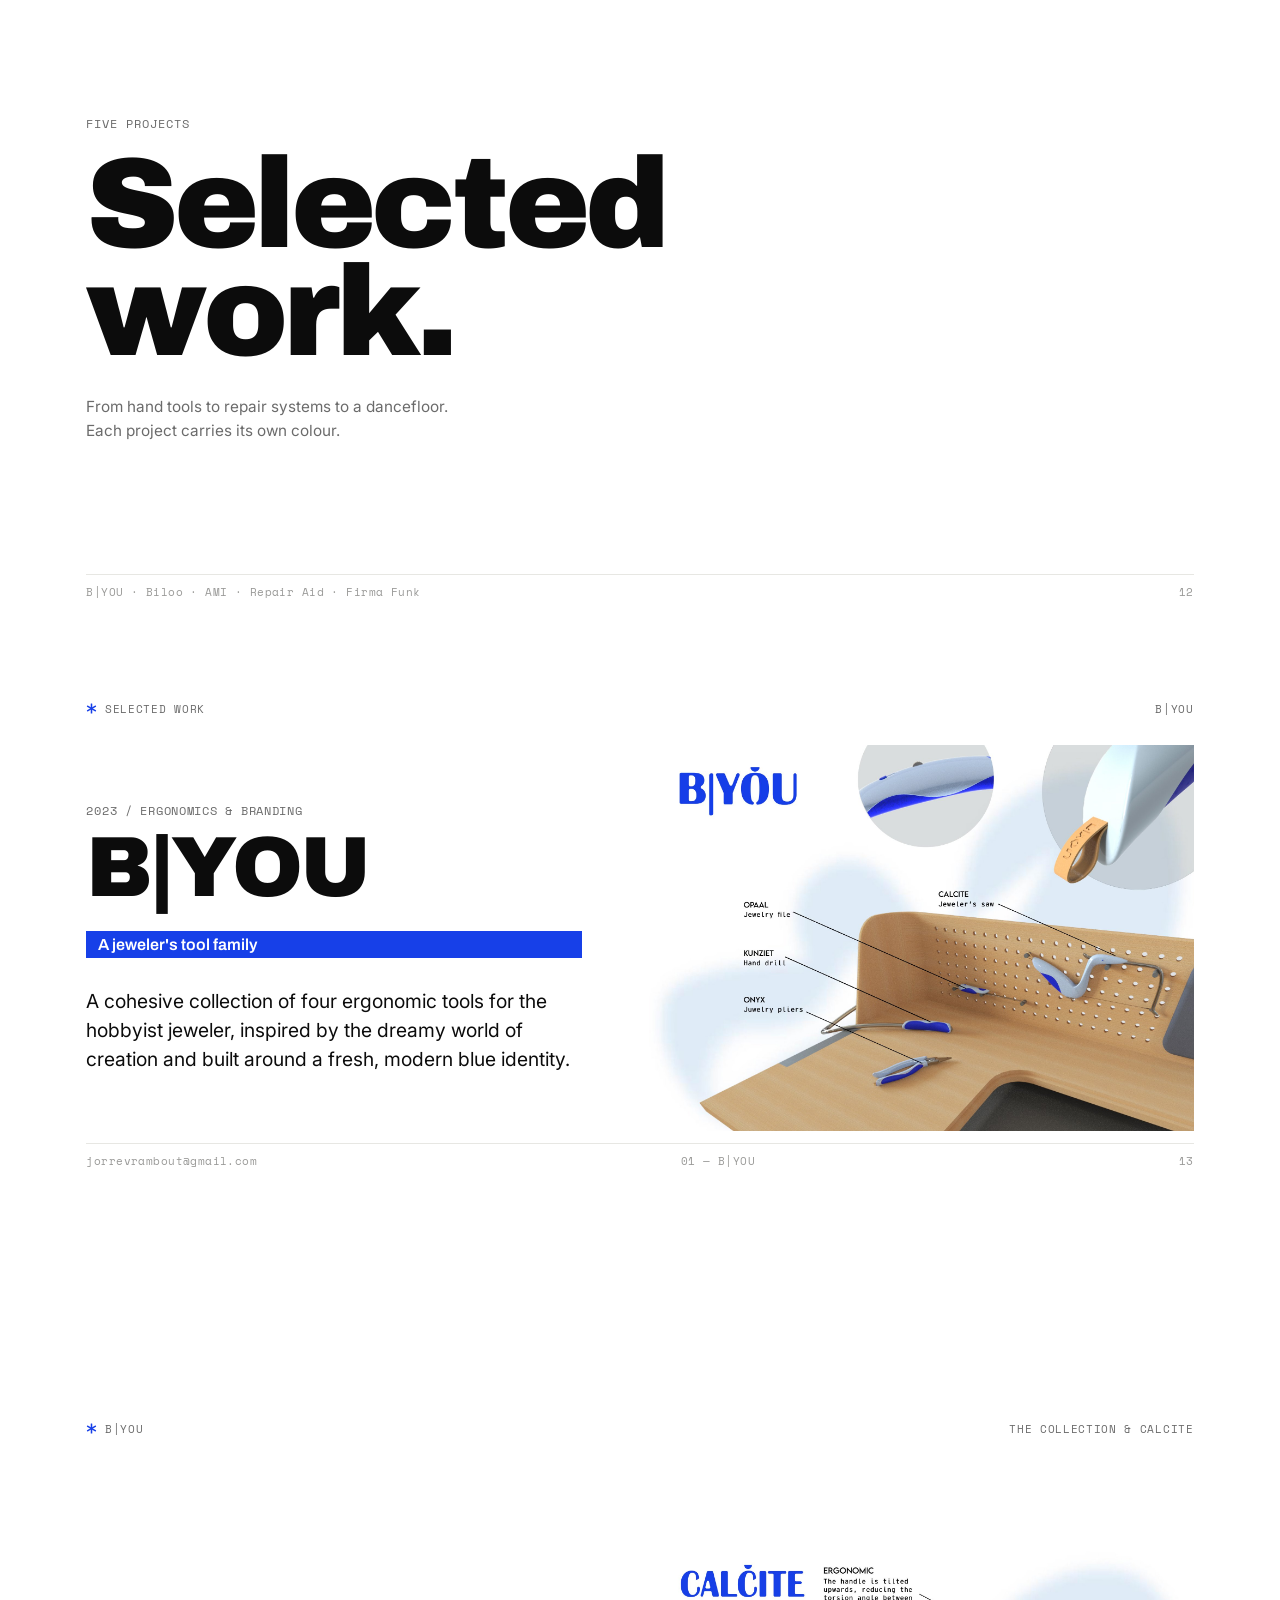
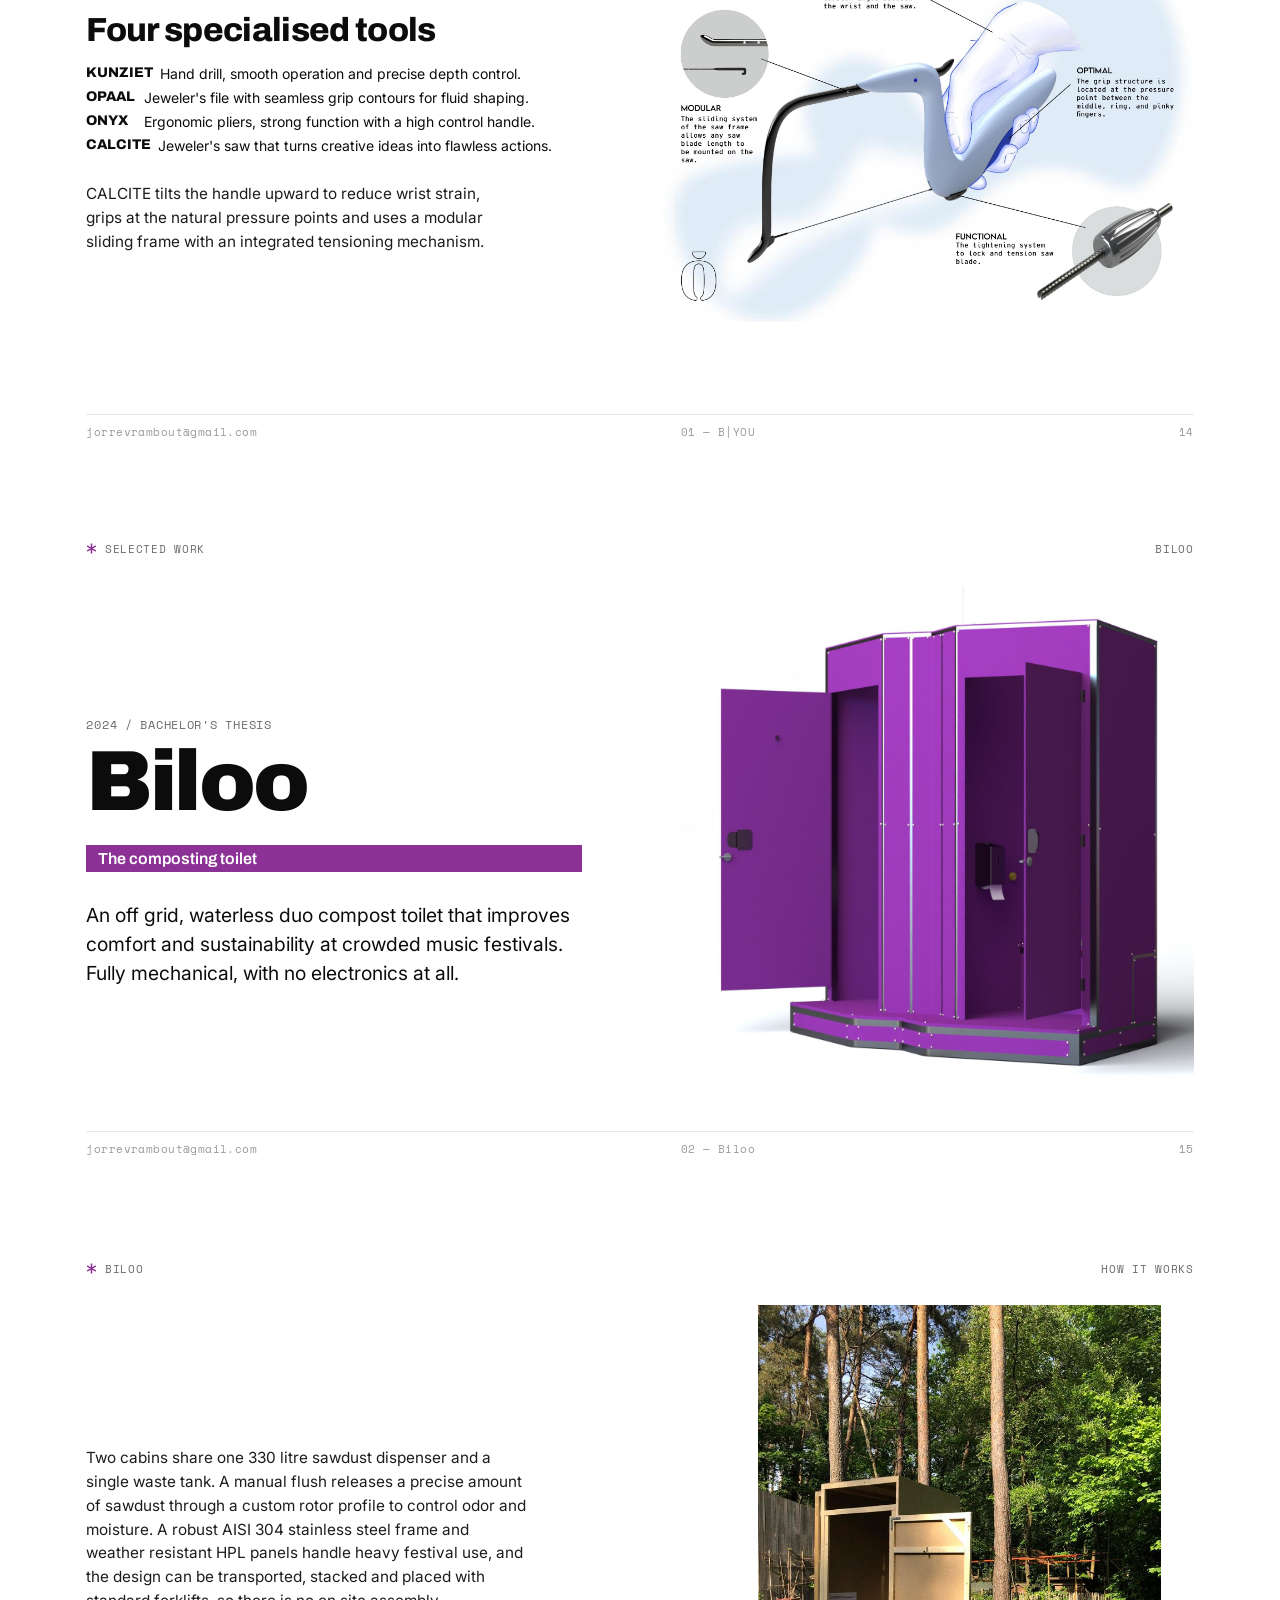
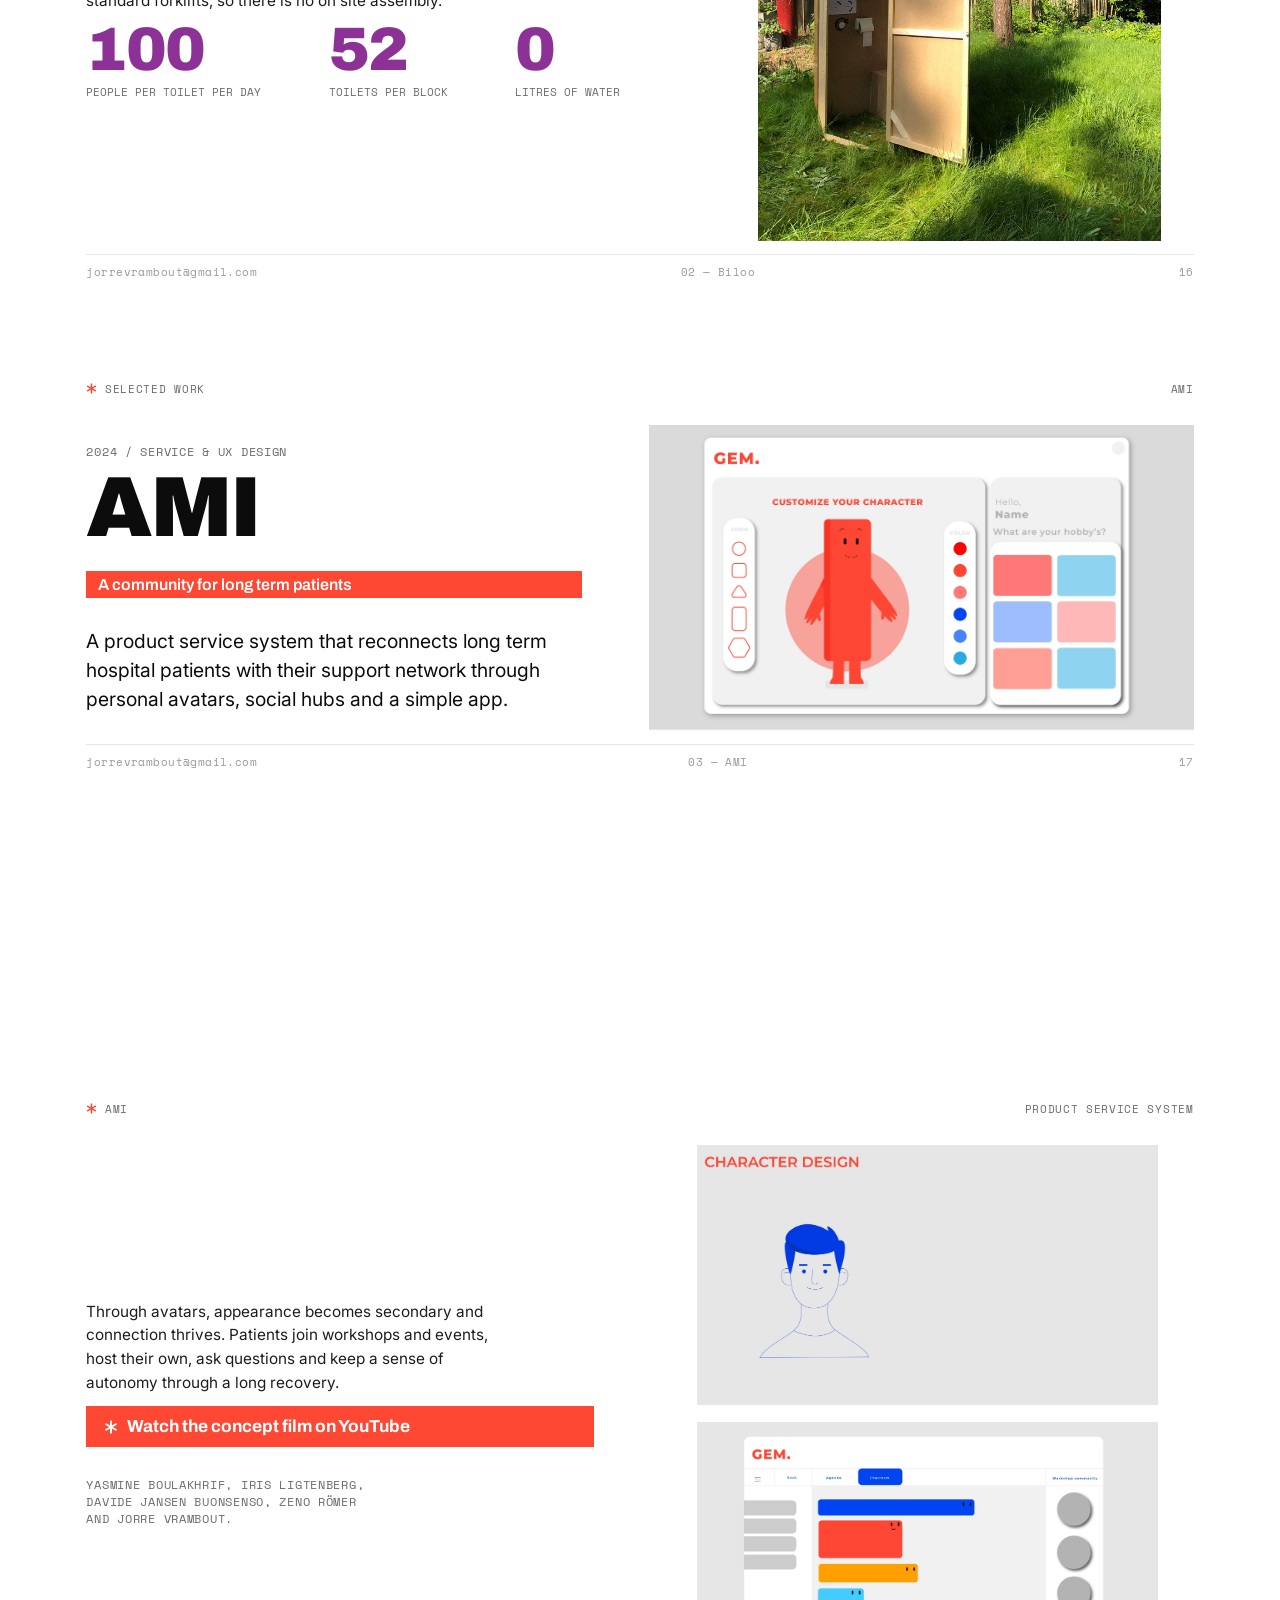
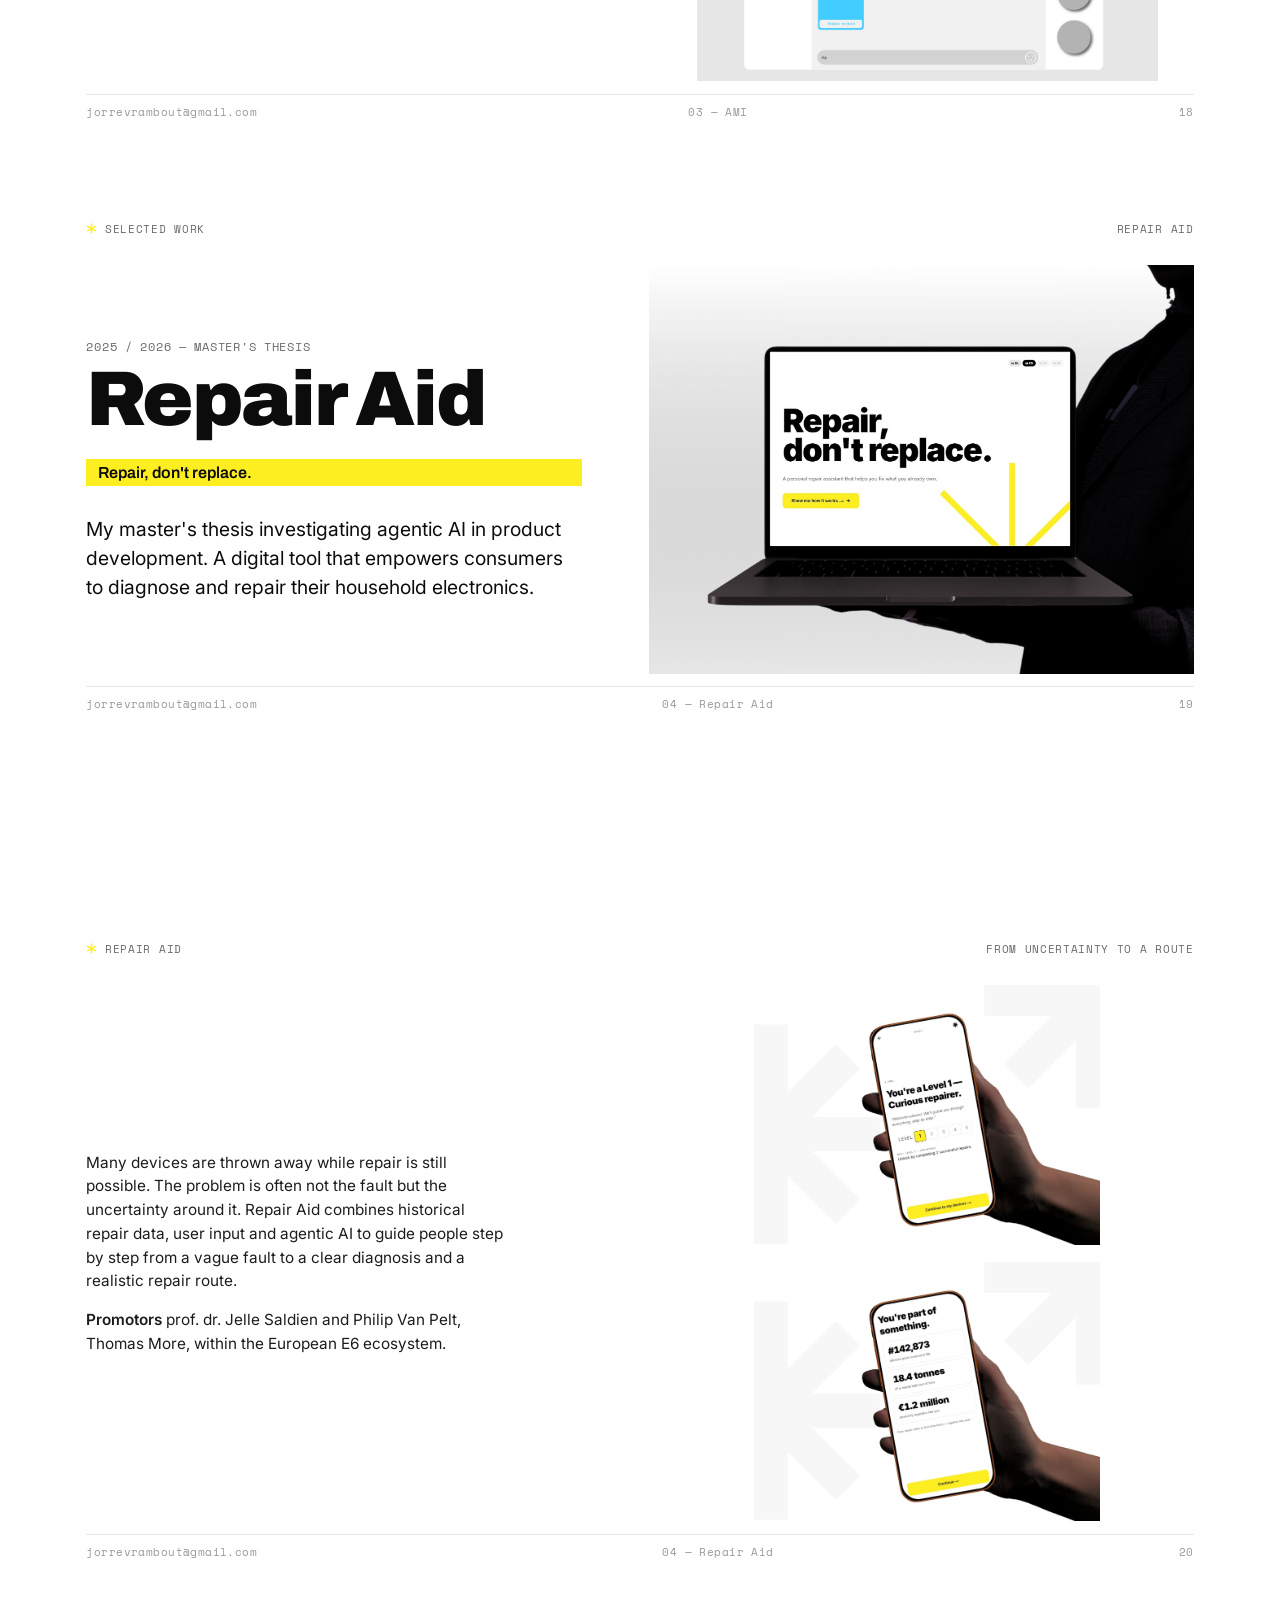
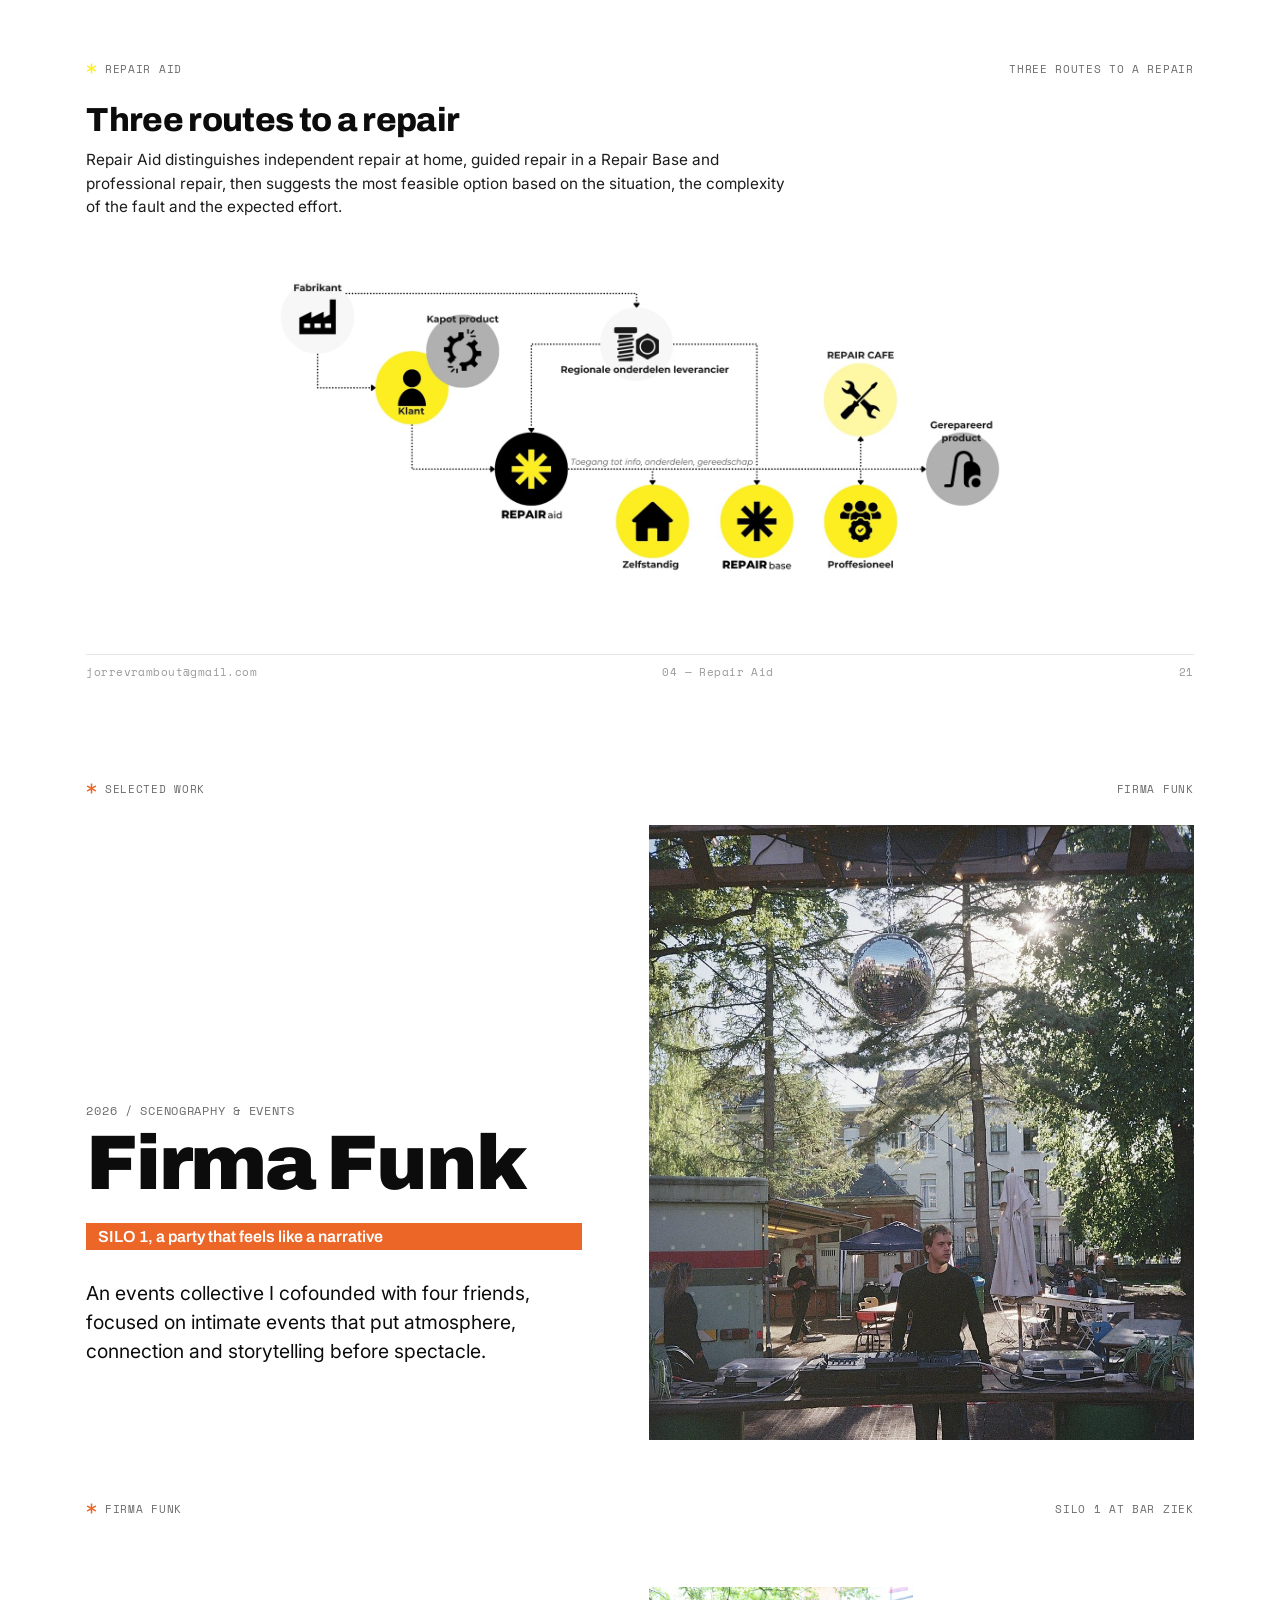
==== commit 48e184d9: "PDF: replace duplicate image on letter page 9 with Firma Funk DJ photo Co-Authored-By: Claude Sonnet" ====
--- a/portfolio-pdf.html
+++ b/portfolio-pdf.html
@@ -269,7 +269,7 @@
         <p class="body" style="margin-top:.16in;max-width:44ch">Inclusivity and small scale would remain central. The architecture itself would become an active part of the experience, with water, heights, underground spaces and hidden passages reshaping the visitor journey at every turn.</p>
         <p class="body" style="margin-top:.3in;font-family:var(--display);font-weight:700;font-size:14pt">Jorre Vrambout</p>
       </div>
-      <figure class="col" style="flex:.8"><img src="assets/img/jorre_19.jpg" alt="Jorre at a concert" /></figure>
+      <figure class="col" style="flex:.8"><img src="assets/img/ff_letter3.jpg" alt="A DJ set at SILO 1" /></figure>
     </div>
     <div class="ftr"><span>jorrevrambout@gmail.com</span><span>Motivational letter</span><span>09</span></div>
   </div>
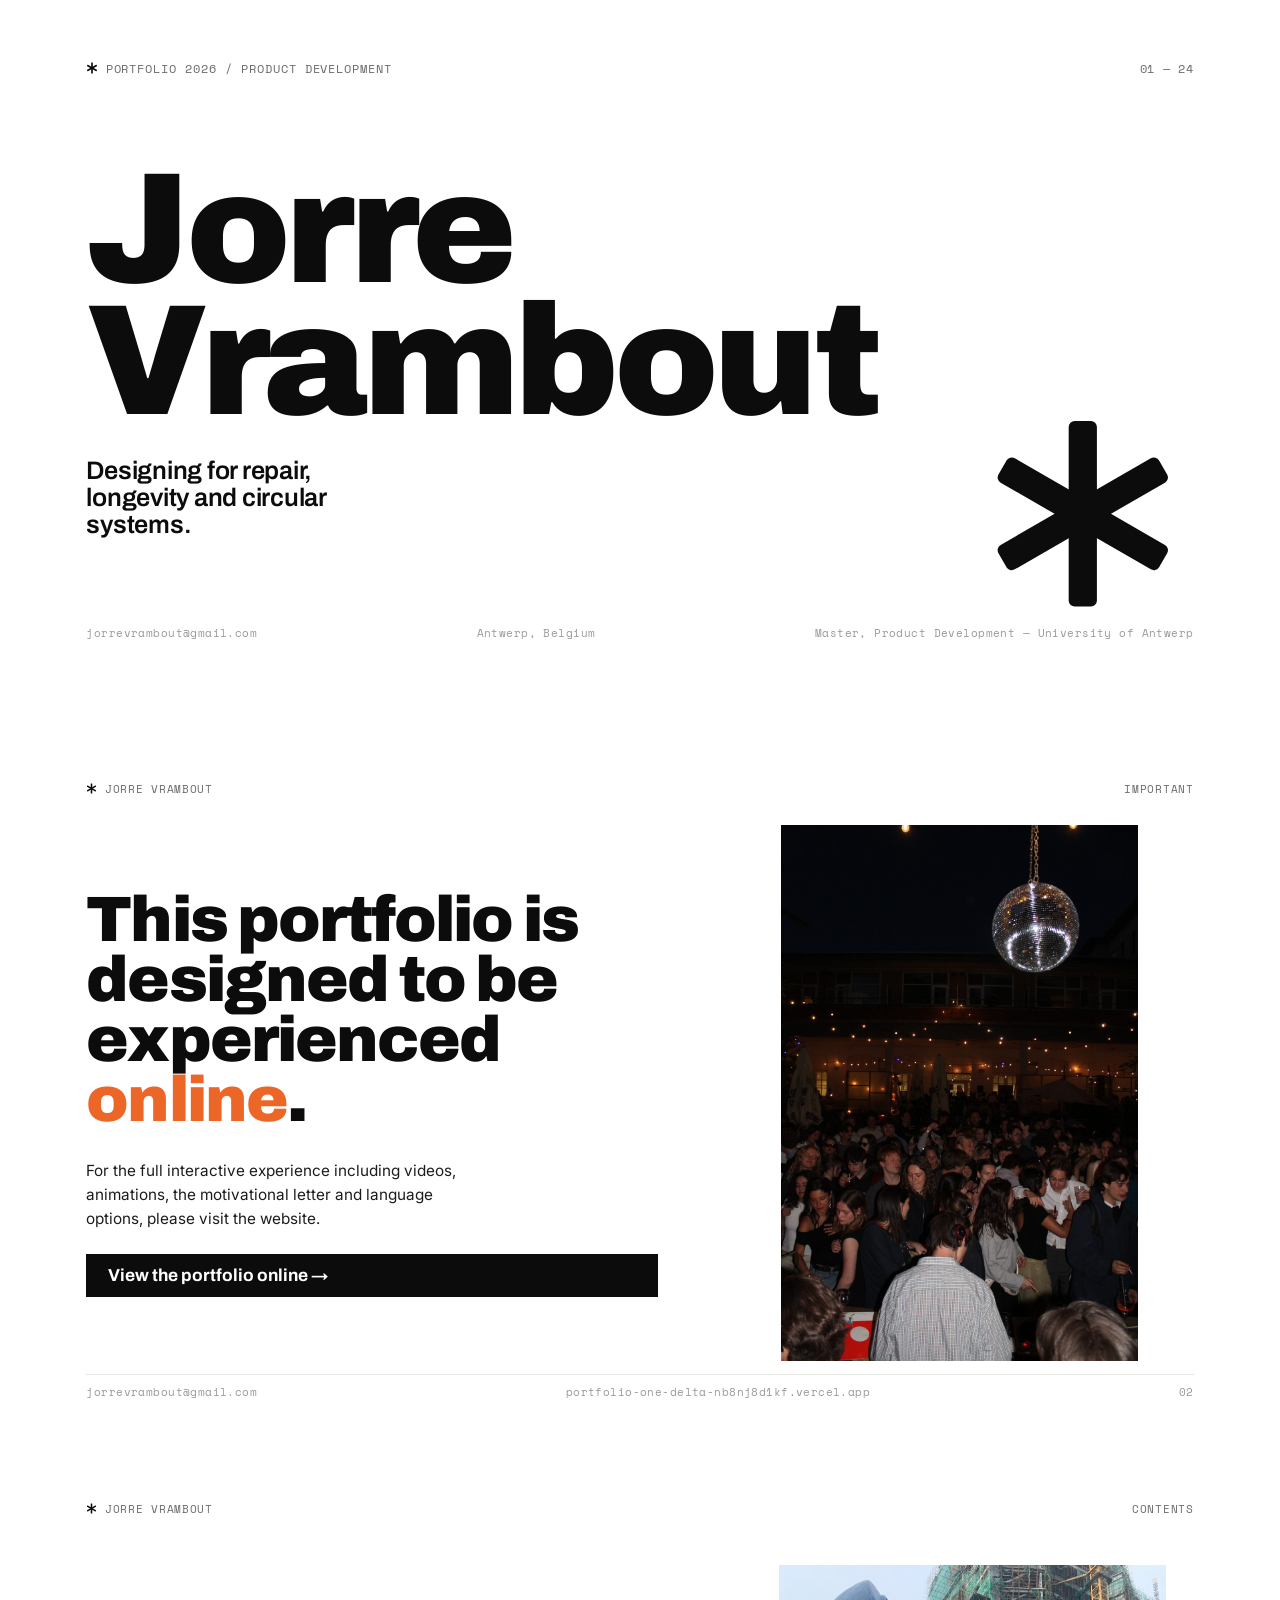
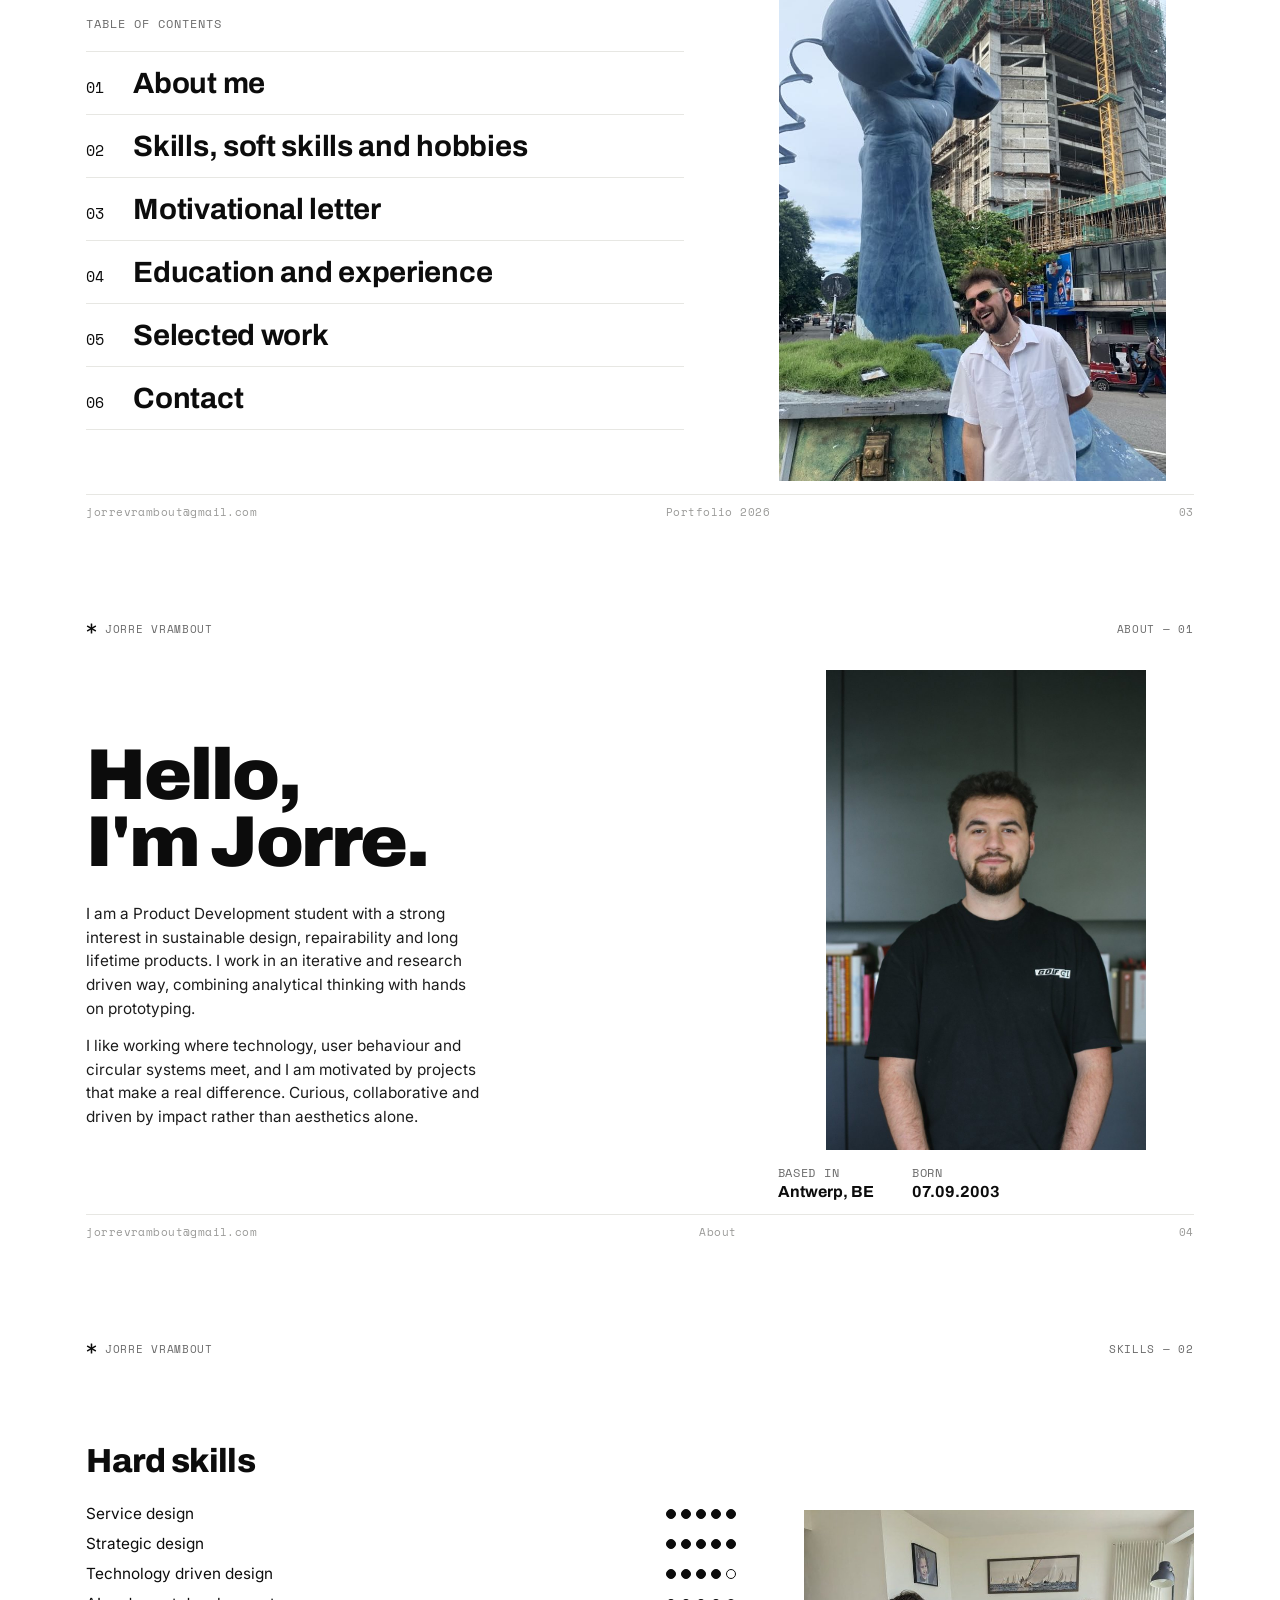
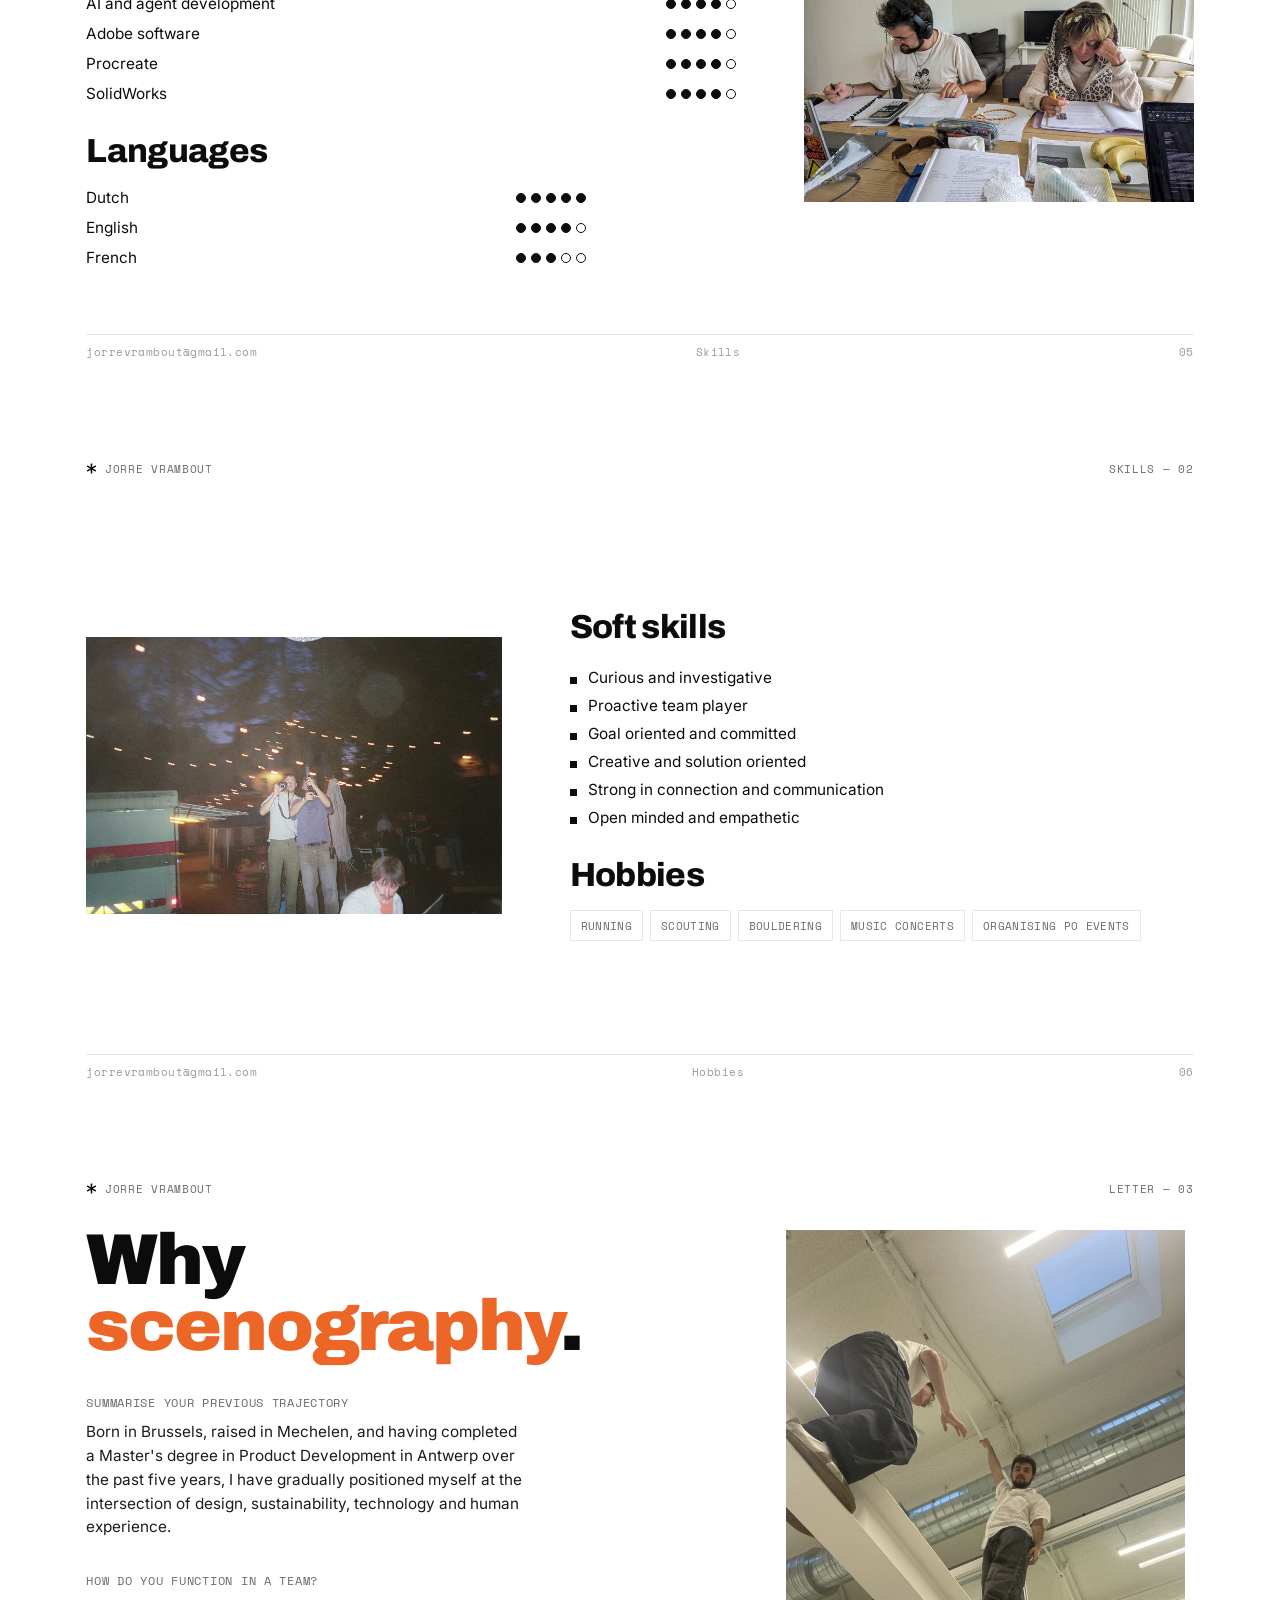
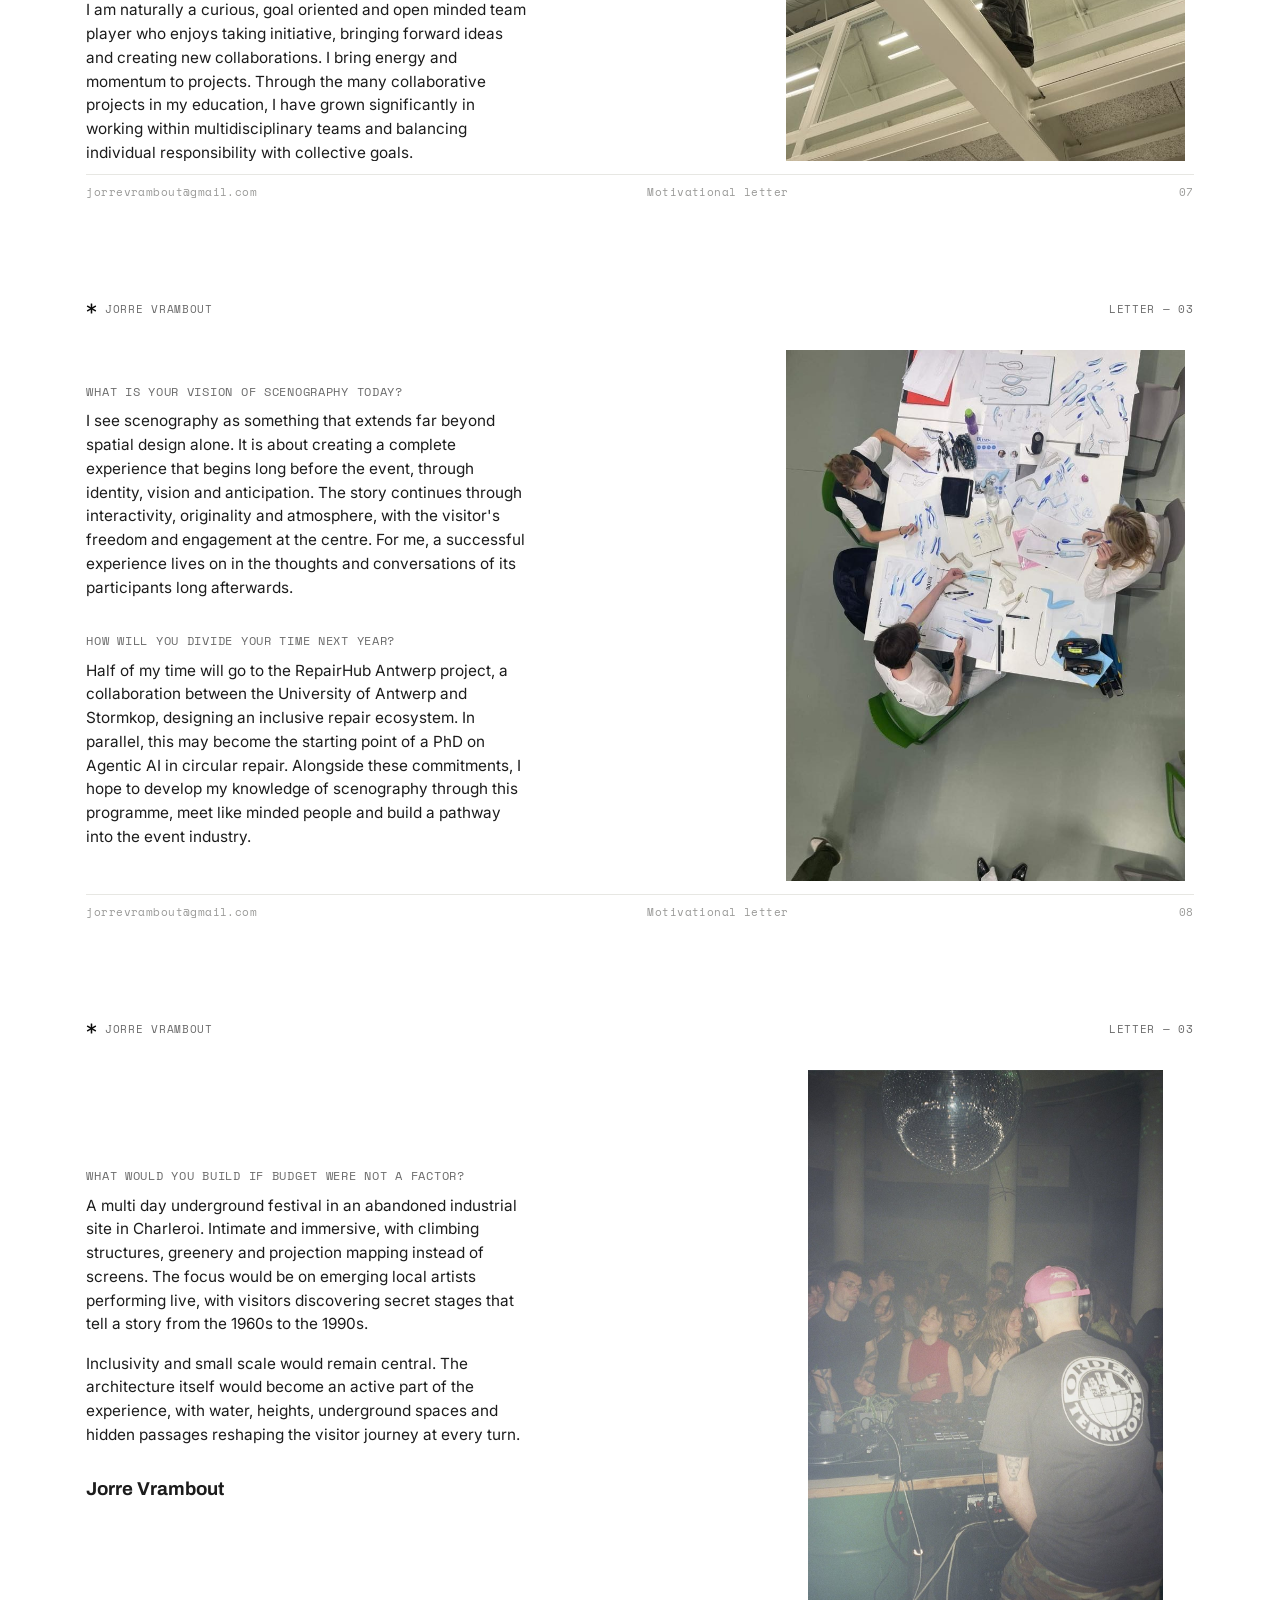
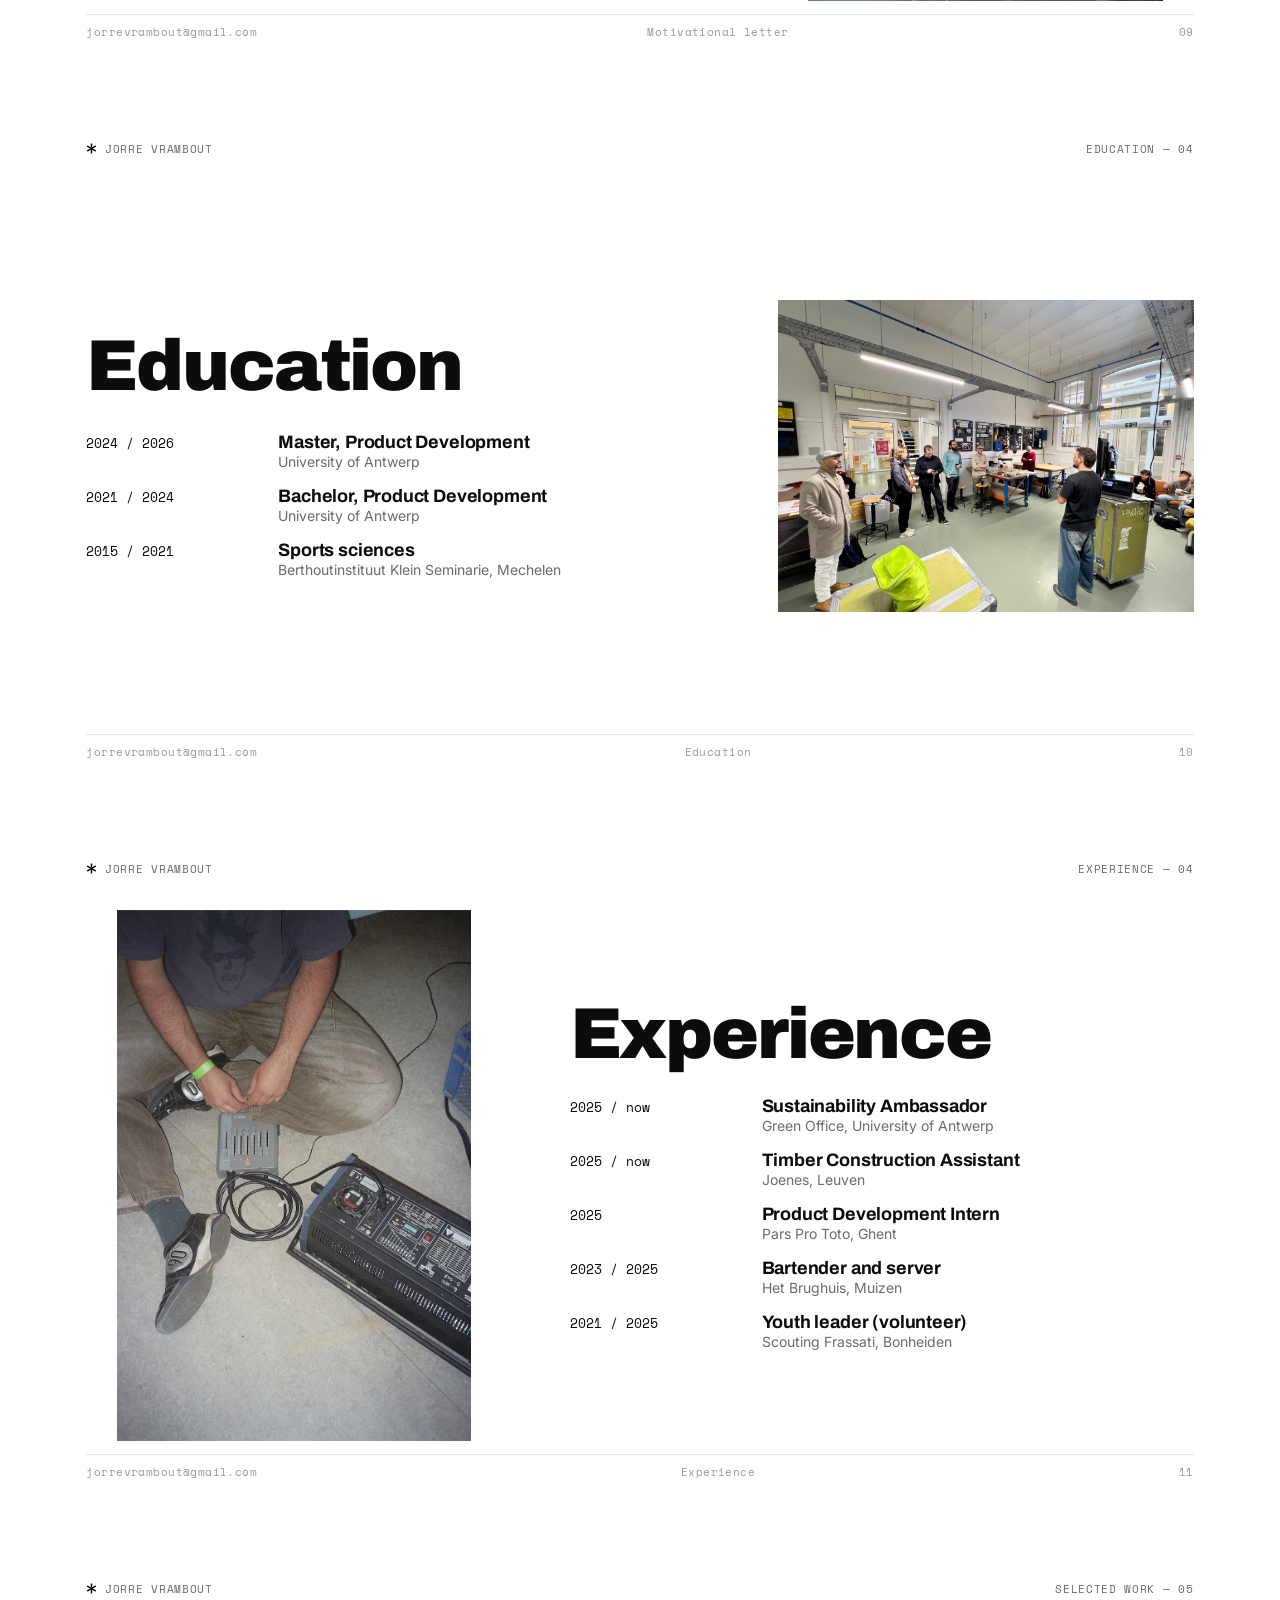
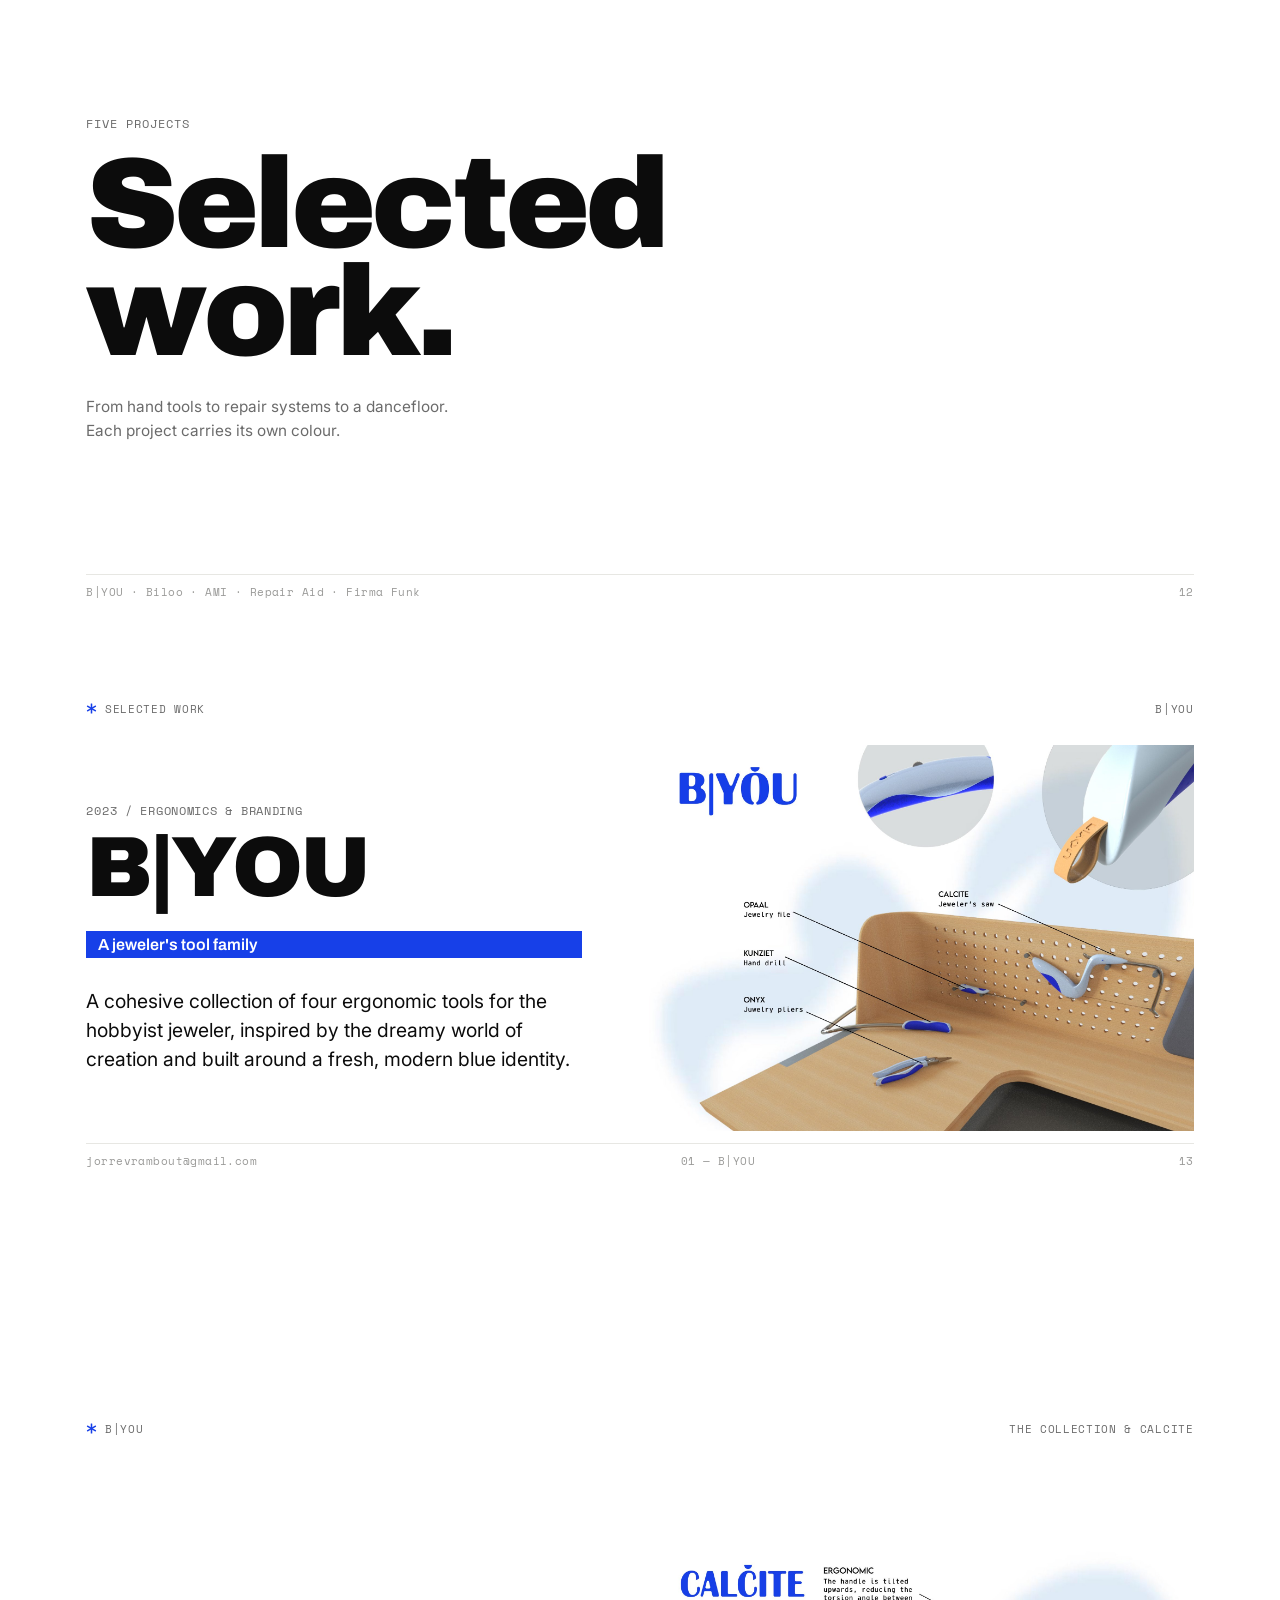
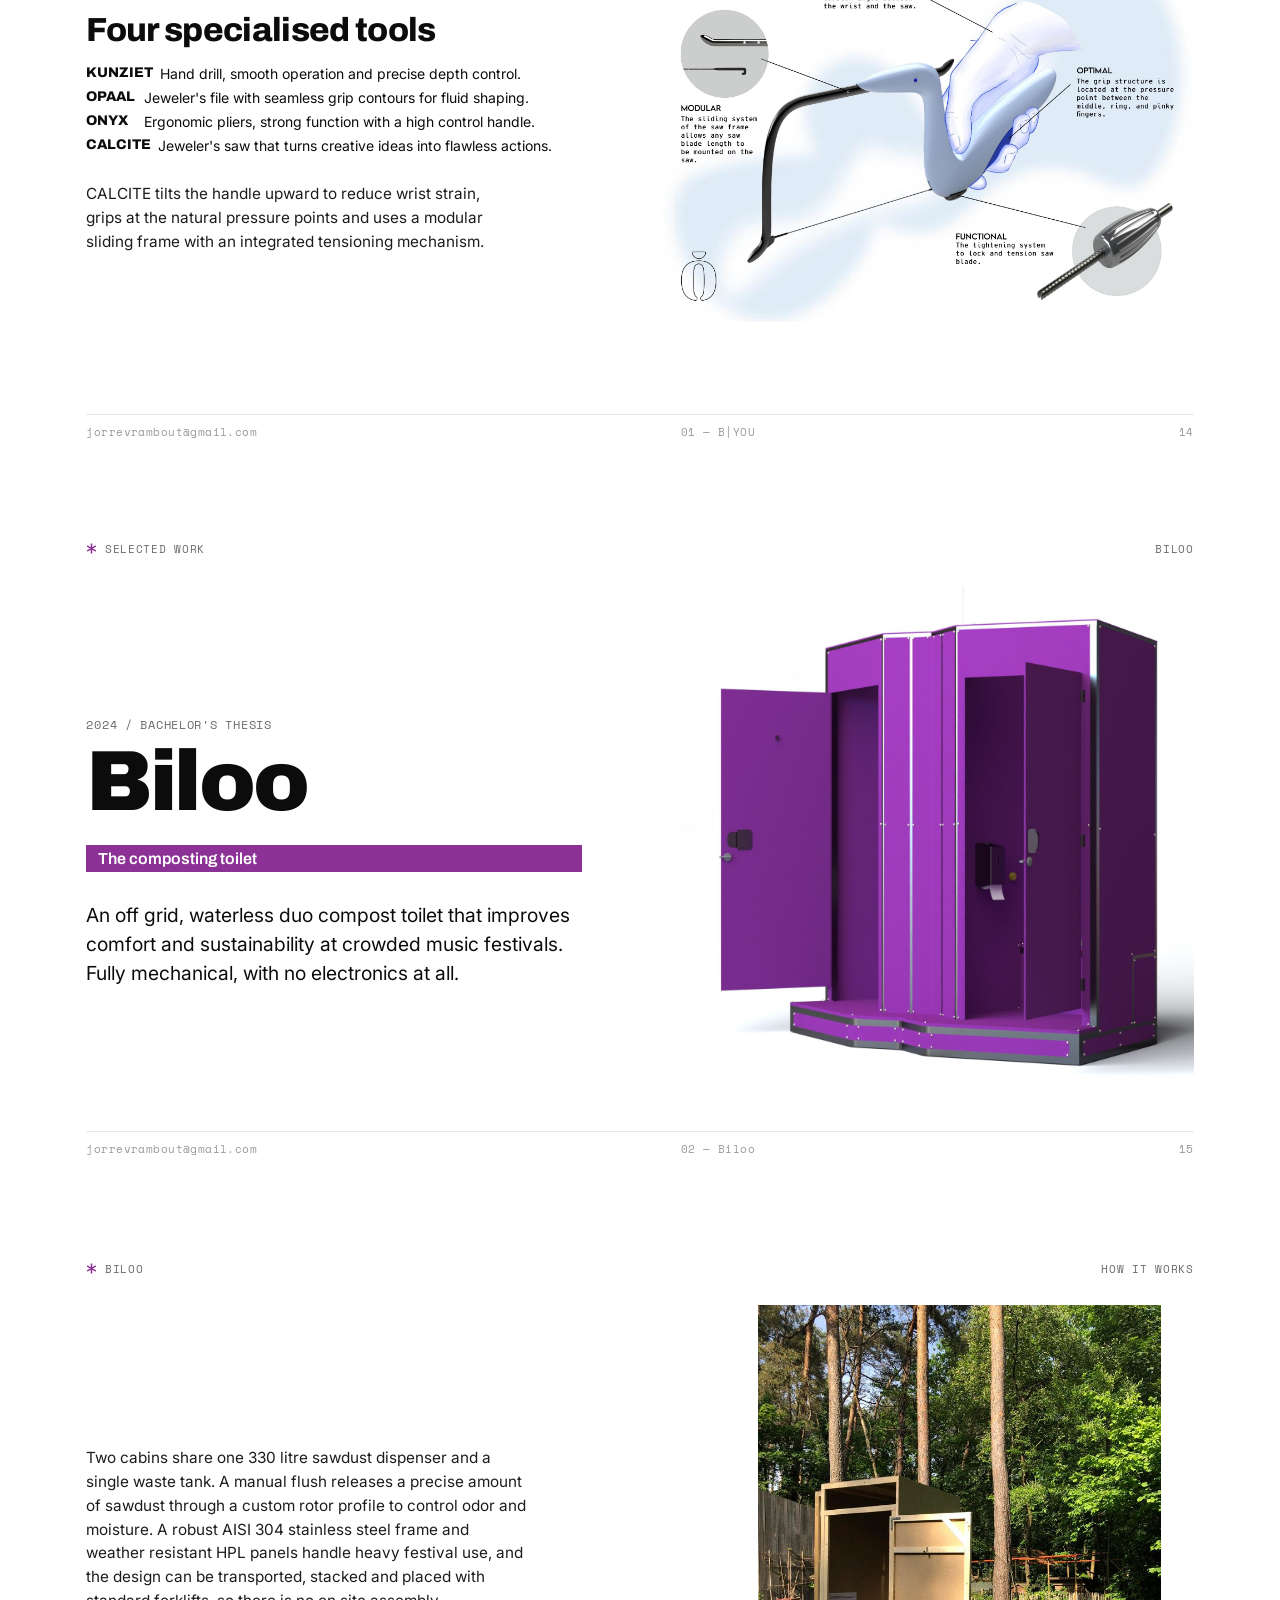
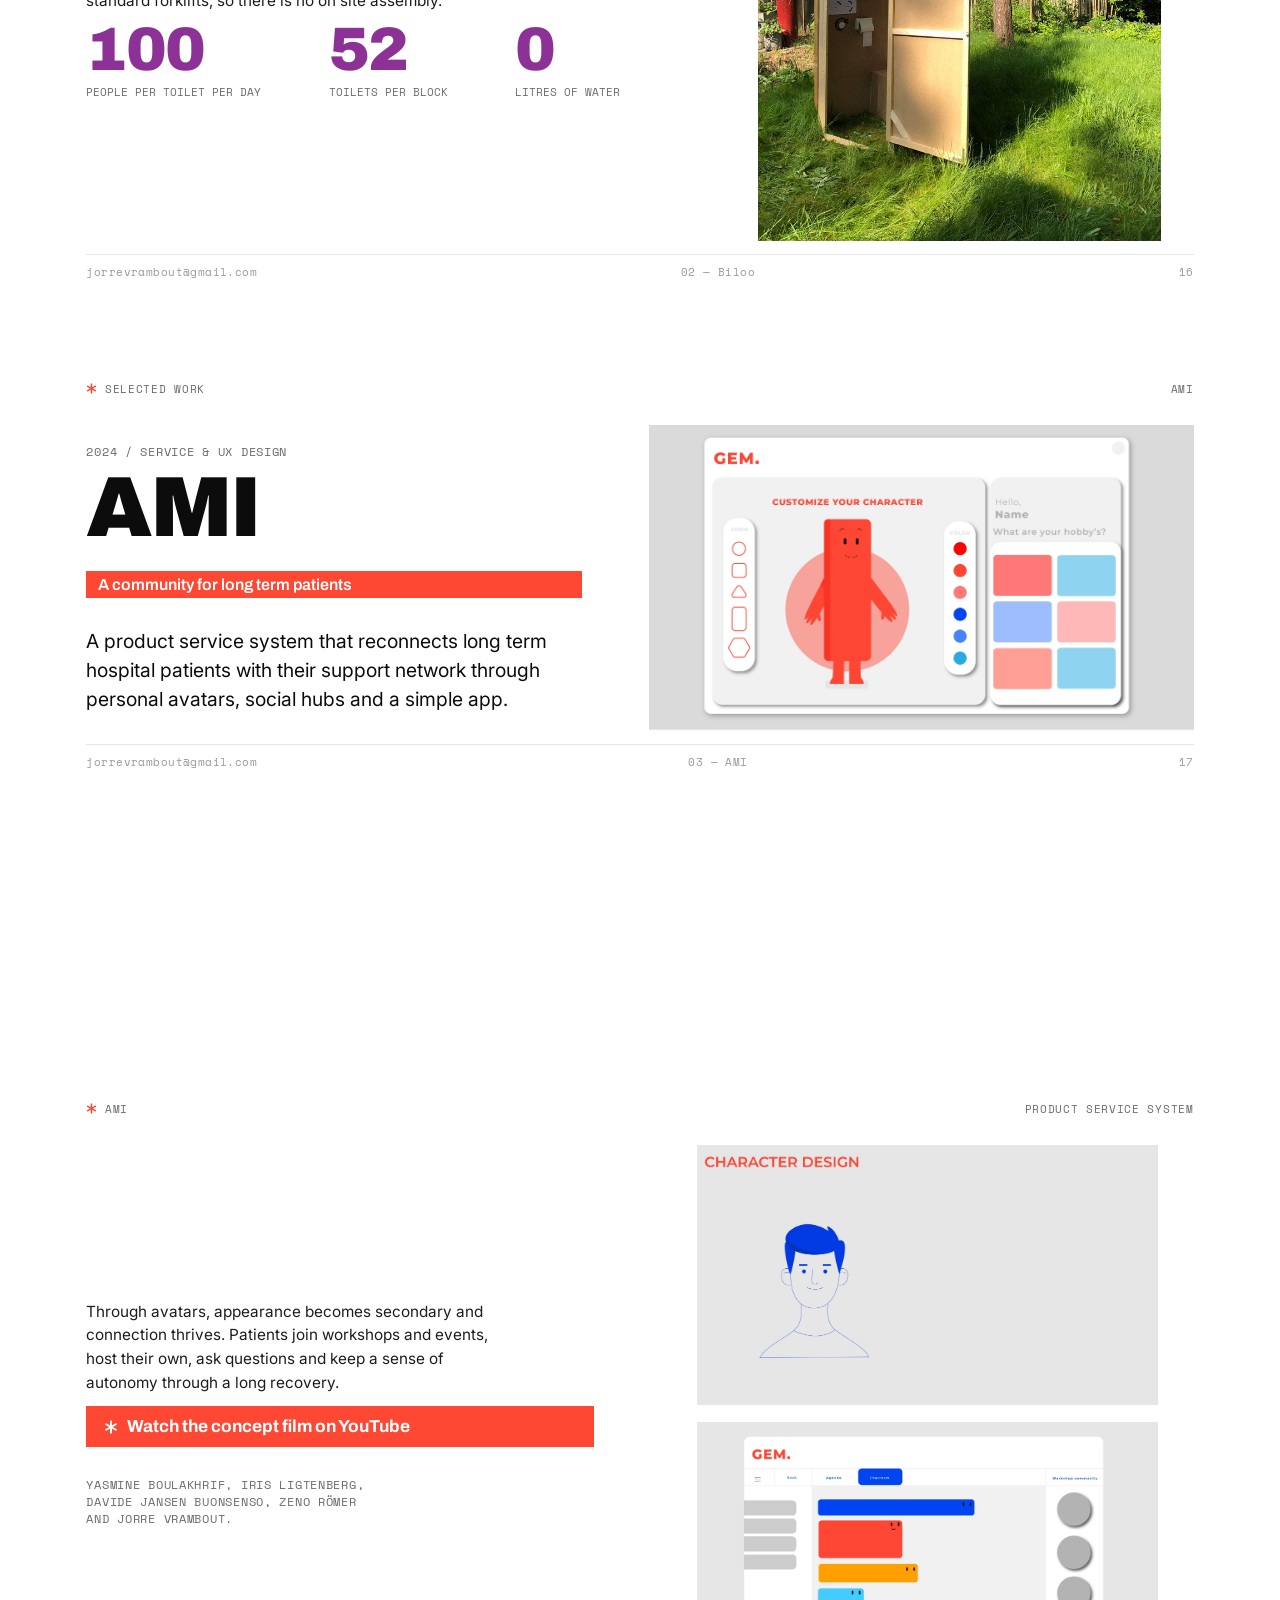
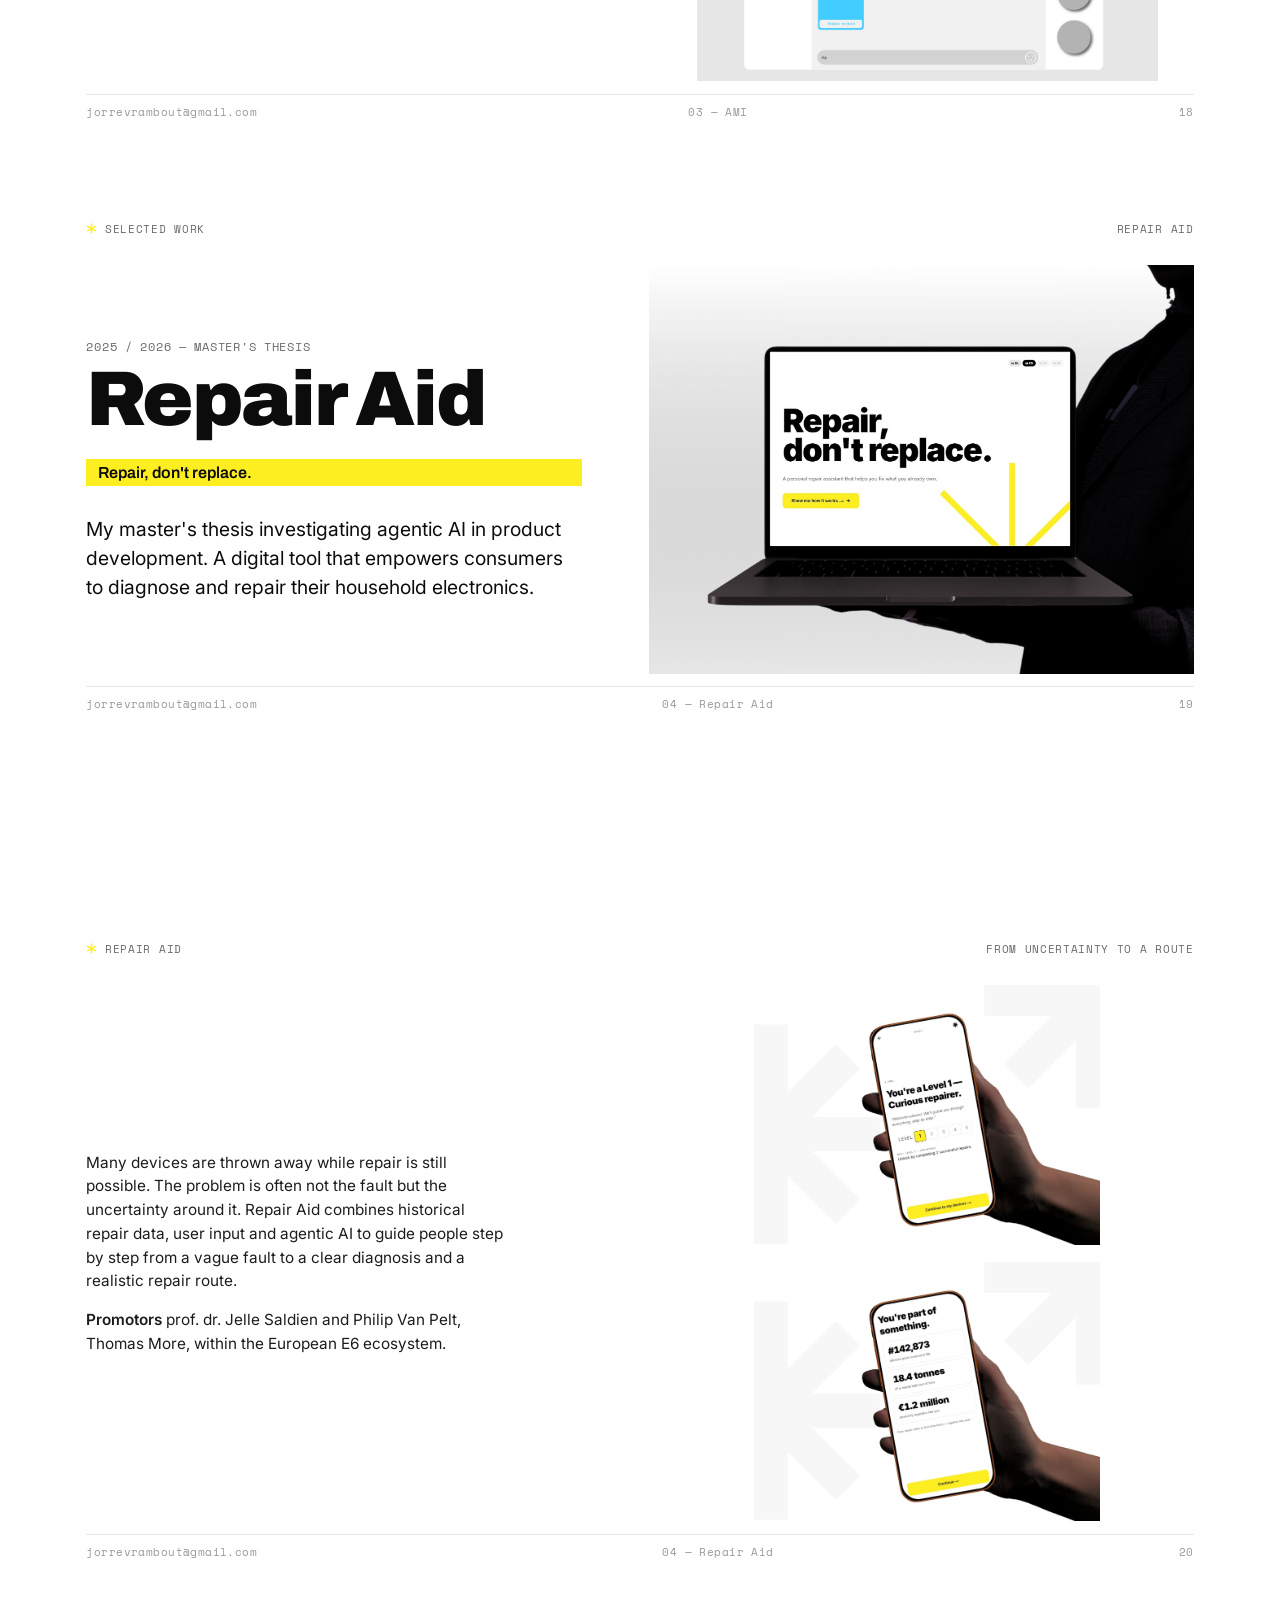
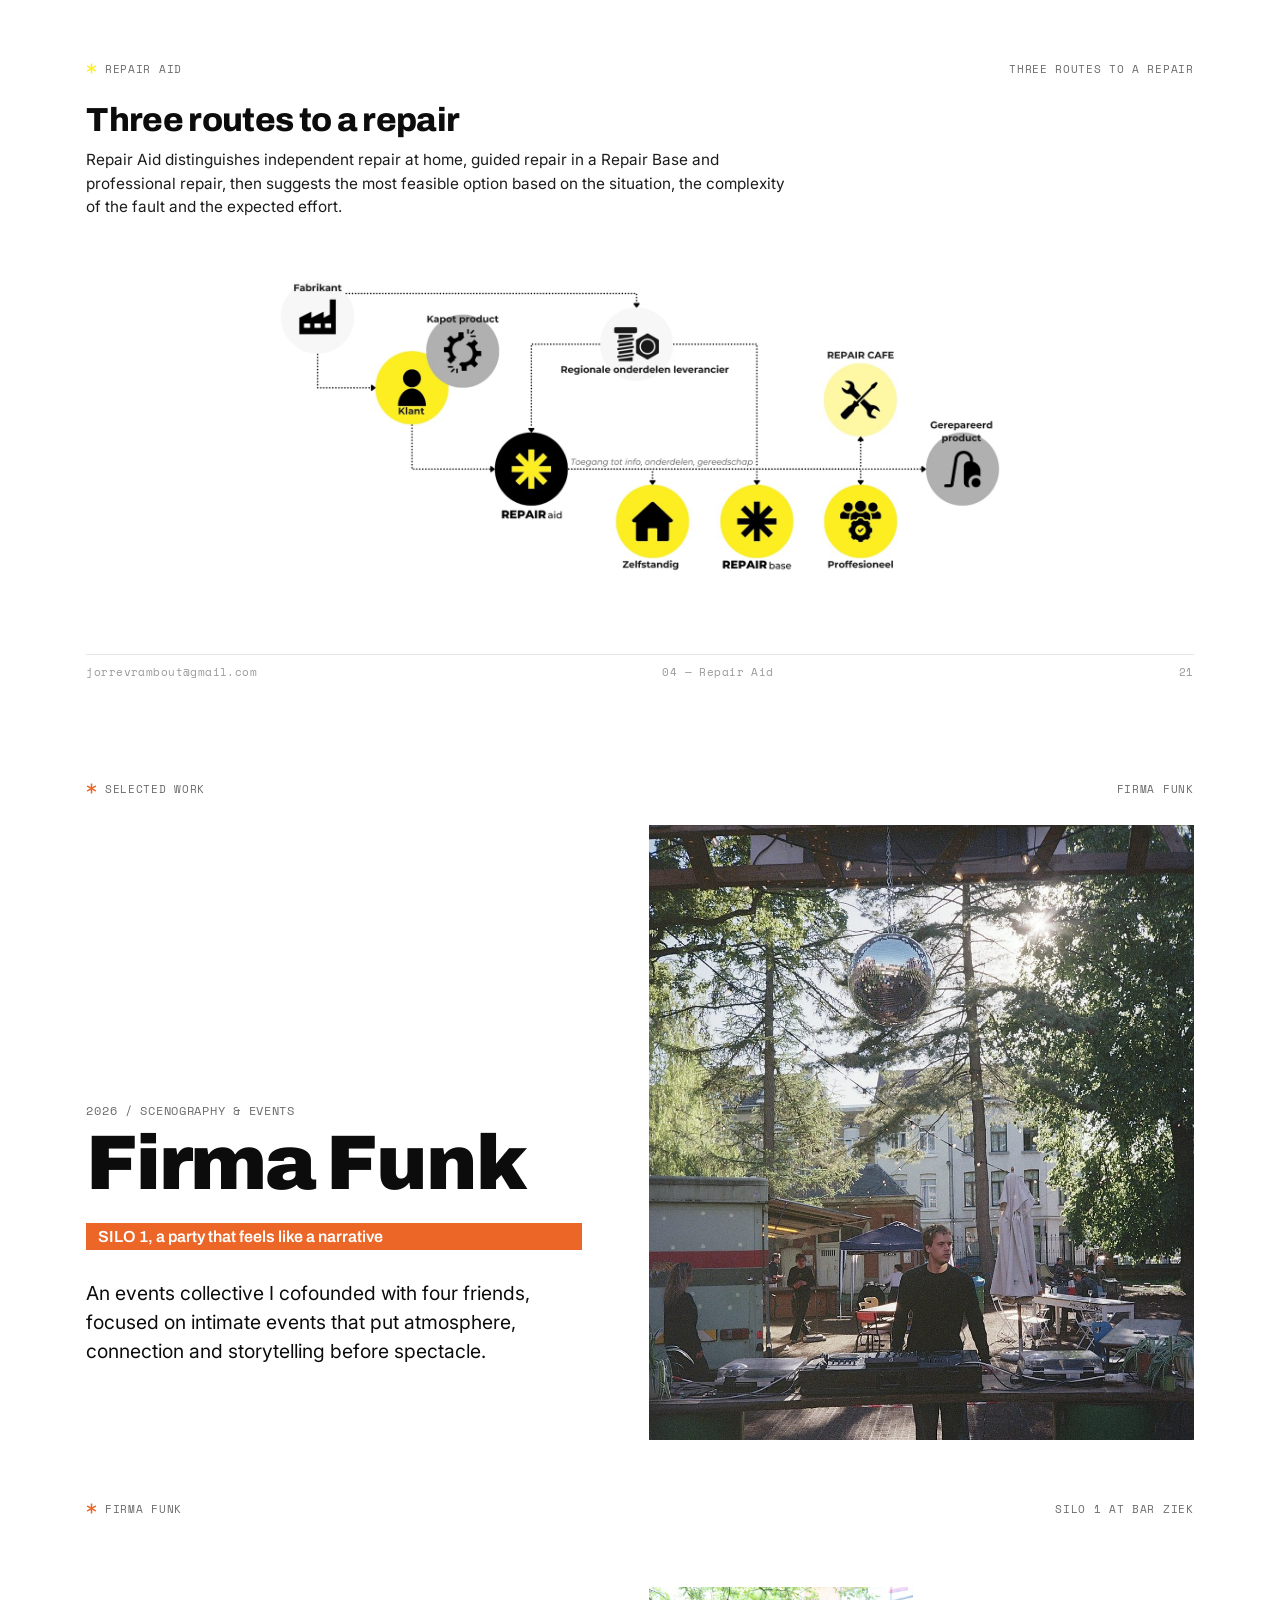
==== commit 6ab79b89: "Add Joenes experience, fix card arrows and AMI wheel scroll - Add Timber Construction Assistant at J" ====
--- a/portfolio-pdf.html
+++ b/portfolio-pdf.html
@@ -304,6 +304,7 @@
         <h2 class="h2" style="margin-bottom:.3in">Experience</h2>
         <ul class="timeline">
           <li><span class="yr">2025 / now</span><span><b>Sustainability Ambassador</b><i>Green Office, University of Antwerp</i></span></li>
+          <li><span class="yr">2025 / now</span><span><b>Timber Construction Assistant</b><i>Joenes, Leuven</i></span></li>
           <li><span class="yr">2025</span><span><b>Product Development Intern</b><i>Pars Pro Toto, Ghent</i></span></li>
           <li><span class="yr">2023 / 2025</span><span><b>Bartender and server</b><i>Het Brughuis, Muizen</i></span></li>
           <li><span class="yr">2021 / 2025</span><span><b>Youth leader (volunteer)</b><i>Scouting Frassati, Bonheiden</i></span></li>
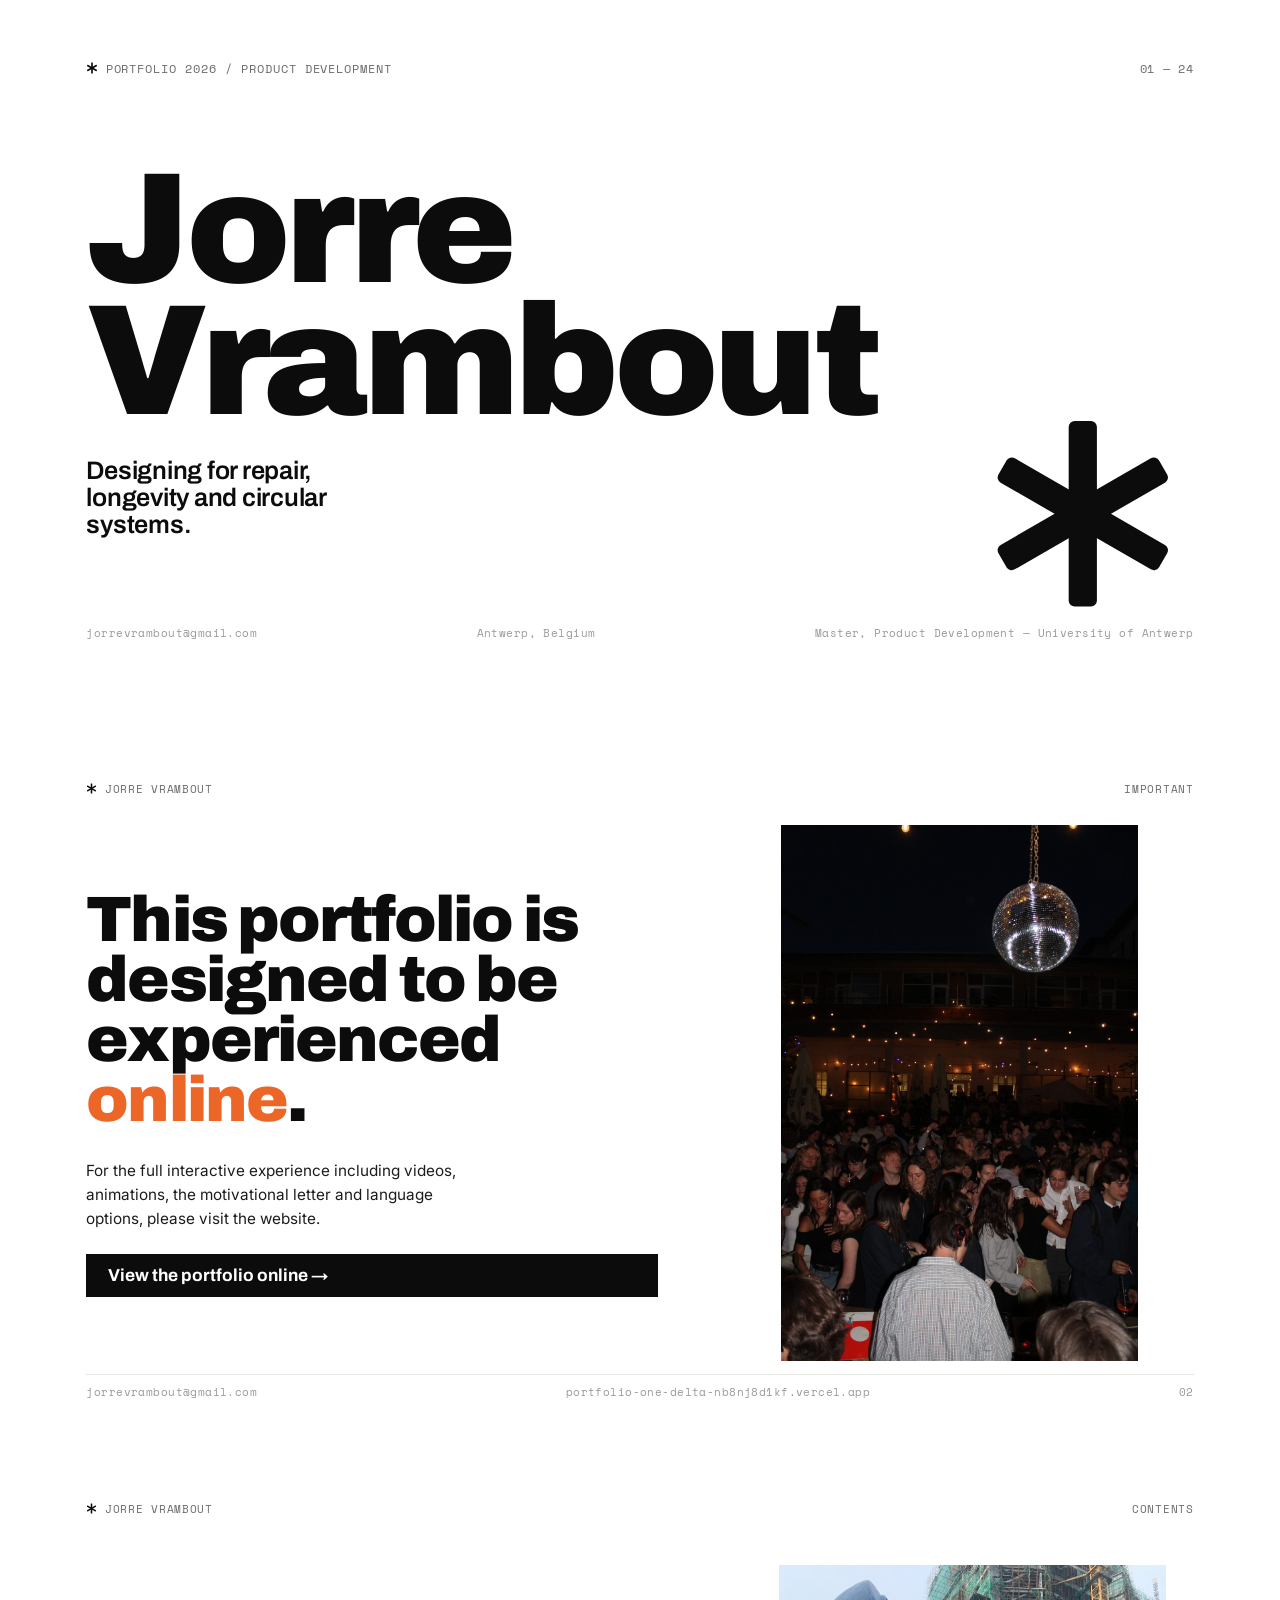
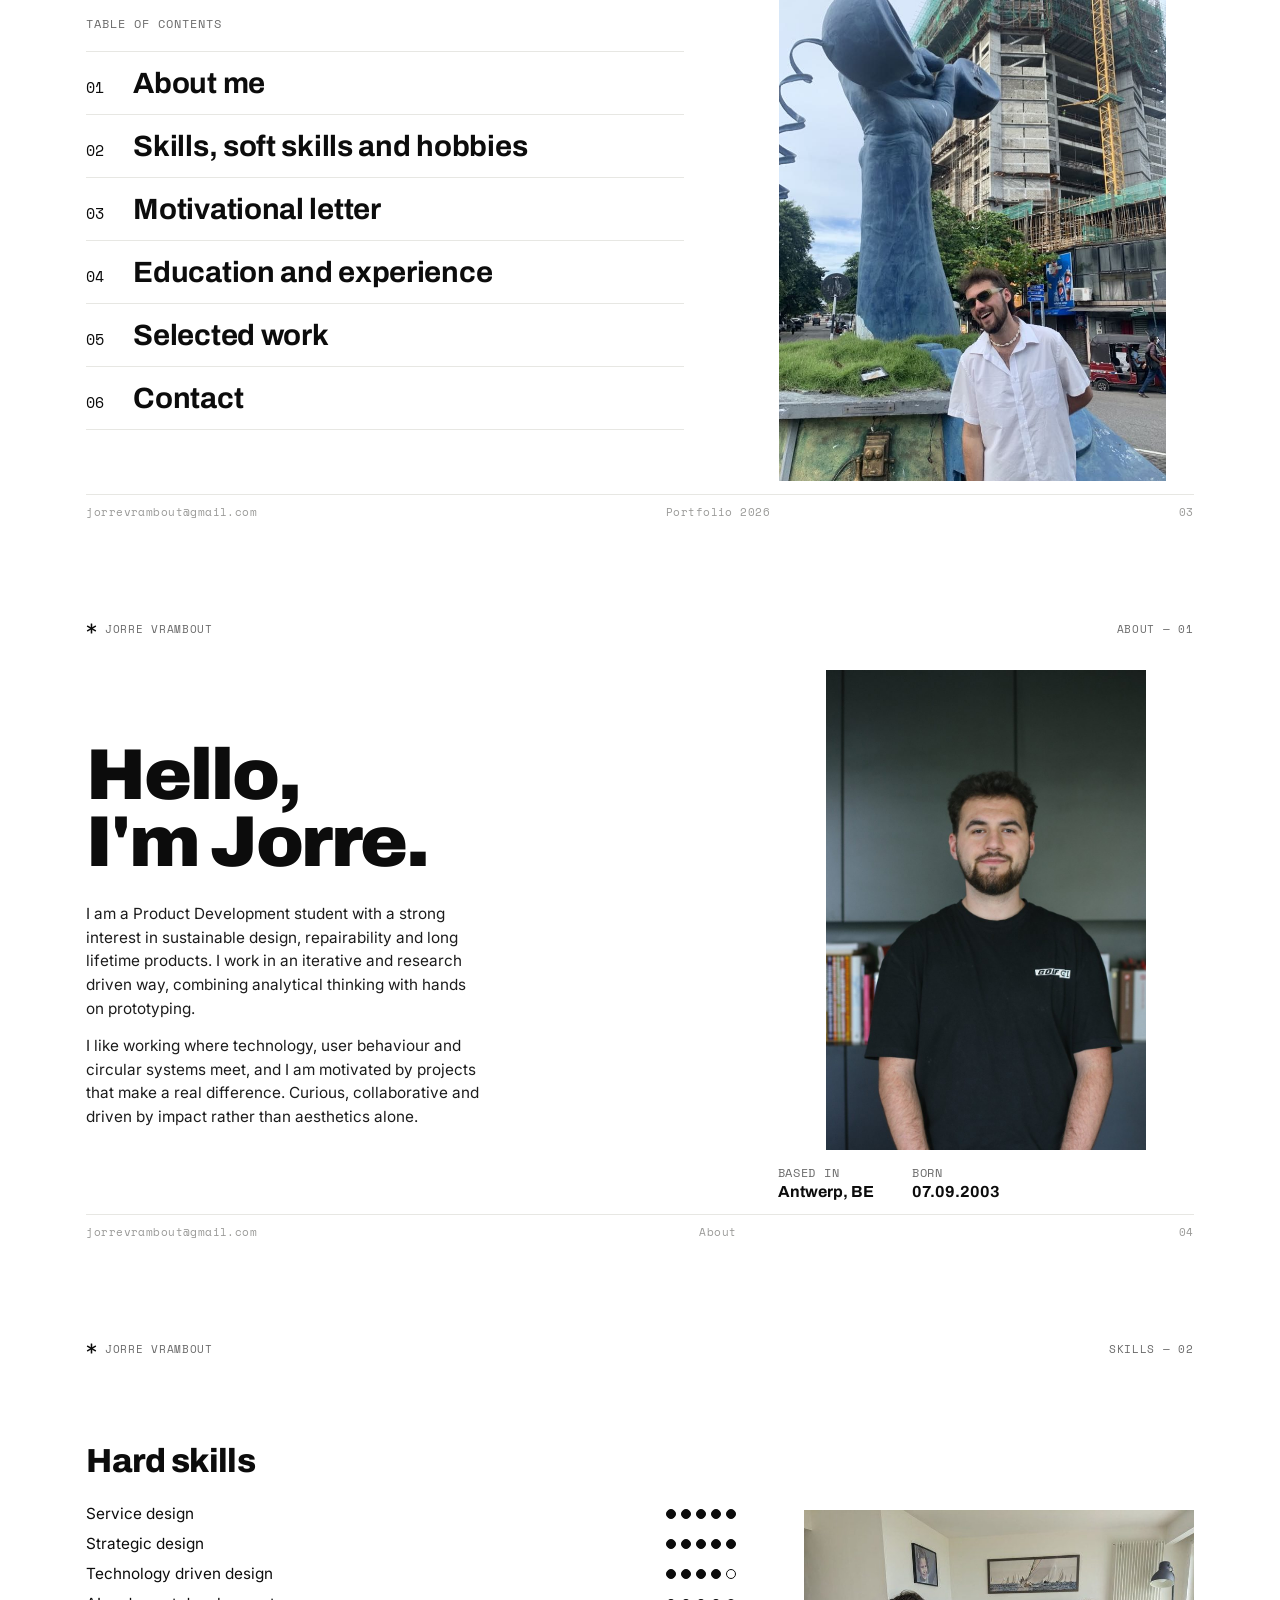
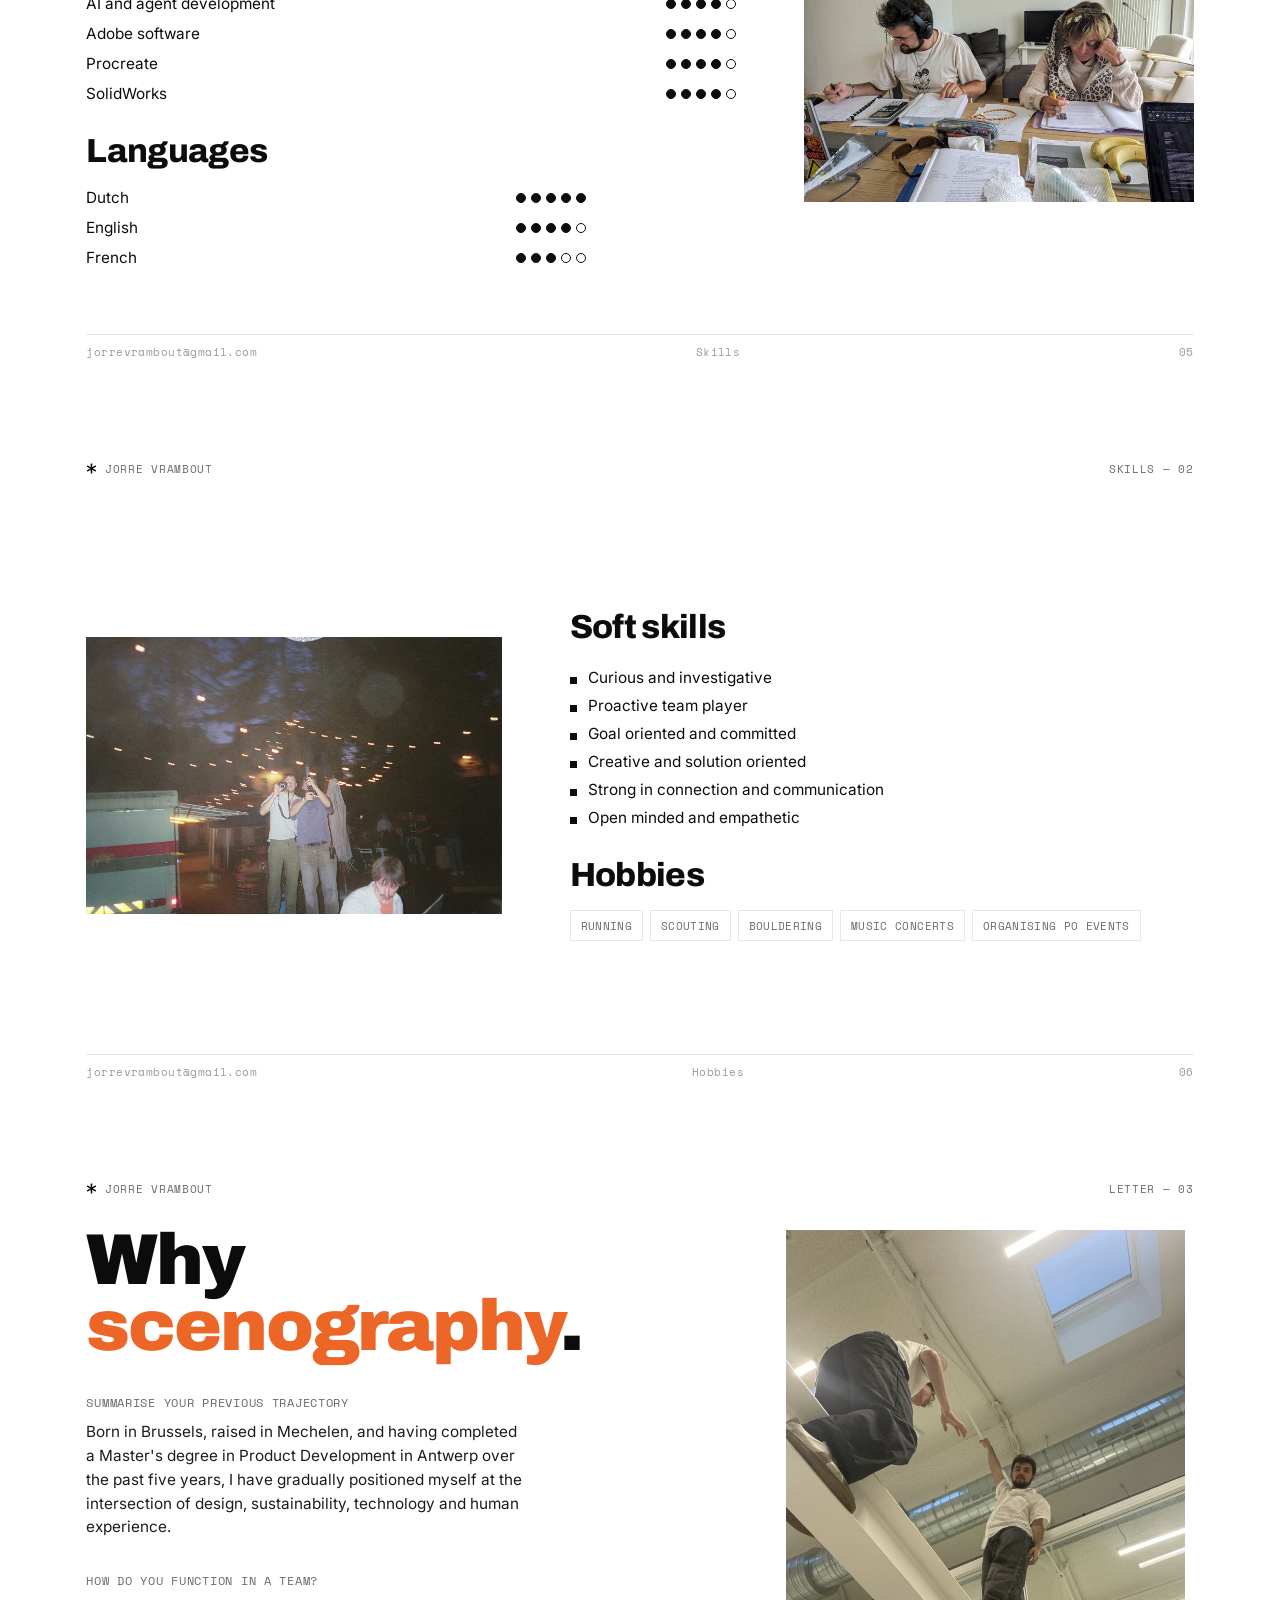
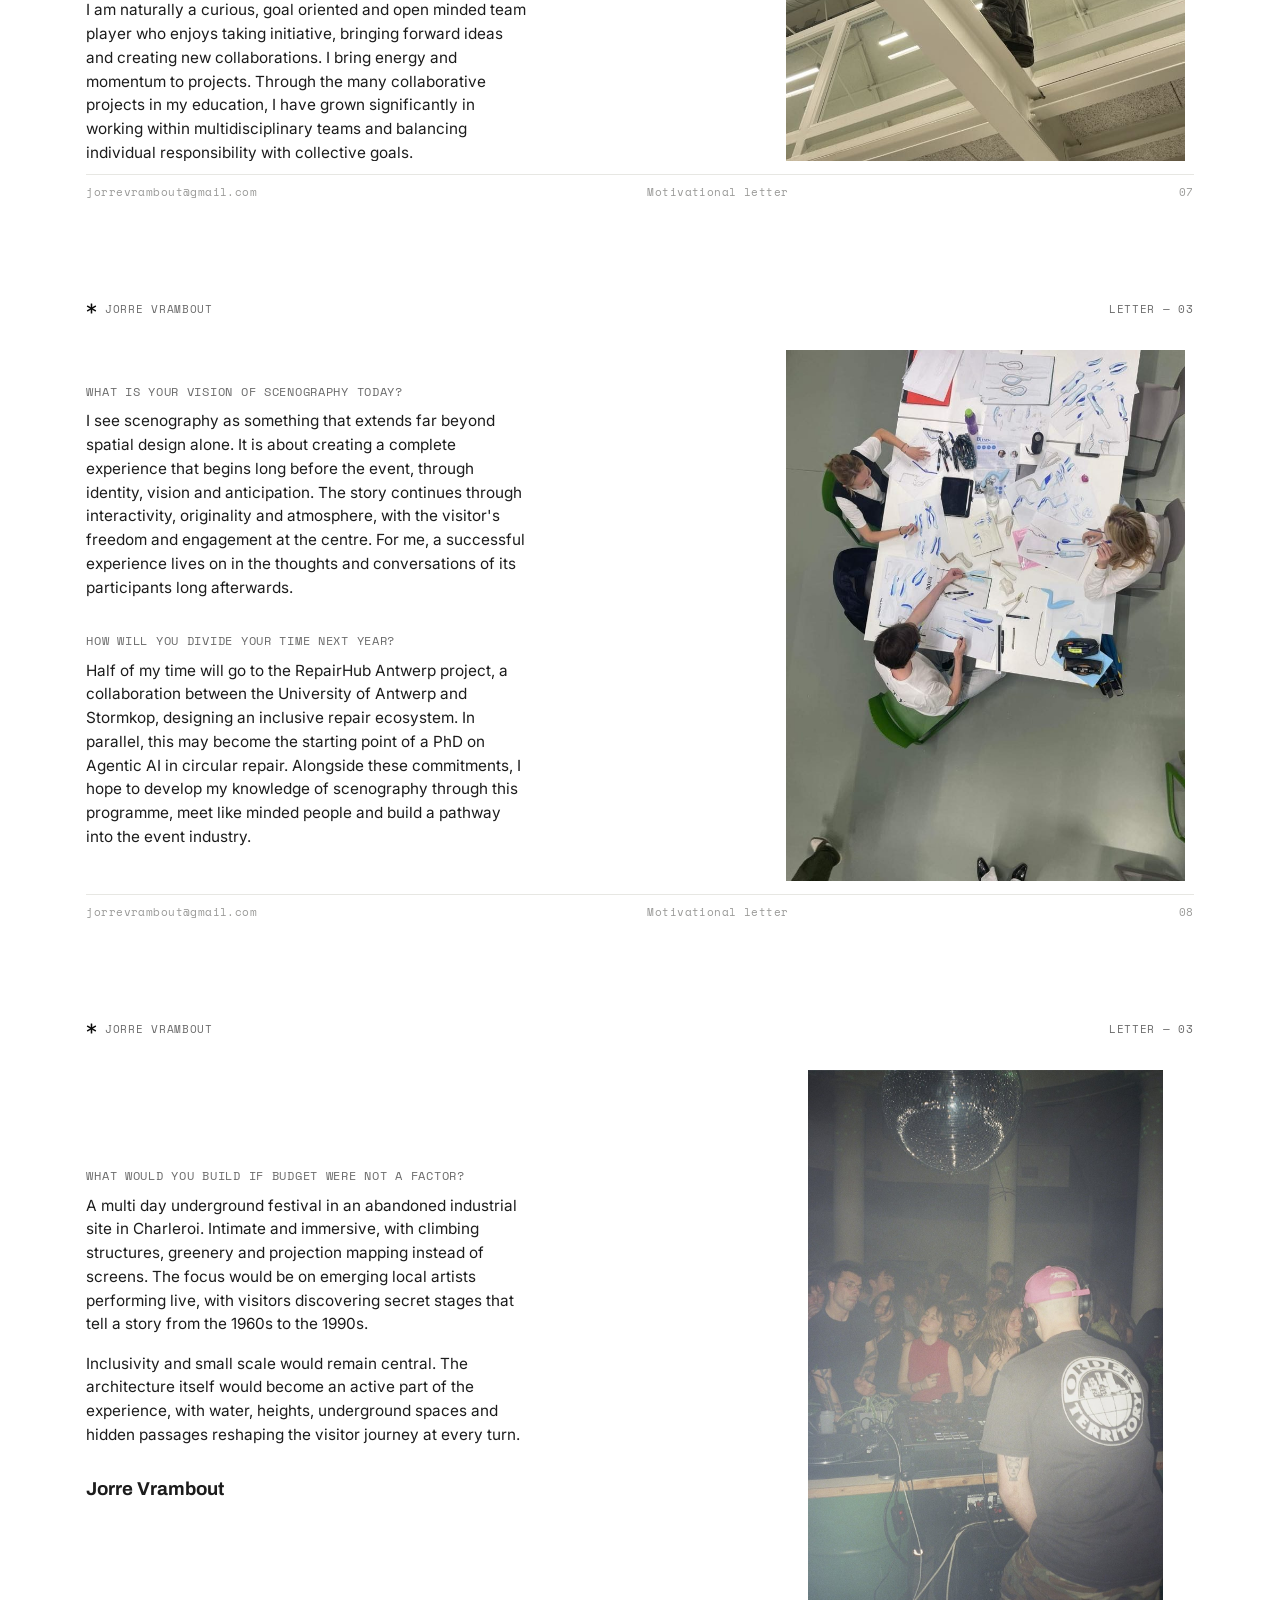
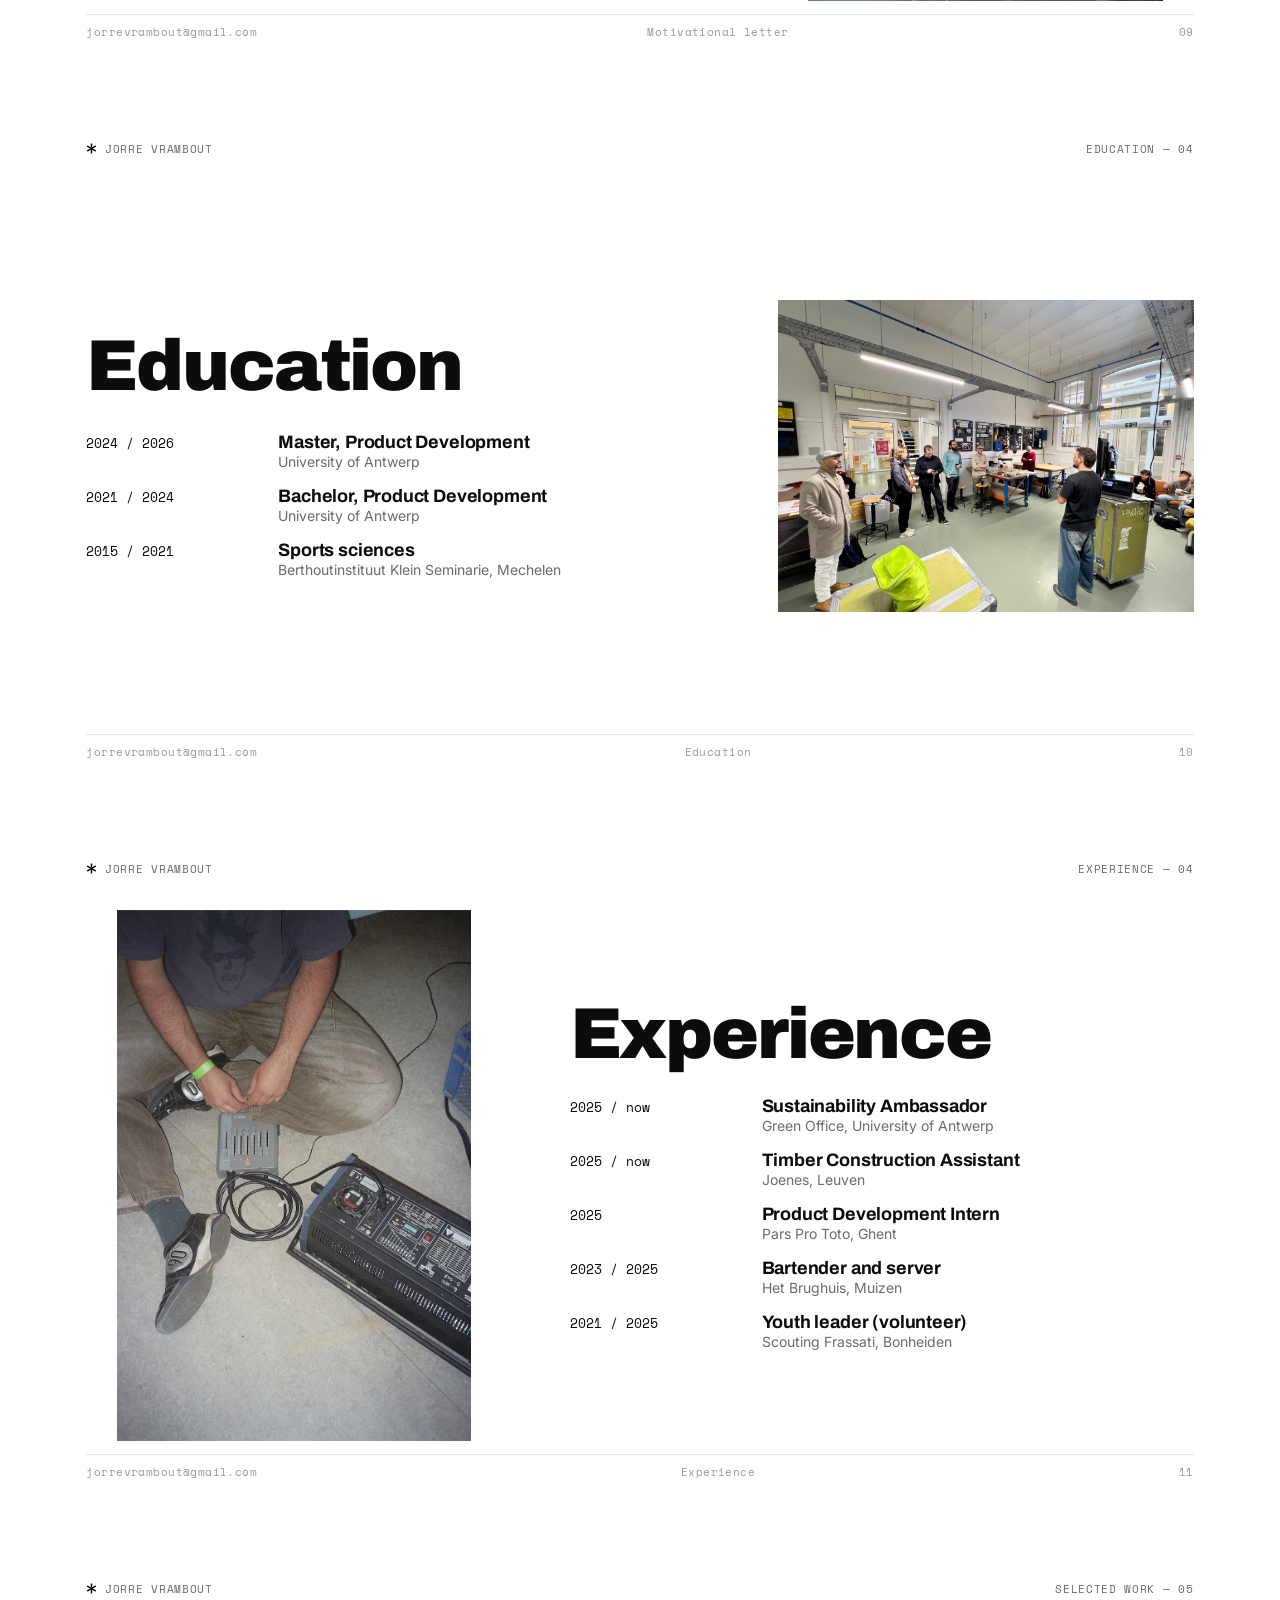
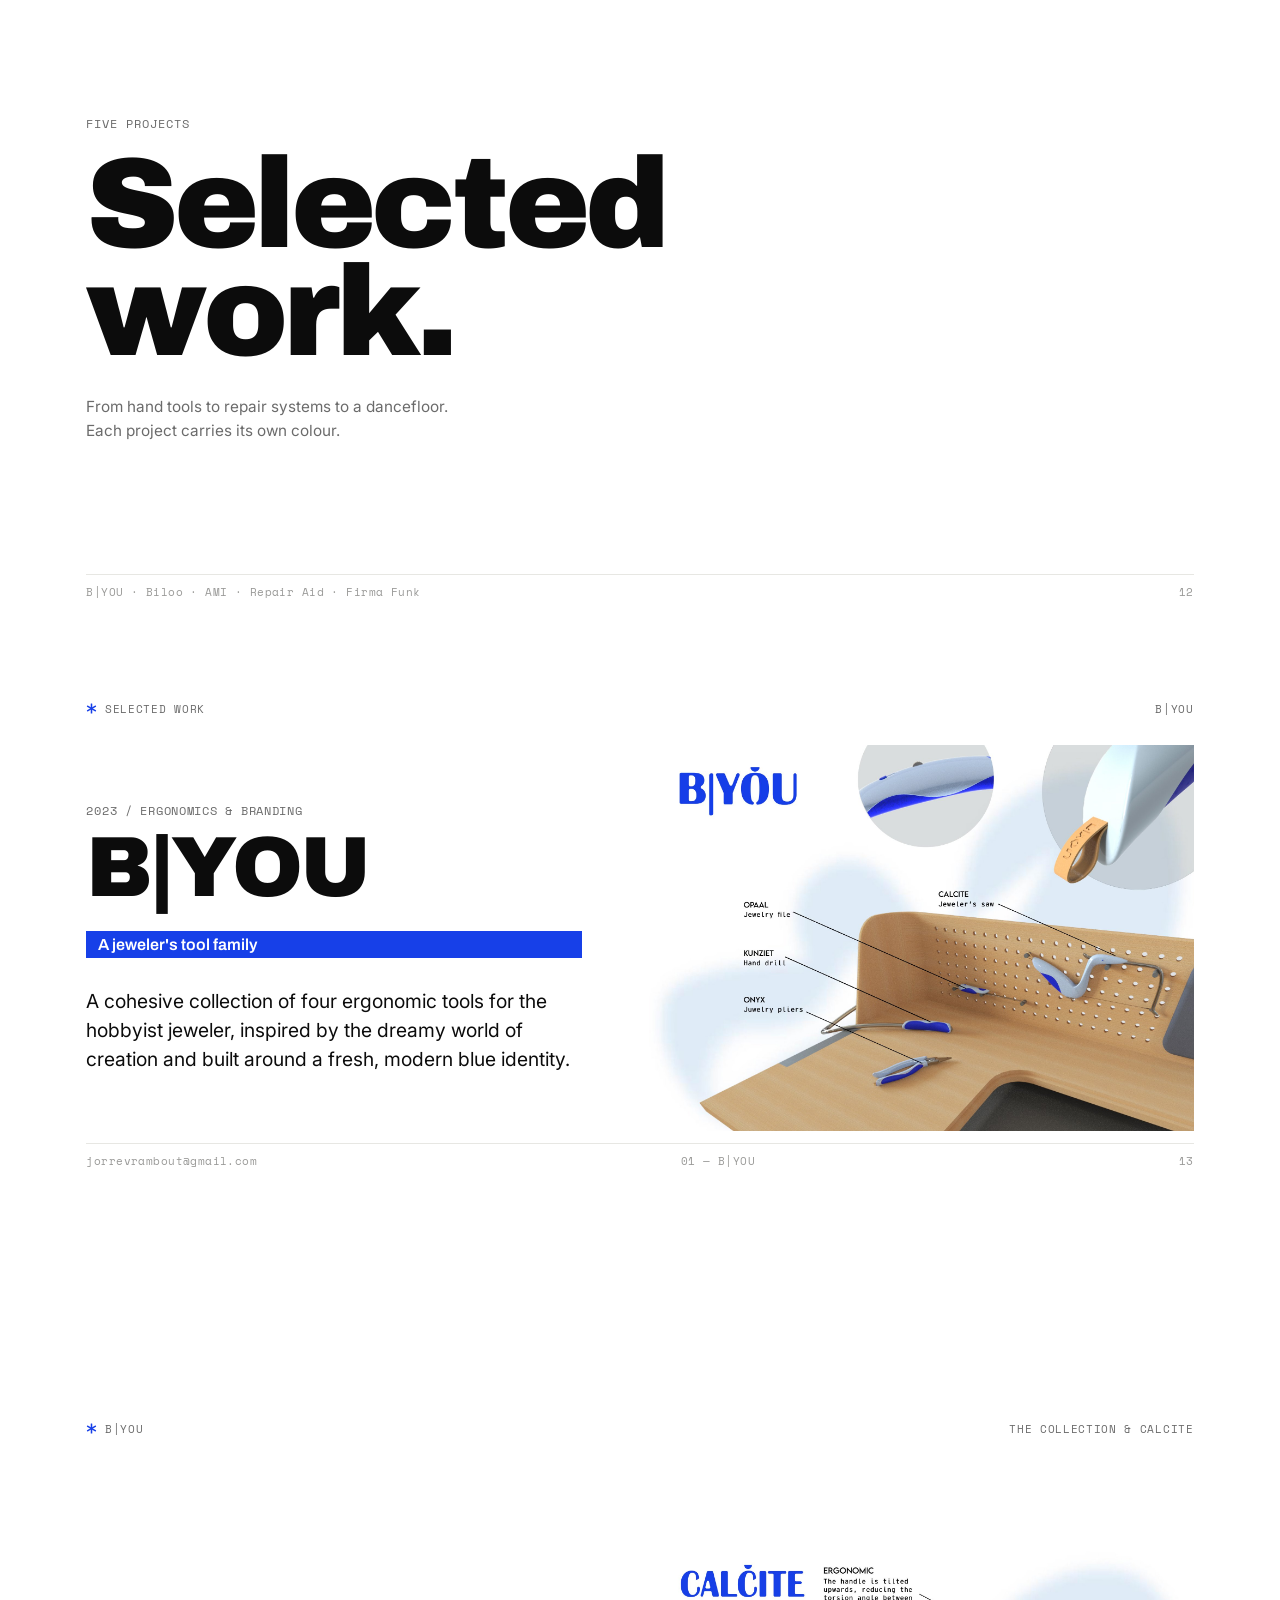
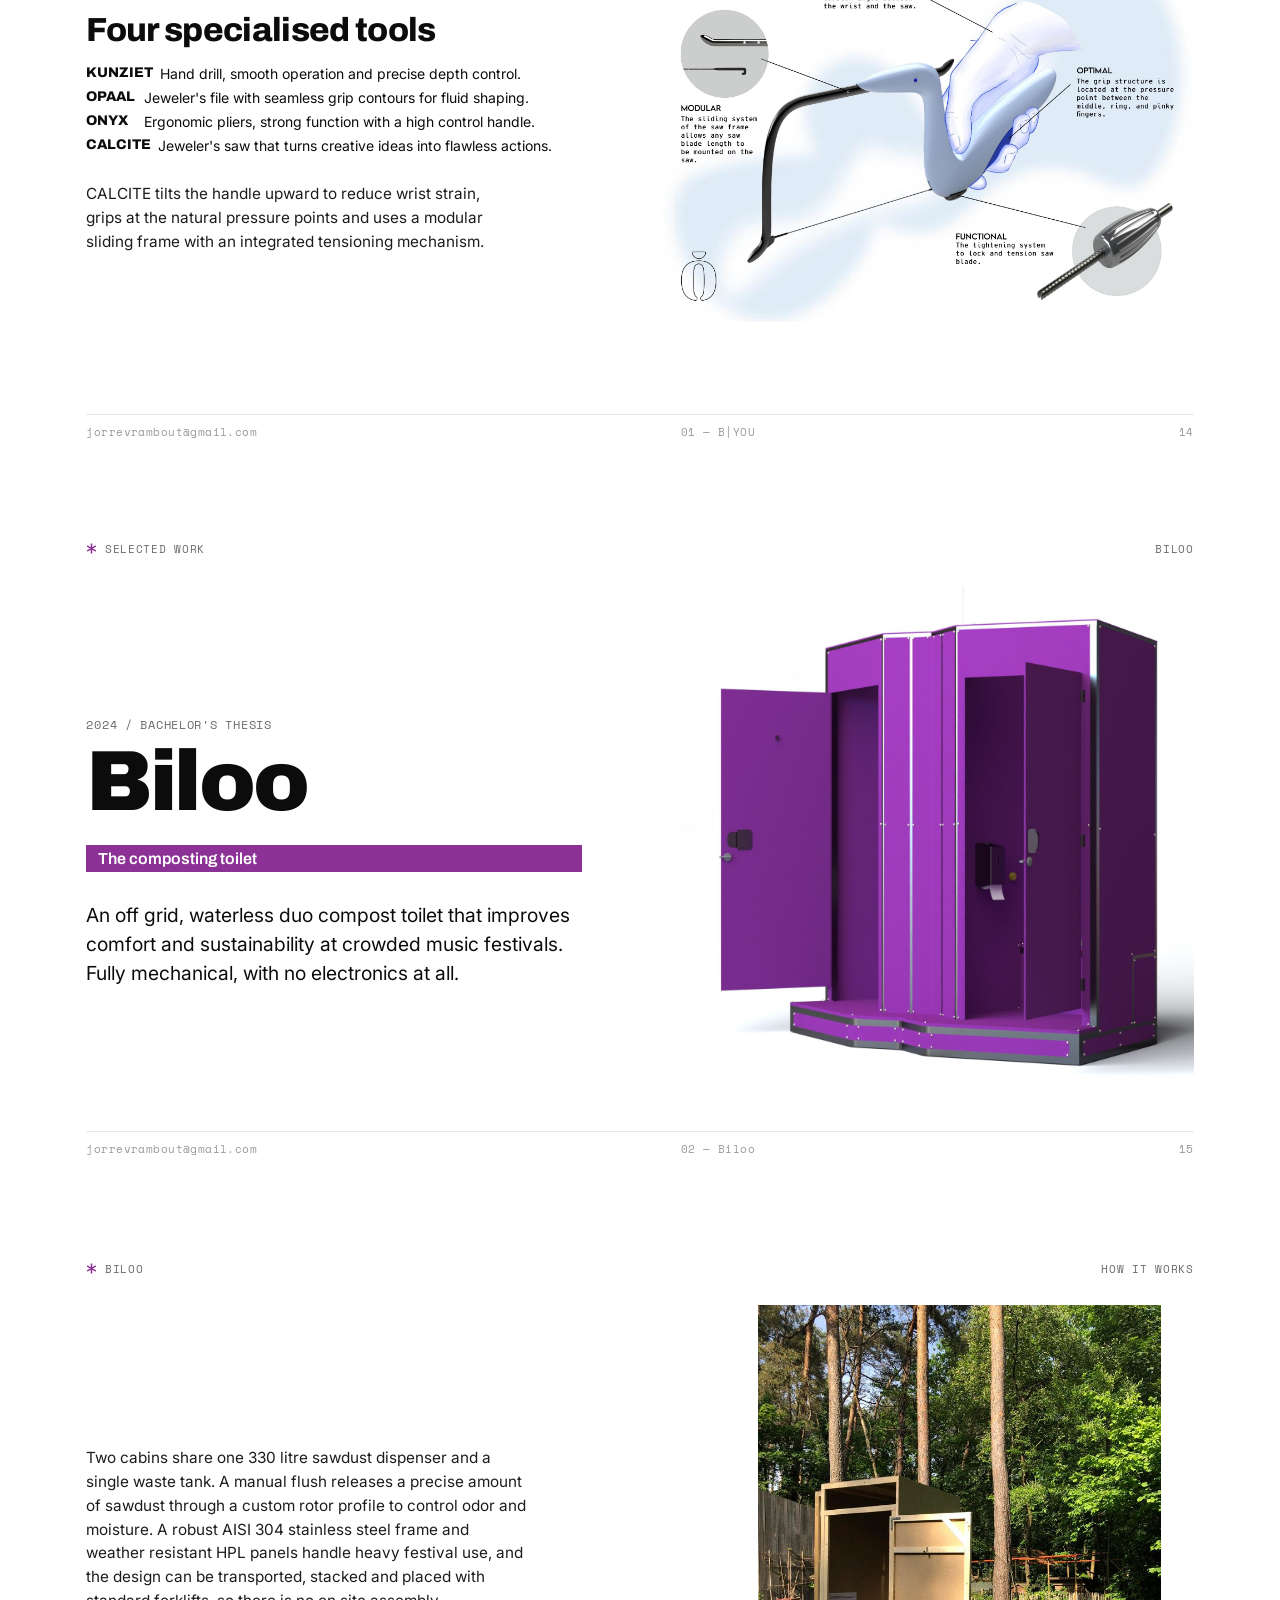
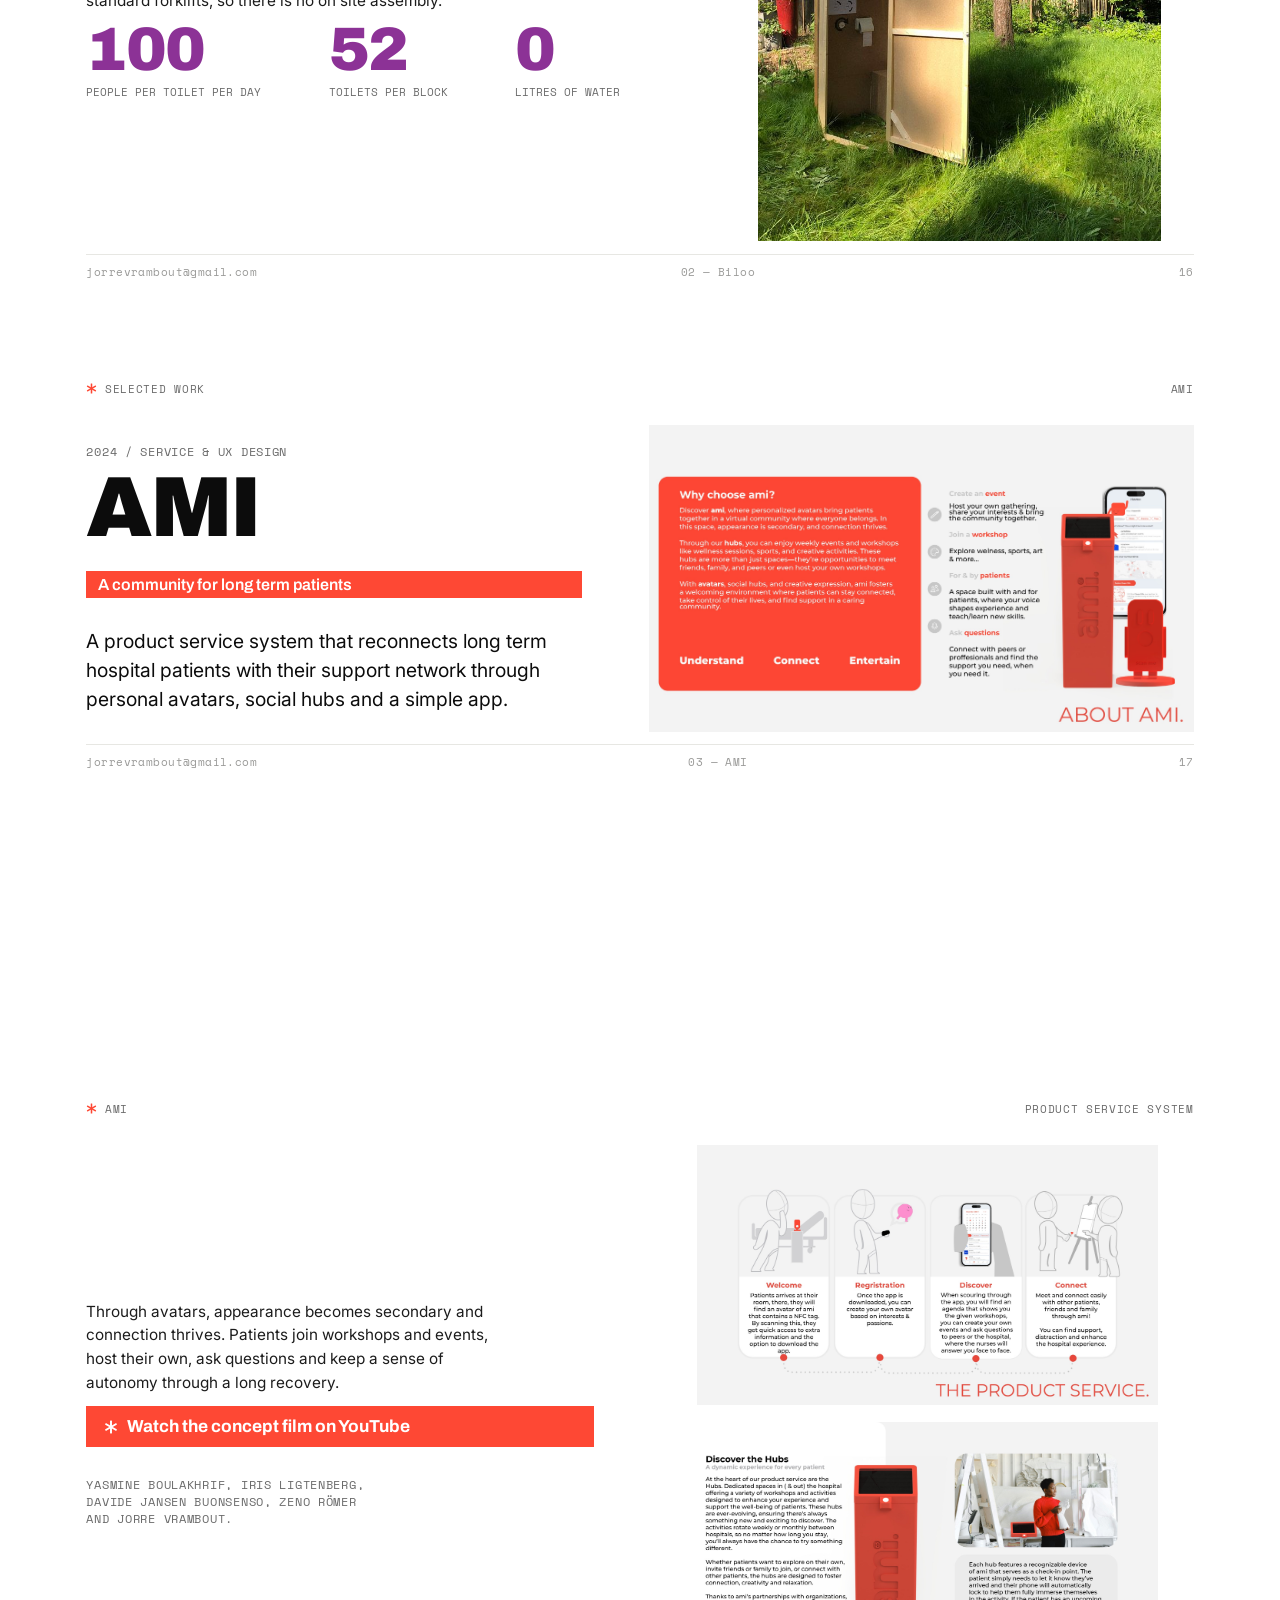
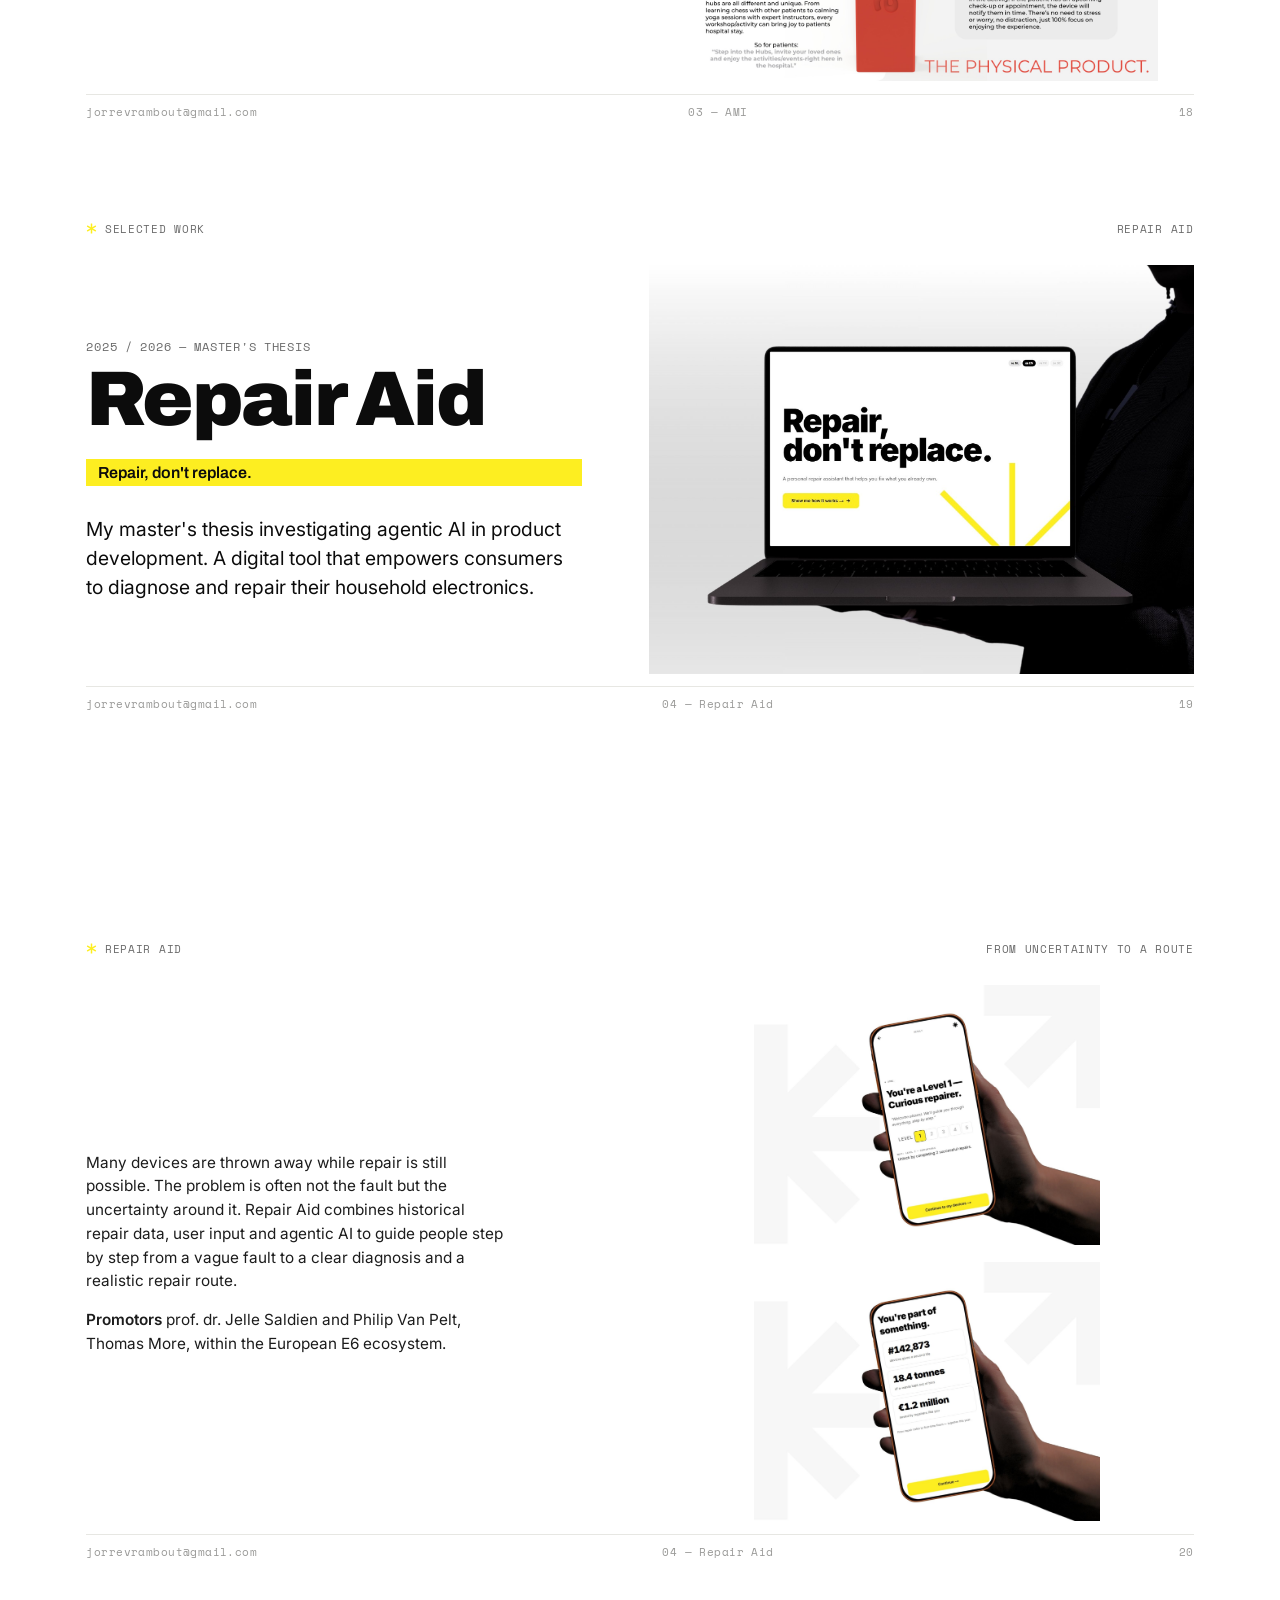
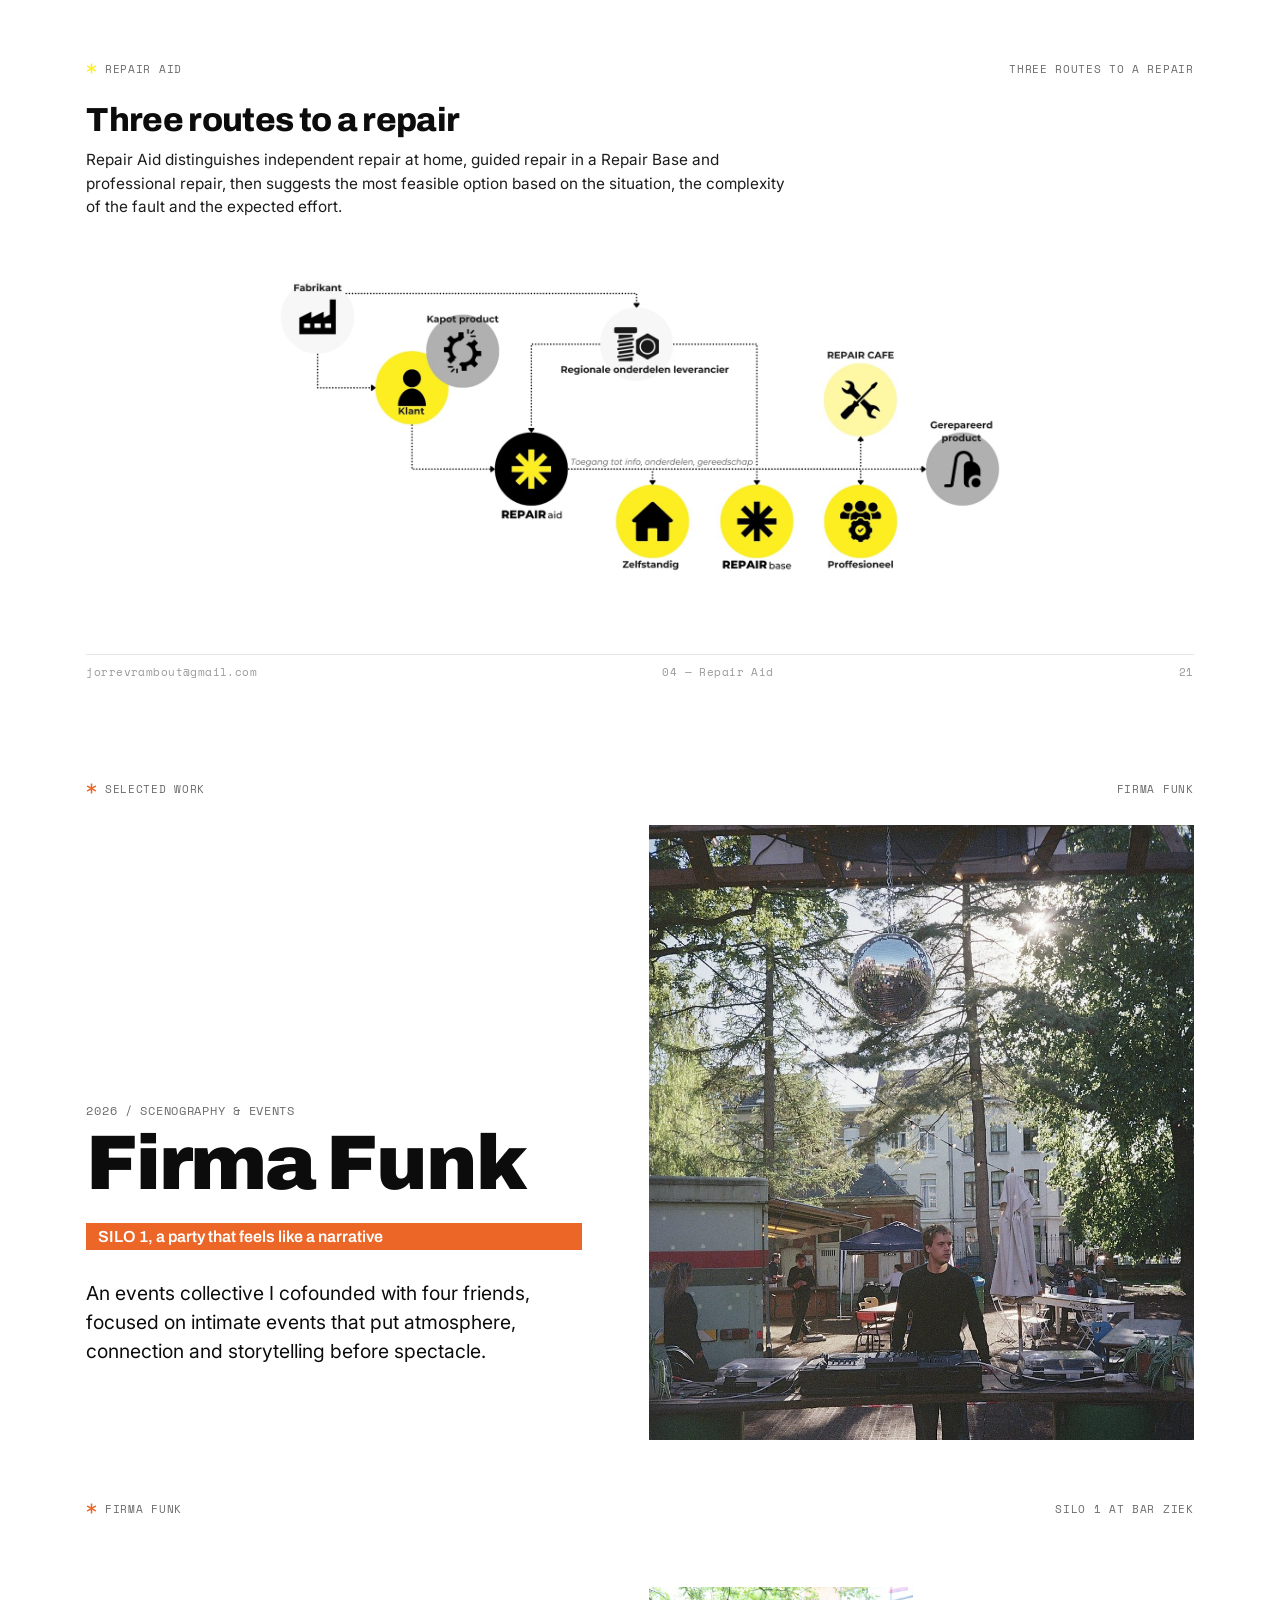
==== commit f0a7ed3f: "AMI: restore correct end report, high quality, cache-busted filenames - Re-render the original Group" ====
--- a/portfolio-pdf.html
+++ b/portfolio-pdf.html
@@ -414,7 +414,7 @@
         <p class="ptag">A community for long term patients</p>
         <p class="lead" style="margin-top:.3in">A product service system that reconnects long term hospital patients with their support network through personal avatars, social hubs and a simple app.</p>
       </div>
-      <figure class="col" style="flex:1.1"><img src="assets/img/ami_p03.jpg" alt="AMI report" /></figure>
+      <figure class="col" style="flex:1.1"><img src="assets/img/ami_rep03.jpg" alt="AMI report" /></figure>
     </div>
     <div class="ftr"><span>jorrevrambout@gmail.com</span><span>03 — AMI</span><span>17</span></div>
   </div>
@@ -431,8 +431,8 @@
         <p class="kicker" style="margin-top:.3in;max-width:40ch">Yasmine Boulakhrif, Iris Ligtenberg, Davide Jansen Buonsenso, Zeno Römer and Jorre Vrambout.</p>
       </div>
       <div class="col" style="flex:1.05;gap:.18in">
-        <figure style="flex:1"><img src="assets/img/ami_p05.jpg" alt="AMI report page" /></figure>
-        <figure style="flex:1"><img src="assets/img/ami_p08.jpg" alt="AMI report page" /></figure>
+        <figure style="flex:1"><img src="assets/img/ami_rep05.jpg" alt="AMI report page" /></figure>
+        <figure style="flex:1"><img src="assets/img/ami_rep08.jpg" alt="AMI report page" /></figure>
       </div>
     </div>
     <div class="ftr"><span>jorrevrambout@gmail.com</span><span>03 — AMI</span><span>18</span></div>
